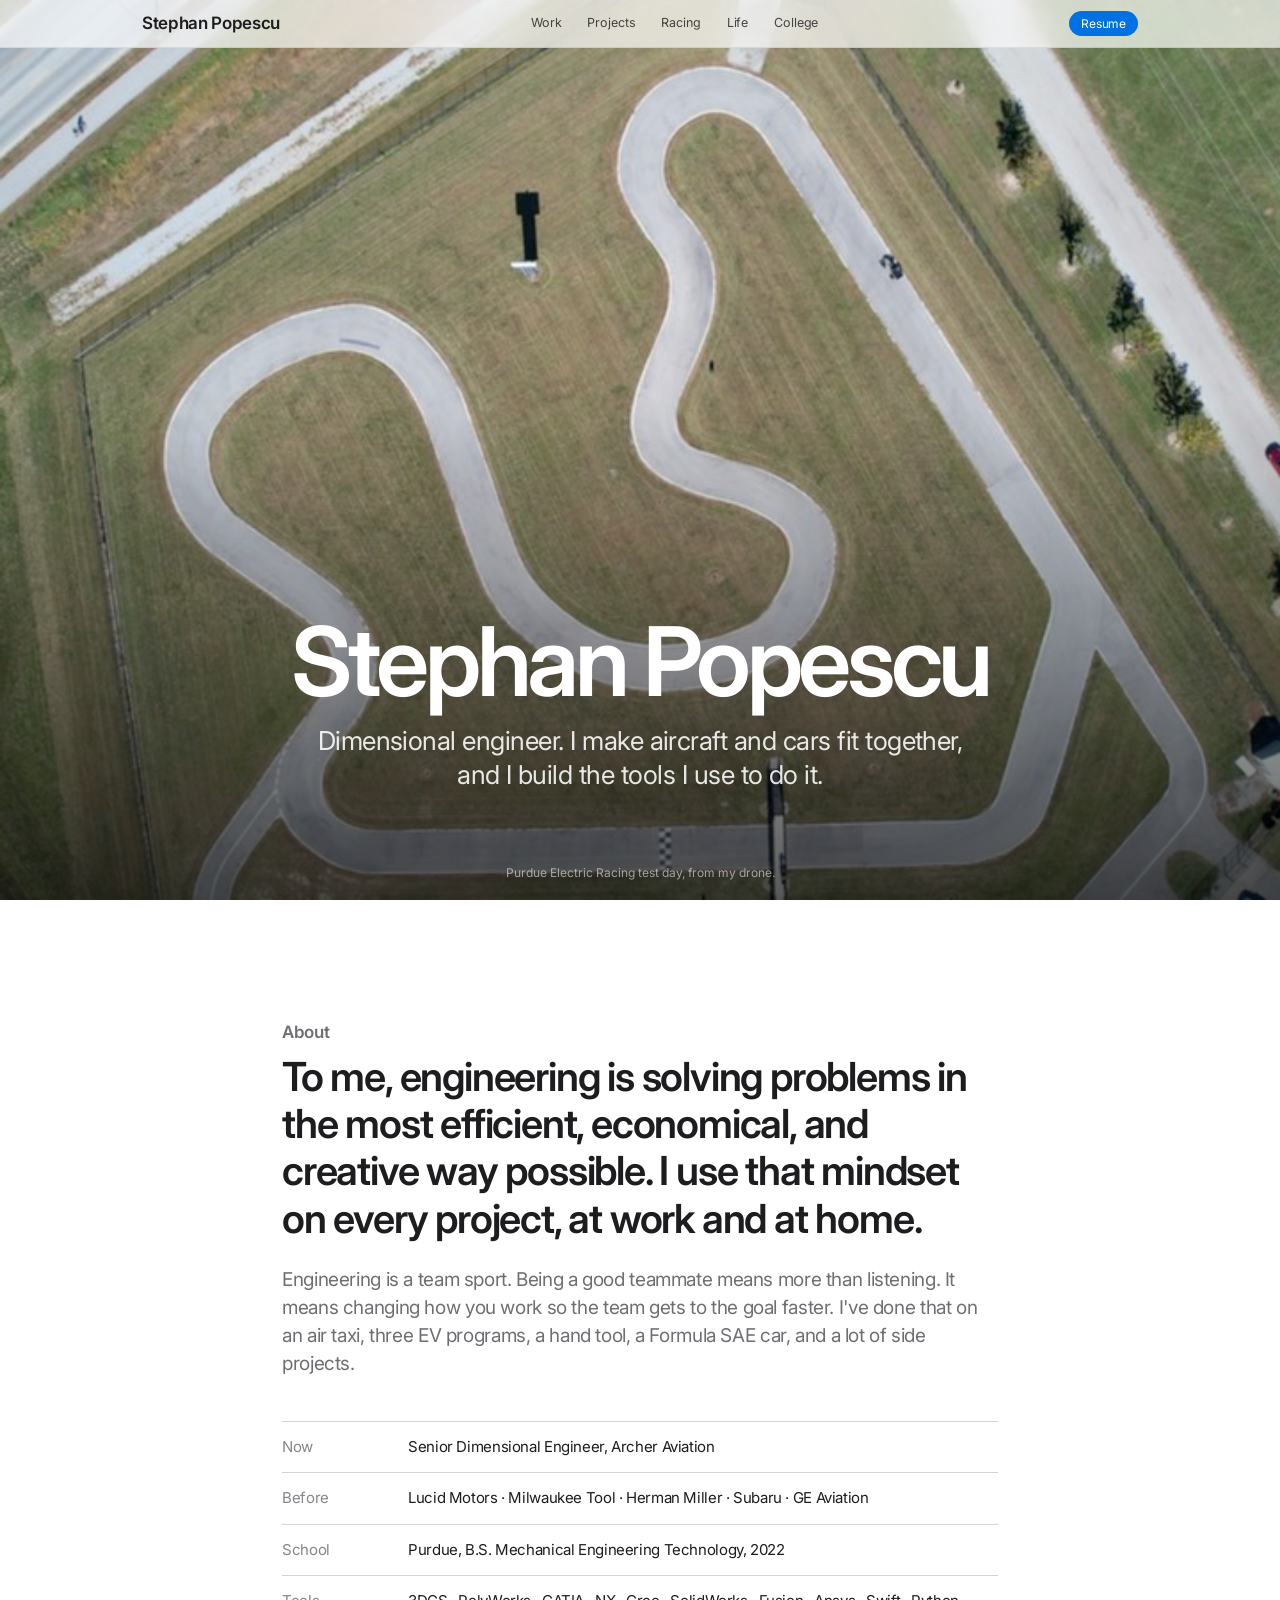
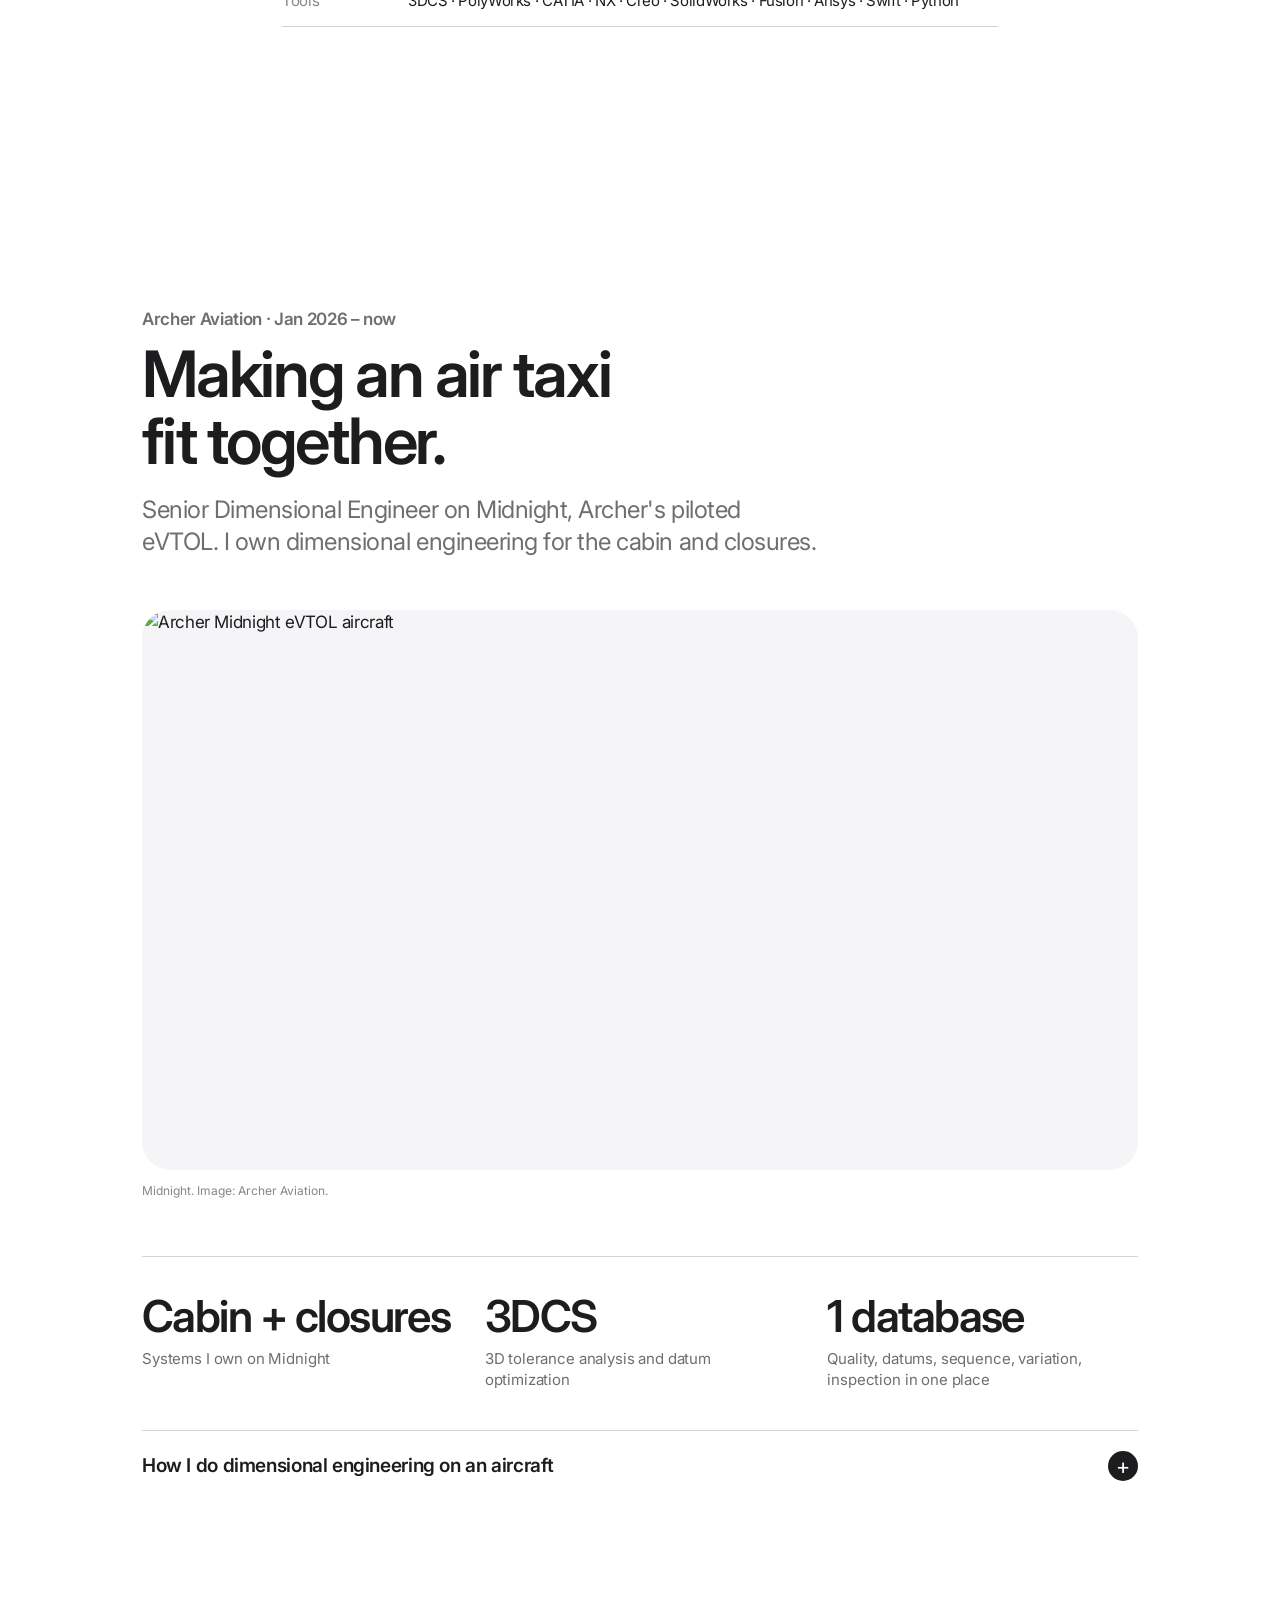
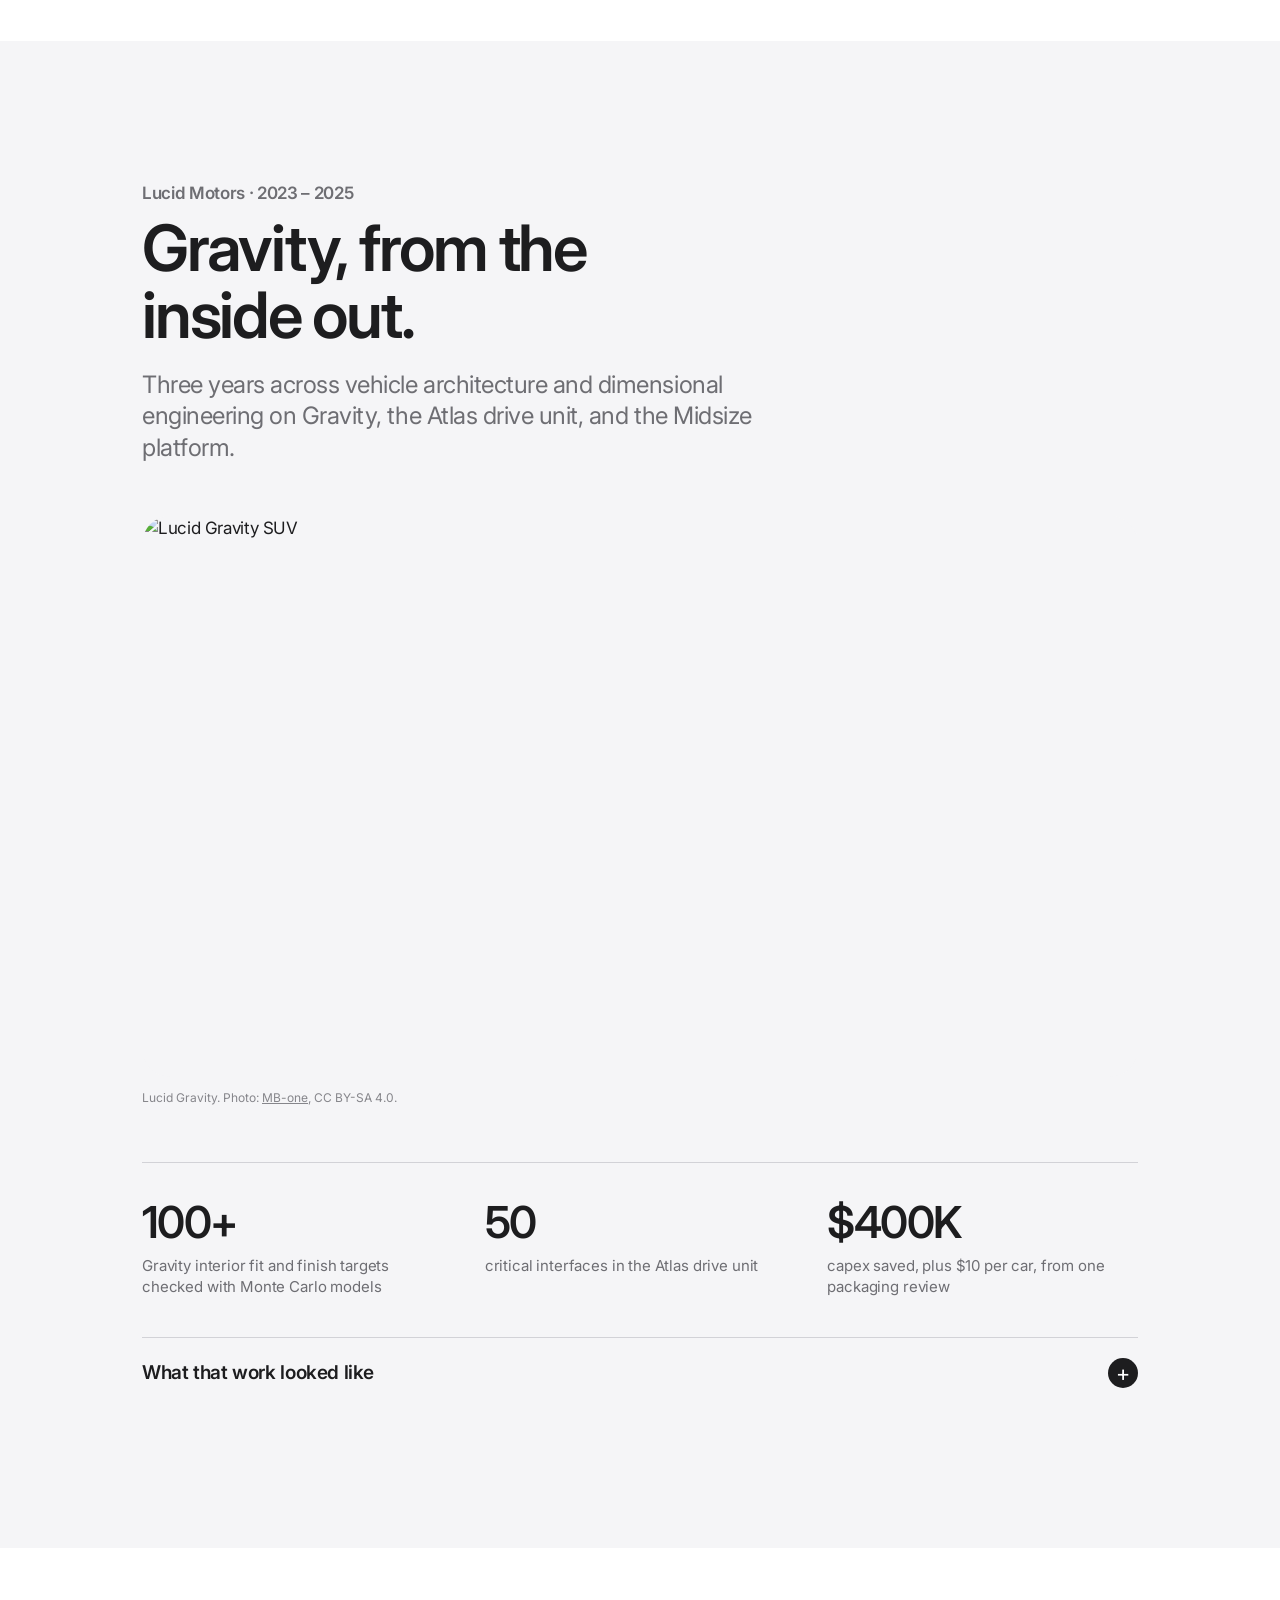
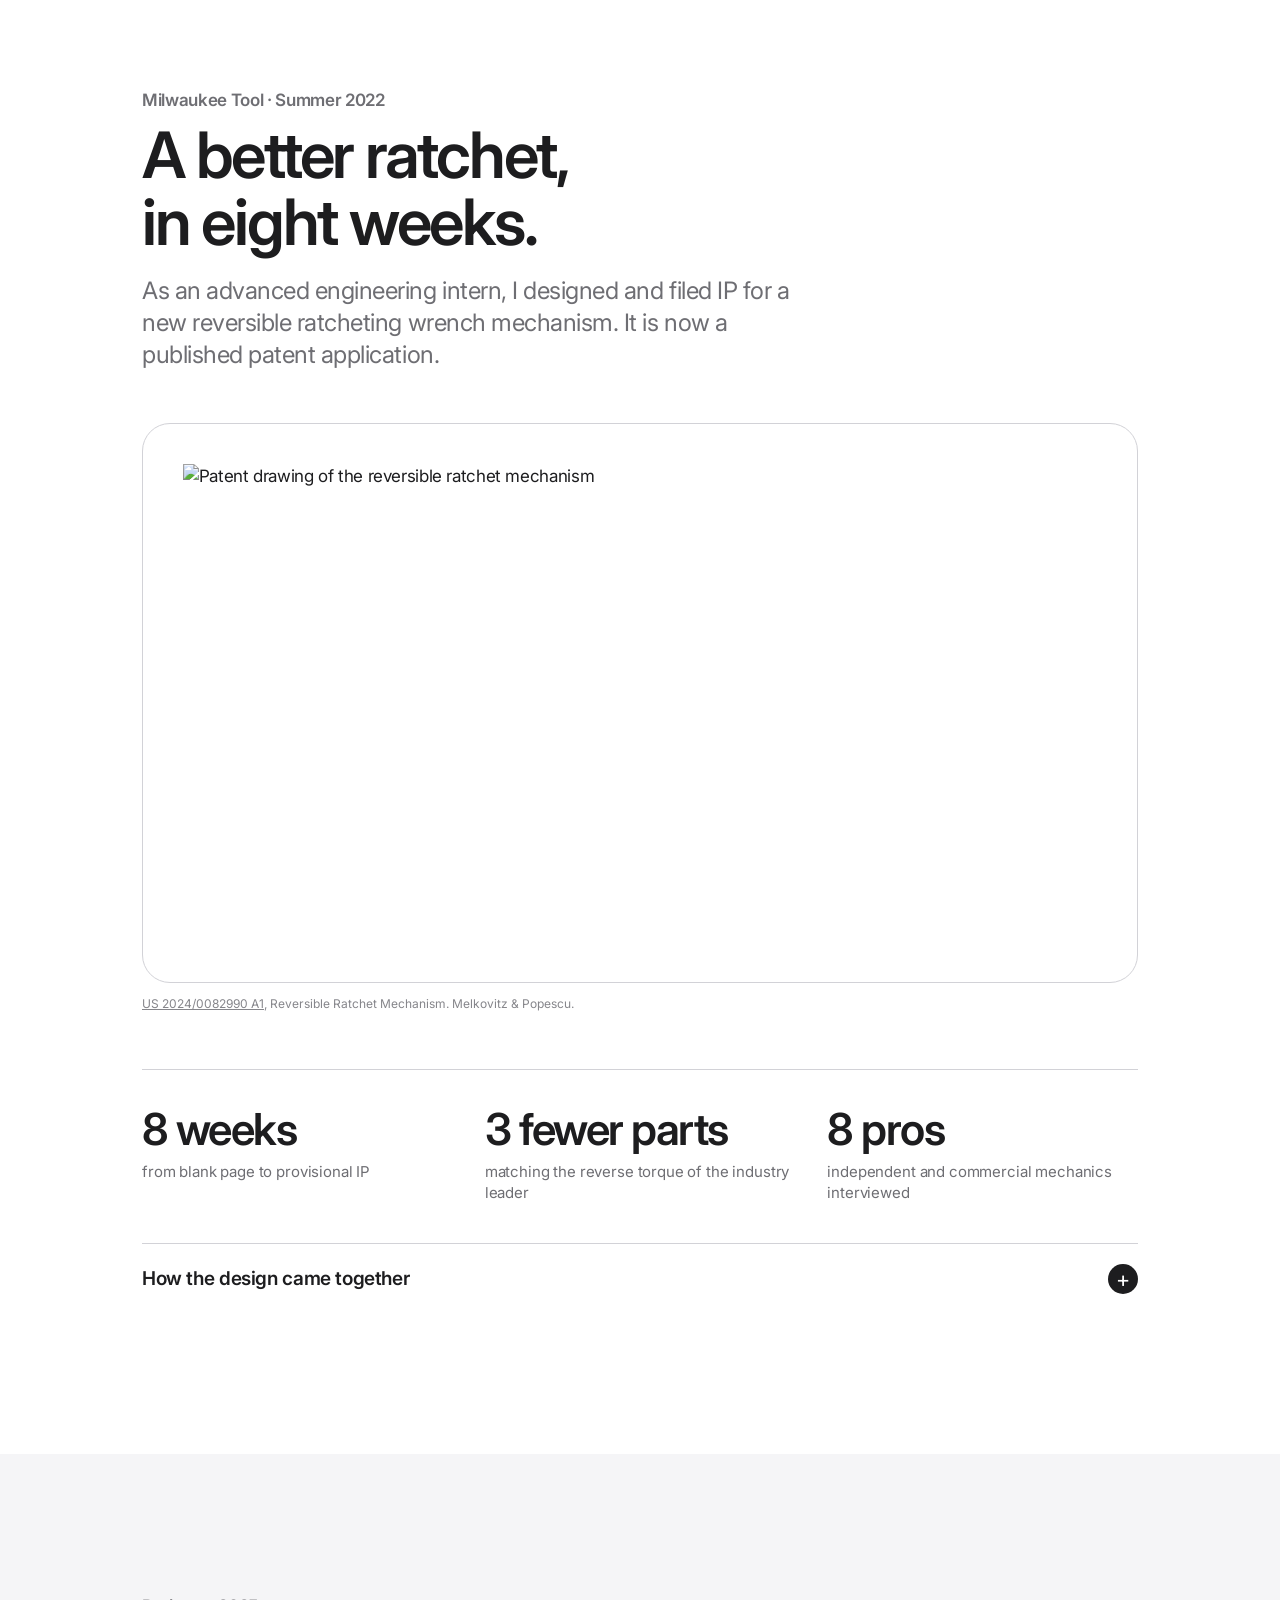
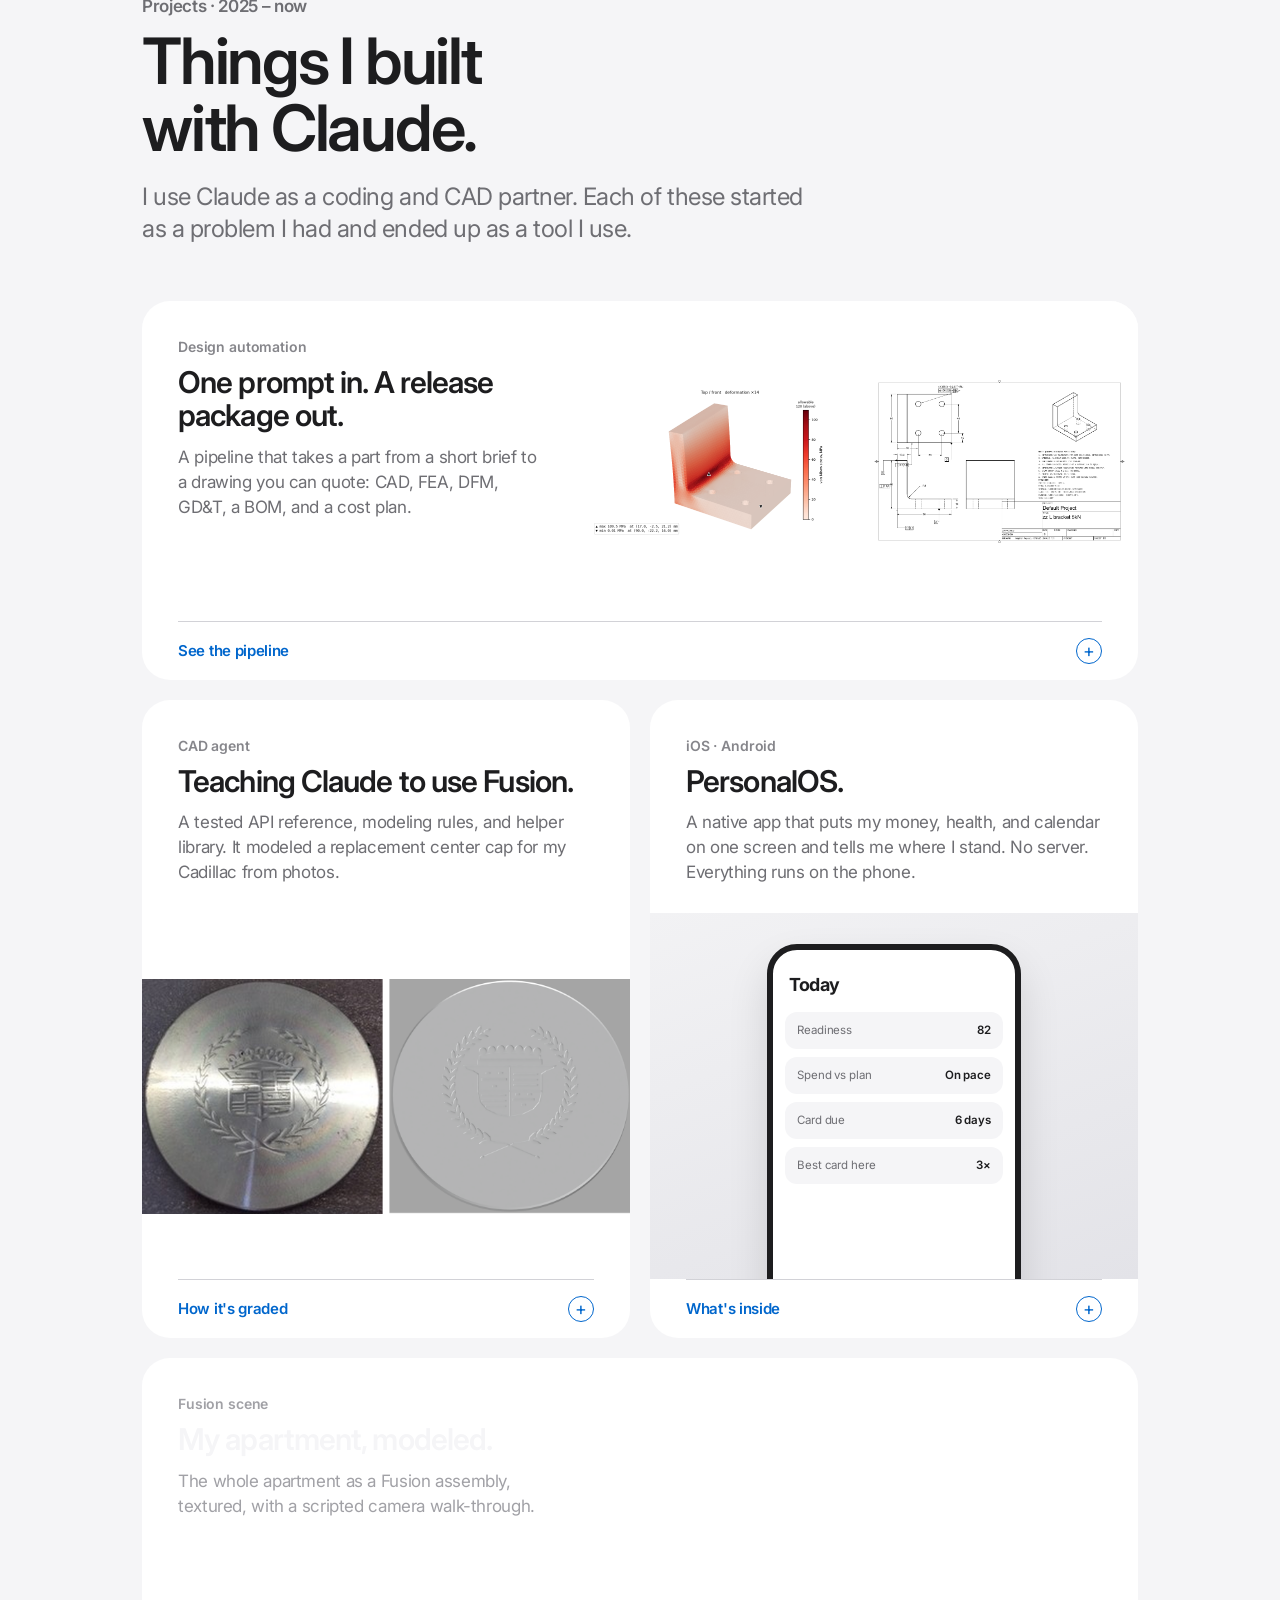
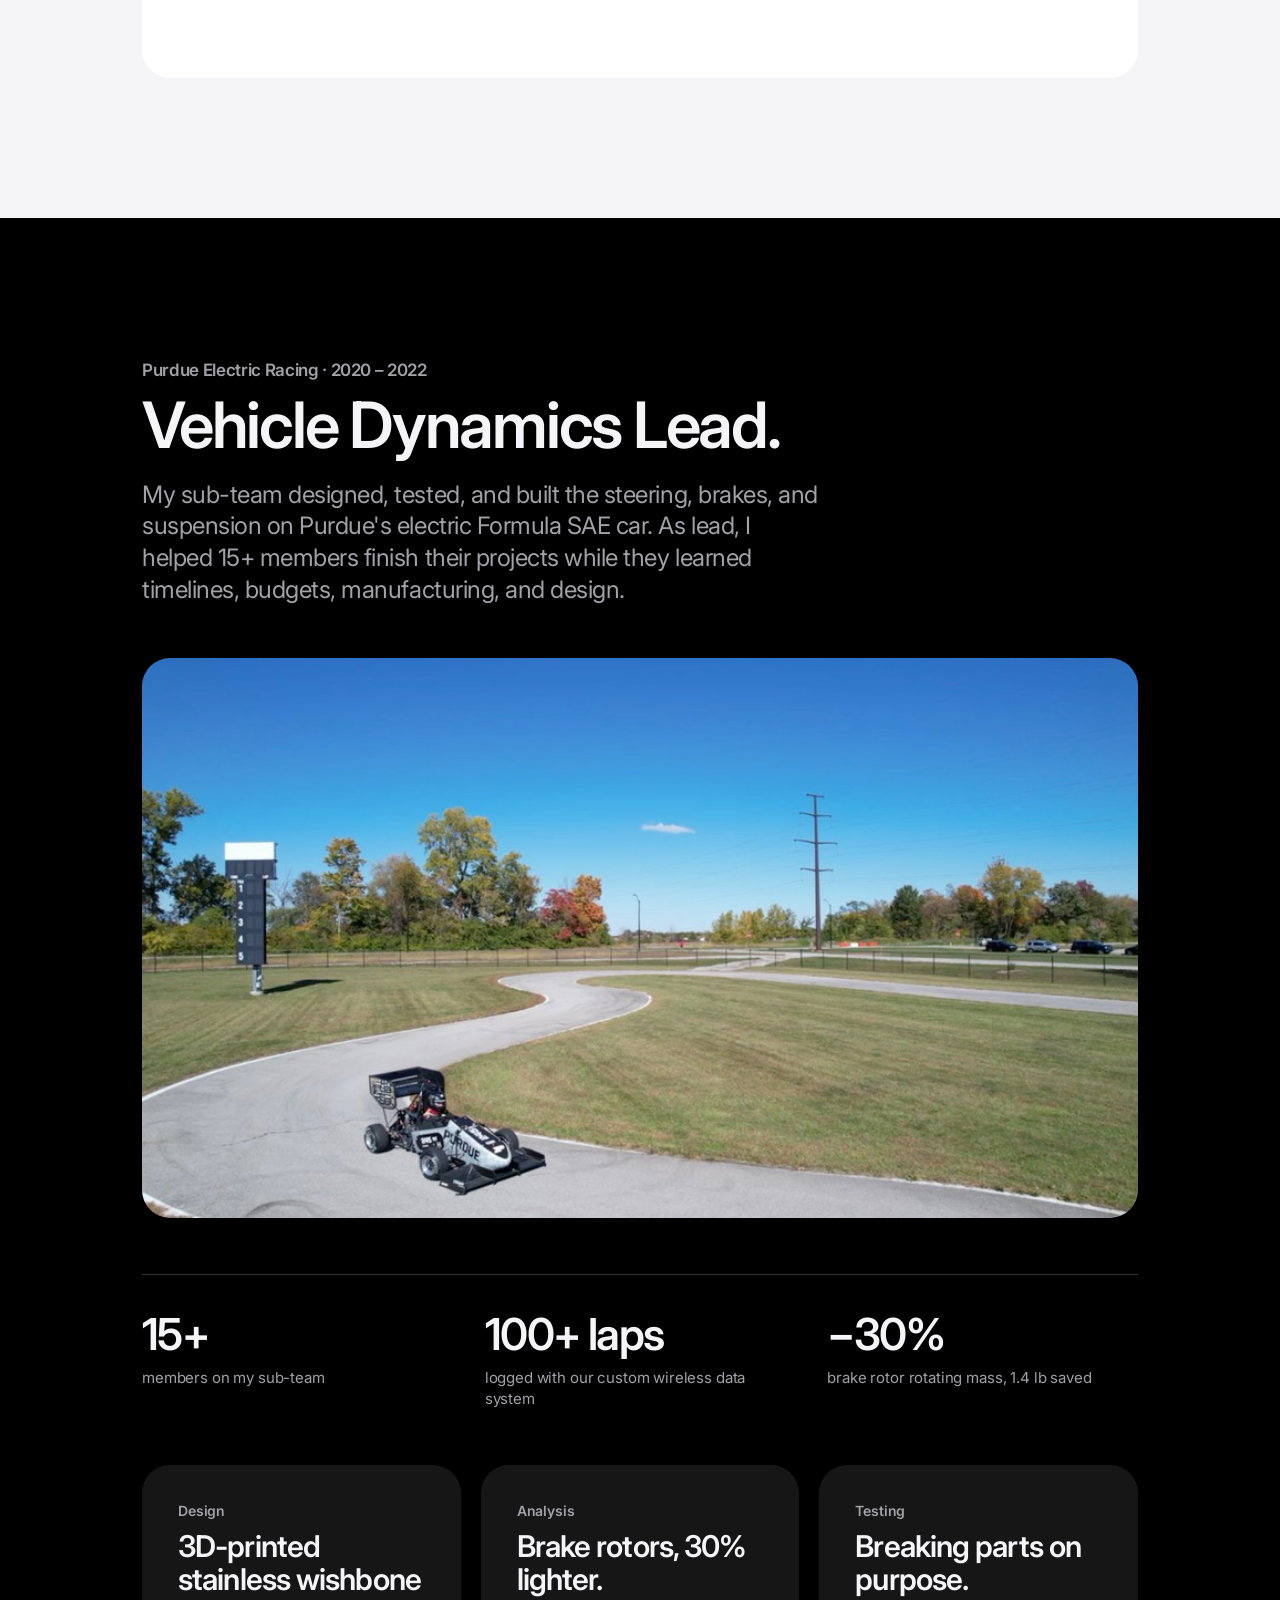
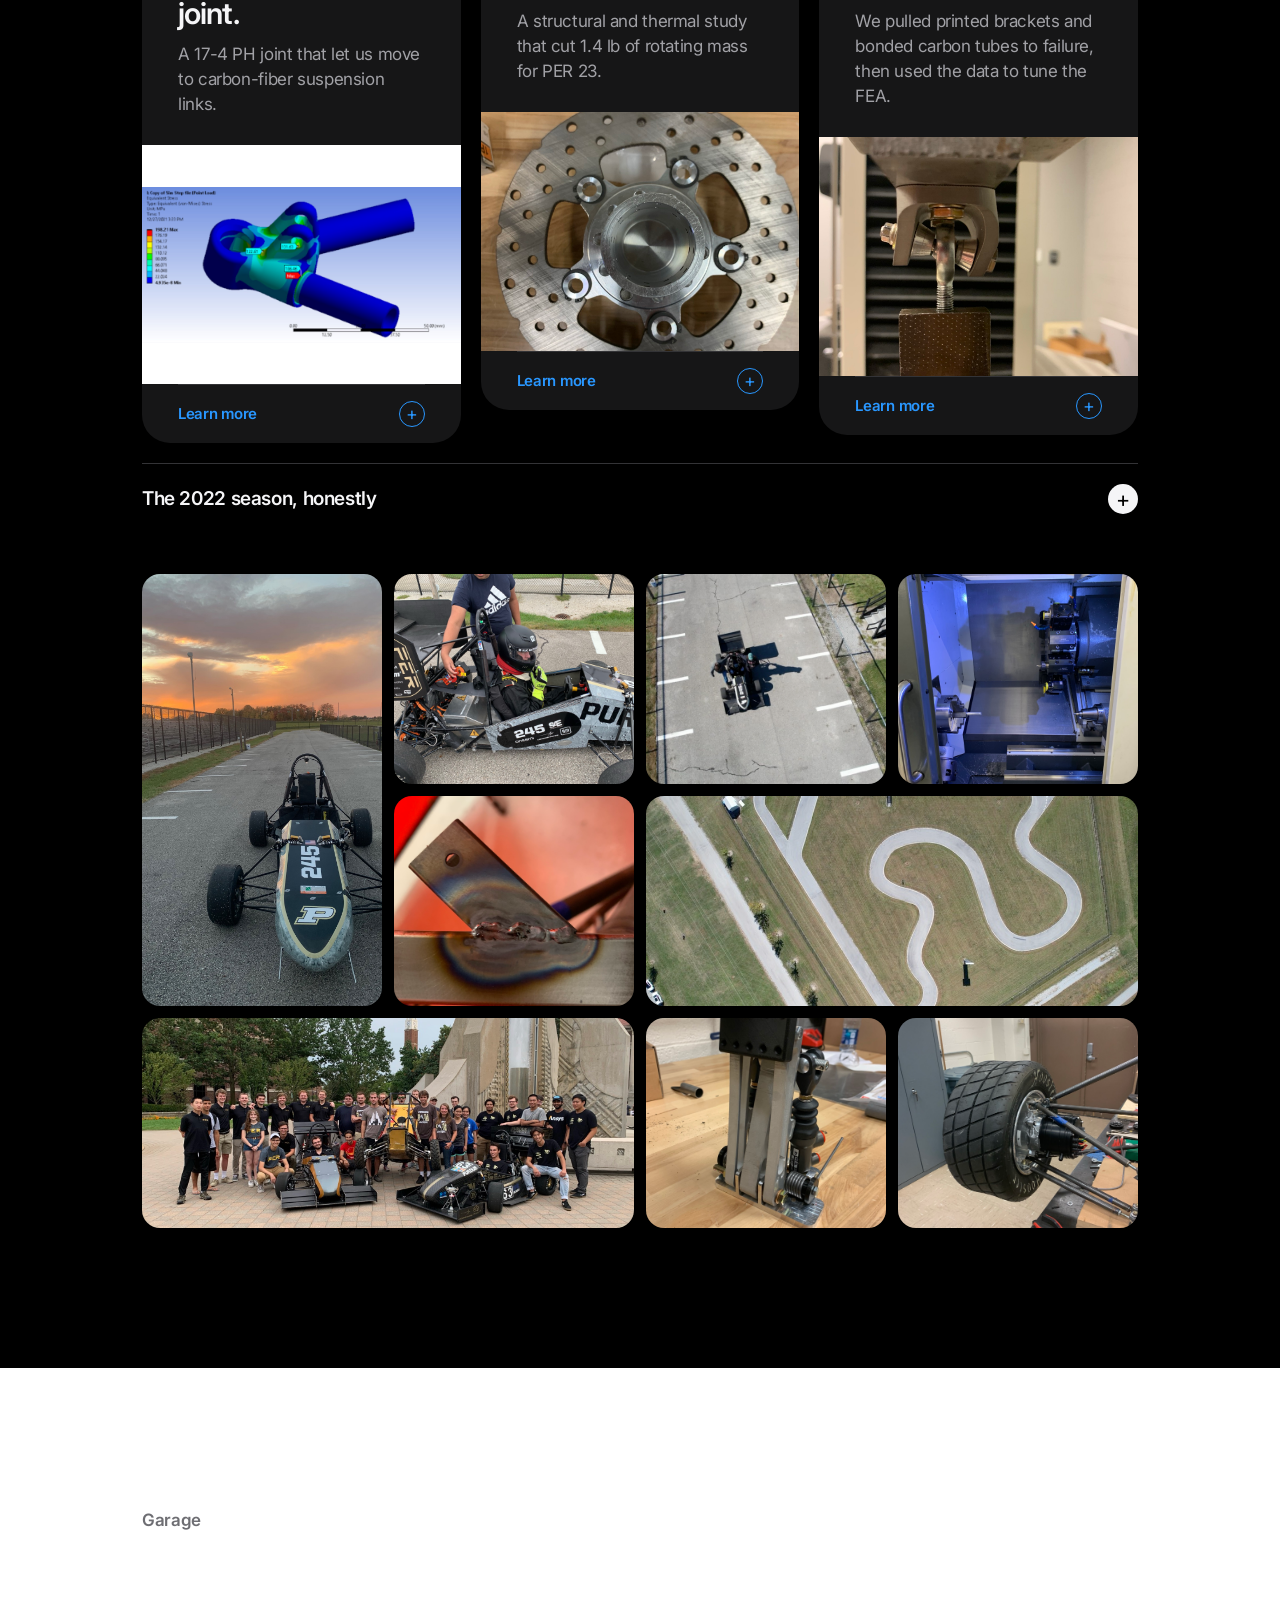
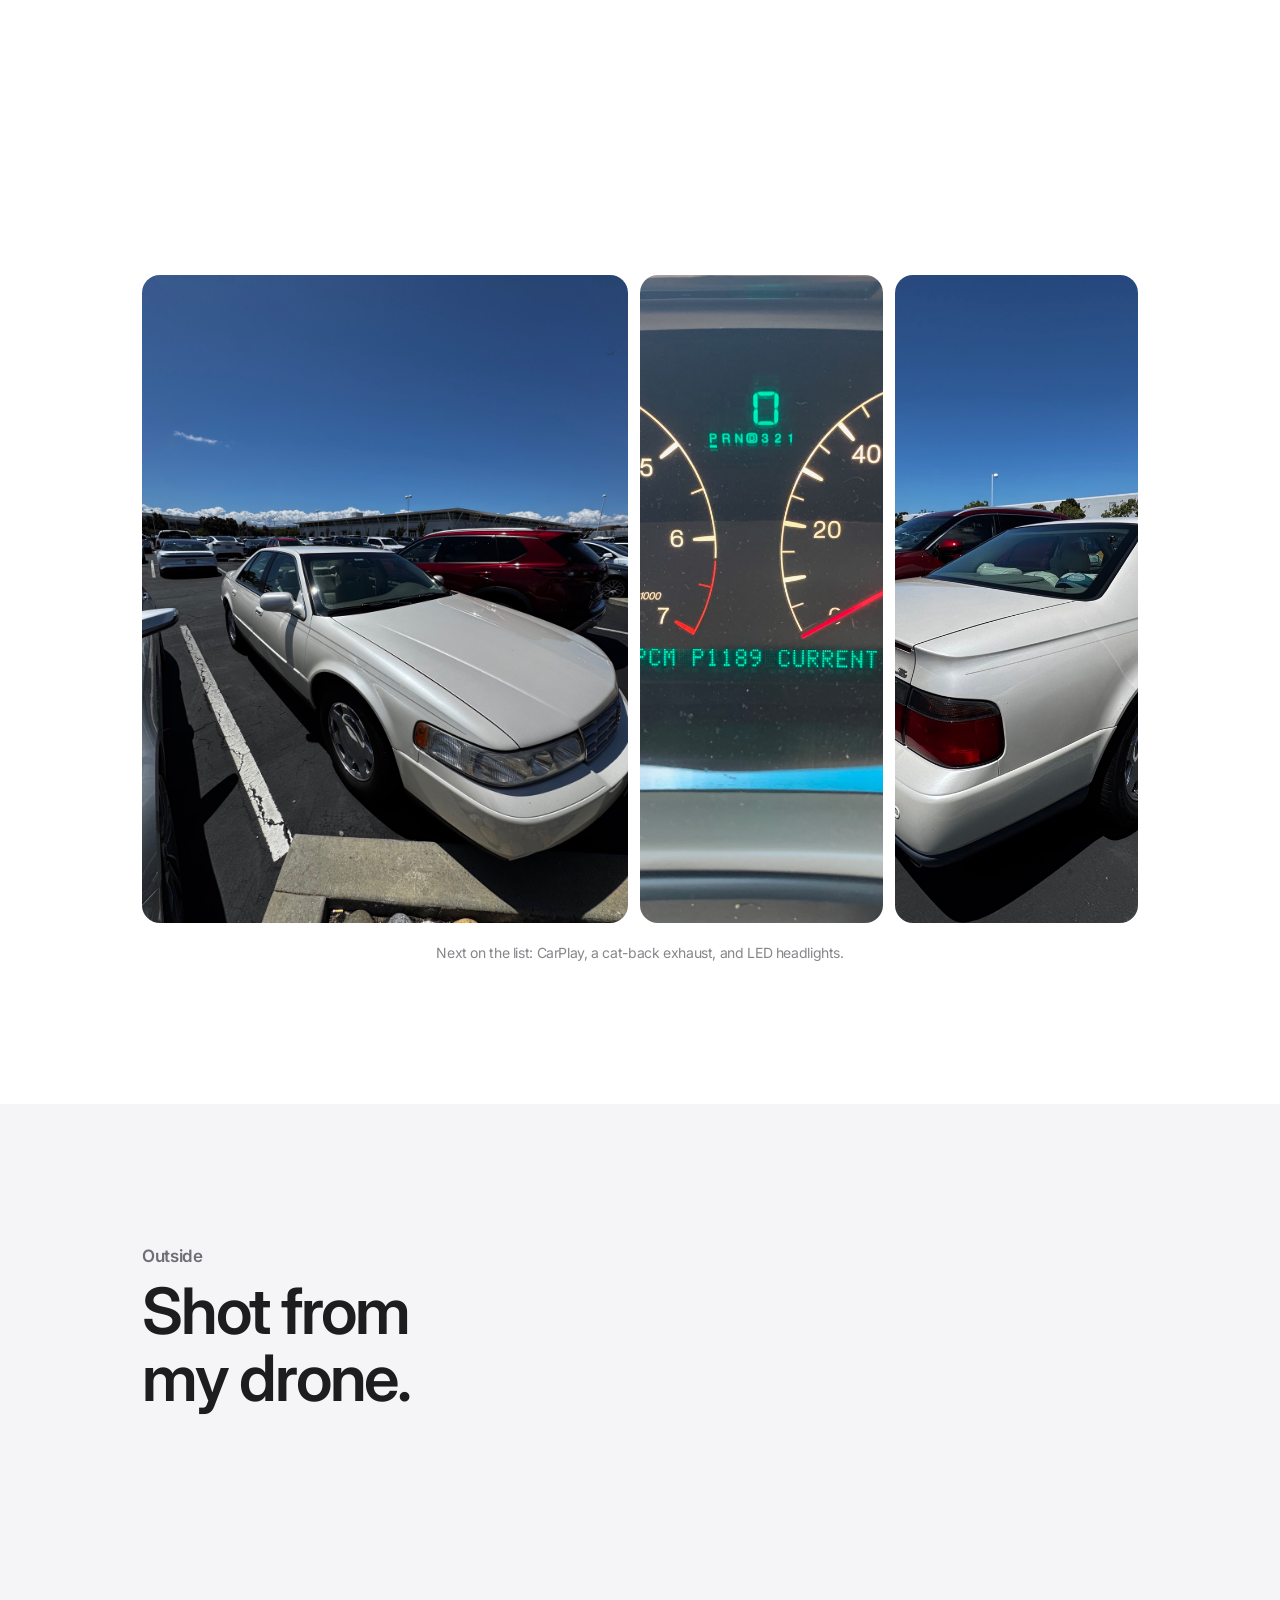
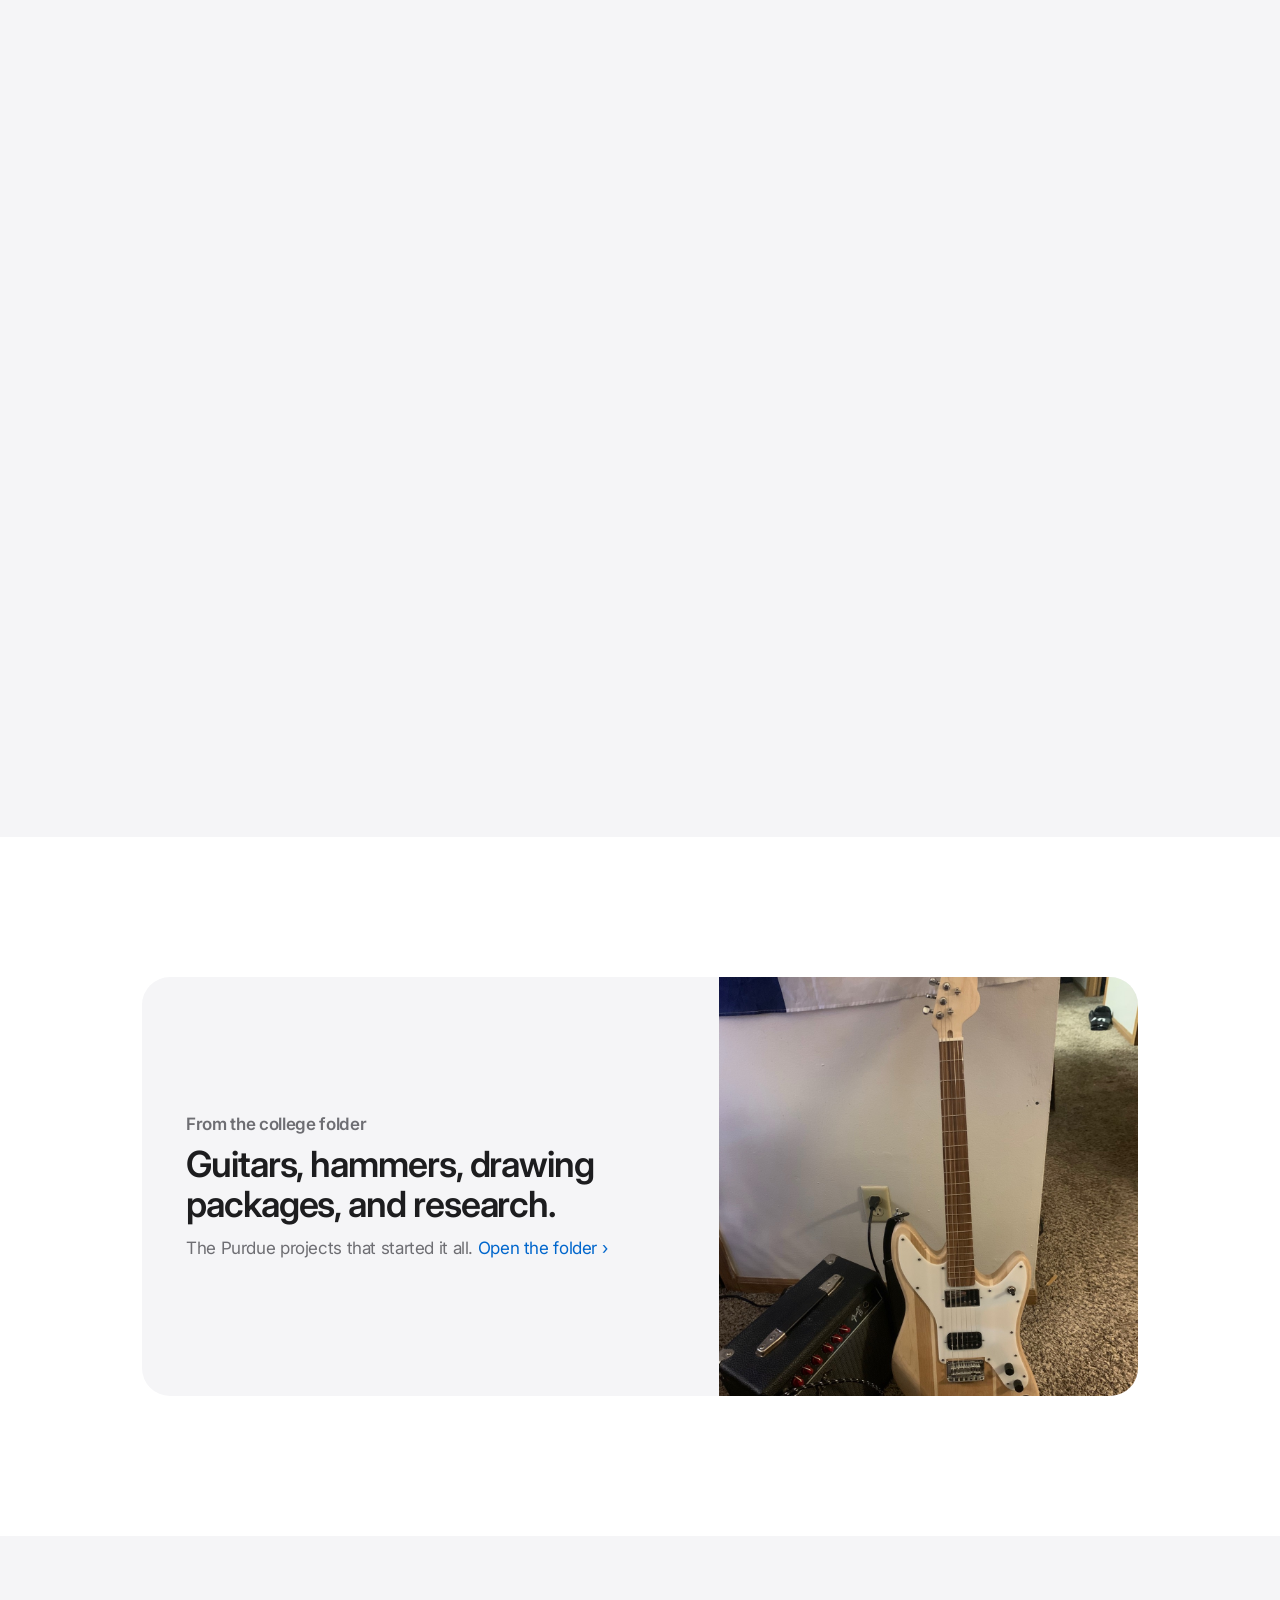
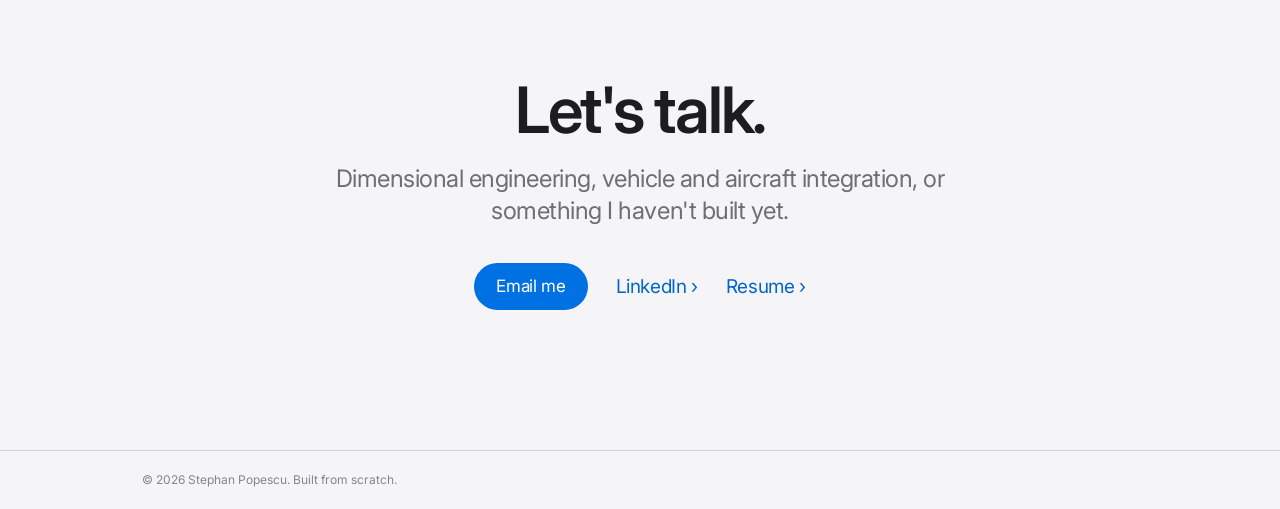
==== index.html @ ea67e20c "Portfolio v1: Apple-style one-pager + college folder Co-Authored-By: Claude Opus 5.5 <noreply@anthro" ====
<!doctype html>
<html lang="en">
<head>
<meta charset="utf-8">
<meta name="viewport" content="width=device-width, initial-scale=1">
<title>Stephan Popescu</title>
<meta name="description" content="Stephan Popescu — Senior Dimensional Engineer at Archer Aviation. Aircraft, cars, and the tools to design them.">
<meta property="og:title" content="Stephan Popescu">
<meta property="og:description" content="Senior Dimensional Engineer at Archer Aviation. Aircraft, cars, and the tools to design them.">
<meta property="og:image" content="media/drone/track-overhead.jpg">
<link rel="preconnect" href="https://fonts.googleapis.com">
<link rel="preconnect" href="https://fonts.gstatic.com" crossorigin>
<link href="https://fonts.googleapis.com/css2?family=Inter:wght@400;500;600;700&display=swap" rel="stylesheet">
<link rel="stylesheet" href="style.css">
</head>
<body>

<header class="gnav">
  <div class="gnav-in">
    <a class="gnav-name" href="#top">Stephan Popescu</a>
    <nav>
      <a href="#work">Work</a>
      <a href="#built">Projects</a>
      <a href="#per">Racing</a>
      <a href="#life">Life</a>
      <a href="college.html">College</a>
    </nav>
    <a class="pill small" href="resume.pdf">Resume</a>
  </div>
</header>

<!-- HERO -->
<section class="hero" id="top">
  <video class="hero-video" src="media/drone/track-overhead.mp4" poster="media/drone/track-overhead.jpg" autoplay muted loop playsinline></video>
  <div class="hero-shade"></div>
  <div class="hero-copy">
    <h1>Stephan Popescu</h1>
    <p>Dimensional engineer. I make aircraft and cars fit together,<br class="br-wide"> and I build the tools I use to do it.</p>
  </div>
  <p class="hero-cap">Purdue Electric Racing test day, from my drone.</p>
</section>

<!-- ABOUT -->
<section class="band about">
  <div class="wrap narrow">
    <p class="eyebrow">About</p>
    <p class="statement">To me, engineering is solving problems in the most efficient, economical, and creative way possible. I use that mindset on every project, at work and at home.</p>
    <p class="body">Engineering is a team sport. Being a good teammate means more than listening. It means changing how you work so the team gets to the goal faster. I've done that on an air taxi, three EV programs, a hand tool, a Formula SAE car, and a lot of side projects.</p>
    <ul class="facts">
      <li><span>Now</span>Senior Dimensional Engineer, Archer Aviation</li>
      <li><span>Before</span>Lucid Motors · Milwaukee Tool · Herman Miller · Subaru · GE Aviation</li>
      <li><span>School</span>Purdue, B.S. Mechanical Engineering Technology, 2022</li>
      <li><span>Tools</span>3DCS · PolyWorks · CATIA · NX · Creo · SolidWorks · Fusion · Ansys · Swift · Python</li>
    </ul>
  </div>
</section>

<!-- WORK: ARCHER -->
<section class="band" id="work">
  <div class="wrap">
    <p class="eyebrow">Archer Aviation · Jan 2026 – now</p>
    <h2 class="headline">Making an air taxi<br>fit together.</h2>
    <p class="sub">Senior Dimensional Engineer on Midnight, Archer's piloted eVTOL. I own dimensional engineering for the cabin and closures.</p>
    <figure class="hero-img">
      <img src="https://d3g33qwfulkxcy.cloudfront.net/images/social-share.jpg" alt="Archer Midnight eVTOL aircraft" loading="lazy">
      <figcaption>Midnight. Image: Archer Aviation.</figcaption>
    </figure>
    <div class="specs">
      <div><b>Cabin + closures</b><span>Systems I own on Midnight</span></div>
      <div><b>3DCS</b><span>3D tolerance analysis and datum optimization</span></div>
      <div><b>1 database</b><span>Quality, datums, sequence, variation, inspection in one place</span></div>
    </div>
    <details class="dive">
      <summary>How I do dimensional engineering on an aircraft</summary>
      <div class="dive-body">
        <p>Dimensional engineering answers one question: when thousands of parts each come in a little off, does the finished product still fit, seal, and look right? On a car the answer is driven by volume. You get a lot of data from a lot of builds. Aerospace builds far fewer units, with composite and metallic structures that move more than stamped steel. My job is to bring the high-volume way of working into that world.</p>
        <h4>What I do</h4>
        <ul>
          <li><b>Datum strategy.</b> I choose how each part is located in its fixture and on the aircraft, so the features that matter are measured from the same place they are built from.</li>
          <li><b>Variation analysis.</b> I build 3D tolerance models in 3DCS, run them, and move datums and tolerances until the assembly hits its accuracy targets.</li>
          <li><b>One source of truth.</b> I built an interactive database that links perceived-quality targets, datum schemes, assembly sequence, variation results, and inspection plans. Design, manufacturing, and quality all look at the same page, so fewer things fall through the cracks.</li>
        </ul>
        <p class="muted">Archer's designs are confidential, so this page shows the public aircraft only.</p>
      </div>
    </details>
  </div>
</section>

<!-- WORK: LUCID -->
<section class="band gray">
  <div class="wrap">
    <p class="eyebrow">Lucid Motors · 2023 – 2025</p>
    <h2 class="headline">Gravity, from the<br>inside out.</h2>
    <p class="sub">Three years across vehicle architecture and dimensional engineering on Gravity, the Atlas drive unit, and the Midsize platform.</p>
    <figure class="hero-img">
      <img src="https://thumb.wikimedia.org/wikipedia/commons/thumb/3/31/Lucid_Gravity%2C_GIMS_2024%2C_Le_Grand-Saconnex_%28GIMS0047-3-RR%29.jpg/1920px-Lucid_Gravity%2C_GIMS_2024%2C_Le_Grand-Saconnex_%28GIMS0047-3-RR%29.jpg" alt="Lucid Gravity SUV" loading="lazy">
      <figcaption>Lucid Gravity. Photo: <a href="https://commons.wikimedia.org/wiki/File:Lucid_Gravity,_GIMS_2024,_Le_Grand-Saconnex_(GIMS0047-3-RR).jpg">MB-one</a>, CC BY-SA 4.0.</figcaption>
    </figure>
    <div class="specs">
      <div><b>100+</b><span>Gravity interior fit and finish targets checked with Monte Carlo models</span></div>
      <div><b>50</b><span>critical interfaces in the Atlas drive unit</span></div>
      <div><b>$400K</b><span>capex saved, plus $10 per car, from one packaging review</span></div>
    </div>
    <details class="dive">
      <summary>What that work looked like</summary>
      <div class="dive-body">
        <h4>Senior Mechanical Engineer, Dimensional Engineering · May 2023 – Dec 2025</h4>
        <ul>
          <li><b>Gravity interior.</b> I built 3DCS variation models with Monte Carlo analysis for every interior component and checked them against 100+ functional and craftsmanship targets. We found the problems early, while a design change was still cheap, and that reduced risk at launch.</li>
          <li><b>Atlas drive unit.</b> I modeled the 50 critical interfaces between transmission, inverter, and thermal parts, with a focus on robotic assembly. A robot can't "feel" a part into place, so the stack has to work on paper first.</li>
          <li><b>Midsize program.</b> I led system integration for body-in-white, closures, and exteriors, using statistics and first principles to improve dimensional accuracy.</li>
          <li><b>Gravity robotaxi.</b> I gave analysis and design input on ADAS hardware, structures, and A-surface trim.</li>
          <li><b>On the floor.</b> I did fixture concepts and tolerance negotiations with tier-1 suppliers, plus hand measurements, 3D laser scanning, and PolyWorks analysis.</li>
        </ul>
        <h4>Mechanical Engineer, Vehicle Architecture · Jan – Jun 2023</h4>
        <ul>
          <li>Front-end architecture on Gravity: BIW, chassis, interiors, exteriors, thermal, LV/HV.</li>
          <li>I led cross-functional packaging reviews on the exterior washer system and showed senior management the tradeoffs. The result: $10 off every car and $400K less capex.</li>
        </ul>
      </div>
    </details>
  </div>
</section>

<!-- WORK: MILWAUKEE -->
<section class="band">
  <div class="wrap">
    <p class="eyebrow">Milwaukee Tool · Summer 2022</p>
    <h2 class="headline">A better ratchet,<br>in eight weeks.</h2>
    <p class="sub">As an advanced engineering intern, I designed and filed IP for a new reversible ratcheting wrench mechanism. It is now a published patent application.</p>
    <figure class="hero-img paper">
      <img src="https://patentimages.storage.googleapis.com/af/60/56/bfa9a2edcbd464/US20240082990A1-20240314-D00000.png" alt="Patent drawing of the reversible ratchet mechanism" loading="lazy">
      <figcaption><a href="https://patents.google.com/patent/US20240082990A1/en">US 2024/0082990 A1</a>, Reversible Ratchet Mechanism. Melkovitz &amp; Popescu.</figcaption>
    </figure>
    <div class="specs">
      <div><b>8 weeks</b><span>from blank page to provisional IP</span></div>
      <div><b>3 fewer parts</b><span>matching the reverse torque of the industry leader</span></div>
      <div><b>8 pros</b><span>independent and commercial mechanics interviewed</span></div>
    </div>
    <details class="dive">
      <summary>How the design came together</summary>
      <div class="dive-body">
        <p>A ratchet only works if it holds torque in one direction and slips in the other, and you need to be able to flip that with your thumb. The industry leader set the bar on reverse torque. The goal was to match it with a simpler mechanism.</p>
        <ul>
          <li><b>Field research first.</b> I did benchmarking and talked with 8 independent and commercial service pros, then turned what they said into a list of key user needs.</li>
          <li><b>The mechanism.</b> A gear, a pawl structure, and a switching mechanism that drives in both directions. One biasing member moves the pawls, and a second one gives the reversing switch tunable, tactile feedback. That switch came directly from the field interviews.</li>
          <li><b>Proof.</b> I did benchtop torque-to-failure tests on prototype parts to get confidence in the design before more money went into it.</li>
        </ul>
        <p>Result: the same reverse torque as the industry leader, with three fewer parts.</p>
      </div>
    </details>
  </div>
</section>

<!-- BUILT -->
<section class="band gray" id="built">
  <div class="wrap">
    <p class="eyebrow">Projects · 2025 – now</p>
    <h2 class="headline">Things I built<br>with Claude.</h2>
    <p class="sub">I use Claude as a coding and CAD partner. Each of these started as a problem I had and ended up as a tool I use.</p>

    <div class="bento">
      <article class="tile span2">
        <div class="tile-text">
          <p class="tile-eyebrow">Design automation</p>
          <h3>One prompt in. A release package out.</h3>
          <p>A pipeline that takes a part from a short brief to a drawing you can quote: CAD, FEA, DFM, GD&amp;T, a BOM, and a cost plan.</p>
        </div>
        <div class="tile-media duo">
          <img src="media/projects/bracket-fea.png" alt="FEA stress plot of the 5 kN L-bracket" loading="lazy">
          <img src="media/projects/bracket-drawing.png" alt="ASME Y14.5 drawing of the L-bracket" loading="lazy">
        </div>
        <details class="dive in-tile">
          <summary>See the pipeline</summary>
          <div class="dive-body">
            <ol class="steps">
              <li><b>Brief.</b> Function, quantity, process, material, and targets for cost, volume, and mass.</li>
              <li><b>Hand sizing.</b> First-principles math before any CAD.</li>
              <li><b>CAD.</b> Parametric, fully constrained, origin-centered model in Fusion.</li>
              <li><b>FEA.</b> Stress check against the load case.</li>
              <li><b>DFM + DFA.</b> Two reviews run in parallel and merge into one change list.</li>
              <li><b>Human gate.</b> I approve or change the list. One CAD revision and one FEA re-run.</li>
              <li><b>GD&amp;T + stack-up</b>, then an <b>ASME Y14.5 drawing</b>, <b>BOM</b>, and a <b>sourced cost plan</b>.</li>
            </ol>
            <div class="mini-specs">
              <div><b>L-bracket</b><span>5 kN static load · 6061-T6 · qty 10 · 531.8 g · released for quote</span></div>
              <div><b>Desk speaker</b><span>1,000 / yr · ABS injection molded · target ≤ $25 and ≤ 600 g · sized at ~433 g</span></div>
            </div>
            <p class="muted">Every number in a package has a source, or it is labeled ESTIMATE.</p>
          </div>
        </details>
      </article>

      <article class="tile">
        <div class="tile-text">
          <p class="tile-eyebrow">CAD agent</p>
          <h3>Teaching Claude to use Fusion.</h3>
          <p>A tested API reference, modeling rules, and helper library. It modeled a replacement center cap for my Cadillac from photos.</p>
        </div>
        <div class="tile-media white"><img src="media/projects/centercap.png" alt="Center cap render next to the reference photo" loading="lazy"></div>
        <details class="dive in-tile">
          <summary>How it's graded</summary>
          <div class="dive-body">
            <p>A 15-case eval of real parts. The baseline got 10 of 15 right on the first try. Each case checks dimensions, constraints, and views. Misses become new rules or helpers, and then the eval runs again.</p>
          </div>
        </details>
      </article>

      <article class="tile">
        <div class="tile-text">
          <p class="tile-eyebrow">iOS · Android</p>
          <h3>PersonalOS.</h3>
          <p>A native app that puts my money, health, and calendar on one screen and tells me where I stand. No server. Everything runs on the phone.</p>
        </div>
        <div class="tile-media phone">
          <div class="phone-mock">
            <p>Today</p>
            <div class="pm-row"><span>Readiness</span><b>82</b></div>
            <div class="pm-row"><span>Spend vs plan</span><b>On pace</b></div>
            <div class="pm-row"><span>Card due</span><b>6 days</b></div>
            <div class="pm-row"><span>Best card here</span><b>3×</b></div>
          </div>
        </div>
        <details class="dive in-tile">
          <summary>What's inside</summary>
          <div class="dive-body">
            <ul>
              <li><b>Money.</b> Bank and card sync, spend against a plan, bills, card due dates, which card earns the most at a store, and cash runway.</li>
              <li><b>Health.</b> A daily readiness score from sleep, HRV, resting heart rate, food, and training load, each compared to my own 30-day baseline.</li>
              <li><b>Day.</b> Calendar, travel pulled from email, and a morning brief.</li>
            </ul>
            <p>Written in SwiftUI, then ported to Android, and forked into Hub.OS, an App Store version where users bring their own API keys. (Mock-up shown. The real one has my real numbers.)</p>
          </div>
        </details>
      </article>

      <article class="tile span2 dark">
        <div class="tile-text">
          <p class="tile-eyebrow">Fusion scene</p>
          <h3>My apartment, modeled.</h3>
          <p>The whole apartment as a Fusion assembly, textured, with a scripted camera walk-through.</p>
        </div>
        <div class="tile-media"><video data-lazy src="media/projects/apartment.mp4" muted loop playsinline preload="none"></video></div>
      </article>
    </div>
  </div>
</section>

<!-- PER -->
<section class="band black" id="per">
  <div class="wrap">
    <p class="eyebrow">Purdue Electric Racing · 2020 – 2022</p>
    <h2 class="headline">Vehicle Dynamics Lead.</h2>
    <p class="sub">My sub-team designed, tested, and built the steering, brakes, and suspension on Purdue's electric Formula SAE car. As lead, I helped 15+ members finish their projects while they learned timelines, budgets, manufacturing, and design.</p>
    <div class="wide-media"><video data-lazy src="media/drone/car-corner.mp4" poster="media/drone/car-corner.jpg" muted loop playsinline preload="none"></video></div>
    <div class="specs on-dark">
      <div><b>15+</b><span>members on my sub-team</span></div>
      <div><b>100+ laps</b><span>logged with our custom wireless data system</span></div>
      <div><b>−30%</b><span>brake rotor rotating mass, 1.4 lb saved</span></div>
    </div>

    <div class="bento">
      <article class="tile dark">
        <div class="tile-text">
          <p class="tile-eyebrow">Design</p>
          <h3>3D-printed stainless wishbone joint.</h3>
          <p>A 17-4 PH joint that let us move to carbon-fiber suspension links.</p>
        </div>
        <div class="tile-media white"><img src="media/per/wishbone-fea.jpg" alt="Ansys stress plot of the wishbone joint" loading="lazy"></div>
        <details class="dive in-tile">
          <summary>Learn more</summary>
          <div class="dive-body">
            <p>The joint had to work for all 8 A-arms on the car and be strong enough to be a structural part. Printed metal is anisotropic, so it isn't equally strong in every direction. I read material studies and pulled UTM test samples to learn how strong each print plane was.</p>
            <p>I applied the cornering and braking load cases in Ansys Mechanical, then used topology optimization to remove weight. That gave shapes you could only make with a printer. All mating surfaces were finished with 3D-printed fixtures and a reamer to hit the exact diameter.</p>
            <div class="pair">
              <img src="media/per/wishbone-cad.jpg" alt="Wishbone joint CAD" loading="lazy">
              <img src="media/per/wishbone-loadcases.jpg" alt="Load cases for the front-left upper joint" loading="lazy">
            </div>
          </div>
        </details>
      </article>

      <article class="tile dark">
        <div class="tile-text">
          <p class="tile-eyebrow">Analysis</p>
          <h3>Brake rotors, 30% lighter.</h3>
          <p>A structural and thermal study that cut 1.4 lb of rotating mass for PER 23.</p>
        </div>
        <div class="tile-media"><img src="media/per/brake-rotor.jpg" alt="Brake rotor on the hub" loading="lazy"></div>
        <details class="dive in-tile">
          <summary>Learn more</summary>
          <div class="dive-body">
            <p><b>Structural.</b> I started from the old 1.27 lb, 0.187 in cast-iron rotor. Then I changed hole and slot size and pattern, thickness, button mounts, and fillets. For each version I tracked von Mises, 1st and 3rd principal stress, deformation, and factor of safety.</p>
            <p><b>Thermal.</b> I took average wheel speed over one hot lap from real car data and turned each braking event into kinetic energy (½mv²). I assumed 60% becomes heat, split it across 4 rotors with the brake bias, and subtracted convection and radiation. Over repeated hot laps, the hand calc levels off near 635 °C. That is pretty far off from our test data (about 225 °F), which is OK, because our pads are rated for high temperatures. The only real way to lower rotor temperature is to put less kinetic energy into the rotors, so the next step is to measure that 0.6 instead of assuming it, and count gearbox and aero drag.</p>
            <p><b>Outcome.</b> New front and rear rotors for PER 23: 1.4 lb (30%) less rotating mass, and documented methods for the next team.</p>
          </div>
        </details>
      </article>

      <article class="tile dark">
        <div class="tile-text">
          <p class="tile-eyebrow">Testing</p>
          <h3>Breaking parts on purpose.</h3>
          <p>We pulled printed brackets and bonded carbon tubes to failure, then used the data to tune the FEA.</p>
        </div>
        <div class="tile-media"><img src="media/per/tensile-test.jpg" alt="Printed bracket in the tensile tester" loading="lazy"></div>
        <details class="dive in-tile">
          <summary>Learn more</summary>
          <div class="dive-body">
            <p><b>3D-printed upright brackets.</b> The rear uprights were a complex 5-axis CNC part. To make them simpler, we printed a 17-4 PH version. I designed fixtures to shear the samples to failure along their print planes. That data calibrated our FEA, so later simulations of printed parts were more accurate.</p>
            <p><b>Carbon-fiber link pull-out.</b> To bond the aluminum plugs into the CF tubes, we made samples with different surface finishes, epoxies, and application methods. Then we pulled them apart to find the best procedure for the car.</p>
            <div class="pair">
              <img src="media/per/printed-brackets.jpg" alt="Printed stainless brackets" loading="lazy">
              <img src="media/per/tensile-fixture.jpg" alt="Tensile test fixture" loading="lazy">
            </div>
          </div>
        </details>
      </article>
    </div>

    <details class="dive on-dark">
      <summary>The 2022 season, honestly</summary>
      <div class="dive-body">
        <p><b>Michigan, June 2022.</b> We passed mechanical inspection and finished every static event, including design and cost. Then voltage-tap problems in the battery modules kept us out of electrical tech, so we never got to run the dynamic events. That was a big lesson for me, and for the next leaders: test reliability on campus before you get to competition.</p>
        <p><b>Fall 2022.</b> So that's what we did. We fixed the voltage taps and ran the car at the Purdue Grand Prix track. Testing found more problems, like gear wear and battery-pack and LV-battery sizing, and we fixed them as we went. We logged 100+ laps of wheel speed, shock position, steering angle, acceleration, and pack temperatures and flows. That data feeds the next car.</p>
        <p><b>Before I was lead (2020–21),</b> I designed and sourced the 2022 steering system, ran FEA on the fabricated parts, and learned CAM in Fusion to make steel parts on the CNC lathe.</p>
      </div>
    </details>

    <div class="mosaic">
      <img class="tall" src="media/per/car-sunset.jpg" alt="PER car at sunset" loading="lazy">
      <img src="media/per/driver.jpg" alt="Driver in the car" loading="lazy">
      <video data-lazy src="media/drone/car-topdown.mp4" poster="media/drone/car-topdown.jpg" muted loop playsinline preload="none"></video>
      <img src="media/per/cnc-lathe.jpg" alt="CNC lathe" loading="lazy">
      <img src="media/per/weld.jpg" alt="TIG weld on a bracket" loading="lazy">
      <video data-lazy class="wide" src="media/drone/track-plan.mp4" poster="media/drone/track-plan.jpg" muted loop playsinline preload="none"></video>
      <img class="wide" src="media/per/team.jpg" alt="The PER team with the cars" loading="lazy">
      <img src="media/per/pedal-box.jpg" alt="Pedal box assembly" loading="lazy">
      <img src="media/per/upright-wheel.jpg" alt="Upright and wheel on the car" loading="lazy">
    </div>
  </div>
</section>

<!-- GARAGE -->
<section class="band" id="garage">
  <div class="wrap">
    <p class="eyebrow">Garage</p>
    <h2 class="headline">2001 Cadillac<br>Seville SLS.</h2>
    <p class="sub">Northstar V8, more than 20 years old, and I do the work myself. I read codes off the cluster, look through forum threads, and log every service. When it needed a center cap, I modeled a new one in Fusion.</p>
    <div class="trio">
      <img src="media/garage/seville-front.jpg" alt="White 2001 Cadillac Seville" loading="lazy">
      <img src="media/garage/seville-dash.jpg" alt="Seville cluster showing a diagnostic code" loading="lazy">
      <img src="media/garage/seville-rear.jpg" alt="Seville rear three-quarter" loading="lazy">
    </div>
    <p class="muted center">Next on the list: CarPlay, a cat-back exhaust, and LED headlights.</p>
  </div>
</section>

<!-- LIFE -->
<section class="band gray" id="life">
  <div class="wrap">
    <p class="eyebrow">Outside</p>
    <h2 class="headline">Shot from<br>my drone.</h2>
    <p class="sub">Mountain biking in the redwoods, skiing at Tahoe, and riding the hills above the Bay. Tap any clip to play or pause it.</p>
    <div class="reel">
      <figure><video data-lazy src="media/drone/redwoods-singletrack.mp4" poster="media/drone/redwoods-singletrack.jpg" muted loop playsinline preload="none"></video><figcaption>Redwood singletrack</figcaption></figure>
      <figure><video data-lazy src="media/drone/ski-run.mp4" poster="media/drone/ski-run.jpg" muted loop playsinline preload="none"></video><figcaption>Tahoe</figcaption></figure>
      <figure><video data-lazy src="media/drone/hills-ride.mp4" poster="media/drone/hills-ride.jpg" muted loop playsinline preload="none"></video><figcaption>Golden hills</figcaption></figure>
      <figure><video data-lazy src="media/drone/woods-ride.mp4" poster="media/drone/woods-ride.jpg" muted loop playsinline preload="none"></video><figcaption>Woods</figcaption></figure>
      <figure><video data-lazy src="media/drone/ski-tahoe.mp4" poster="media/drone/ski-tahoe.jpg" muted loop playsinline preload="none"></video><figcaption>Groomers</figcaption></figure>
      <figure><video data-lazy src="media/drone/tahoe-shore.mp4" poster="media/drone/tahoe-shore.jpg" muted loop playsinline preload="none"></video><figcaption>Lake Tahoe</figcaption></figure>
    </div>
    <div class="quad">
      <img src="media/life/pinnacles.jpg" alt="Pinnacles" loading="lazy">
      <img src="media/life/yosemite.jpg" alt="Yosemite falls" loading="lazy">
      <img src="media/life/hills.jpg" alt="Green hills" loading="lazy">
      <img src="media/life/ridge.jpg" alt="Ridge above the fog" loading="lazy">
    </div>
  </div>
</section>

<!-- COLLEGE TEASER -->
<section class="band">
  <div class="wrap">
    <a class="college-link" href="college.html">
      <div>
        <p class="eyebrow">From the college folder</p>
        <h3>Guitars, hammers, drawing packages, and research.</h3>
        <p>The Purdue projects that started it all. <span class="arrow">Open the folder ›</span></p>
      </div>
      <img src="media/projects/guitar-done.jpg" alt="Finished custom guitar" loading="lazy">
    </a>
  </div>
</section>

<!-- CONTACT -->
<section class="band gray contact" id="contact">
  <div class="wrap narrow center">
    <h2 class="headline">Let's talk.</h2>
    <p class="sub">Dimensional engineering, vehicle and aircraft integration, or something I haven't built yet.</p>
    <div class="ctas">
      <a class="pill" href="mailto:snp7432@gmail.com">Email me</a>
      <a class="link" href="https://www.linkedin.com/in/stephan-popescu-/">LinkedIn ›</a>
      <a class="link" href="resume.pdf">Resume ›</a>
    </div>
  </div>
</section>

<footer class="foot">
  <div class="wrap">© 2026 Stephan Popescu. Built from scratch.</div>
</footer>

<script src="main.js"></script>
</body>
</html>
---- style.css ----
:root {
  --white: #ffffff;
  --gray: #f5f5f7;
  --ink: #1d1d1f;
  --ink-2: #6e6e73;
  --ink-3: #86868b;
  --line: #d2d2d7;
  --link: #0066cc;
  --black: #000000;
  --tile-dark: #161617;
  --on-dark: #f5f5f7;
  --on-dark-2: #a1a1a6;
  --link-dark: #2997ff;
  --r-lg: 28px;
  --r-md: 18px;
  --max: 1040px;
  --font: -apple-system, BlinkMacSystemFont, "SF Pro Display", "SF Pro Text", "Inter", "Helvetica Neue", Arial, sans-serif;
}

* { box-sizing: border-box; margin: 0; padding: 0; }
html { scroll-behavior: smooth; scroll-padding-top: 52px; }
body {
  background: var(--white);
  color: var(--ink);
  font-family: var(--font);
  font-size: 17px;
  line-height: 1.47;
  letter-spacing: -.022em;
  -webkit-font-smoothing: antialiased;
  overflow-x: hidden;
}
img, video { display: block; width: 100%; height: 100%; object-fit: cover; }
a { color: var(--link); text-decoration: none; }
a:hover { text-decoration: underline; }
.wrap { max-width: var(--max); margin: 0 auto; padding: 0 22px; }
.wrap.narrow { max-width: 760px; }
.center { text-align: center; }
.muted { color: var(--ink-3); font-size: 14px; }

/* NAV — frosted, like apple.com */
.gnav {
  position: fixed; inset: 0 0 auto 0; z-index: 100; height: 48px;
  background: rgba(251, 251, 253, .72);
  backdrop-filter: saturate(180%) blur(20px);
  -webkit-backdrop-filter: saturate(180%) blur(20px);
  border-bottom: 1px solid rgba(0,0,0,.08);
}
.gnav-in { max-width: var(--max); margin: 0 auto; height: 100%; padding: 0 22px; display: flex; align-items: center; justify-content: space-between; gap: 16px; }
.gnav-name { color: var(--ink); font-weight: 600; font-size: 17px; letter-spacing: -.02em; white-space: nowrap; }
.gnav-name:hover { text-decoration: none; }
.gnav nav { display: flex; gap: 26px; }
.gnav nav a { color: var(--ink); font-size: 12.5px; opacity: .8; letter-spacing: -.01em; }
.gnav nav a:hover { opacity: 1; text-decoration: none; }
@media (max-width: 640px) { .gnav nav { display: none; } }

.pill {
  display: inline-block; background: #0071e3; color: #fff; border-radius: 980px;
  padding: 11px 22px; font-size: 17px; font-weight: 400; letter-spacing: -.02em;
}
.pill:hover { background: #0077ed; text-decoration: none; }
.pill.small { padding: 4px 12px; font-size: 12px; }

/* HERO */
.hero { position: relative; height: 100svh; min-height: 580px; overflow: hidden; background: #000; color: #fff; }
.hero-video { position: absolute; inset: 0; }
.hero-shade { position: absolute; inset: 0; background: linear-gradient(180deg, rgba(0,0,0,0) 45%, rgba(0,0,0,.65) 100%); }
.hero-copy { position: absolute; left: 0; right: 0; bottom: 12vh; text-align: center; padding: 0 22px; }
.hero h1 { font-size: clamp(48px, 8vw, 96px); font-weight: 600; letter-spacing: -.045em; line-height: 1.02; }
.hero-copy p { font-size: clamp(19px, 2.2vw, 26px); margin-top: 14px; color: rgba(255,255,255,.88); letter-spacing: -.02em; line-height: 1.3; }
.hero-cap { position: absolute; bottom: 18px; left: 0; right: 0; text-align: center; font-size: 12px; color: rgba(255,255,255,.55); letter-spacing: 0; }
@media (max-width: 640px) { .br-wide { display: none; } }

/* BANDS */
.band { padding: clamp(80px, 11vw, 140px) 0; }
.band.gray { background: var(--gray); }
.band.black { background: var(--black); color: var(--on-dark); }
.eyebrow { font-size: 17px; font-weight: 600; color: var(--ink-2); margin-bottom: 8px; letter-spacing: -.02em; }
.band.black .eyebrow { color: var(--on-dark-2); }
.headline { font-size: clamp(40px, 6vw, 64px); line-height: 1.05; font-weight: 600; letter-spacing: -.035em; }
.sub { font-size: clamp(19px, 2vw, 24px); line-height: 1.33; color: var(--ink-2); margin-top: 20px; max-width: 680px; letter-spacing: -.02em; }
.band.black .sub { color: var(--on-dark-2); }

/* ABOUT */
.about { padding-top: clamp(80px, 10vw, 120px); }
.statement { font-size: clamp(26px, 3.4vw, 40px); line-height: 1.18; font-weight: 600; letter-spacing: -.03em; }
.about .body { font-size: 19px; color: var(--ink-2); margin-top: 24px; }
.facts { list-style: none; margin-top: 44px; border-top: 1px solid var(--line); }
.facts li { display: grid; grid-template-columns: 110px 1fr; gap: 16px; padding: 14px 0; border-bottom: 1px solid var(--line); font-size: 15px; }
.facts span { color: var(--ink-3); }

/* BIG IMAGE */
.hero-img { margin-top: 52px; }
.hero-img img { border-radius: var(--r-lg); aspect-ratio: 16/9; background: var(--gray); }
.hero-img.paper img { object-fit: contain; background: #fff; border: 1px solid var(--line); padding: 4%; }
.band.gray .hero-img.paper img { border-color: #e5e5ea; }
.hero-img figcaption { font-size: 12px; color: var(--ink-3); margin-top: 12px; letter-spacing: 0; }
.hero-img figcaption a { color: inherit; text-decoration: underline; }

/* SPECS — Apple tech-spec style numbers */
.specs { display: grid; grid-template-columns: repeat(3, 1fr); gap: 32px; margin-top: 56px; padding-top: 36px; border-top: 1px solid var(--line); }
.specs b { display: block; font-size: clamp(30px, 3.6vw, 44px); font-weight: 600; letter-spacing: -.035em; line-height: 1.08; }
.specs span { display: block; font-size: 15px; color: var(--ink-2); margin-top: 8px; line-height: 1.4; letter-spacing: -.01em; }
.specs.on-dark { border-color: #333336; }
.specs.on-dark span { color: var(--on-dark-2); }
@media (max-width: 680px) { .specs { grid-template-columns: 1fr; gap: 24px; } }

/* DEEP DIVE — expandable */
.dive { margin-top: 40px; border-top: 1px solid var(--line); }
.dive summary {
  list-style: none; cursor: pointer; display: flex; align-items: center; justify-content: space-between; gap: 16px;
  padding: 20px 0; font-size: 19px; font-weight: 600; letter-spacing: -.02em; color: var(--ink);
}
.dive summary::-webkit-details-marker { display: none; }
.dive summary::after {
  content: "+"; flex: none; width: 30px; height: 30px; border-radius: 50%;
  display: grid; place-items: center; font-weight: 400; font-size: 22px; line-height: 1;
  background: var(--ink); color: #fff; transition: transform .3s ease;
}
.dive[open] summary::after { transform: rotate(45deg); }
.dive-body { padding: 4px 0 28px; max-width: 760px; color: var(--ink-2); font-size: 17px; }
.dive-body p + p, .dive-body p + ul, .dive-body ul + p, .dive-body h4 + ul, .dive-body ul + h4 { margin-top: 14px; }
.dive-body h4 { color: var(--ink); font-size: 17px; font-weight: 600; margin-top: 22px; }
.dive-body h4:first-child { margin-top: 0; }
.dive-body b { color: var(--ink); font-weight: 600; }
.dive-body ul, .dive-body ol { padding-left: 20px; display: grid; gap: 10px; }
.dive-body .muted { margin-top: 18px; }
.dive.on-dark { border-color: #333336; margin-top: 20px; }
.dive.on-dark summary { color: var(--on-dark); }
.dive.on-dark summary::after { background: var(--on-dark); color: #000; }
.dive.on-dark .dive-body { color: var(--on-dark-2); }
.dive.on-dark .dive-body b { color: var(--on-dark); }

/* BENTO TILES */
.bento { display: grid; grid-template-columns: repeat(2, 1fr); gap: 20px; margin-top: 56px; align-items: start; }
.band.black .bento { grid-template-columns: repeat(3, 1fr); }
.tile { background: var(--white); border-radius: var(--r-lg); overflow: hidden; display: flex; flex-direction: column; }
.band.gray .tile { background: var(--white); }
.tile.dark { background: var(--tile-dark); color: var(--on-dark); }
.tile.span2 { grid-column: 1 / -1; display: grid; grid-template-columns: 1fr 1.25fr; }
.tile.span2 .dive { grid-column: 1 / -1; }
.tile-text { padding: 36px 36px 28px; }
.tile-eyebrow { font-size: 14px; font-weight: 600; color: var(--ink-3); letter-spacing: -.01em; }
.tile.dark .tile-eyebrow { color: var(--on-dark-2); }
.tile h3 { font-size: clamp(24px, 2.4vw, 30px); font-weight: 600; letter-spacing: -.03em; line-height: 1.12; margin: 8px 0 12px; }
.tile-text p:not(.tile-eyebrow) { color: var(--ink-2); font-size: 17px; }
.tile.dark .tile-text p:not(.tile-eyebrow) { color: var(--on-dark-2); }
.tile-media { aspect-ratio: 4/3; overflow: hidden; margin-top: auto; }
.tile.span2 .tile-media { aspect-ratio: auto; min-height: 320px; margin-top: 0; }
.tile-media.white { background: #fff; }
.tile-media.white img { object-fit: contain; }
.tile-media.duo { display: grid; grid-template-columns: 1fr 1fr; background: #fff; }
.tile-media.duo img { object-fit: contain; padding: 8px; }
.tile-media.phone { background: linear-gradient(160deg, #f2f2f4, #e3e3e8); display: grid; place-items: center; }
.phone-mock { width: 52%; aspect-ratio: 9/18; max-height: 88%; background: #fff; border-radius: 30px; border: 6px solid #1d1d1f; padding: 22px 12px; display: flex; flex-direction: column; gap: 8px; box-shadow: 0 20px 40px rgba(0,0,0,.12); }
.phone-mock p { font-weight: 700; font-size: 18px; letter-spacing: -.03em; margin: 0 4px 6px; color: var(--ink); }
.pm-row { display: flex; justify-content: space-between; align-items: baseline; padding: 10px 12px; background: var(--gray); border-radius: 12px; font-size: 11.5px; color: var(--ink-2); letter-spacing: -.01em; }
.pm-row b { color: var(--ink); font-weight: 600; }
.dive.in-tile { margin: 0 36px; border-color: var(--line); }
.tile.dark .dive.in-tile { border-color: #333336; }
.dive.in-tile summary { font-size: 15px; padding: 16px 0; color: var(--link); }
.dive.in-tile summary::after { width: 24px; height: 24px; font-size: 18px; background: transparent; color: var(--link); border: 1.5px solid var(--link); }
.tile.dark .dive.in-tile summary { color: var(--link-dark); }
.tile.dark .dive.in-tile summary::after { color: var(--link-dark); border-color: var(--link-dark); }
.dive.in-tile .dive-body { font-size: 15px; }
.tile.dark .dive-body { color: var(--on-dark-2); }
.tile.dark .dive-body b { color: var(--on-dark); }
.steps { counter-reset: s; }
.mini-specs { display: grid; grid-template-columns: 1fr 1fr; gap: 16px; margin-top: 20px; }
.mini-specs div { background: var(--gray); border-radius: 14px; padding: 14px 16px; }
.mini-specs b { display: block; }
.mini-specs span { font-size: 13px; }
.pair { display: grid; grid-template-columns: 1fr 1fr; gap: 8px; margin-top: 16px; }
.pair img { border-radius: 12px; aspect-ratio: 4/3; background: #fff; object-fit: contain; }
@media (max-width: 900px) {
  .band.black .bento { grid-template-columns: 1fr; }
  .tile.span2 { grid-template-columns: 1fr; }
}
@media (max-width: 700px) {
  .bento { grid-template-columns: 1fr; }
  .tile-text { padding: 28px 24px 20px; }
  .dive.in-tile { margin: 0 24px; }
  .mini-specs { grid-template-columns: 1fr; }
}

/* WIDE MEDIA + MOSAIC */
.wide-media { margin-top: 52px; border-radius: var(--r-lg); overflow: hidden; aspect-ratio: 16/9; background: #111; }
.mosaic { display: grid; grid-template-columns: repeat(4, 1fr); grid-auto-rows: 210px; gap: 12px; margin-top: 40px; }
.mosaic > * { border-radius: var(--r-md); }
.mosaic .tall { grid-row: span 2; }
.mosaic .wide { grid-column: span 2; }
@media (max-width: 760px) { .mosaic { grid-template-columns: 1fr 1fr; grid-auto-rows: 150px; } }

.trio { display: grid; grid-template-columns: 2fr 1fr 1fr; gap: 12px; margin-top: 52px; }
.trio img { border-radius: var(--r-md); aspect-ratio: 3/4; }
.trio img:first-child { aspect-ratio: auto; }
.trio + .muted { margin-top: 20px; }
@media (max-width: 700px) { .trio { grid-template-columns: 1fr 1fr; } .trio img:first-child { grid-column: 1 / -1; aspect-ratio: 4/3; } }

.reel { display: grid; grid-template-columns: repeat(3, 1fr); gap: 12px; margin-top: 52px; }
.reel figure { position: relative; border-radius: var(--r-md); overflow: hidden; aspect-ratio: 4/3; background: #ddd; cursor: pointer; }
.reel figcaption { position: absolute; left: 16px; bottom: 14px; color: #fff; font-size: 14px; font-weight: 600; text-shadow: 0 1px 8px rgba(0,0,0,.5); }
@media (max-width: 760px) { .reel { grid-template-columns: 1fr 1fr; } }
.quad { display: grid; grid-template-columns: repeat(4, 1fr); gap: 12px; margin-top: 12px; }
.quad img { border-radius: var(--r-md); aspect-ratio: 1; }
@media (max-width: 700px) { .quad { grid-template-columns: 1fr 1fr; } }

/* COLLEGE LINK CARD */
.college-link { display: grid; grid-template-columns: 1.3fr 1fr; align-items: center; gap: 32px; background: var(--gray); border-radius: var(--r-lg); overflow: hidden; color: var(--ink); }
.college-link:hover { text-decoration: none; }
.college-link > div { padding: 44px; }
.college-link h3 { font-size: clamp(26px, 3vw, 36px); line-height: 1.1; letter-spacing: -.03em; font-weight: 600; }
.college-link p:last-child { color: var(--ink-2); margin-top: 12px; }
.college-link img { aspect-ratio: 1; }
.arrow { color: var(--link); }
.college-link:hover .arrow { text-decoration: underline; }
@media (max-width: 700px) { .college-link { grid-template-columns: 1fr; } .college-link > div { padding: 28px 24px 0; } }

/* CONTACT */
.contact .sub { margin-left: auto; margin-right: auto; }
.ctas { display: flex; justify-content: center; align-items: center; gap: 28px; margin-top: 36px; flex-wrap: wrap; }
.link { font-size: 19px; }

.foot { background: var(--gray); border-top: 1px solid var(--line); padding: 20px 0; font-size: 12px; color: var(--ink-3); letter-spacing: 0; }

/* reveal */
.reveal { opacity: 0; transform: translateY(24px); transition: opacity .9s cubic-bezier(.2,.7,.2,1), transform .9s cubic-bezier(.2,.7,.2,1); }
.reveal.in { opacity: 1; transform: none; }
@media (prefers-reduced-motion: reduce) {
  .reveal { opacity: 1; transform: none; transition: none; }
  html { scroll-behavior: auto; }
}

/* COLLEGE PAGE */
.page-head { padding: 140px 0 40px; }
.page-head .headline { font-size: clamp(44px, 7vw, 80px); }
.archive { display: grid; grid-template-columns: repeat(2, 1fr); gap: 20px; }
.archive .tile { background: var(--gray); }
.archive .tile.span2 { grid-template-columns: 1fr 1fr; }
@media (max-width: 760px) { .archive { grid-template-columns: 1fr; } .archive .tile.span2 { grid-template-columns: 1fr; } }
.back { display: inline-block; margin-bottom: 18px; font-size: 15px; }
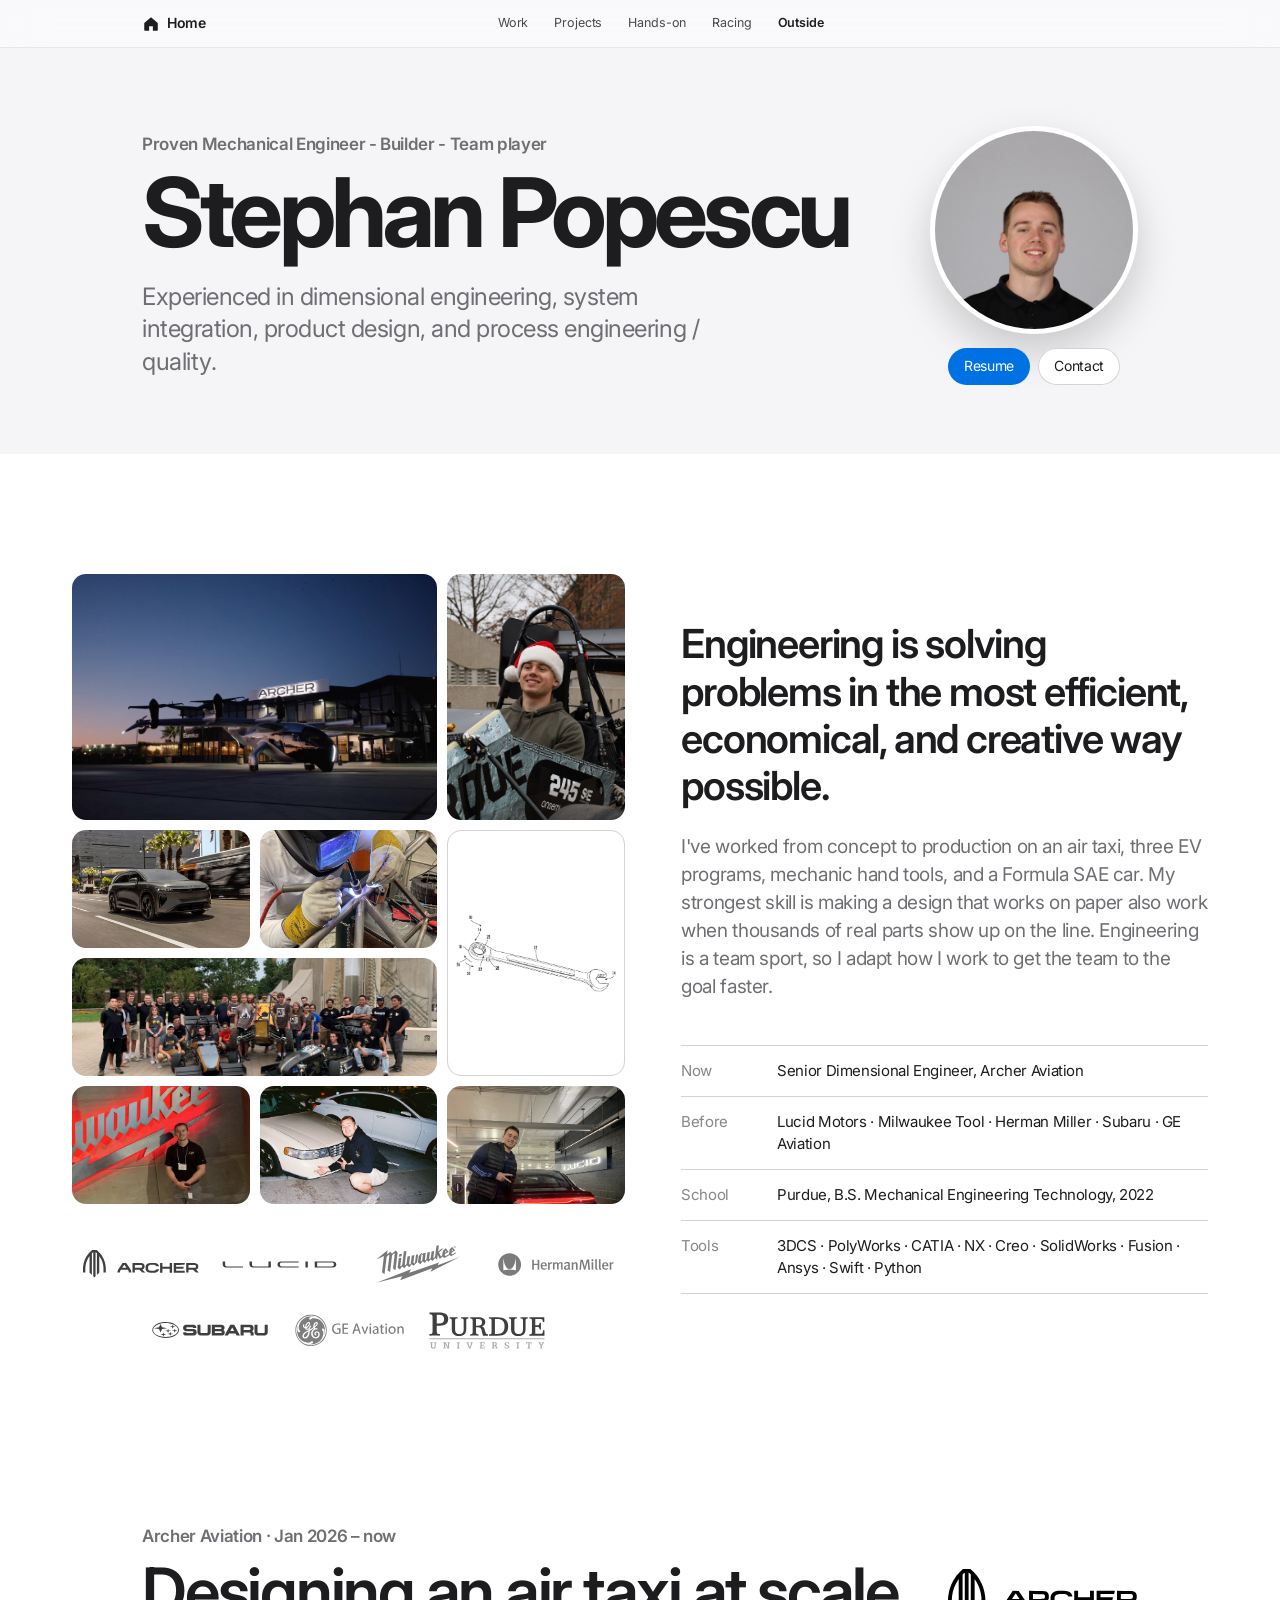
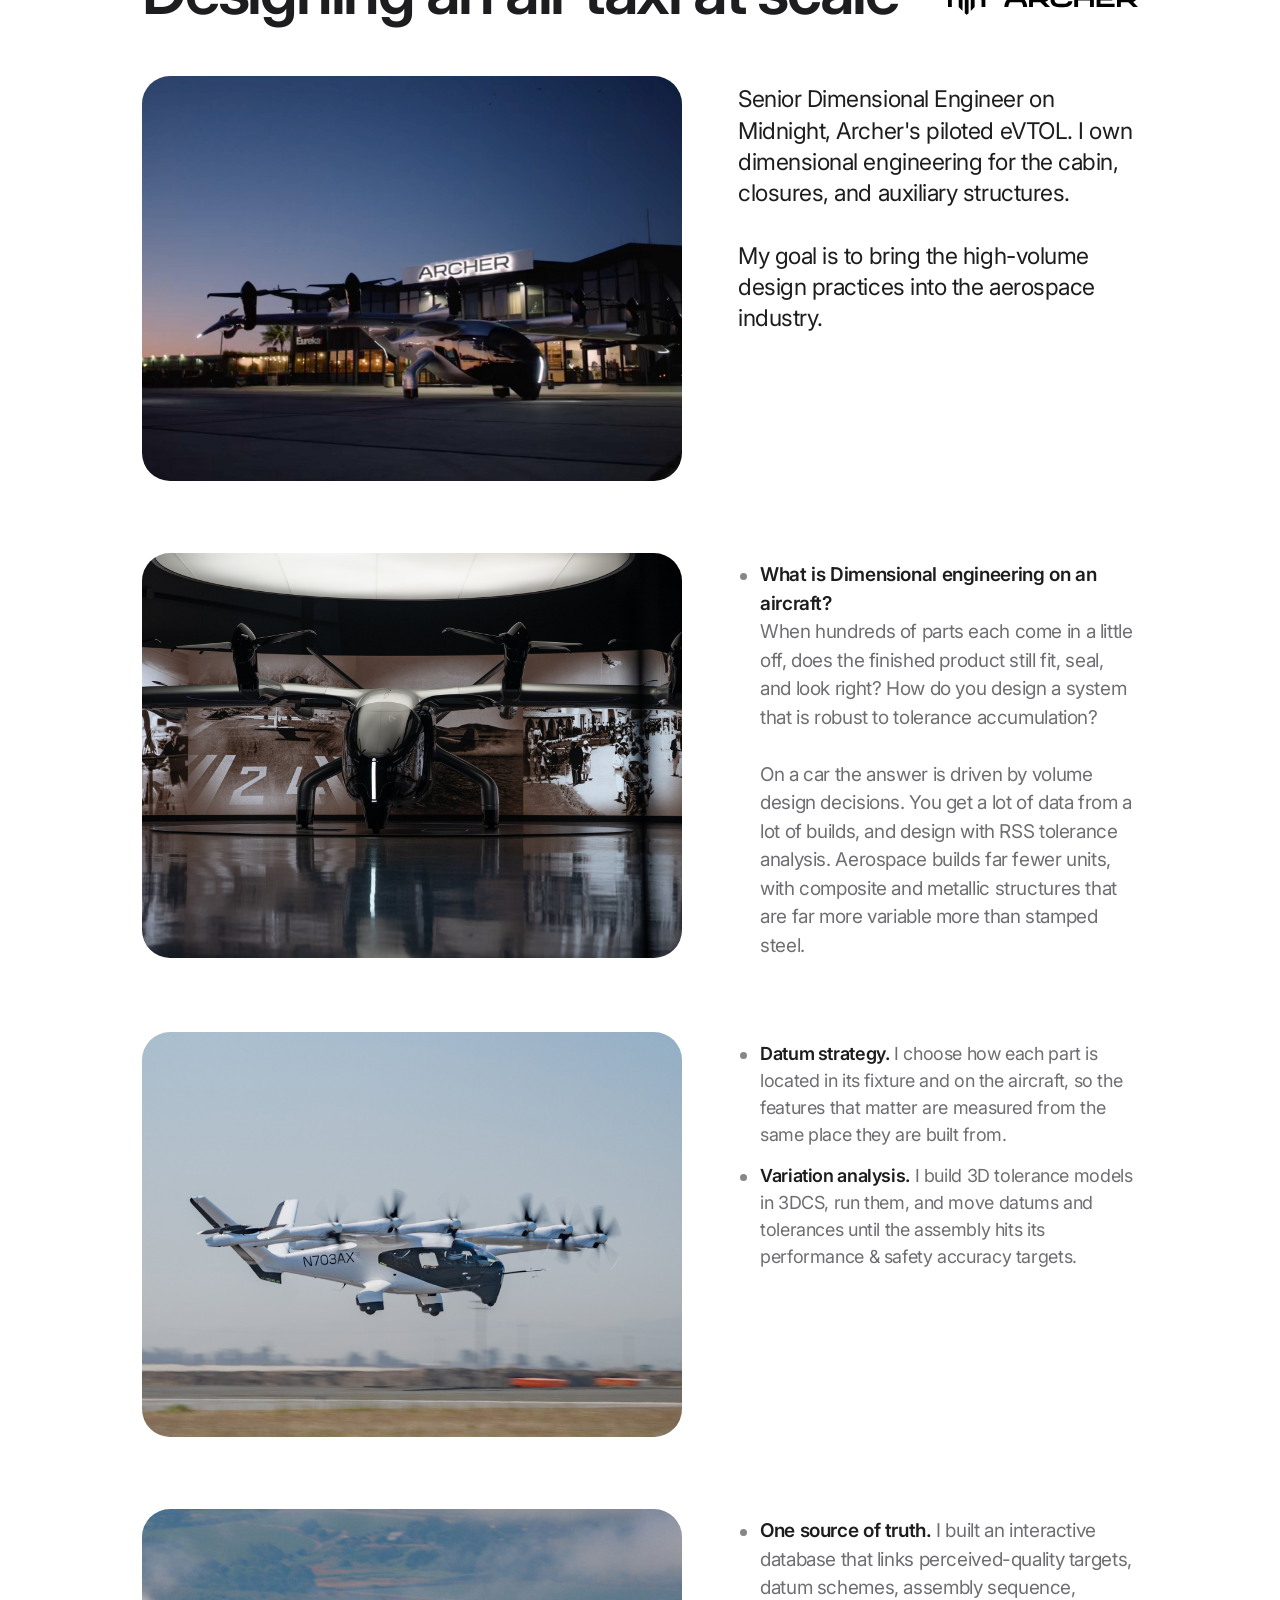
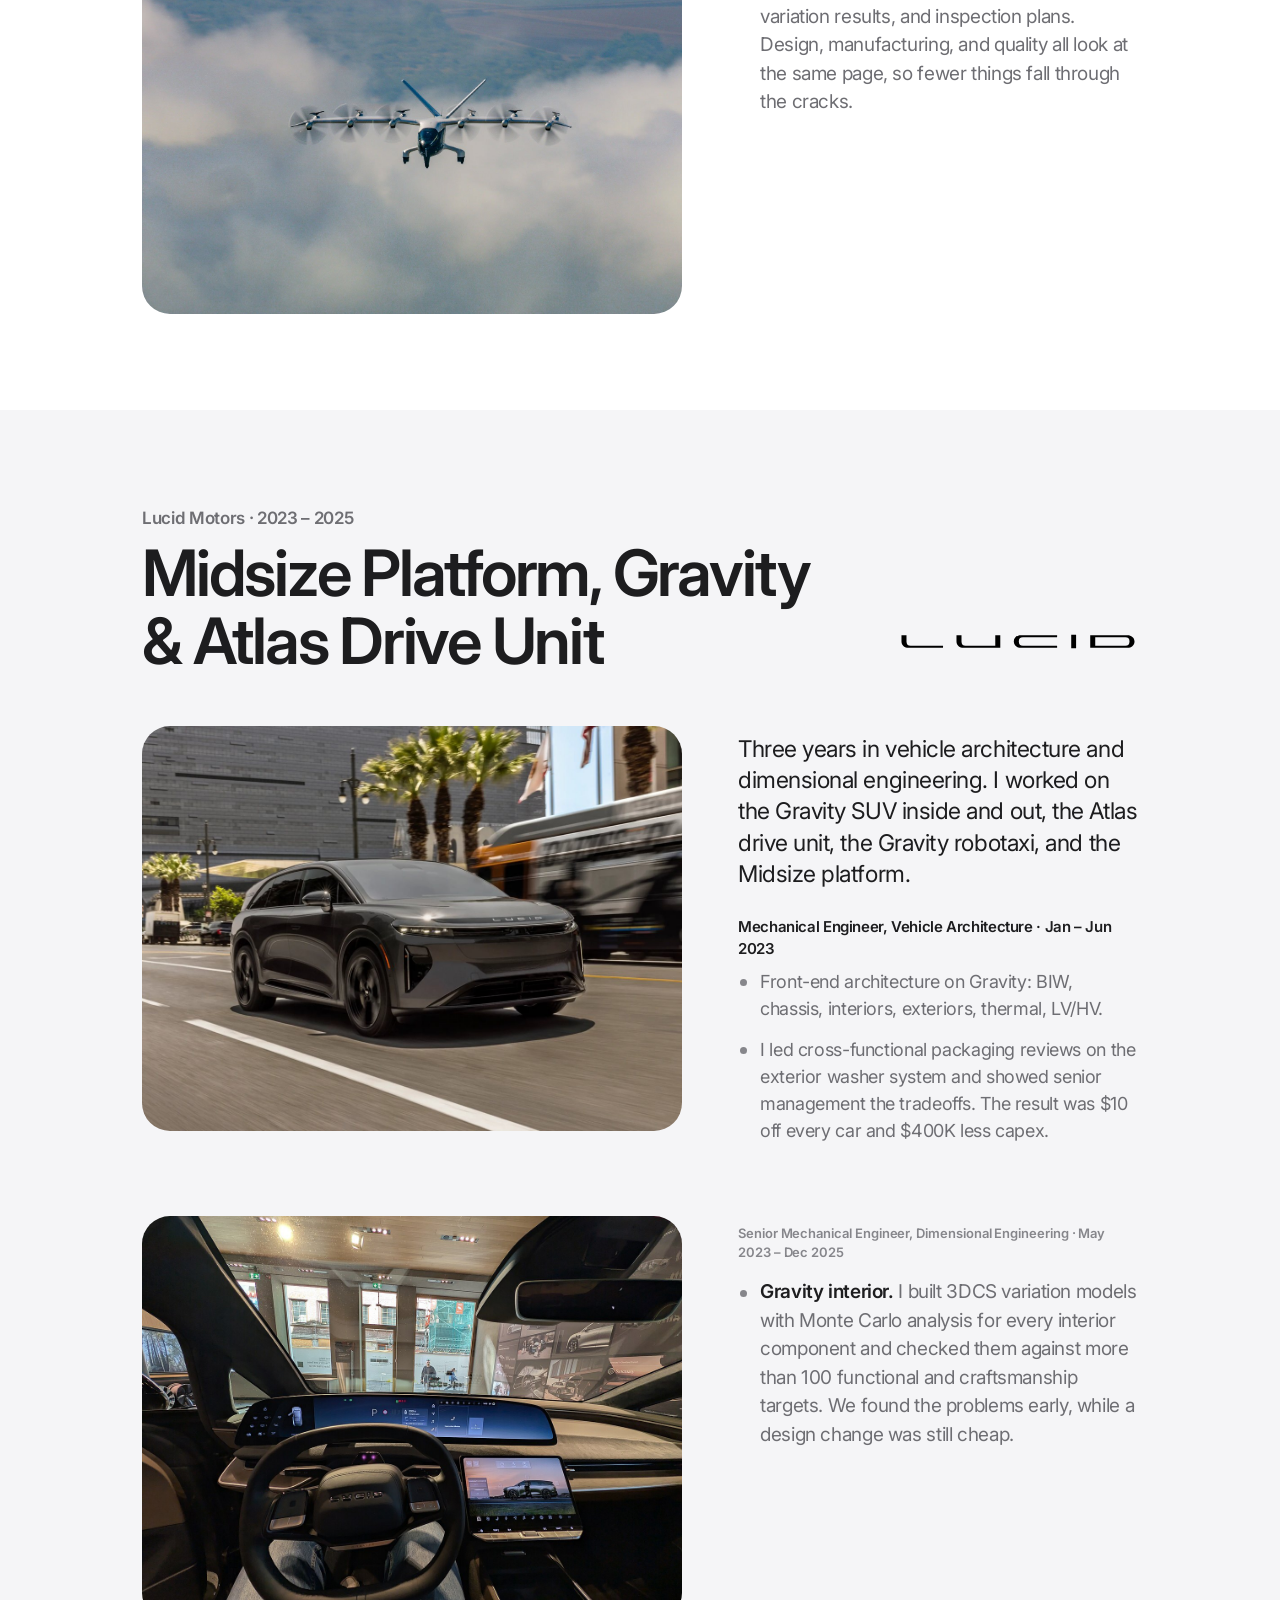
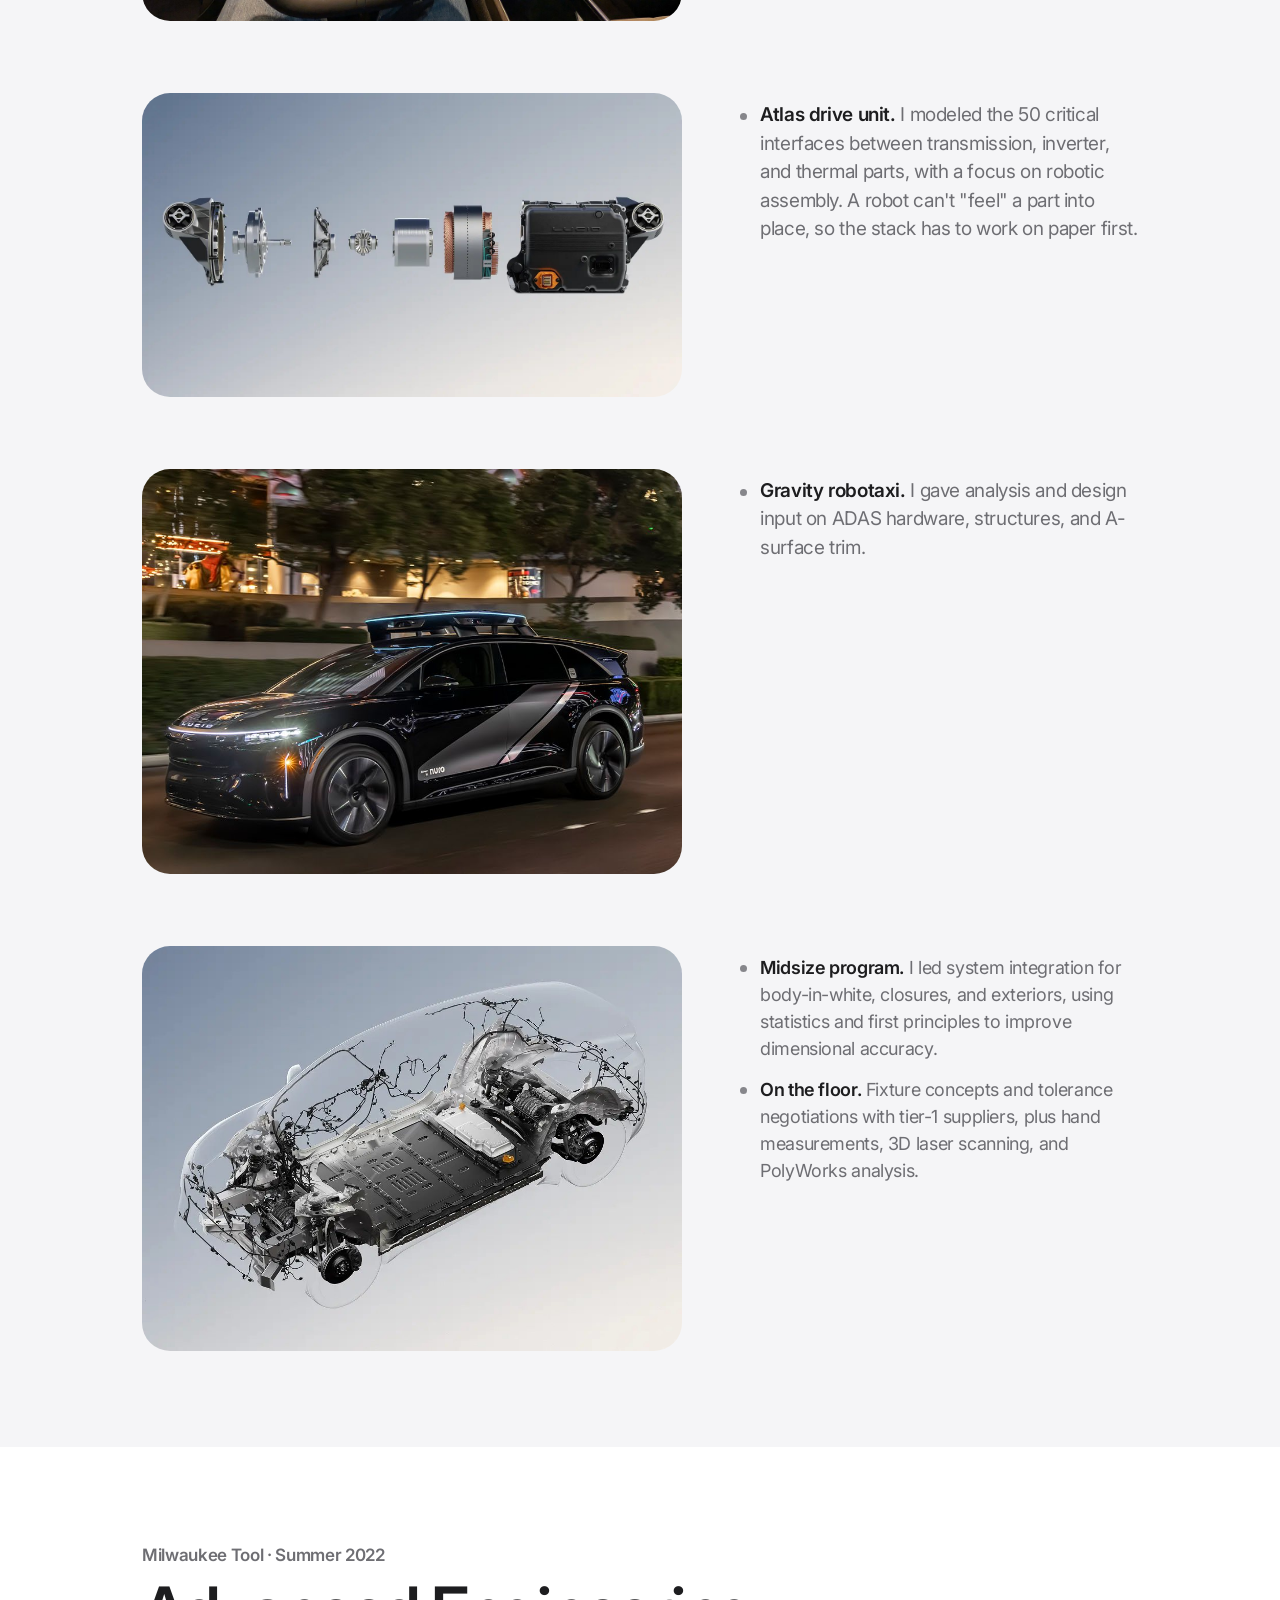
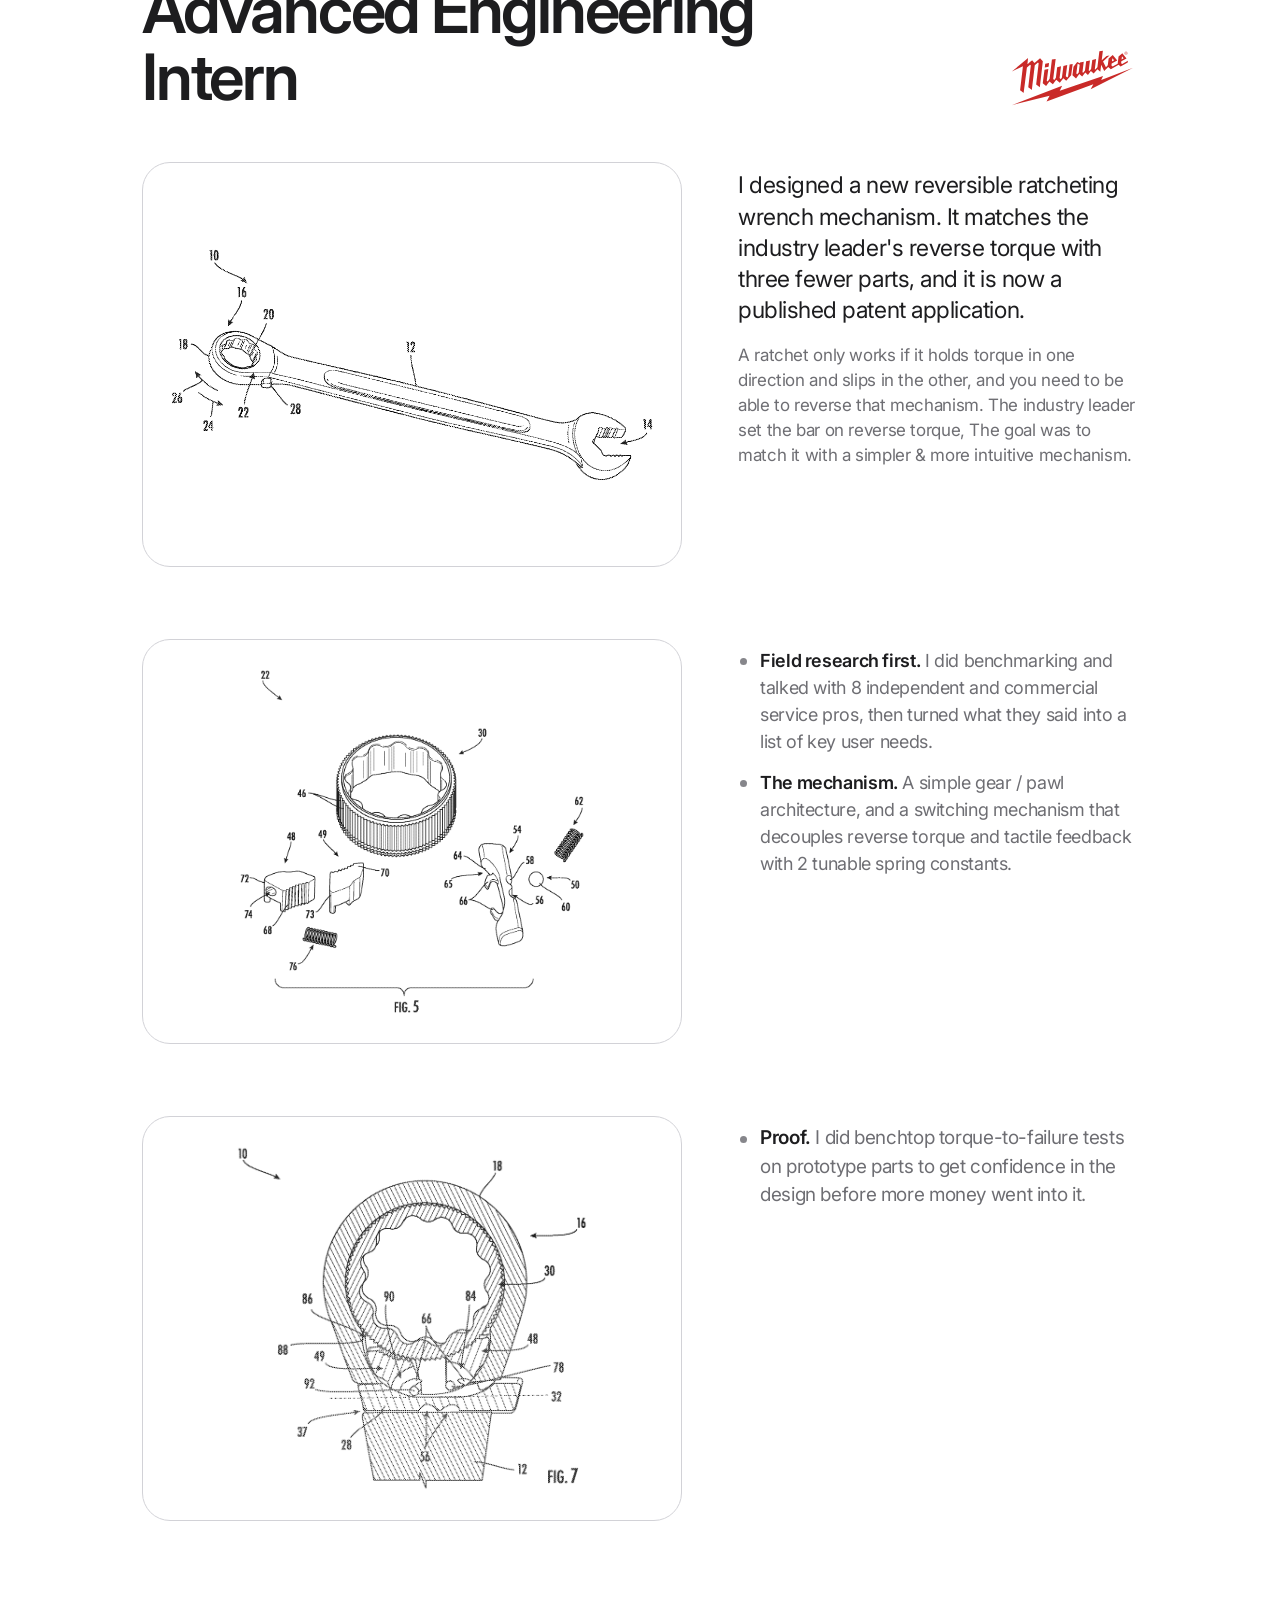
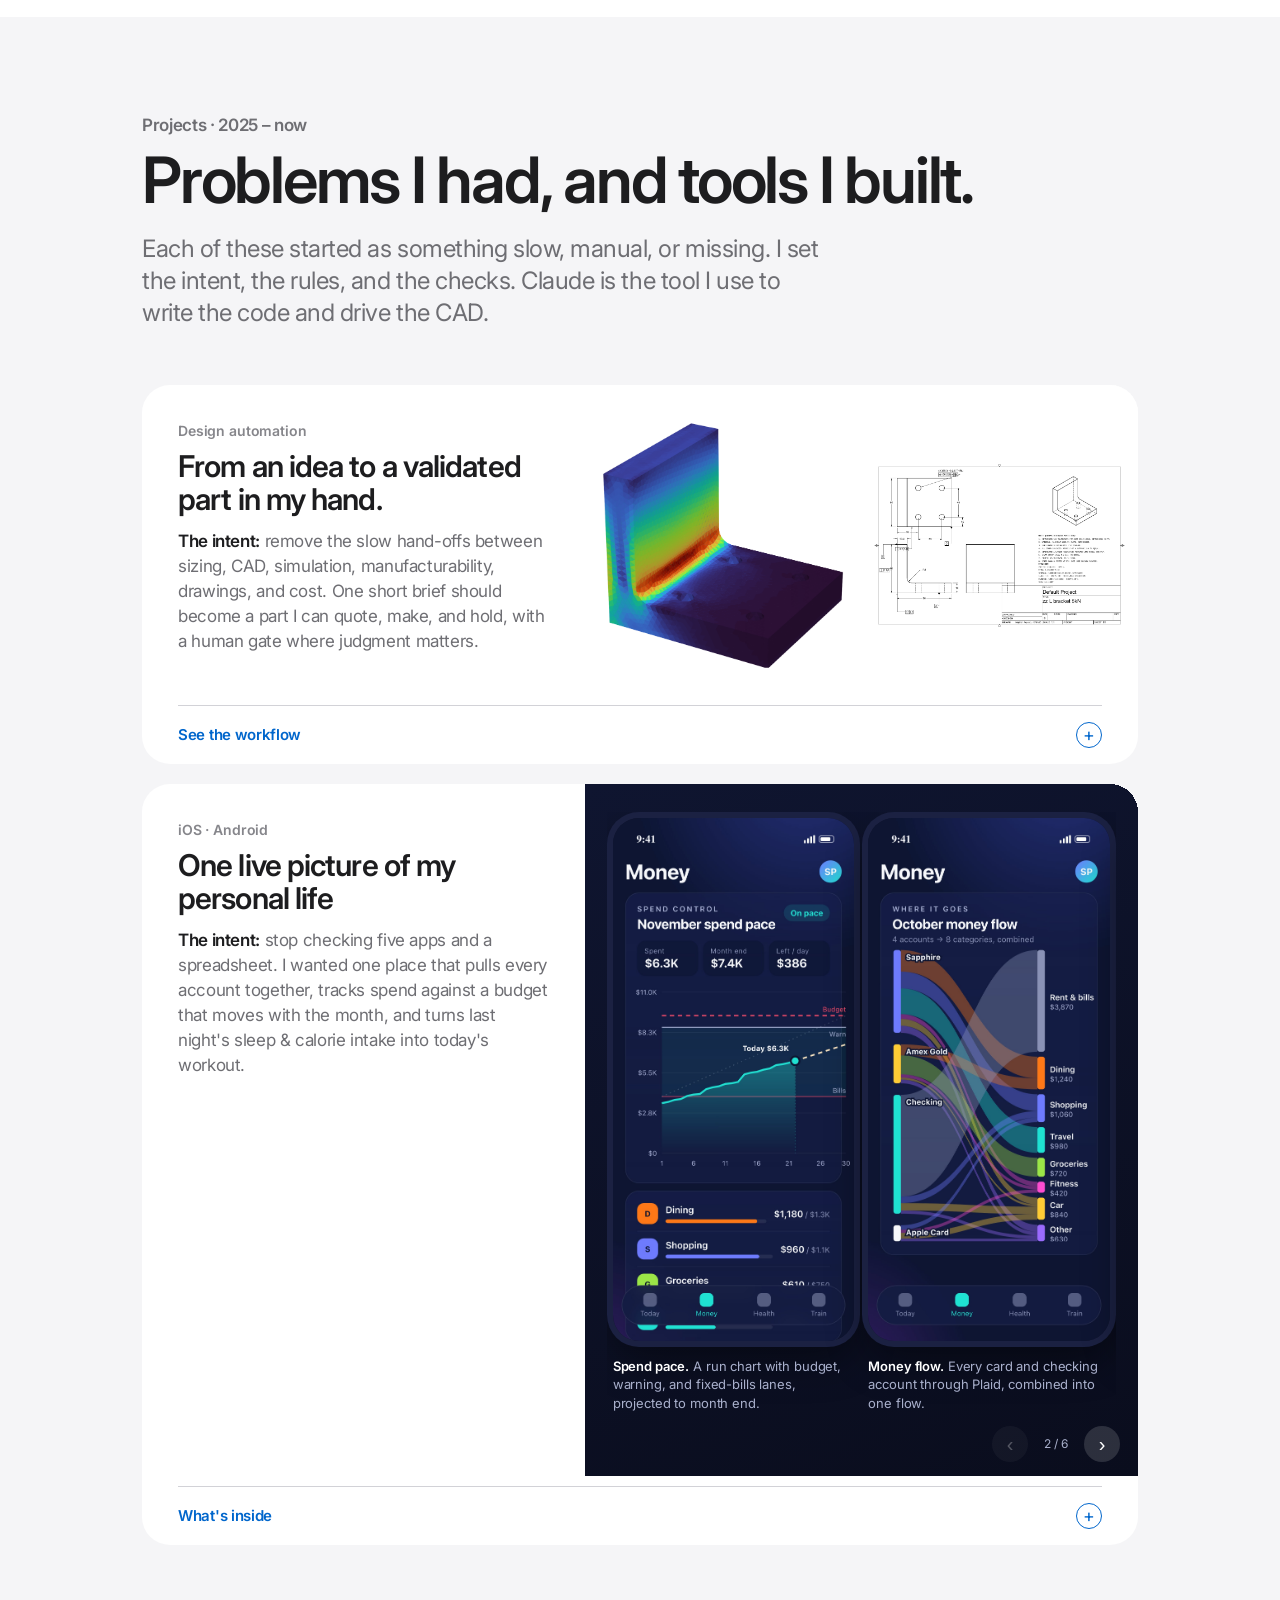
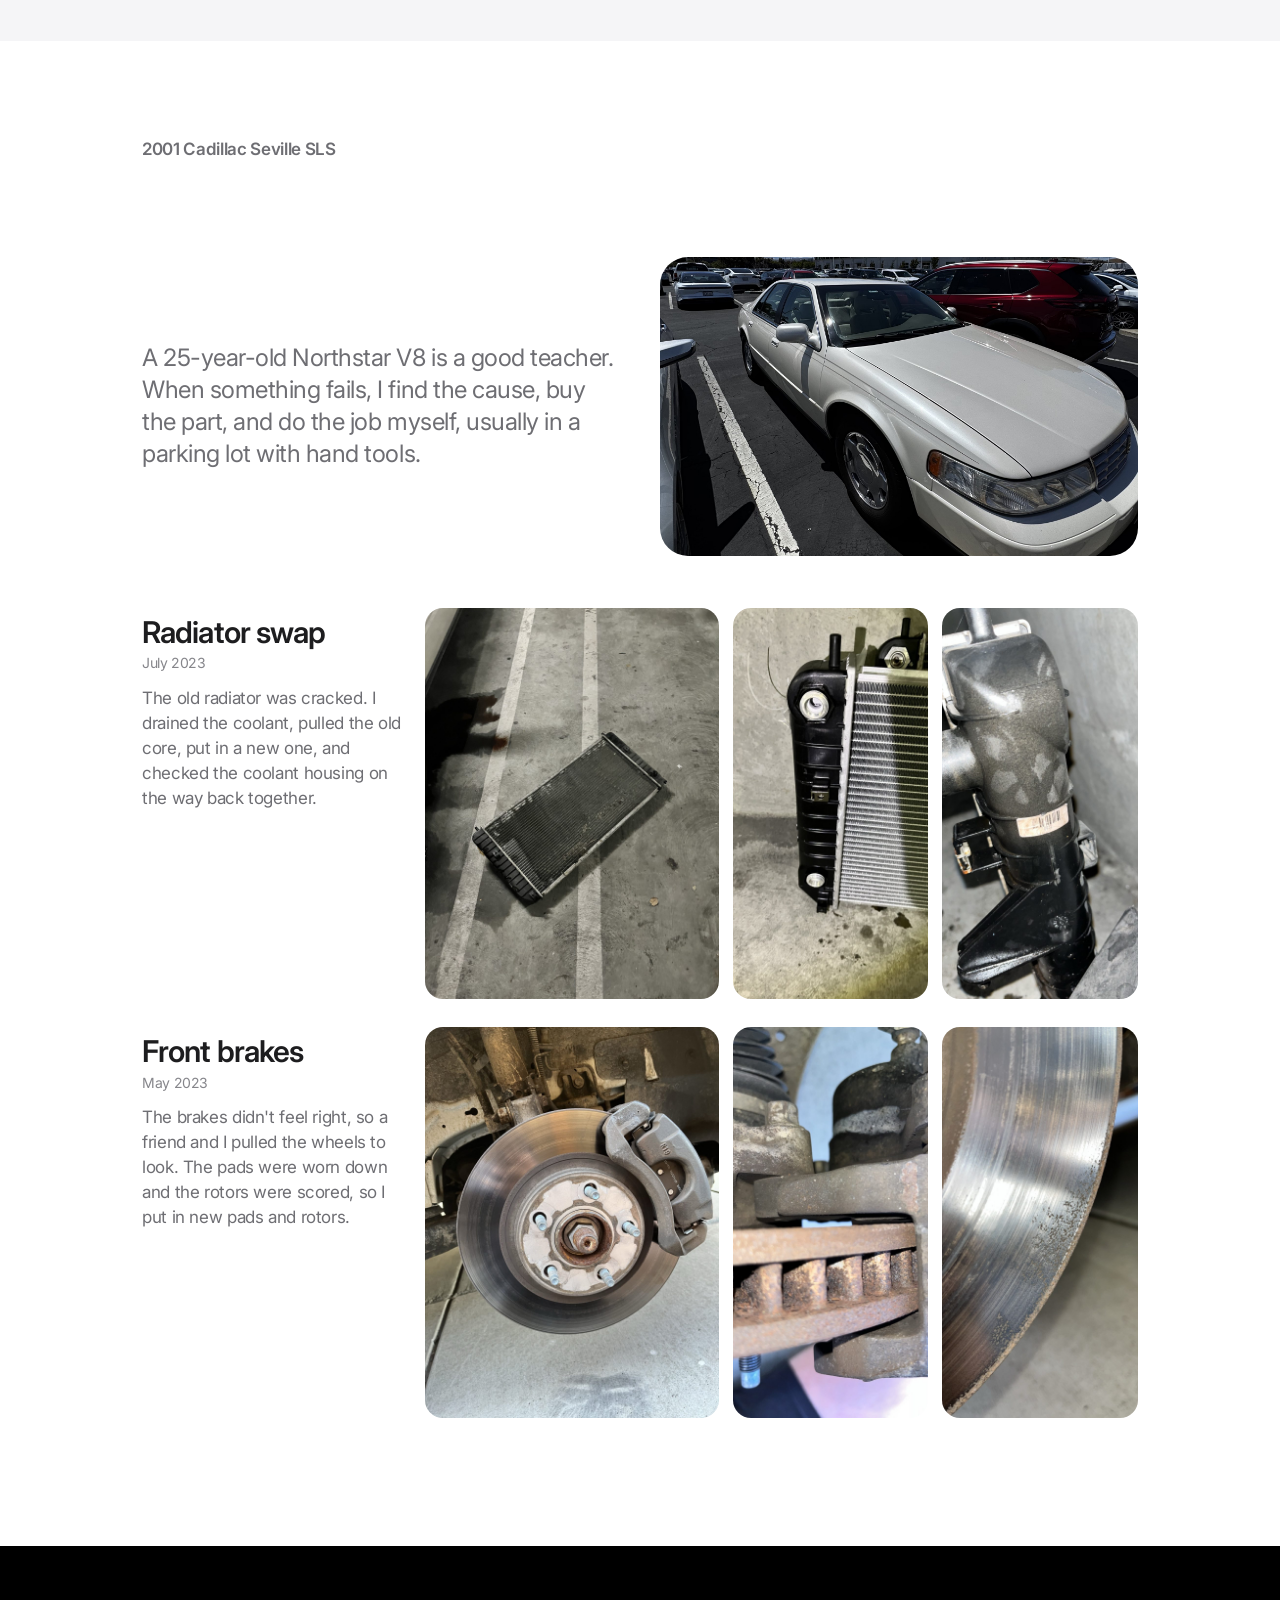
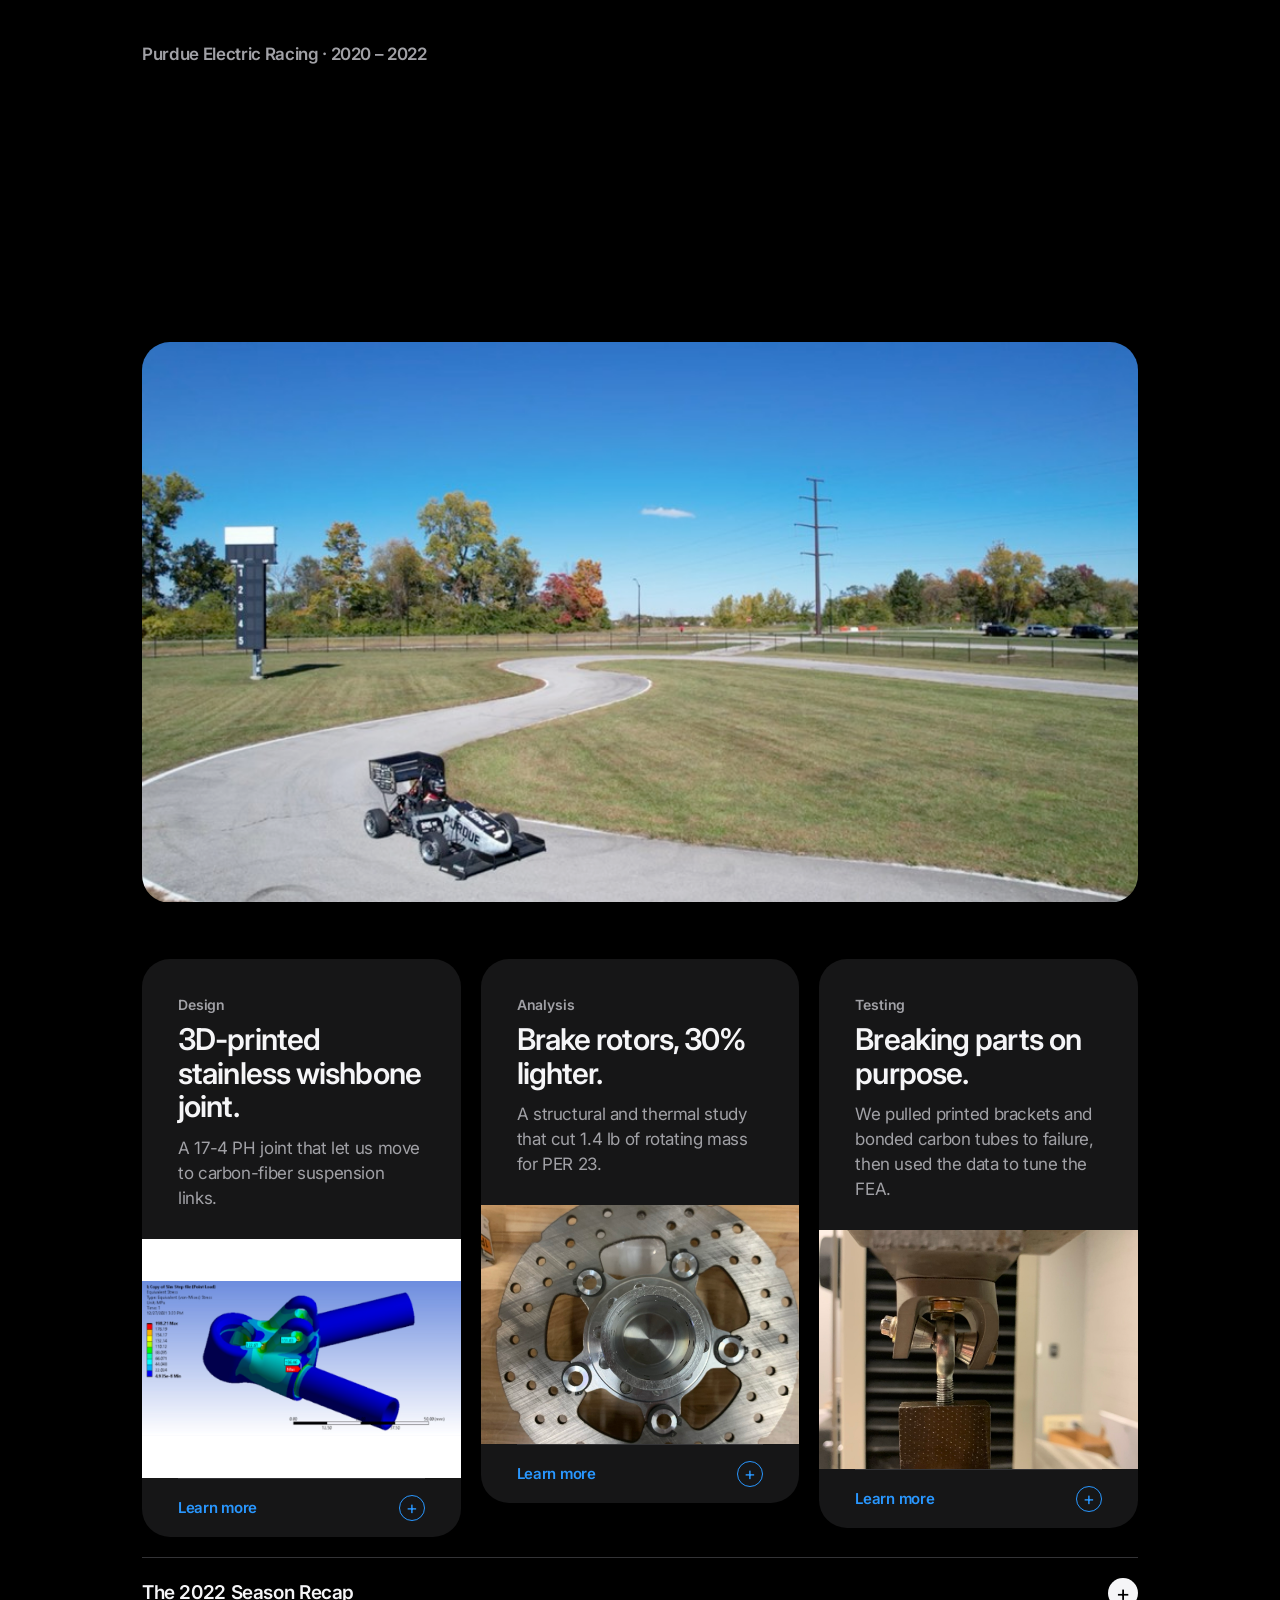
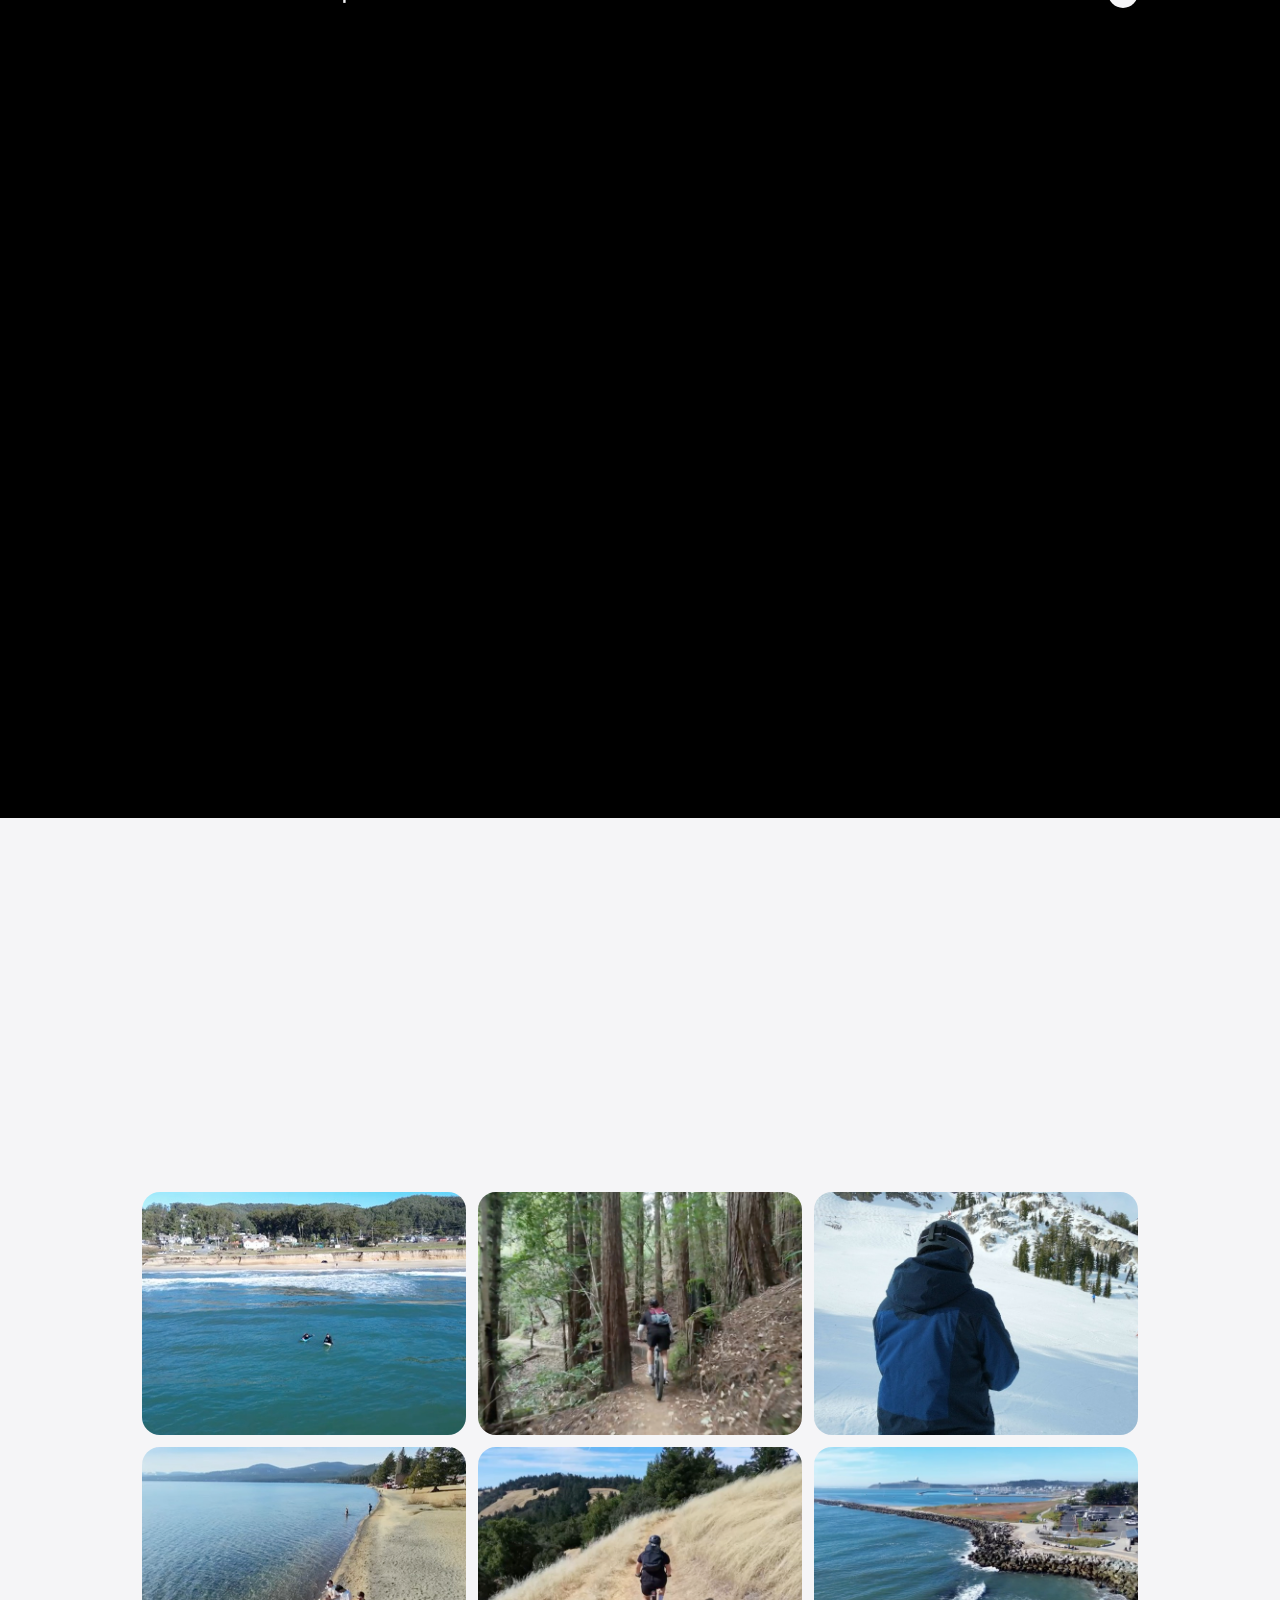
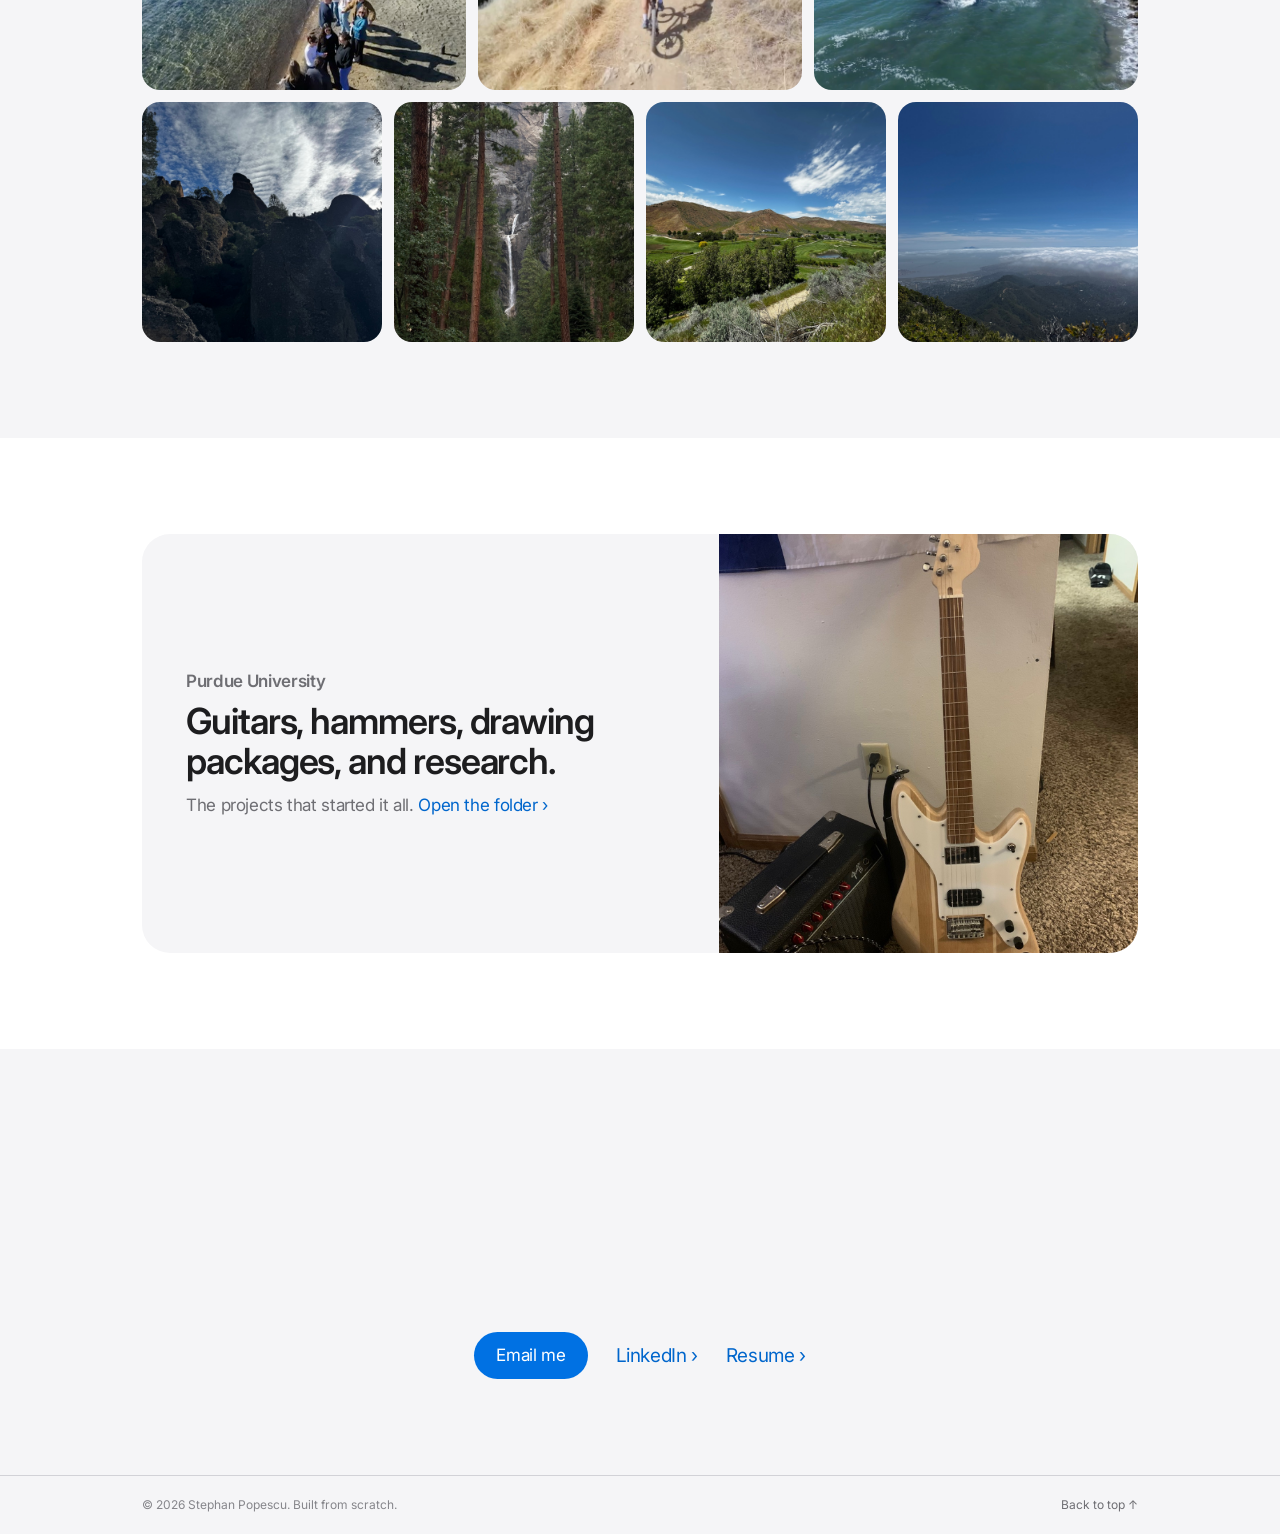
==== commit 7f86ad5b: "Portfolio v5 Co-Authored-By: Claude Opus 5.5 <noreply@anthropic.com>" ====
--- a/index.html
+++ b/index.html
@@ -1,248 +1,320 @@
 <!doctype html>
-<html lang="en">
-<head>
+<html lang="en"><head>
 <meta charset="utf-8">
 <meta name="viewport" content="width=device-width, initial-scale=1">
 <title>Stephan Popescu</title>
-<meta name="description" content="Stephan Popescu — Senior Dimensional Engineer at Archer Aviation. Aircraft, cars, and the tools to design them.">
-<meta property="og:title" content="Stephan Popescu">
-<meta property="og:description" content="Senior Dimensional Engineer at Archer Aviation. Aircraft, cars, and the tools to design them.">
-<meta property="og:image" content="media/drone/track-overhead.jpg">
+<meta name="description" content="Stephan Popescu — mechanical engineer. Concept to high volume on aircraft and cars, and I build, test, break, and fix things myself.">
+<meta property="og:title" content="Stephan Popescu — Mechanical Engineer">
+<meta property="og:description" content="Concept to high volume on aircraft and cars. I build, test, break, and fix things myself.">
+<meta property="og:image" content="media/me/portrait.jpg">
 <link rel="preconnect" href="https://fonts.googleapis.com">
-<link rel="preconnect" href="https://fonts.gstatic.com" crossorigin>
-<link href="https://fonts.googleapis.com/css2?family=Inter:wght@400;500;600;700&display=swap" rel="stylesheet">
+<link rel="preconnect" href="https://fonts.gstatic.com" crossorigin="">
+<link href="https://fonts.googleapis.com/css2?family=Inter:wght@400;500;600;700&amp;display=swap" rel="stylesheet">
 <link rel="stylesheet" href="style.css">
 </head>
 <body>
 
 <header class="gnav">
   <div class="gnav-in">
-    <a class="gnav-name" href="#top">Stephan Popescu</a>
+    <a class="gnav-home" href="#top" aria-label="Home"><svg viewBox="0 0 24 24" width="18" height="18" aria-hidden="true"><path d="M3 10.5 12 3l9 7.5V20a1 1 0 0 1-1 1h-5.5v-6h-5v6H4a1 1 0 0 1-1-1z" fill="currentColor"></path></svg><span>Home</span></a>
     <nav>
       <a href="#work">Work</a>
-      <a href="#built">Projects</a>
+      <a href="#tools">Projects</a>
+      <a href="#hands">Hands-on</a>
       <a href="#per">Racing</a>
-      <a href="#life">Life</a>
-      <a href="college.html">College</a>
+      <a href="#outside">Outside</a>
     </nav>
-    <a class="pill small" href="resume.pdf">Resume</a>
+    <span class="gnav-slot" aria-hidden="true"></span>
   </div>
 </header>
 
+<!-- Portrait: large in the hero, shrinks into the nav as you scroll -->
+<div class="me" id="me">
+  <a class="me-photo" href="#top" aria-label="Back to top"><img src="media/me/portrait.jpg" alt="Stephan Popescu" data-nolb=""></a>
+  <div class="me-ctas">
+    <a class="pill" href="resume.pdf">Resume</a>
+    <a class="pill ghost" href="#contact">Contact</a>
+  </div>
+</div>
+
+<main id="main">
+
 <!-- HERO -->
-<section class="hero" id="top">
-  <video class="hero-video" src="media/drone/track-overhead.mp4" poster="media/drone/track-overhead.jpg" autoplay muted loop playsinline></video>
-  <div class="hero-shade"></div>
-  <div class="hero-copy">
-    <h1>Stephan Popescu</h1>
-    <p>Dimensional engineer. I make aircraft and cars fit together,<br class="br-wide"> and I build the tools I use to do it.</p>
-  </div>
-  <p class="hero-cap">Purdue Electric Racing test day, from my drone.</p>
-</section>
-
-<!-- ABOUT -->
+<section class="hero" id="top" data-fixed="start">
+  <div class="wrap">
+    <div class="hero-copy">
+      <p class="eyebrow">Proven Mechanical Engineer - Builder - Team player</p>
+      <h1>Stephan Popescu</h1>
+      <p class="hero-line">Experienced in dimensional engineering, system integration, product design, and process engineering / quality.</p>
+    </div>
+  </div>
+</section>
+
+<!-- ABOUT: collage of everything on the left, words on the right -->
 <section class="band about">
-  <div class="wrap narrow">
-    <p class="eyebrow">About</p>
-    <p class="statement">To me, engineering is solving problems in the most efficient, economical, and creative way possible. I use that mindset on every project, at work and at home.</p>
-    <p class="body">Engineering is a team sport. Being a good teammate means more than listening. It means changing how you work so the team gets to the goal faster. I've done that on an air taxi, three EV programs, a hand tool, a Formula SAE car, and a lot of side projects.</p>
+  <div class="wrap about-grid">
+    <div class="about-collage" data-gallery="About">
+      <figure class="a1"><img src="media/archer/midnight.jpg" alt="Archer Midnight eVTOL" loading="lazy"><figcaption>Archer Midnight</figcaption></figure>
+      <figure class="a2"><img src="media/me/in-car.jpg" alt="Stephan in the Purdue Electric Racing car" loading="lazy"><figcaption>FSAE EV Car</figcaption></figure>
+      <figure class="a3"><img src="media/lucid/gravity.jpg" alt="Lucid Gravity SUV" loading="lazy"><figcaption>Lucid Gravity</figcaption></figure>
+      <figure class="a4"><img src="media/team/tig.jpg" alt="TIG welding a chassis node" loading="lazy"><figcaption>TIG welding</figcaption></figure>
+      <figure class="a5 paper"><img src="media/milwaukee/wrench.png" alt="Patent drawing of the ratcheting wrench" loading="lazy"><figcaption>Milwaukee patent</figcaption></figure>
+      <figure class="a6"><img src="media/per/team.jpg" alt="Purdue Electric Racing team with the cars" loading="lazy"><figcaption>Purdue Electric Racing</figcaption></figure>
+      <figure class="a7"><img src="media/me/milwaukee.jpg" alt="Stephan at Milwaukee Tool" loading="lazy"><figcaption>Milwaukee Tool</figcaption></figure>
+      <figure class="a8"><img src="media/me/cadillac.jpg" alt="Stephan with his Cadillac Seville" loading="lazy"><figcaption>My Cadillac</figcaption></figure>
+      <figure class="a9"><img src="media/me/lucid.jpg" alt="Stephan with a Lucid Air at Lucid" loading="lazy"><figcaption>Lucid Motors</figcaption></figure>
+      <div class="logos" aria-label="Where I have worked and studied">
+        <img src="media/logos/archer.svg" alt="Archer Aviation" data-nolb="">
+        <img src="media/logos/lucid.svg" alt="Lucid Motors" data-nolb="">
+        <img src="media/logos/milwaukee.svg" alt="Milwaukee Tool" data-nolb="">
+        <img src="media/logos/hermanmiller.svg" alt="Herman Miller" data-nolb="">
+        <img src="media/logos/subaru.svg" alt="Subaru" data-nolb="">
+        <img src="media/logos/ge.svg" alt="GE Aviation" data-nolb="">
+        <img src="media/logos/purdue.svg" alt="Purdue University" data-nolb="">
+      </div>
+    </div>
+    <div class="about-text">
+    <p class="eyebrow"></p>
+    <p class="statement">Engineering is solving problems in the most efficient, economical, and creative way possible.&nbsp;</p>
+    <p class="body">I've worked from concept to production on an air taxi, three EV programs, mechanic hand tools, and a Formula SAE car. My strongest skill is making a design that works on paper also work when thousands of real parts show up on the line. Engineering is a team sport, so I adapt how I work to get the team to the goal faster.</p>
     <ul class="facts">
       <li><span>Now</span>Senior Dimensional Engineer, Archer Aviation</li>
       <li><span>Before</span>Lucid Motors · Milwaukee Tool · Herman Miller · Subaru · GE Aviation</li>
       <li><span>School</span>Purdue, B.S. Mechanical Engineering Technology, 2022</li>
       <li><span>Tools</span>3DCS · PolyWorks · CATIA · NX · Creo · SolidWorks · Fusion · Ansys · Swift · Python</li>
     </ul>
-  </div>
-</section>
+    </div>
+  </div>
+</section>
+
+<span id="work" class="anchor"></span>
 
 <!-- WORK: ARCHER -->
-<section class="band" id="work">
-  <div class="wrap">
-    <p class="eyebrow">Archer Aviation · Jan 2026 – now</p>
-    <h2 class="headline">Making an air taxi<br>fit together.</h2>
-    <p class="sub">Senior Dimensional Engineer on Midnight, Archer's piloted eVTOL. I own dimensional engineering for the cabin and closures.</p>
-    <figure class="hero-img">
-      <img src="https://d3g33qwfulkxcy.cloudfront.net/images/social-share.jpg" alt="Archer Midnight eVTOL aircraft" loading="lazy">
-      <figcaption>Midnight. Image: Archer Aviation.</figcaption>
-    </figure>
-    <div class="specs">
-      <div><b>Cabin + closures</b><span>Systems I own on Midnight</span></div>
-      <div><b>3DCS</b><span>3D tolerance analysis and datum optimization</span></div>
-      <div><b>1 database</b><span>Quality, datums, sequence, variation, inspection in one place</span></div>
-    </div>
-    <details class="dive">
-      <summary>How I do dimensional engineering on an aircraft</summary>
-      <div class="dive-body">
-        <p>Dimensional engineering answers one question: when thousands of parts each come in a little off, does the finished product still fit, seal, and look right? On a car the answer is driven by volume. You get a lot of data from a lot of builds. Aerospace builds far fewer units, with composite and metallic structures that move more than stamped steel. My job is to bring the high-volume way of working into that world.</p>
-        <h4>What I do</h4>
-        <ul>
-          <li><b>Datum strategy.</b> I choose how each part is located in its fixture and on the aircraft, so the features that matter are measured from the same place they are built from.</li>
-          <li><b>Variation analysis.</b> I build 3D tolerance models in 3DCS, run them, and move datums and tolerances until the assembly hits its accuracy targets.</li>
-          <li><b>One source of truth.</b> I built an interactive database that links perceived-quality targets, datum schemes, assembly sequence, variation results, and inspection plans. Design, manufacturing, and quality all look at the same page, so fewer things fall through the cracks.</li>
-        </ul>
-        <p class="muted">Archer's designs are confidential, so this page shows the public aircraft only.</p>
-      </div>
-    </details>
+<section class="band" id="archer">
+  <div class="wrap">
+    <header class="work-head">
+      <div>
+        <p class="eyebrow">Archer Aviation · Jan 2026 – now</p>
+        <h2 class="headline">Designing an air taxi at scale</h2>
+      </div>
+      <img class="co-logo" src="media/logos/archer.svg" alt="Archer Aviation" data-nolb="">
+    </header>
+    <div class="story" data-gallery="Archer">
+      <div class="st-row">
+        <figure class="st-media"><img src="media/archer/midnight.jpg" alt="Archer Midnight eVTOL aircraft" loading="lazy"><figcaption>Archer Midnight&nbsp;</figcaption></figure>
+        <div class="st-copy">
+          <p class="lead">Senior Dimensional Engineer on Midnight, Archer's piloted eVTOL. I own dimensional engineering for the cabin, closures, and auxiliary structures. <br><br>My goal is to bring the high-volume design practices into the aerospace industry.</p>
+        </div>
+      </div>
+      <div class="st-row">
+        <figure class="st-media"><img src="media/archer/hangar.jpg" alt="Archer Midnight, front view in the hangar" loading="lazy"><figcaption>Midnight, front view <span class="credit">Image: Archer Aviation</span></figcaption></figure>
+        <div class="st-copy">
+          <ul class="pts"><li><b>What is Dimensional engineering on an aircraft?</b> <br>When hundreds of parts each come in a little off, does the finished product still fit, seal, and look right? How do you design a system that is robust to tolerance accumulation? <br><br>On a car the answer is driven by volume design decisions. You get a lot of data from a lot of builds, and design with RSS tolerance analysis. Aerospace builds far fewer units, with composite and metallic structures that are far more variable more than stamped steel.</li></ul>
+        </div>
+      </div>
+      <div class="st-row">
+        <figure class="st-media"><img src="media/archer/takeoff.jpg" alt="Midnight during a conventional takeoff" loading="lazy"><figcaption>Midnight in flight test <span class="credit">Image: Archer Aviation</span></figcaption></figure>
+        <div class="st-copy">
+          <ul class="pts"><li><b>Datum strategy.</b> I choose how each part is located in its fixture and on the aircraft, so the features that matter are measured from the same place they are built from.</li><li><b>Variation analysis.</b> I build 3D tolerance models in 3DCS, run them, and move datums and tolerances until the assembly hits its performance &amp; safety accuracy targets.</li></ul>
+        </div>
+      </div>
+      <div class="st-row">
+        <figure class="st-media"><img src="media/archer/flight.jpg" alt="Midnight flying above the clouds" loading="lazy"><figcaption>Midnight above the clouds <span class="credit">Image: Archer Aviation</span></figcaption></figure>
+        <div class="st-copy">
+          <ul class="pts"><li><b>One source of truth.</b> I built an interactive database that links perceived-quality targets, datum schemes, assembly sequence, variation results, and inspection plans. Design, manufacturing, and quality all look at the same page, so fewer things fall through the cracks.</li></ul>
+        </div>
+      </div>
+    </div>
   </div>
 </section>
 
 <!-- WORK: LUCID -->
-<section class="band gray">
-  <div class="wrap">
-    <p class="eyebrow">Lucid Motors · 2023 – 2025</p>
-    <h2 class="headline">Gravity, from the<br>inside out.</h2>
-    <p class="sub">Three years across vehicle architecture and dimensional engineering on Gravity, the Atlas drive unit, and the Midsize platform.</p>
-    <figure class="hero-img">
-      <img src="https://thumb.wikimedia.org/wikipedia/commons/thumb/3/31/Lucid_Gravity%2C_GIMS_2024%2C_Le_Grand-Saconnex_%28GIMS0047-3-RR%29.jpg/1920px-Lucid_Gravity%2C_GIMS_2024%2C_Le_Grand-Saconnex_%28GIMS0047-3-RR%29.jpg" alt="Lucid Gravity SUV" loading="lazy">
-      <figcaption>Lucid Gravity. Photo: <a href="https://commons.wikimedia.org/wiki/File:Lucid_Gravity,_GIMS_2024,_Le_Grand-Saconnex_(GIMS0047-3-RR).jpg">MB-one</a>, CC BY-SA 4.0.</figcaption>
-    </figure>
-    <div class="specs">
-      <div><b>100+</b><span>Gravity interior fit and finish targets checked with Monte Carlo models</span></div>
-      <div><b>50</b><span>critical interfaces in the Atlas drive unit</span></div>
-      <div><b>$400K</b><span>capex saved, plus $10 per car, from one packaging review</span></div>
-    </div>
-    <details class="dive">
-      <summary>What that work looked like</summary>
-      <div class="dive-body">
-        <h4>Senior Mechanical Engineer, Dimensional Engineering · May 2023 – Dec 2025</h4>
-        <ul>
-          <li><b>Gravity interior.</b> I built 3DCS variation models with Monte Carlo analysis for every interior component and checked them against 100+ functional and craftsmanship targets. We found the problems early, while a design change was still cheap, and that reduced risk at launch.</li>
-          <li><b>Atlas drive unit.</b> I modeled the 50 critical interfaces between transmission, inverter, and thermal parts, with a focus on robotic assembly. A robot can't "feel" a part into place, so the stack has to work on paper first.</li>
-          <li><b>Midsize program.</b> I led system integration for body-in-white, closures, and exteriors, using statistics and first principles to improve dimensional accuracy.</li>
-          <li><b>Gravity robotaxi.</b> I gave analysis and design input on ADAS hardware, structures, and A-surface trim.</li>
-          <li><b>On the floor.</b> I did fixture concepts and tolerance negotiations with tier-1 suppliers, plus hand measurements, 3D laser scanning, and PolyWorks analysis.</li>
-        </ul>
-        <h4>Mechanical Engineer, Vehicle Architecture · Jan – Jun 2023</h4>
-        <ul>
-          <li>Front-end architecture on Gravity: BIW, chassis, interiors, exteriors, thermal, LV/HV.</li>
-          <li>I led cross-functional packaging reviews on the exterior washer system and showed senior management the tradeoffs. The result: $10 off every car and $400K less capex.</li>
-        </ul>
-      </div>
-    </details>
+<section class="band gray" id="lucid">
+  <div class="wrap">
+    <header class="work-head">
+      <div>
+        <p class="eyebrow">Lucid Motors · 2023 – 2025</p>
+        <h2 class="headline">Midsize Platform, Gravity&nbsp; &amp; Atlas Drive Unit</h2>
+      </div>
+      <img class="co-logo wide" src="media/logos/lucid.svg" alt="Lucid Motors" data-nolb="">
+    </header>
+    <div class="story" data-gallery="Lucid">
+      <div class="st-row">
+        <figure class="st-media"><img src="media/lucid/gravity.jpg" alt="Lucid Gravity SUV" loading="lazy"><figcaption>Gravity <span class="credit">Image: Lucid Motors</span></figcaption></figure>
+        <div class="st-copy">
+          <p class="lead">Three years in vehicle architecture and dimensional engineering. I worked on the Gravity SUV inside and out, the Atlas drive unit, the Gravity robotaxi, and the Midsize platform.</p>
+          <h4>Mechanical Engineer, Vehicle Architecture · Jan – Jun 2023</h4>
+          <ul class="pts">
+            <li>Front-end architecture on Gravity: BIW, chassis, interiors, exteriors, thermal, LV/HV.</li>
+            <li>I led cross-functional packaging reviews on the exterior washer system and showed senior management the tradeoffs. The result was $10 off every car and $400K less capex.</li>
+          </ul>
+        </div>
+      </div>
+      <div class="st-row">
+        <figure class="st-media"><img src="media/lucid/gravity-dash.jpg" alt="Lucid Gravity front dashboard and displays" loading="lazy"><figcaption>Gravity interior <span class="credit">Photo: <a href="https://commons.wikimedia.org/wiki/File:Insude_Lucid_Gravity_at_Lucid_Studio_Oslo.jpg">Premeditated</a>, CC BY-SA 4.0</span></figcaption></figure>
+        <div class="st-copy">
+          <p class="kicker">Senior Mechanical Engineer, Dimensional Engineering · May 2023 – Dec 2025</p>
+          <ul class="pts"><li><b>Gravity interior.</b> I built 3DCS variation models with Monte Carlo analysis for every interior component and checked them against more than 100 functional and craftsmanship targets. We found the problems early, while a design change was still cheap.</li></ul>
+        </div>
+      </div>
+      <div class="st-row">
+        <figure class="st-media natural"><img src="media/lucid/atlas.jpg" alt="Exploded view of the Lucid Atlas drive unit" loading="lazy"><figcaption>Atlas drive unit <span class="credit">Image: Lucid Motors</span></figcaption></figure>
+        <div class="st-copy">
+          <ul class="pts"><li><b>Atlas drive unit.</b> I modeled the 50 critical interfaces between transmission, inverter, and thermal parts, with a focus on robotic assembly. A robot can't "feel" a part into place, so the stack has to work on paper first.</li></ul>
+        </div>
+      </div>
+      <div class="st-row">
+        <figure class="st-media"><img src="media/lucid/robotaxi.jpg" alt="Lucid Gravity robotaxi with Nuro sensor halo" loading="lazy"><figcaption>Gravity robotaxi <span class="credit">Image: Lucid, Nuro, Uber</span></figcaption></figure>
+        <div class="st-copy">
+          <ul class="pts"><li><b>Gravity robotaxi.</b> I gave analysis and design input on ADAS hardware, structures, and A-surface trim.</li></ul>
+        </div>
+      </div>
+      <div class="st-row">
+        <figure class="st-media"><img src="media/lucid/midsize.jpg" alt="Lucid Midsize platform, see-through view" loading="lazy"><figcaption>Midsize platform, the base for Cosmos and Earth <span class="credit">Image: Lucid Motors</span></figcaption></figure>
+        <div class="st-copy">
+          <ul class="pts"><li><b>Midsize program.</b> I led system integration for body-in-white, closures, and exteriors, using statistics and first principles to improve dimensional accuracy.</li>
+            <li><b>On the floor.</b> Fixture concepts and tolerance negotiations with tier-1 suppliers, plus hand measurements, 3D laser scanning, and PolyWorks analysis.</li></ul>
+        </div>
+      </div>
+    </div>
   </div>
 </section>
 
 <!-- WORK: MILWAUKEE -->
-<section class="band">
-  <div class="wrap">
-    <p class="eyebrow">Milwaukee Tool · Summer 2022</p>
-    <h2 class="headline">A better ratchet,<br>in eight weeks.</h2>
-    <p class="sub">As an advanced engineering intern, I designed and filed IP for a new reversible ratcheting wrench mechanism. It is now a published patent application.</p>
-    <figure class="hero-img paper">
-      <img src="https://patentimages.storage.googleapis.com/af/60/56/bfa9a2edcbd464/US20240082990A1-20240314-D00000.png" alt="Patent drawing of the reversible ratchet mechanism" loading="lazy">
-      <figcaption><a href="https://patents.google.com/patent/US20240082990A1/en">US 2024/0082990 A1</a>, Reversible Ratchet Mechanism. Melkovitz &amp; Popescu.</figcaption>
-    </figure>
-    <div class="specs">
-      <div><b>8 weeks</b><span>from blank page to provisional IP</span></div>
-      <div><b>3 fewer parts</b><span>matching the reverse torque of the industry leader</span></div>
-      <div><b>8 pros</b><span>independent and commercial mechanics interviewed</span></div>
-    </div>
-    <details class="dive">
-      <summary>How the design came together</summary>
-      <div class="dive-body">
-        <p>A ratchet only works if it holds torque in one direction and slips in the other, and you need to be able to flip that with your thumb. The industry leader set the bar on reverse torque. The goal was to match it with a simpler mechanism.</p>
-        <ul>
-          <li><b>Field research first.</b> I did benchmarking and talked with 8 independent and commercial service pros, then turned what they said into a list of key user needs.</li>
-          <li><b>The mechanism.</b> A gear, a pawl structure, and a switching mechanism that drives in both directions. One biasing member moves the pawls, and a second one gives the reversing switch tunable, tactile feedback. That switch came directly from the field interviews.</li>
-          <li><b>Proof.</b> I did benchtop torque-to-failure tests on prototype parts to get confidence in the design before more money went into it.</li>
-        </ul>
-        <p>Result: the same reverse torque as the industry leader, with three fewer parts.</p>
-      </div>
-    </details>
-  </div>
-</section>
-
-<!-- BUILT -->
-<section class="band gray" id="built">
+<section class="band" id="milwaukee">
+  <div class="wrap">
+    <header class="work-head">
+      <div>
+        <p class="eyebrow">Milwaukee Tool · Summer 2022</p>
+        <h2 class="headline">Advanced Engineering Intern</h2>
+      </div>
+      <img class="co-logo" src="media/logos/milwaukee.svg" alt="Milwaukee Tool" data-nolb="">
+    </header>
+    <div class="story" data-gallery="Patent drawings">
+      <div class="st-row">
+        <figure class="st-media paper"><img src="media/milwaukee/wrench.png" alt="Patent drawing of the ratcheting wrench" loading="lazy"><figcaption>Fig. 1, the wrench <span class="credit"><a href="https://patents.google.com/patent/US20240082990A1/en">US 2024/0082990 A1</a>, Melkovitz &amp; Popescu</span></figcaption></figure>
+        <div class="st-copy">
+          <p class="lead">I designed a new reversible ratcheting wrench mechanism. It matches the industry leader's reverse torque with three fewer parts, and it is now a published patent application.</p>
+          <p>A ratchet only works if it holds torque in one direction and slips in the other, and you need to be able to reverse that mechanism. The industry leader set the bar on reverse torque, The goal was to match it with a simpler &amp; more intuitive mechanism.</p>
+        </div>
+      </div>
+      <div class="st-row">
+        <figure class="st-media paper"><img src="media/milwaukee/exploded.png" alt="Exploded view of the gear, pawls, and springs" loading="lazy"><figcaption>Fig. 5, the mechanism</figcaption></figure>
+        <div class="st-copy">
+          <ul class="pts"><li><b>Field research first.</b> I did benchmarking and talked with 8 independent and commercial service pros, then turned what they said into a list of key user needs.</li>
+            <li><b>The mechanism.</b> A simple gear / pawl architecture, and a switching mechanism that decouples reverse torque and tactile feedback with 2 tunable spring constants.&nbsp;</li></ul>
+        </div>
+      </div>
+      <div class="st-row">
+        <figure class="st-media paper"><img src="media/milwaukee/section.png" alt="Section view of the pawls engaging the gear" loading="lazy"><figcaption>Fig. 7, section view</figcaption></figure>
+        <div class="st-copy">
+          <ul class="pts"><li><b>Proof.</b> I did benchtop torque-to-failure tests on prototype parts to get confidence in the design before more money went into it.</li></ul>
+        </div>
+      </div>
+    </div>
+  </div>
+</section>
+
+<!-- TOOLS -->
+<section class="band gray" id="tools">
   <div class="wrap">
     <p class="eyebrow">Projects · 2025 – now</p>
-    <h2 class="headline">Things I built<br>with Claude.</h2>
-    <p class="sub">I use Claude as a coding and CAD partner. Each of these started as a problem I had and ended up as a tool I use.</p>
+    <h2 class="headline">Problems I had, and tools I built.</h2>
+    <p class="sub">Each of these started as something slow, manual, or missing. I set the intent, the rules, and the checks. Claude is the tool I use to write the code and drive the CAD.</p>
 
     <div class="bento">
       <article class="tile span2">
         <div class="tile-text">
           <p class="tile-eyebrow">Design automation</p>
-          <h3>One prompt in. A release package out.</h3>
-          <p>A pipeline that takes a part from a short brief to a drawing you can quote: CAD, FEA, DFM, GD&amp;T, a BOM, and a cost plan.</p>
-        </div>
-        <div class="tile-media duo">
+          <h3>From an idea to a validated part in my hand.</h3>
+          <p><b class="intent">The intent:</b> remove the slow hand-offs between sizing, CAD, simulation, manufacturability, drawings, and cost. One short brief should become a part I can quote, make, and hold, with a human gate where judgment matters.</p>
+        </div>
+        <div class="tile-media duo" data-gallery="Design pipeline">
           <img src="media/projects/bracket-fea.png" alt="FEA stress plot of the 5 kN L-bracket" loading="lazy">
           <img src="media/projects/bracket-drawing.png" alt="ASME Y14.5 drawing of the L-bracket" loading="lazy">
         </div>
         <details class="dive in-tile">
-          <summary>See the pipeline</summary>
+          <summary>See the workflow</summary>
           <div class="dive-body">
             <ol class="steps">
               <li><b>Brief.</b> Function, quantity, process, material, and targets for cost, volume, and mass.</li>
               <li><b>Hand sizing.</b> First-principles math before any CAD.</li>
-              <li><b>CAD.</b> Parametric, fully constrained, origin-centered model in Fusion.</li>
+              <li><b>CAD.</b> Parametric, fully constrained model in Fusion.</li>
               <li><b>FEA.</b> Stress check against the load case.</li>
               <li><b>DFM + DFA.</b> Two reviews run in parallel and merge into one change list.</li>
-              <li><b>Human gate.</b> I approve or change the list. One CAD revision and one FEA re-run.</li>
-              <li><b>GD&amp;T + stack-up</b>, then an <b>ASME Y14.5 drawing</b>, <b>BOM</b>, and a <b>sourced cost plan</b>.</li>
+              <li><b>Human gate.</b> I approve or change the list. Then one CAD revision and one FEA re-run.</li>
+              <li><b>GD&amp;T + stack-up</b>, then an <b>ASME Y14.5 drawing</b>, a <b>BOM</b>, and a <b>sourced cost plan</b>.</li>
             </ol>
-            <div class="mini-specs">
-              <div><b>L-bracket</b><span>5 kN static load · 6061-T6 · qty 10 · 531.8 g · released for quote</span></div>
-              <div><b>Desk speaker</b><span>1,000 / yr · ABS injection molded · target ≤ $25 and ≤ 600 g · sized at ~433 g</span></div>
-            </div>
-            <p class="muted">Every number in a package has a source, or it is labeled ESTIMATE.</p>
+            <p></p>
           </div>
         </details>
       </article>
 
-      <article class="tile">
-        <div class="tile-text">
-          <p class="tile-eyebrow">CAD agent</p>
-          <h3>Teaching Claude to use Fusion.</h3>
-          <p>A tested API reference, modeling rules, and helper library. It modeled a replacement center cap for my Cadillac from photos.</p>
-        </div>
-        <div class="tile-media white"><img src="media/projects/centercap.png" alt="Center cap render next to the reference photo" loading="lazy"></div>
-        <details class="dive in-tile">
-          <summary>How it's graded</summary>
-          <div class="dive-body">
-            <p>A 15-case eval of real parts. The baseline got 10 of 15 right on the first try. Each case checks dimensions, constraints, and views. Misses become new rules or helpers, and then the eval runs again.</p>
-          </div>
-        </details>
-      </article>
-
-      <article class="tile">
+      <article class="tile span2 pos">
         <div class="tile-text">
           <p class="tile-eyebrow">iOS · Android</p>
-          <h3>PersonalOS.</h3>
-          <p>A native app that puts my money, health, and calendar on one screen and tells me where I stand. No server. Everything runs on the phone.</p>
-        </div>
-        <div class="tile-media phone">
-          <div class="phone-mock">
-            <p>Today</p>
-            <div class="pm-row"><span>Readiness</span><b>82</b></div>
-            <div class="pm-row"><span>Spend vs plan</span><b>On pace</b></div>
-            <div class="pm-row"><span>Card due</span><b>6 days</b></div>
-            <div class="pm-row"><span>Best card here</span><b>3×</b></div>
-          </div>
-        </div>
+          <h3>One live picture of my personal life</h3>
+          <p><b class="intent">The intent:</b> stop checking five apps and a spreadsheet. I wanted one place that pulls every account together, tracks spend against a budget that moves with the month, and turns last night's sleep &amp; calorie intake into today's workout.</p>
+        </div>
+        <div class="phones" data-gallery="PersonalOS">
+          <figure><img src="media/projects/app-pace.jpg" alt="Spend pace run chart on day 22 with budget, warning, and bills lanes" loading="lazy"><figcaption><b>Spend pace.</b> A run chart with budget, warning, and fixed-bills lanes, projected to month end.</figcaption></figure>
+          <figure><img src="media/projects/app-flow.jpg" alt="Money flow from four accounts into eight spending categories" loading="lazy"><figcaption><b>Money flow.</b> Every card and checking account through Plaid, combined into one flow.</figcaption></figure>
+          <figure><img src="media/projects/app-cash.jpg" alt="Monthly cash flow bars, money in and money out" loading="lazy"><figcaption><b>Cash flow.</b> Money in and out by month, across all accounts, with bills and card due dates.</figcaption></figure>
+          <figure><img src="media/projects/app-worth.jpg" alt="Net worth chart with each account" loading="lazy"><figcaption><b>Net worth.</b> Banks, brokerages, 401(k), and RSUs on one line.</figcaption></figure>
+          <figure><img src="media/projects/app-ready.jpg" alt="Readiness score ring with sleep, HRV, resting heart rate, fueling, and load" loading="lazy"><figcaption><b>Readiness.</b> Sleep, HRV, resting heart rate, food, and load, each against my own 30-day baseline.</figcaption></figure>
+          <figure><img src="media/projects/app-train.jpg" alt="Today's strength session set by readiness" loading="lazy"><figcaption><b>Train.</b> Readiness sets today's session and finds a time for it on the calendar.</figcaption></figure>
+        </div>
+        <p class="sample-note"></p>
         <details class="dive in-tile">
           <summary>What's inside</summary>
           <div class="dive-body">
             <ul>
-              <li><b>Money.</b> Bank and card sync, spend against a plan, bills, card due dates, which card earns the most at a store, and cash runway.</li>
-              <li><b>Health.</b> A daily readiness score from sleep, HRV, resting heart rate, food, and training load, each compared to my own 30-day baseline.</li>
+              <li><b>Money.</b> Bank and card sync through Plaid, spend against a plan that adjusts through the month, bills, card due dates, the best card to use at a store, and cash runway.</li>
+              <li><b>Health.</b> A daily readiness score from sleep, HRV, resting heart rate, food, and training load, each compared to my own 30-day baseline. It syncs from my watch and turns into a gym or recovery session for the day.</li>
               <li><b>Day.</b> Calendar, travel pulled from email, and a morning brief.</li>
             </ul>
-            <p>Written in SwiftUI, then ported to Android, and forked into Hub.OS, an App Store version where users bring their own API keys. (Mock-up shown. The real one has my real numbers.)</p>
+            <p>Native SwiftUI, I ported it to Android and made a public App Store version where users bring their own API keys.</p>
+            <p class="muted"></p>
           </div>
         </details>
       </article>
-
-      <article class="tile span2 dark">
-        <div class="tile-text">
-          <p class="tile-eyebrow">Fusion scene</p>
-          <h3>My apartment, modeled.</h3>
-          <p>The whole apartment as a Fusion assembly, textured, with a scripted camera walk-through.</p>
-        </div>
-        <div class="tile-media"><video data-lazy src="media/projects/apartment.mp4" muted loop playsinline preload="none"></video></div>
-      </article>
-    </div>
+    </div>
+  </div>
+</section>
+
+<!-- HANDS-ON -->
+<section class="band" id="hands">
+  <div class="wrap">
+    <p class="eyebrow">2001 Cadillac Seville SLS</p>
+    <h2 class="headline">Hands on car work</h2>
+    <div class="car-intro">
+      <p class="sub">A 25-year-old Northstar V8 is a good teacher. When something fails, I find the cause, buy the part, and do the job myself, usually in a parking lot with hand tools.</p>
+      <figure class="car-shot" data-gallery="Cadillac"><img src="media/hands/cadillac.jpg" alt="My white 2001 Cadillac Seville SLS in a parking lot" loading="lazy"><figcaption><span style="color: rgb(110, 110, 115); font-size: 17px; letter-spacing: -0.34px;">2001 Cadillac Seville SLS</span></figcaption></figure>
+    </div>
+
+    <div class="job" data-gallery="Radiator">
+      <div class="job-text">
+        <h3>Radiator swap</h3>
+        <p class="when">July 2023</p>
+        <p>The old radiator was cracked. I drained the coolant, pulled the old core, put in a new one, and checked the coolant housing on the way back together.</p>
+      </div>
+      <figure class="j-big"><img src="media/hands/radiator-old.jpg" alt="Old radiator out of the car, on the garage floor" loading="lazy"><figcaption>The old core, out</figcaption></figure>
+      <figure><img src="media/hands/radiator-new.jpg" alt="New radiator before install" loading="lazy"><figcaption>The new one</figcaption></figure>
+      <figure><img src="media/hands/thermostat.jpg" alt="Coolant housing on the engine" loading="lazy"><figcaption>End tanks</figcaption></figure>
+    </div>
+
+    <div class="job" data-gallery="Brakes">
+      <div class="job-text">
+        <h3>Front brakes</h3>
+        <p class="when">May 2023</p>
+        <p>The brakes didn't feel right, so a friend and I pulled the wheels to look. The pads were worn down and the rotors were scored, so I put in new pads and rotors.</p>
+      </div>
+      <figure class="j-big"><img src="media/hands/brake-rotor.jpg" alt="Front rotor and caliper with the wheel off" loading="lazy"><figcaption>Wheel off, caliper on</figcaption></figure>
+      <figure><img src="media/hands/brake-pad.jpg" alt="Worn brake pad in the caliper" loading="lazy"><figcaption>Worn pad</figcaption></figure>
+      <figure><img src="media/hands/brake-scored.jpg" alt="Scored rotor surface" loading="lazy"><figcaption>Scored rotor</figcaption></figure>
+    </div>
+
+    <p class="muted center next"></p>
   </div>
 </section>
 
@@ -250,14 +322,9 @@
 <section class="band black" id="per">
   <div class="wrap">
     <p class="eyebrow">Purdue Electric Racing · 2020 – 2022</p>
-    <h2 class="headline">Vehicle Dynamics Lead.</h2>
-    <p class="sub">My sub-team designed, tested, and built the steering, brakes, and suspension on Purdue's electric Formula SAE car. As lead, I helped 15+ members finish their projects while they learned timelines, budgets, manufacturing, and design.</p>
-    <div class="wide-media"><video data-lazy src="media/drone/car-corner.mp4" poster="media/drone/car-corner.jpg" muted loop playsinline preload="none"></video></div>
-    <div class="specs on-dark">
-      <div><b>15+</b><span>members on my sub-team</span></div>
-      <div><b>100+ laps</b><span>logged with our custom wireless data system</span></div>
-      <div><b>−30%</b><span>brake rotor rotating mass, 1.4 lb saved</span></div>
-    </div>
+    <h2 class="headline">Vehicle Dynamics Lead</h2>
+    <p class="sub">My sub-team designed, built, and tested the steering, brakes, and suspension on Purdue's electric Formula SAE car. As lead, I helped more than 15 members finish their projects while they learned timelines, budgets, manufacturing, and design.</p>
+    <div class="wide-media" data-gallery="PER"><video data-lazy="" src="media/drone/car-corner.mp4" poster="media/drone/car-corner.jpg" muted="" loop="" playsinline="" preload="none"></video></div>
 
     <div class="bento">
       <article class="tile dark">
@@ -266,13 +333,13 @@
           <h3>3D-printed stainless wishbone joint.</h3>
           <p>A 17-4 PH joint that let us move to carbon-fiber suspension links.</p>
         </div>
-        <div class="tile-media white"><img src="media/per/wishbone-fea.jpg" alt="Ansys stress plot of the wishbone joint" loading="lazy"></div>
+        <div class="tile-media white" data-gallery="Wishbone"><img src="media/per/wishbone-fea.jpg" alt="Ansys stress plot of the wishbone joint" loading="lazy"></div>
         <details class="dive in-tile">
           <summary>Learn more</summary>
           <div class="dive-body">
             <p>The joint had to work for all 8 A-arms on the car and be strong enough to be a structural part. Printed metal is anisotropic, so it isn't equally strong in every direction. I read material studies and pulled UTM test samples to learn how strong each print plane was.</p>
             <p>I applied the cornering and braking load cases in Ansys Mechanical, then used topology optimization to remove weight. That gave shapes you could only make with a printer. All mating surfaces were finished with 3D-printed fixtures and a reamer to hit the exact diameter.</p>
-            <div class="pair">
+            <div class="pair" data-gallery="Wishbone">
               <img src="media/per/wishbone-cad.jpg" alt="Wishbone joint CAD" loading="lazy">
               <img src="media/per/wishbone-loadcases.jpg" alt="Load cases for the front-left upper joint" loading="lazy">
             </div>
@@ -286,12 +353,12 @@
           <h3>Brake rotors, 30% lighter.</h3>
           <p>A structural and thermal study that cut 1.4 lb of rotating mass for PER 23.</p>
         </div>
-        <div class="tile-media"><img src="media/per/brake-rotor.jpg" alt="Brake rotor on the hub" loading="lazy"></div>
+        <div class="tile-media" data-gallery="Rotors"><img src="media/per/brake-rotor.jpg" alt="Brake rotor on the hub" loading="lazy"></div>
         <details class="dive in-tile">
           <summary>Learn more</summary>
           <div class="dive-body">
             <p><b>Structural.</b> I started from the old 1.27 lb, 0.187 in cast-iron rotor. Then I changed hole and slot size and pattern, thickness, button mounts, and fillets. For each version I tracked von Mises, 1st and 3rd principal stress, deformation, and factor of safety.</p>
-            <p><b>Thermal.</b> I took average wheel speed over one hot lap from real car data and turned each braking event into kinetic energy (½mv²). I assumed 60% becomes heat, split it across 4 rotors with the brake bias, and subtracted convection and radiation. Over repeated hot laps, the hand calc levels off near 635 °C. That is pretty far off from our test data (about 225 °F), which is OK, because our pads are rated for high temperatures. The only real way to lower rotor temperature is to put less kinetic energy into the rotors, so the next step is to measure that 0.6 instead of assuming it, and count gearbox and aero drag.</p>
+            <p><b>Thermal.</b> I took average wheel speed over one hot lap from real car data and turned each braking event into kinetic energy (½mv²). I assumed 60% becomes heat, split it across 4 rotors with the brake bias, and subtracted convection and radiation. Over repeated hot laps, the hand calc levels off near 635 °C. That is pretty far off from our test data (about 225 °F), which is OK, because our pads are rated for high temperatures. The next step is to measure that 0.6 instead of assuming it, and count gearbox and aero drag.</p>
             <p><b>Outcome.</b> New front and rear rotors for PER 23: 1.4 lb (30%) less rotating mass, and documented methods for the next team.</p>
           </div>
         </details>
@@ -303,13 +370,13 @@
           <h3>Breaking parts on purpose.</h3>
           <p>We pulled printed brackets and bonded carbon tubes to failure, then used the data to tune the FEA.</p>
         </div>
-        <div class="tile-media"><img src="media/per/tensile-test.jpg" alt="Printed bracket in the tensile tester" loading="lazy"></div>
+        <div class="tile-media" data-gallery="Testing"><img src="media/per/tensile-test.jpg" alt="Printed bracket in the tensile tester" loading="lazy"></div>
         <details class="dive in-tile">
           <summary>Learn more</summary>
           <div class="dive-body">
             <p><b>3D-printed upright brackets.</b> The rear uprights were a complex 5-axis CNC part. To make them simpler, we printed a 17-4 PH version. I designed fixtures to shear the samples to failure along their print planes. That data calibrated our FEA, so later simulations of printed parts were more accurate.</p>
             <p><b>Carbon-fiber link pull-out.</b> To bond the aluminum plugs into the CF tubes, we made samples with different surface finishes, epoxies, and application methods. Then we pulled them apart to find the best procedure for the car.</p>
-            <div class="pair">
+            <div class="pair" data-gallery="Testing">
               <img src="media/per/printed-brackets.jpg" alt="Printed stainless brackets" loading="lazy">
               <img src="media/per/tensile-fixture.jpg" alt="Tensile test fixture" loading="lazy">
             </div>
@@ -319,58 +386,42 @@
     </div>
 
     <details class="dive on-dark">
-      <summary>The 2022 season, honestly</summary>
+      <summary>The 2022 Season Recap</summary>
       <div class="dive-body">
         <p><b>Michigan, June 2022.</b> We passed mechanical inspection and finished every static event, including design and cost. Then voltage-tap problems in the battery modules kept us out of electrical tech, so we never got to run the dynamic events. That was a big lesson for me, and for the next leaders: test reliability on campus before you get to competition.</p>
-        <p><b>Fall 2022.</b> So that's what we did. We fixed the voltage taps and ran the car at the Purdue Grand Prix track. Testing found more problems, like gear wear and battery-pack and LV-battery sizing, and we fixed them as we went. We logged 100+ laps of wheel speed, shock position, steering angle, acceleration, and pack temperatures and flows. That data feeds the next car.</p>
+        <p><b>Fall 2022.</b>&nbsp;We fixed the voltage taps and ran the car at the Purdue Grand Prix track. Testing found more problems, like gear wear and battery-pack and LV-battery sizing, and we fixed them as we went. We logged more than 100 laps of wheel speed, shock position, steering angle, acceleration, and pack temperatures and flows. That data was crucial for future hub-motor architecture development.</p>
         <p><b>Before I was lead (2020–21),</b> I designed and sourced the 2022 steering system, ran FEA on the fabricated parts, and learned CAM in Fusion to make steel parts on the CNC lathe.</p>
       </div>
     </details>
 
-    <div class="mosaic">
+    <div class="mosaic" data-gallery="PER">
       <img class="tall" src="media/per/car-sunset.jpg" alt="PER car at sunset" loading="lazy">
       <img src="media/per/driver.jpg" alt="Driver in the car" loading="lazy">
-      <video data-lazy src="media/drone/car-topdown.mp4" poster="media/drone/car-topdown.jpg" muted loop playsinline preload="none"></video>
+      <video data-lazy="" src="media/drone/car-topdown.mp4" poster="media/drone/car-topdown.jpg" muted="" loop="" playsinline="" preload="none"></video>
       <img src="media/per/cnc-lathe.jpg" alt="CNC lathe" loading="lazy">
       <img src="media/per/weld.jpg" alt="TIG weld on a bracket" loading="lazy">
-      <video data-lazy class="wide" src="media/drone/track-plan.mp4" poster="media/drone/track-plan.jpg" muted loop playsinline preload="none"></video>
-      <img class="wide" src="media/per/team.jpg" alt="The PER team with the cars" loading="lazy">
+      <video data-lazy="" class="wide" src="media/drone/track-overhead.mp4" poster="media/drone/track-overhead.jpg" muted="" loop="" playsinline="" preload="none"></video>
       <img src="media/per/pedal-box.jpg" alt="Pedal box assembly" loading="lazy">
       <img src="media/per/upright-wheel.jpg" alt="Upright and wheel on the car" loading="lazy">
     </div>
   </div>
 </section>
 
-<!-- GARAGE -->
-<section class="band" id="garage">
-  <div class="wrap">
-    <p class="eyebrow">Garage</p>
-    <h2 class="headline">2001 Cadillac<br>Seville SLS.</h2>
-    <p class="sub">Northstar V8, more than 20 years old, and I do the work myself. I read codes off the cluster, look through forum threads, and log every service. When it needed a center cap, I modeled a new one in Fusion.</p>
-    <div class="trio">
-      <img src="media/garage/seville-front.jpg" alt="White 2001 Cadillac Seville" loading="lazy">
-      <img src="media/garage/seville-dash.jpg" alt="Seville cluster showing a diagnostic code" loading="lazy">
-      <img src="media/garage/seville-rear.jpg" alt="Seville rear three-quarter" loading="lazy">
-    </div>
-    <p class="muted center">Next on the list: CarPlay, a cat-back exhaust, and LED headlights.</p>
-  </div>
-</section>
-
-<!-- LIFE -->
-<section class="band gray" id="life">
-  <div class="wrap">
-    <p class="eyebrow">Outside</p>
-    <h2 class="headline">Shot from<br>my drone.</h2>
-    <p class="sub">Mountain biking in the redwoods, skiing at Tahoe, and riding the hills above the Bay. Tap any clip to play or pause it.</p>
-    <div class="reel">
-      <figure><video data-lazy src="media/drone/redwoods-singletrack.mp4" poster="media/drone/redwoods-singletrack.jpg" muted loop playsinline preload="none"></video><figcaption>Redwood singletrack</figcaption></figure>
-      <figure><video data-lazy src="media/drone/ski-run.mp4" poster="media/drone/ski-run.jpg" muted loop playsinline preload="none"></video><figcaption>Tahoe</figcaption></figure>
-      <figure><video data-lazy src="media/drone/hills-ride.mp4" poster="media/drone/hills-ride.jpg" muted loop playsinline preload="none"></video><figcaption>Golden hills</figcaption></figure>
-      <figure><video data-lazy src="media/drone/woods-ride.mp4" poster="media/drone/woods-ride.jpg" muted loop playsinline preload="none"></video><figcaption>Woods</figcaption></figure>
-      <figure><video data-lazy src="media/drone/ski-tahoe.mp4" poster="media/drone/ski-tahoe.jpg" muted loop playsinline preload="none"></video><figcaption>Groomers</figcaption></figure>
-      <figure><video data-lazy src="media/drone/tahoe-shore.mp4" poster="media/drone/tahoe-shore.jpg" muted loop playsinline preload="none"></video><figcaption>Lake Tahoe</figcaption></figure>
-    </div>
-    <div class="quad">
+<!-- OUTSIDE -->
+<section class="band gray" id="outside">
+  <div class="wrap">
+    <p class="eyebrow"></p>
+    <h2 class="headline">Drone photography<br>and the outdoors</h2>
+    <p class="sub">My automated photographer comes with me to trails, ski runs, surf&nbsp; trips, and lakes.&nbsp;</p>
+    <div class="reel" data-gallery="Drone">
+      <figure><video data-lazy="" src="media/drone/surf.mp4" poster="media/drone/surf.jpg" muted="" loop="" playsinline="" preload="none"></video><figcaption>Surf, Half Moon Bay</figcaption></figure>
+      <figure><video data-lazy="" src="media/drone/redwoods-singletrack.mp4" poster="media/drone/redwoods-singletrack.jpg" muted="" loop="" playsinline="" preload="none"></video><figcaption>Redwood singletrack</figcaption></figure>
+      <figure><video data-lazy="" src="media/drone/ski-run.mp4" poster="media/drone/ski-run.jpg" muted="" loop="" playsinline="" preload="none"></video><figcaption>Skiing, Tahoe</figcaption></figure>
+      <figure><video data-lazy="" src="media/drone/tahoe-lake.mp4" poster="media/drone/tahoe-lake.jpg" muted="" loop="" playsinline="" preload="none"></video><figcaption>Lake Tahoe shore</figcaption></figure>
+      <figure><video data-lazy="" src="media/drone/hills-ride.mp4" poster="media/drone/hills-ride.jpg" muted="" loop="" playsinline="" preload="none"></video><figcaption>Golden hills</figcaption></figure>
+      <figure><video data-lazy="" src="media/drone/jetty.mp4" poster="media/drone/jetty.jpg" muted="" loop="" playsinline="" preload="none"></video><figcaption>Pillar Point</figcaption></figure>
+    </div>
+    <div class="quad" data-gallery="Hikes">
       <img src="media/life/pinnacles.jpg" alt="Pinnacles" loading="lazy">
       <img src="media/life/yosemite.jpg" alt="Yosemite falls" loading="lazy">
       <img src="media/life/hills.jpg" alt="Green hills" loading="lazy">
@@ -380,24 +431,24 @@
 </section>
 
 <!-- COLLEGE TEASER -->
-<section class="band">
+<section class="band" id="college" data-fixed="end">
   <div class="wrap">
     <a class="college-link" href="college.html">
       <div>
-        <p class="eyebrow">From the college folder</p>
+        <p class="eyebrow">Purdue University</p>
         <h3>Guitars, hammers, drawing packages, and research.</h3>
-        <p>The Purdue projects that started it all. <span class="arrow">Open the folder ›</span></p>
-      </div>
-      <img src="media/projects/guitar-done.jpg" alt="Finished custom guitar" loading="lazy">
+        <p>The projects that started it all. <span class="arrow">Open the folder ›</span></p>
+      </div>
+      <img src="media/projects/guitar-done.jpg" alt="Finished custom guitar" loading="lazy" data-nolb="">
     </a>
   </div>
 </section>
 
 <!-- CONTACT -->
-<section class="band gray contact" id="contact">
+<section class="band gray contact" id="contact" data-fixed="end">
   <div class="wrap narrow center">
     <h2 class="headline">Let's talk.</h2>
-    <p class="sub">Dimensional engineering, vehicle and aircraft integration, or something I haven't built yet.</p>
+    <p class="sub">Mechanical engineering, product design and testing, or something I haven't built yet.</p>
     <div class="ctas">
       <a class="pill" href="mailto:snp7432@gmail.com">Email me</a>
       <a class="link" href="https://www.linkedin.com/in/stephan-popescu-/">LinkedIn ›</a>
@@ -406,10 +457,11 @@
   </div>
 </section>
 
+</main>
+
 <footer class="foot">
-  <div class="wrap">© 2026 Stephan Popescu. Built from scratch.</div>
+  <div class="wrap foot-in"><span>© 2026 Stephan Popescu. Built from scratch.</span><a href="#top">Back to top ↑</a></div>
 </footer>
 
 <script src="main.js"></script>
-</body>
-</html>
+</body></html>
--- a/style.css
+++ b/style.css
@@ -60,18 +60,8 @@
 .pill:hover { background: #0077ed; text-decoration: none; }
 .pill.small { padding: 4px 12px; font-size: 12px; }
 
-/* HERO */
-.hero { position: relative; height: 100svh; min-height: 580px; overflow: hidden; background: #000; color: #fff; }
-.hero-video { position: absolute; inset: 0; }
-.hero-shade { position: absolute; inset: 0; background: linear-gradient(180deg, rgba(0,0,0,0) 45%, rgba(0,0,0,.65) 100%); }
-.hero-copy { position: absolute; left: 0; right: 0; bottom: 12vh; text-align: center; padding: 0 22px; }
-.hero h1 { font-size: clamp(48px, 8vw, 96px); font-weight: 600; letter-spacing: -.045em; line-height: 1.02; }
-.hero-copy p { font-size: clamp(19px, 2.2vw, 26px); margin-top: 14px; color: rgba(255,255,255,.88); letter-spacing: -.02em; line-height: 1.3; }
-.hero-cap { position: absolute; bottom: 18px; left: 0; right: 0; text-align: center; font-size: 12px; color: rgba(255,255,255,.55); letter-spacing: 0; }
-@media (max-width: 640px) { .br-wide { display: none; } }
-
 /* BANDS */
-.band { padding: clamp(80px, 11vw, 140px) 0; }
+.band { padding: clamp(60px, 7.5vw, 100px) 0; }
 .band.gray { background: var(--gray); }
 .band.black { background: var(--black); color: var(--on-dark); }
 .eyebrow { font-size: 17px; font-weight: 600; color: var(--ink-2); margin-bottom: 8px; letter-spacing: -.02em; }
@@ -95,14 +85,6 @@
 .band.gray .hero-img.paper img { border-color: #e5e5ea; }
 .hero-img figcaption { font-size: 12px; color: var(--ink-3); margin-top: 12px; letter-spacing: 0; }
 .hero-img figcaption a { color: inherit; text-decoration: underline; }
-
-/* SPECS — Apple tech-spec style numbers */
-.specs { display: grid; grid-template-columns: repeat(3, 1fr); gap: 32px; margin-top: 56px; padding-top: 36px; border-top: 1px solid var(--line); }
-.specs b { display: block; font-size: clamp(30px, 3.6vw, 44px); font-weight: 600; letter-spacing: -.035em; line-height: 1.08; }
-.specs span { display: block; font-size: 15px; color: var(--ink-2); margin-top: 8px; line-height: 1.4; letter-spacing: -.01em; }
-.specs.on-dark { border-color: #333336; }
-.specs.on-dark span { color: var(--on-dark-2); }
-@media (max-width: 680px) { .specs { grid-template-columns: 1fr; gap: 24px; } }
 
 /* DEEP DIVE — expandable */
 .dive { margin-top: 40px; border-top: 1px solid var(--line); }
@@ -150,11 +132,6 @@
 .tile-media.white img { object-fit: contain; }
 .tile-media.duo { display: grid; grid-template-columns: 1fr 1fr; background: #fff; }
 .tile-media.duo img { object-fit: contain; padding: 8px; }
-.tile-media.phone { background: linear-gradient(160deg, #f2f2f4, #e3e3e8); display: grid; place-items: center; }
-.phone-mock { width: 52%; aspect-ratio: 9/18; max-height: 88%; background: #fff; border-radius: 30px; border: 6px solid #1d1d1f; padding: 22px 12px; display: flex; flex-direction: column; gap: 8px; box-shadow: 0 20px 40px rgba(0,0,0,.12); }
-.phone-mock p { font-weight: 700; font-size: 18px; letter-spacing: -.03em; margin: 0 4px 6px; color: var(--ink); }
-.pm-row { display: flex; justify-content: space-between; align-items: baseline; padding: 10px 12px; background: var(--gray); border-radius: 12px; font-size: 11.5px; color: var(--ink-2); letter-spacing: -.01em; }
-.pm-row b { color: var(--ink); font-weight: 600; }
 .dive.in-tile { margin: 0 36px; border-color: var(--line); }
 .tile.dark .dive.in-tile { border-color: #333336; }
 .dive.in-tile summary { font-size: 15px; padding: 16px 0; color: var(--link); }
@@ -238,3 +215,264 @@
 .archive .tile.span2 { grid-template-columns: 1fr 1fr; }
 @media (max-width: 760px) { .archive { grid-template-columns: 1fr; } .archive .tile.span2 { grid-template-columns: 1fr; } }
 .back { display: inline-block; margin-bottom: 18px; font-size: 15px; }
+
+/* ---------- v2 ---------- */
+:root { --me-size: 208px; --me-min: 34px; --p: 0; }
+main { display: flex; flex-direction: column; }
+.anchor { display: block; height: 0; }
+.gnav nav a.on { opacity: 1; font-weight: 600; }
+.gnav-slot { width: var(--me-min); flex: none; }
+
+/* HERO — light, people + work, no stock video */
+.hero { background: var(--gray); padding: 112px 0 56px; }
+.hero-copy { max-width: min(780px, calc(100% - var(--me-size) - 40px)); }
+.hero h1 { font-size: clamp(52px, 8vw, 96px); font-weight: 700; letter-spacing: -.05em; line-height: .98; margin-top: 6px; }
+.hero-line { font-size: clamp(19px, 2.1vw, 24px); line-height: 1.35; color: var(--ink-2); margin-top: 22px; letter-spacing: -.02em; max-width: 600px; }
+/* PORTRAIT that shrinks into the nav */
+.me { position: fixed; z-index: 120; top: calc(76px - 69px * var(--p)); right: max(22px, calc((100vw - var(--max)) / 2 + 22px)); display: flex; flex-direction: column; align-items: center; gap: 14px; pointer-events: none; }
+.me-photo { pointer-events: auto; display: block; width: calc(var(--me-size) - (var(--me-size) - var(--me-min)) * var(--p)); aspect-ratio: 1; border-radius: 50%; overflow: hidden; box-shadow: 0 calc(18px - 16px * var(--p)) calc(40px - 34px * var(--p)) rgba(0,0,0,.18); border: calc(5px - 3px * var(--p)) solid #fff; background: #fff; }
+.me-photo img { object-position: 50% 38%; }
+.me-ctas { display: flex; gap: 8px; opacity: calc(1 - var(--p) * 3); transform: translateY(calc(-12px * var(--p))); pointer-events: auto; }
+.me.small .me-ctas { pointer-events: none; visibility: hidden; }
+.pill.ghost { background: #fff; color: var(--ink); box-shadow: inset 0 0 0 1px var(--line); }
+.pill.ghost:hover { background: #fafafa; }
+.me .pill { font-size: 14px; padding: 8px 16px; }
+@media (max-width: 700px) {
+  :root { --me-size: 112px; --me-min: 30px; }
+  .hero { padding-top: 90px; }
+  .hero-copy { max-width: none; }
+  .hero .eyebrow { padding-right: calc(var(--me-size) + 8px); min-height: 20px; }
+  .hero h1 { padding-right: calc(var(--me-size) - 8px); font-size: 44px; }
+  .me { top: calc(64px - 55px * var(--p)); right: 16px; }
+  .me-ctas { flex-direction: column; gap: 6px; }
+  .me .pill { font-size: 13px; padding: 6px 12px; text-align: center; }
+}
+
+/* Intent label in project tiles */
+.intent { color: var(--ink); font-weight: 600; }
+
+/* LUCID showcase */
+.showcase { display: grid; grid-template-columns: repeat(4, 1fr); gap: 14px; margin-top: 52px; }
+.showcase figure { display: flex; flex-direction: column; }
+.showcase img { border-radius: var(--r-md); aspect-ratio: 4/3; height: auto; background: #e8e8ed; }
+.showcase .sc-main { grid-column: 1 / -1; }
+.showcase .sc-main img { aspect-ratio: 2/1; border-radius: var(--r-lg); }
+.showcase figcaption { font-size: 14px; color: var(--ink-2); margin-top: 10px; line-height: 1.4; letter-spacing: -.01em; }
+.showcase figcaption b { color: var(--ink); font-weight: 600; }
+.credit { display: block; font-size: 11.5px; color: var(--ink-3); margin-top: 3px; letter-spacing: 0; }
+@media (max-width: 860px) { .showcase { grid-template-columns: 1fr 1fr; } }
+
+/* MILWAUKEE drawings — crisp line art */
+.drawings { display: grid; grid-template-columns: 1.6fr 1fr 1fr; gap: 14px; margin-top: 52px; }
+.drawings figure { background: #fff; border: 1px solid var(--line); border-radius: var(--r-md); padding: 18px; display: flex; flex-direction: column; }
+.drawings img { object-fit: contain; aspect-ratio: 4/3; height: auto; }
+.drawings .d-main img { aspect-ratio: 16/9; }
+.drawings figcaption { font-size: 12px; color: var(--ink-3); margin-top: 8px; letter-spacing: 0; }
+.credit-line { font-size: 12px; color: var(--ink-3); margin-top: 12px; letter-spacing: 0; }
+.credit-line a { color: inherit; text-decoration: underline; }
+@media (max-width: 760px) { .drawings { grid-template-columns: 1fr 1fr; } .drawings .d-main { grid-column: 1 / -1; } }
+
+/* PersonalOS screenshots */
+.tile.pos .tile-media { display: none; }
+.phones { display: flex; gap: 14px; overflow-x: auto; scroll-snap-type: x mandatory; scroll-padding-inline: 28px; padding: 28px; align-items: flex-start; align-self: stretch; background: linear-gradient(160deg, #0f1530, #0a0d1d); scrollbar-color: #3a4170 transparent; }
+.phones::after { content: ''; flex: none; width: 1px; }
+.phones figure { flex: none; width: 290px; scroll-snap-align: start; }
+.phones img { height: auto; border-radius: 16px; background: #11152c; box-shadow: 0 10px 30px rgba(0,0,0,.35); }
+.phones figcaption { color: #a9b0cc; font-size: 13px; line-height: 1.4; margin-top: 10px; letter-spacing: -.01em; }
+.phones figcaption b { color: #fff; font-weight: 600; }
+.tile.span2.pos { grid-template-columns: 1fr 1.25fr; }
+.tile.span2.pos .phones { min-height: 100%; }
+@media (max-width: 900px) { .tile.span2.pos { grid-template-columns: 1fr; } }
+.band .tile.dark-mini { background: var(--ink); color: #fff; justify-content: center; }
+.tile.dark-mini .tile-eyebrow { color: #a1a1a6; }
+.tile.dark-mini .tile-text p:not(.tile-eyebrow) { color: #c7c7cc; }
+
+/* HANDS-ON jobs */
+.job { display: grid; grid-template-columns: 1.1fr 1.2fr .8fr .8fr; gap: 14px; margin-top: 52px; align-items: stretch; }
+.job + .job { margin-top: 28px; }
+.job-text { padding: 8px 8px 0 0; }
+.job-text h3 { font-size: clamp(24px, 2.4vw, 30px); letter-spacing: -.03em; line-height: 1.12; font-weight: 600; }
+.job-text .when { color: var(--ink-3); font-size: 14px; margin-top: 4px; }
+.job-text p:not(.when) { color: var(--ink-2); margin-top: 12px; }
+.job figure { position: relative; border-radius: var(--r-md); overflow: hidden; background: #ddd; min-height: 260px; }
+.job figcaption { position: absolute; left: 12px; bottom: 10px; color: #fff; font-size: 13px; font-weight: 600; text-shadow: 0 1px 8px rgba(0,0,0,.6); }
+.next { margin-top: 32px; }
+@media (max-width: 860px) { .job { grid-template-columns: 1fr 1fr; } .job-text { grid-column: 1 / -1; } .job .j-big { grid-column: 1 / -1; min-height: 300px; } .job figure { min-height: 200px; } }
+
+.foot-in { display: flex; justify-content: space-between; gap: 16px; flex-wrap: wrap; }
+.foot a { color: var(--ink-2); }
+
+/* Everything media is clickable */
+main img:not([data-nolb]), main video { cursor: zoom-in; }
+
+/* LIGHTBOX */
+.lb { position: fixed; inset: 0; z-index: 300; background: rgba(10,10,12,.97); display: none; align-items: center; justify-content: center; flex-direction: column; padding: 56px 64px 24px; }
+.lb.open { display: flex; }
+.lb-stage { flex: 1; width: 100%; display: flex; align-items: center; justify-content: center; min-height: 0; }
+.lb-stage img, .lb-stage video { width: auto; height: auto; max-width: 100%; max-height: 100%; object-fit: contain; border-radius: 10px; background: #fff0; }
+.lb-stage img.paper { background: #fff; padding: 2%; }
+.lb-cap { color: #d1d1d6; font-size: 14px; margin-top: 14px; text-align: center; max-width: 760px; letter-spacing: -.01em; min-height: 20px; }
+.lb-cap .n { color: #8e8e93; margin-left: 10px; }
+.lb button { position: absolute; border: 0; background: rgba(255,255,255,.12); color: #fff; width: 44px; height: 44px; border-radius: 50%; font-size: 22px; line-height: 1; cursor: pointer; display: grid; place-items: center; }
+.lb button:hover { background: rgba(255,255,255,.22); }
+.lb-x { top: 14px; right: 14px; }
+.lb-prev { left: 12px; top: 50%; transform: translateY(-50%); }
+.lb-next { right: 12px; top: 50%; transform: translateY(-50%); }
+@media (max-width: 700px) { .lb { padding: 56px 8px 20px; } .lb-prev, .lb-next { top: auto; bottom: 14px; transform: none; } }
+body.lb-on { overflow: hidden; }
+
+/* EDIT MODE (local only) */
+.editbar { position: fixed; left: 50%; bottom: 18px; transform: translateX(-50%); z-index: 400; display: flex; align-items: center; gap: 10px; background: #1d1d1f; color: #fff; padding: 8px 8px 8px 16px; border-radius: 980px; font-size: 13px; box-shadow: 0 10px 30px rgba(0,0,0,.3); }
+.editbar button { font: inherit; border: 0; border-radius: 980px; padding: 8px 14px; cursor: pointer; background: #0071e3; color: #fff; }
+.editbar button.alt { background: #3a3a3c; }
+.editbar .st { color: #a1a1a6; min-width: 90px; }
+body.editing [data-ed] { outline: 1px dashed rgba(0,113,227,.45); outline-offset: 3px; border-radius: 3px; cursor: text; }
+body.editing [data-ed]:focus { outline: 2px solid #0071e3; background: rgba(0,113,227,.05); }
+body.editing [data-ed].changed { outline-color: #ff9f0a; }
+#tools .bento { align-items: stretch; }
+@media (max-width: 700px) { .phones figure { width: 78vw; max-width: 300px; } }
+.bento > *, .tile > *, .job > *, .showcase > *, .drawings > * { min-width: 0; }
+.phones img { max-height: 340px; object-fit: cover; object-position: top; }
+
+/* ---------- v3 ---------- */
+/* Home button replaces the name in the nav */
+.gnav-home { display: inline-flex; align-items: center; gap: 7px; color: var(--ink); font-size: 14px; font-weight: 600; padding: 7px 12px 7px 10px; margin-left: -10px; border-radius: 980px; min-height: 36px; }
+.gnav-home:hover { background: rgba(0,0,0,.05); text-decoration: none; }
+
+/* Hero: name, one line, portrait */
+.hero { padding: 132px 0 76px; }
+
+/* ABOUT: collage left, words right */
+.about-grid { display: grid; grid-template-columns: minmax(0, 1.05fr) minmax(0, 1fr); gap: 56px; align-items: center; max-width: 1180px; }
+.about-collage { display: grid; grid-template-columns: repeat(3, 1fr); grid-auto-rows: 118px; gap: 10px;
+  grid-template-areas: "a a b" "a a b" "c d e" "f f e" "g h i"; }
+.about-collage figure { position: relative; border-radius: 14px; overflow: hidden; background: #e8e8ed; }
+.about-collage figcaption { position: absolute; left: 10px; bottom: 8px; right: 10px; color: #fff; font-size: 12px; font-weight: 600; text-shadow: 0 1px 8px rgba(0,0,0,.6); letter-spacing: -.01em; }
+.about-collage .paper { background: #fff; border: 1px solid var(--line); }
+.about-collage .paper img { object-fit: contain; padding: 8px; }
+.about-collage .paper figcaption { color: var(--ink-2); text-shadow: none; }
+.about-collage .dark img { object-position: top; }
+.about-collage .a1 { grid-area: a; } .about-collage .a2 { grid-area: b; } .about-collage .a3 { grid-area: c; }
+.about-collage .a4 { grid-area: d; } .about-collage .a5 { grid-area: e; } .about-collage .a6 { grid-area: f; }
+.about-collage .a7 { grid-area: g; } .about-collage .a8 { grid-area: h; } .about-collage .a9 { grid-area: i; }
+.about-collage img { transition: transform .6s cubic-bezier(.2,.7,.2,1); }
+.about-collage figure:hover img { transform: scale(1.04); }
+.logos { grid-column: 1 / -1; display: grid; grid-template-columns: repeat(7, 1fr); gap: 14px; align-items: center; padding: 18px 6px 0; }
+.logos img { height: 30px; width: 100%; object-fit: contain; cursor: default; filter: grayscale(1); opacity: .75; transition: filter .3s, opacity .3s; }
+.logos img:hover { filter: none; opacity: 1; }
+.about-text .facts li { grid-template-columns: 80px 1fr; }
+@media (max-width: 900px) {
+  .about-grid { grid-template-columns: 1fr; gap: 40px; }
+  .about-text { order: -1; }
+}
+@media (max-width: 560px) {
+  .about-collage { grid-auto-rows: 92px; gap: 8px; }
+  .logos { grid-template-columns: repeat(4, 1fr); gap: 16px 18px; }
+  .logos img { height: 26px; }
+}
+
+/* WORK: header with job title + logo, then picture | words rows */
+.work-head { display: flex; justify-content: space-between; align-items: flex-end; gap: 32px; }
+.co-logo { width: 190px; height: 64px; object-fit: contain; object-position: right center; flex: none; cursor: default; }
+.story { margin-top: 52px; display: grid; gap: 72px; }
+.st-row { display: grid; grid-template-columns: minmax(0, 1.35fr) minmax(0, 1fr); gap: 56px; align-items: start; }
+.st-media img { border-radius: var(--r-lg); height: auto; aspect-ratio: 4/3; background: #e8e8ed; }
+.st-media.paper img { object-fit: contain; background: #fff; border: 1px solid var(--line); padding: 5%; }
+.band.gray .st-media.paper img { border-color: #e5e5ea; }
+.st-media figcaption { font-size: 13px; color: var(--ink-3); margin-top: 10px; letter-spacing: -.01em; }
+.st-media .credit { display: inline; margin: 0 0 0 6px; }
+.st-media .credit a { color: inherit; text-decoration: underline; }
+.st-copy { position: sticky; top: 96px; padding-top: 8px; }
+.st-copy .lead { font-size: clamp(19px, 1.9vw, 23px); line-height: 1.36; color: var(--ink); letter-spacing: -.02em; }
+.st-copy .kicker { font-size: 13px; font-weight: 600; color: var(--ink-3); margin-bottom: 10px; letter-spacing: -.005em; }
+.st-copy h3 { font-size: clamp(22px, 2.2vw, 28px); line-height: 1.15; font-weight: 600; letter-spacing: -.03em; }
+.st-copy h3 + p { margin-top: 12px; }
+.st-copy p + h3 { margin-top: 28px; }
+.st-copy h4 { font-size: 15px; font-weight: 600; margin-top: 26px; color: var(--ink); }
+.st-copy p, .st-copy li { color: var(--ink-2); font-size: 17px; }
+.st-copy .lead + p { margin-top: 16px; }
+.st-copy h4 + p, .st-copy h4 + ul { margin-top: 8px; }
+.st-copy ul { padding-left: 18px; display: grid; gap: 8px; }
+/* the words slide up as their picture scrolls in */
+.st-copy.reveal { transform: translateY(56px); transition-delay: .08s; }
+.st-copy.reveal.in { transform: none; }
+@media (max-width: 860px) {
+  .work-head { align-items: flex-start; flex-direction: column-reverse; gap: 18px; }
+  .co-logo { width: 140px; height: 40px; object-position: left center; }
+  .story { gap: 48px; margin-top: 36px; }
+  .st-row { grid-template-columns: 1fr; gap: 20px; }
+  .st-copy { position: static; padding-top: 0; }
+}
+
+/* HANDS: the car next to the intro */
+.car-intro { display: grid; grid-template-columns: minmax(0, 1fr) minmax(0, 1fr); gap: 40px; align-items: center; margin-top: 20px; }
+.car-intro .sub { margin-top: 0; }
+.car-shot { position: relative; border-radius: var(--r-lg); overflow: hidden; aspect-ratio: 16/10; background: #ddd; }
+.car-shot figcaption { position: absolute; left: 14px; bottom: 12px; color: #fff; font-size: 13px; font-weight: 600; text-shadow: 0 1px 8px rgba(0,0,0,.6); }
+@media (max-width: 760px) { .car-intro { grid-template-columns: 1fr; gap: 24px; } }
+
+/* PersonalOS: full phone screens */
+.phones figure { width: 220px; }
+.phones img { max-height: none; aspect-ratio: 390/844; object-fit: cover; border-radius: 26px; box-shadow: 0 0 0 6px #1b2142, 0 18px 40px rgba(0,0,0,.45); }
+.phones figcaption { margin-top: 16px; }
+.sample-note { grid-column: 1 / -1; font-size: 12px; color: var(--ink-3); padding: 10px 36px 0; letter-spacing: 0; }
+@media (max-width: 700px) { .phones figure { width: 62vw; max-width: 240px; } .sample-note { padding: 10px 24px 0; } }
+.st-media.natural img { aspect-ratio: auto; }
+.co-logo.wide { width: 240px; }
+@media (max-width: 860px) { .co-logo.wide { width: 170px; } }
+
+/* ---------- v4 ---------- */
+/* Work rows: words as bullets, bold lead-in */
+.st-copy ul.pts { list-style: none; padding-left: 0; display: grid; gap: 14px; }
+.st-copy .lead + ul.pts, .st-copy p + ul.pts, .st-copy .kicker + ul.pts { margin-top: 16px; }
+.st-copy ul.pts li { position: relative; padding-left: 22px; font-size: 18px; line-height: 1.5; }
+.st-copy ul.pts li::before { content: ''; position: absolute; left: 2px; top: .62em; width: 7px; height: 7px; border-radius: 50%; background: var(--ink-3); }
+.st-copy ul.pts li b { color: var(--ink); font-weight: 600; }
+.st-copy ul.pts li:first-child:only-child { font-size: 19px; }
+
+/* Logos a bit larger */
+.logos { gap: 12px; padding: 22px 0 0; }
+.logos img { height: 40px; }
+@media (max-width: 560px) { .logos img { height: 32px; } }
+
+/* Portrait + buttons sit on the hero copy's centerline (JS sets --me-t0) */
+@media (min-width: 701px) {
+  .me { top: calc(var(--me-t0, 76px) - (var(--me-t0, 76px) - 7px) * var(--p)); }
+}
+
+/* PersonalOS phones: whole phones only, arrows to page */
+.phones-wrap { position: relative; min-width: 0; display: flex; }
+.phones-wrap .phones { flex: 1; min-width: 0; scrollbar-width: none; }
+.phones-wrap .phones::-webkit-scrollbar { display: none; }
+.phones-wrap .phones figure { width: calc((100% - 14px) / 2); }
+.ph-nav { position: absolute; bottom: 14px; right: 18px; display: flex; gap: 8px; align-items: center; }
+.ph-nav button { width: 36px; height: 36px; border-radius: 50%; border: 0; background: rgba(255,255,255,.14); color: #fff; font-size: 20px; line-height: 1; cursor: pointer; display: grid; place-items: center; }
+.ph-nav button:hover { background: rgba(255,255,255,.26); }
+.ph-nav button:disabled { opacity: .3; cursor: default; }
+.ph-nav span { color: #a9b0cc; font-size: 12px; min-width: 40px; text-align: center; letter-spacing: 0; }
+
+@media (max-width: 700px) { .phones-wrap .phones figure { width: 100%; max-width: none; } }
+.phones-wrap { padding: 28px 22px 64px; background: linear-gradient(160deg, #0f1530, #0a0d1d); flex-direction: column; }
+.phones-wrap .phones { background: none; padding: 6px 6px 0; scroll-padding-inline: 6px; flex: none; }
+.phones-wrap .phones::after { display: none; }
+.logos { display: flex; flex-wrap: wrap; justify-content: center; gap: 22px 4%; padding: 28px 0 0; }
+.logos img { width: 21%; height: 44px; }
+@media (max-width: 560px) { .logos img { width: 28%; height: 34px; } }
+
+/* v5: captions and credits show on hover only (pointer devices). Touch devices keep them visible. */
+.st-media { position: relative; }
+@media (hover: hover) {
+  .st-media figcaption,
+  .about-collage figcaption, .car-shot figcaption, .job figcaption, .reel figcaption {
+    position: absolute; left: 14px; bottom: 14px; right: auto; max-width: calc(100% - 28px);
+    margin: 0; padding: 6px 10px; border-radius: 9px;
+    background: rgba(20,20,22,.62); -webkit-backdrop-filter: blur(10px); backdrop-filter: blur(10px);
+    color: #fff; font-size: 12.5px; font-weight: 500; line-height: 1.35; letter-spacing: -.01em; text-shadow: none;
+    opacity: 0; transform: translateY(4px); transition: opacity .2s ease, transform .2s ease; pointer-events: none;
+  }
+  .st-media figcaption .credit, .about-collage .paper figcaption { color: rgba(255,255,255,.72); }
+  .st-media figcaption a { pointer-events: auto; }
+  .st-media:hover figcaption, .about-collage figure:hover figcaption, .car-shot:hover figcaption,
+  .job figure:hover figcaption, .reel figure:hover figcaption { opacity: 1; transform: none; pointer-events: auto; }
+  .car-shot figcaption span { color: inherit !important; font-size: inherit !important; }
+}
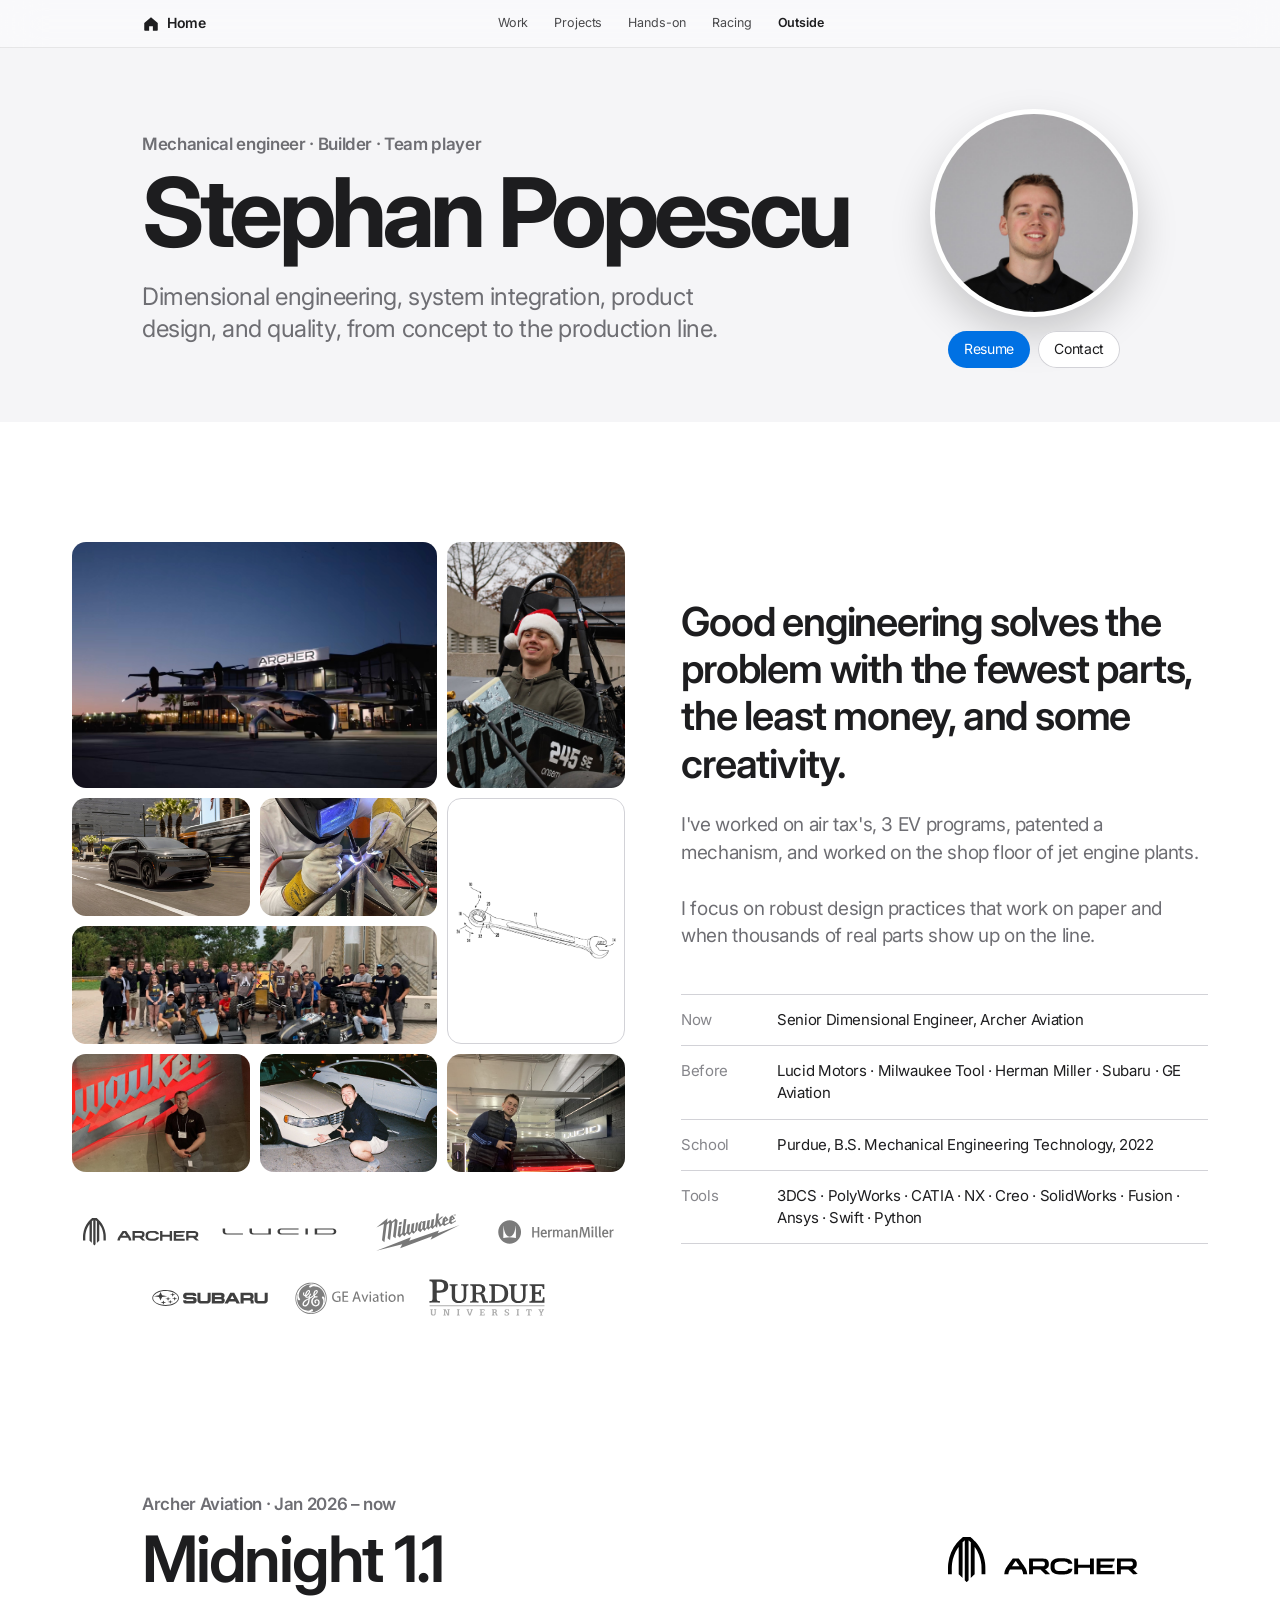
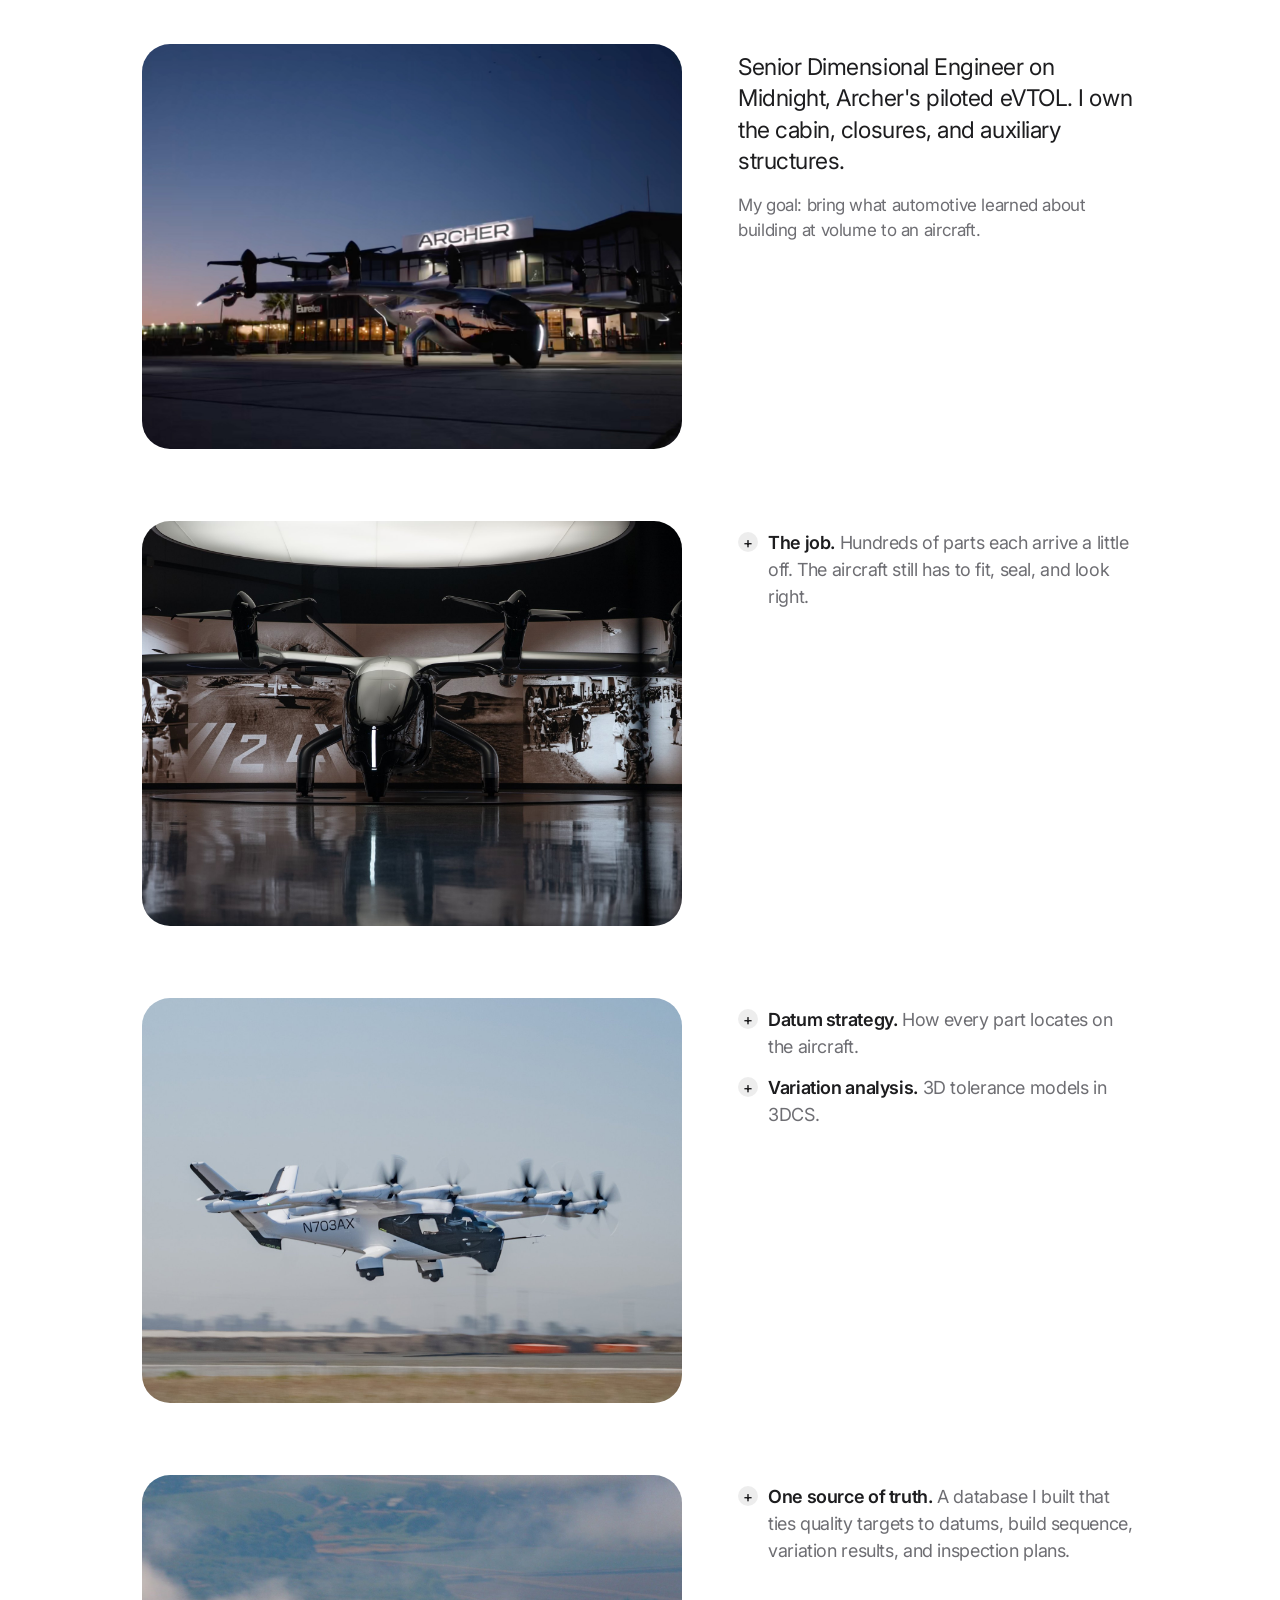
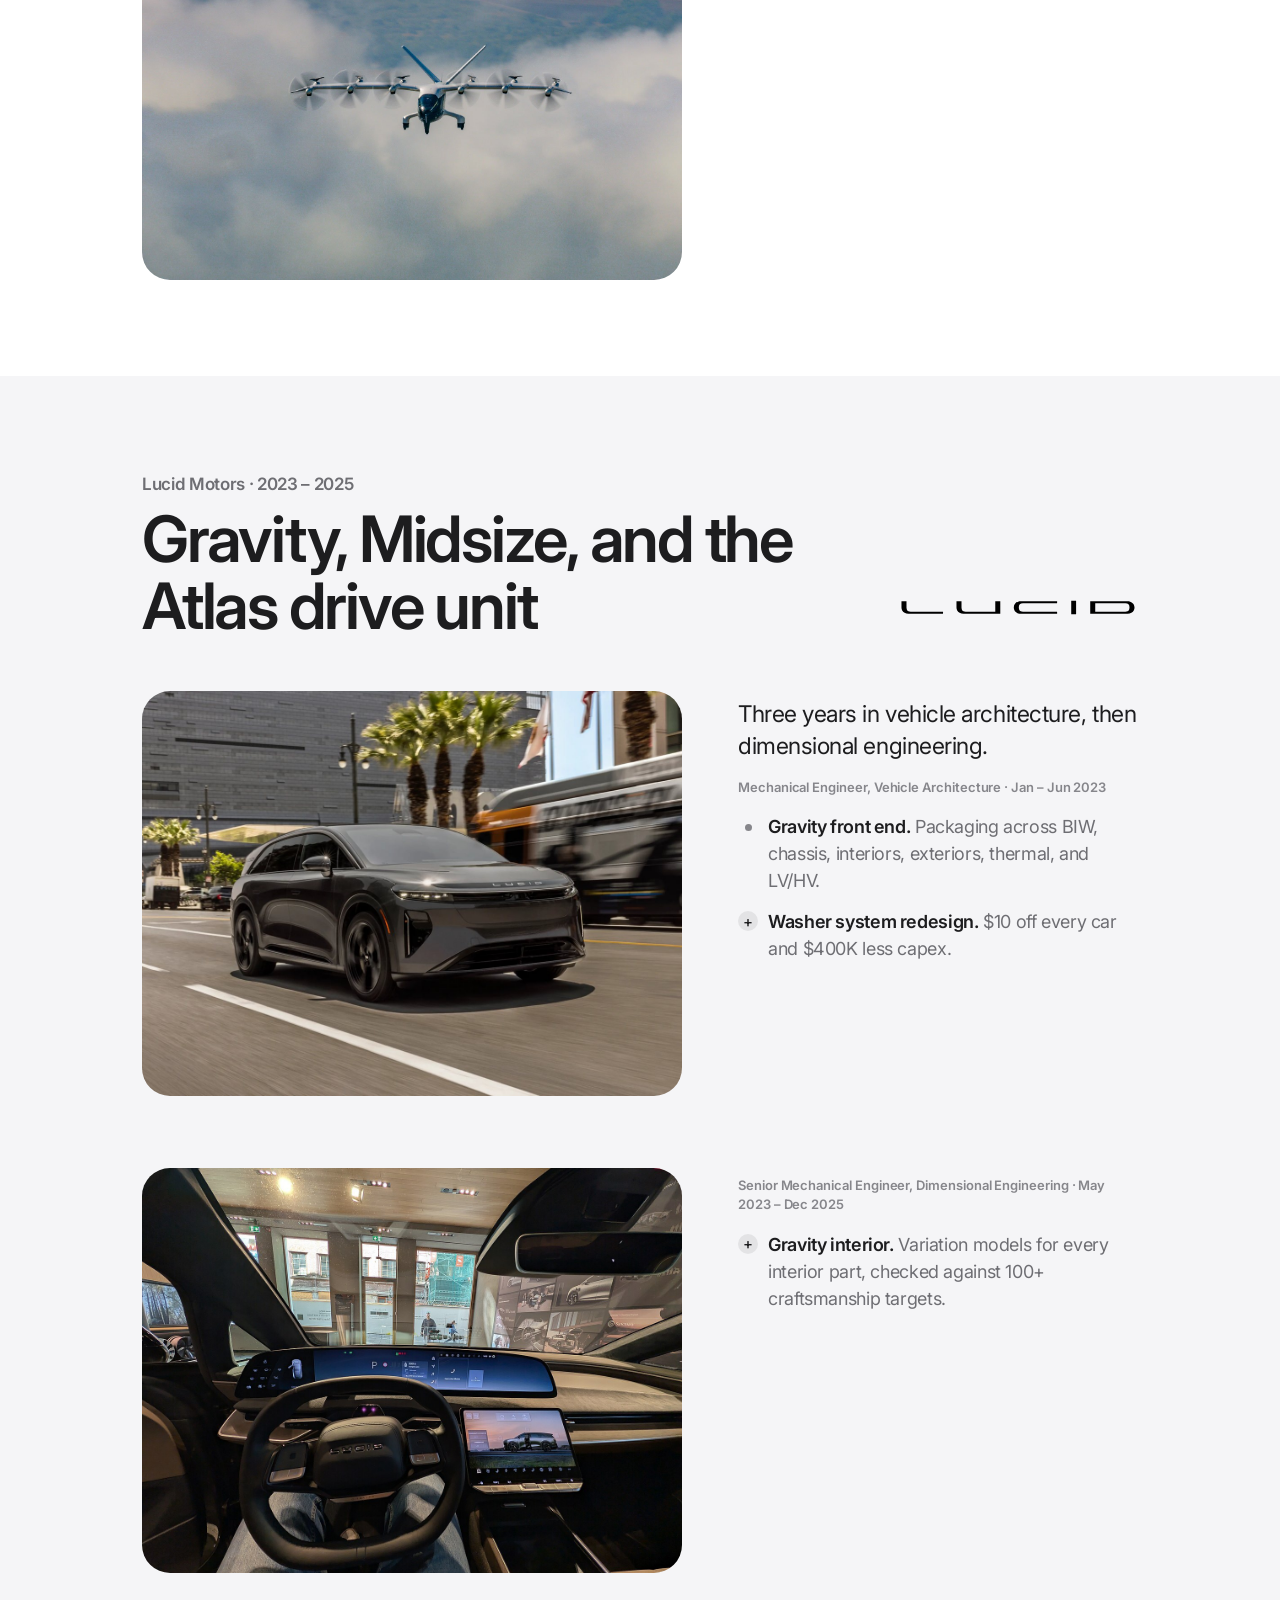
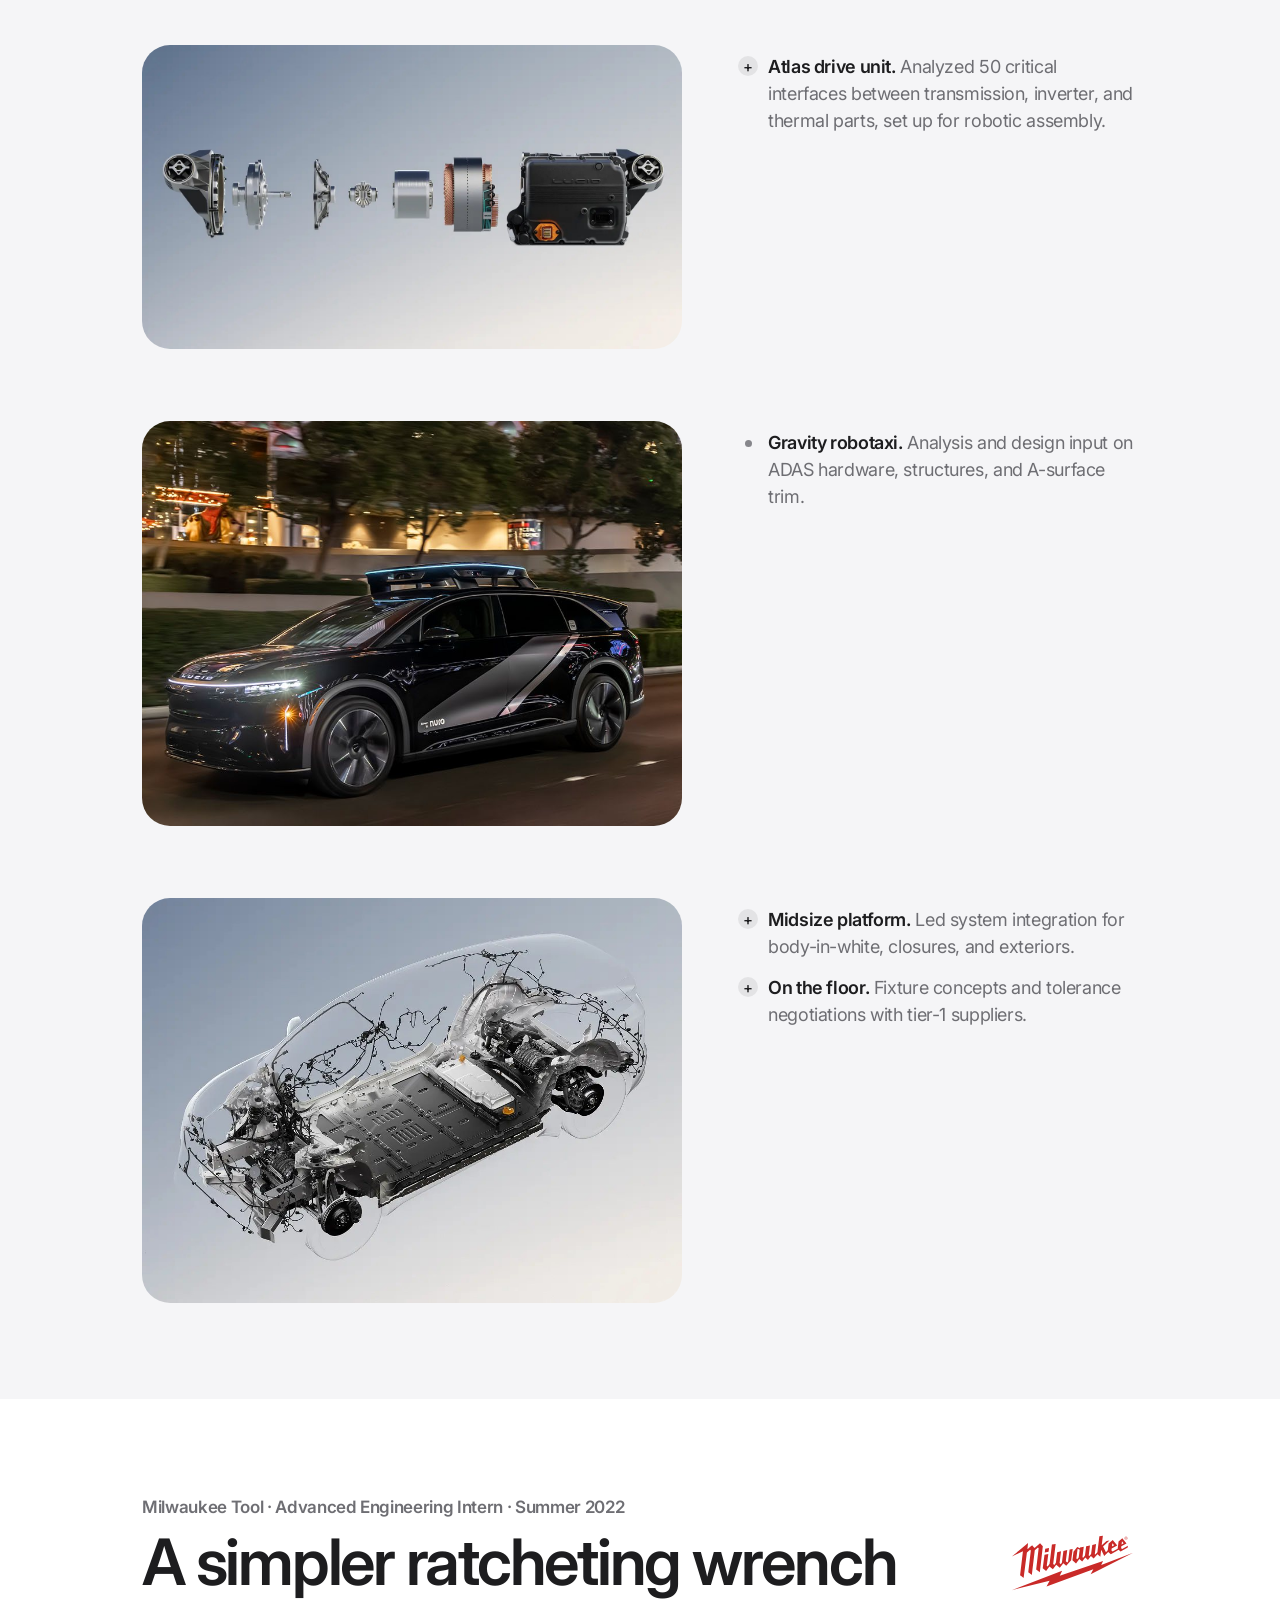
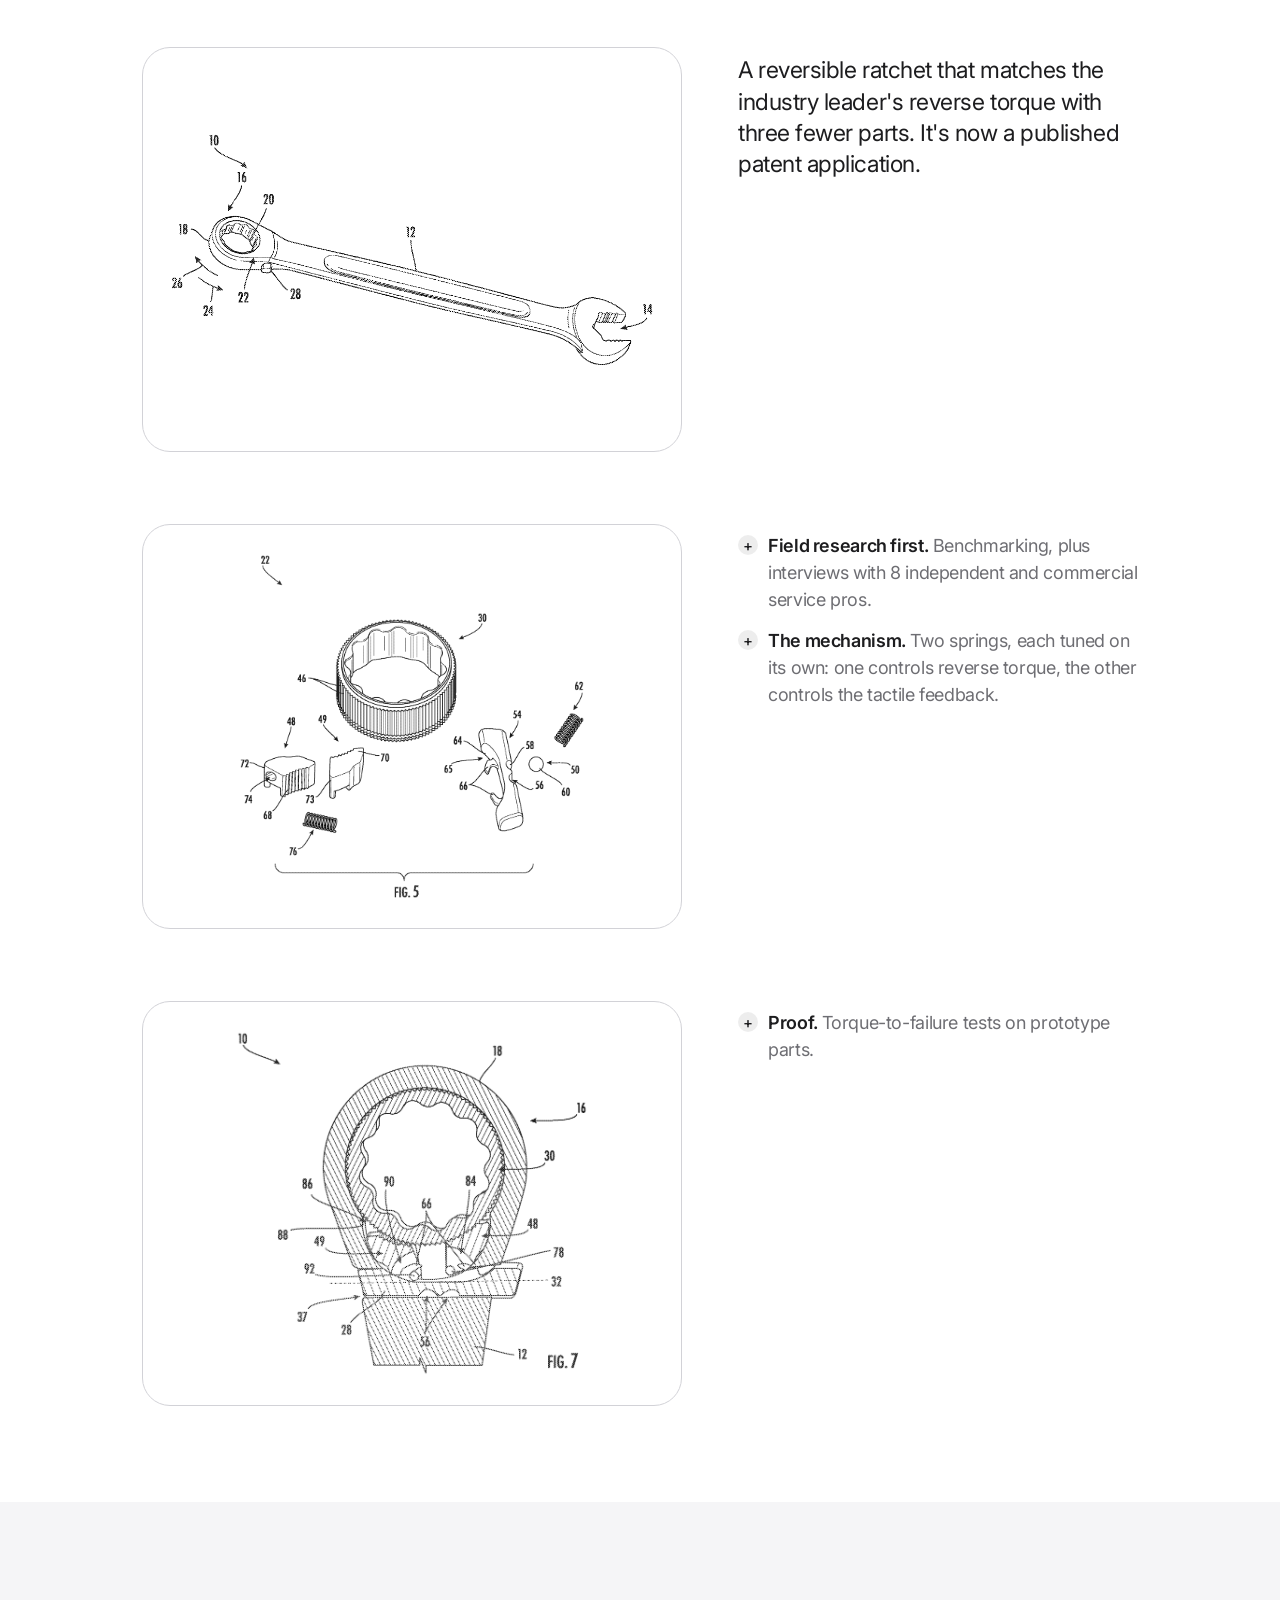
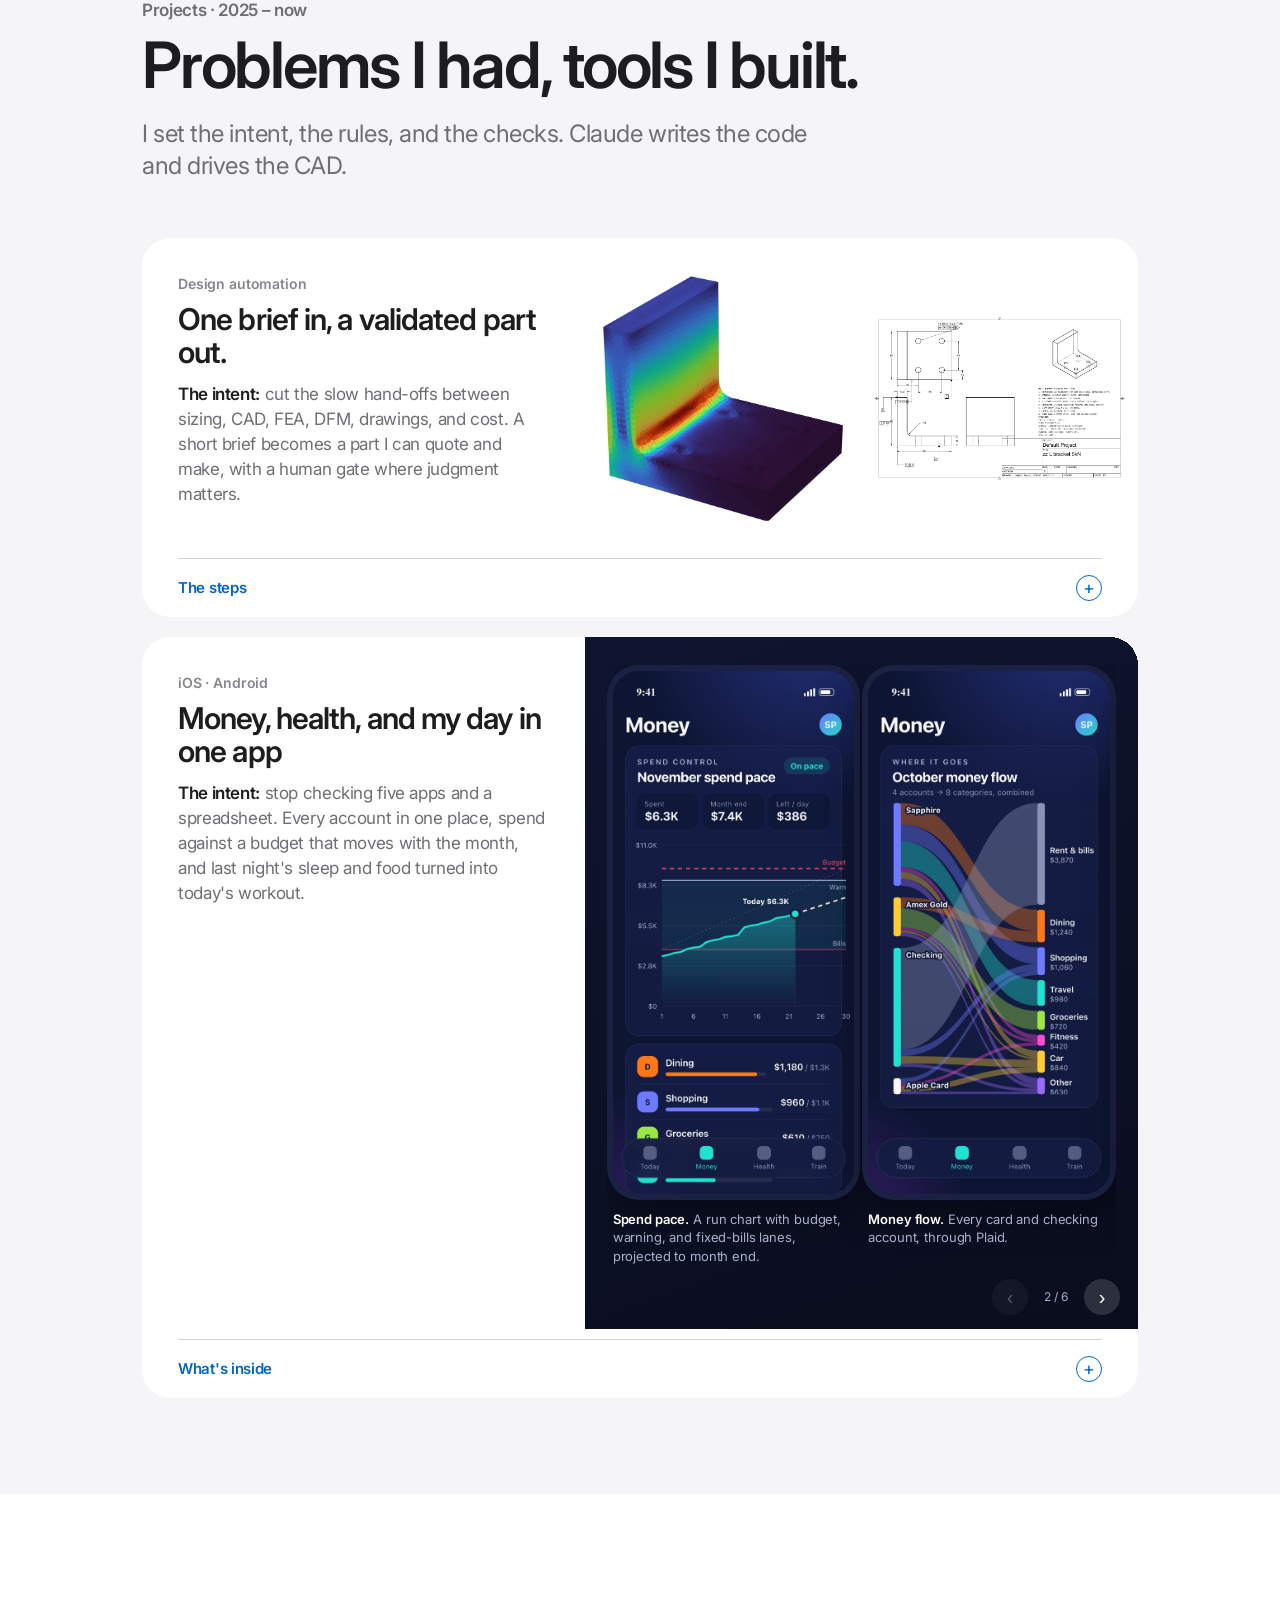
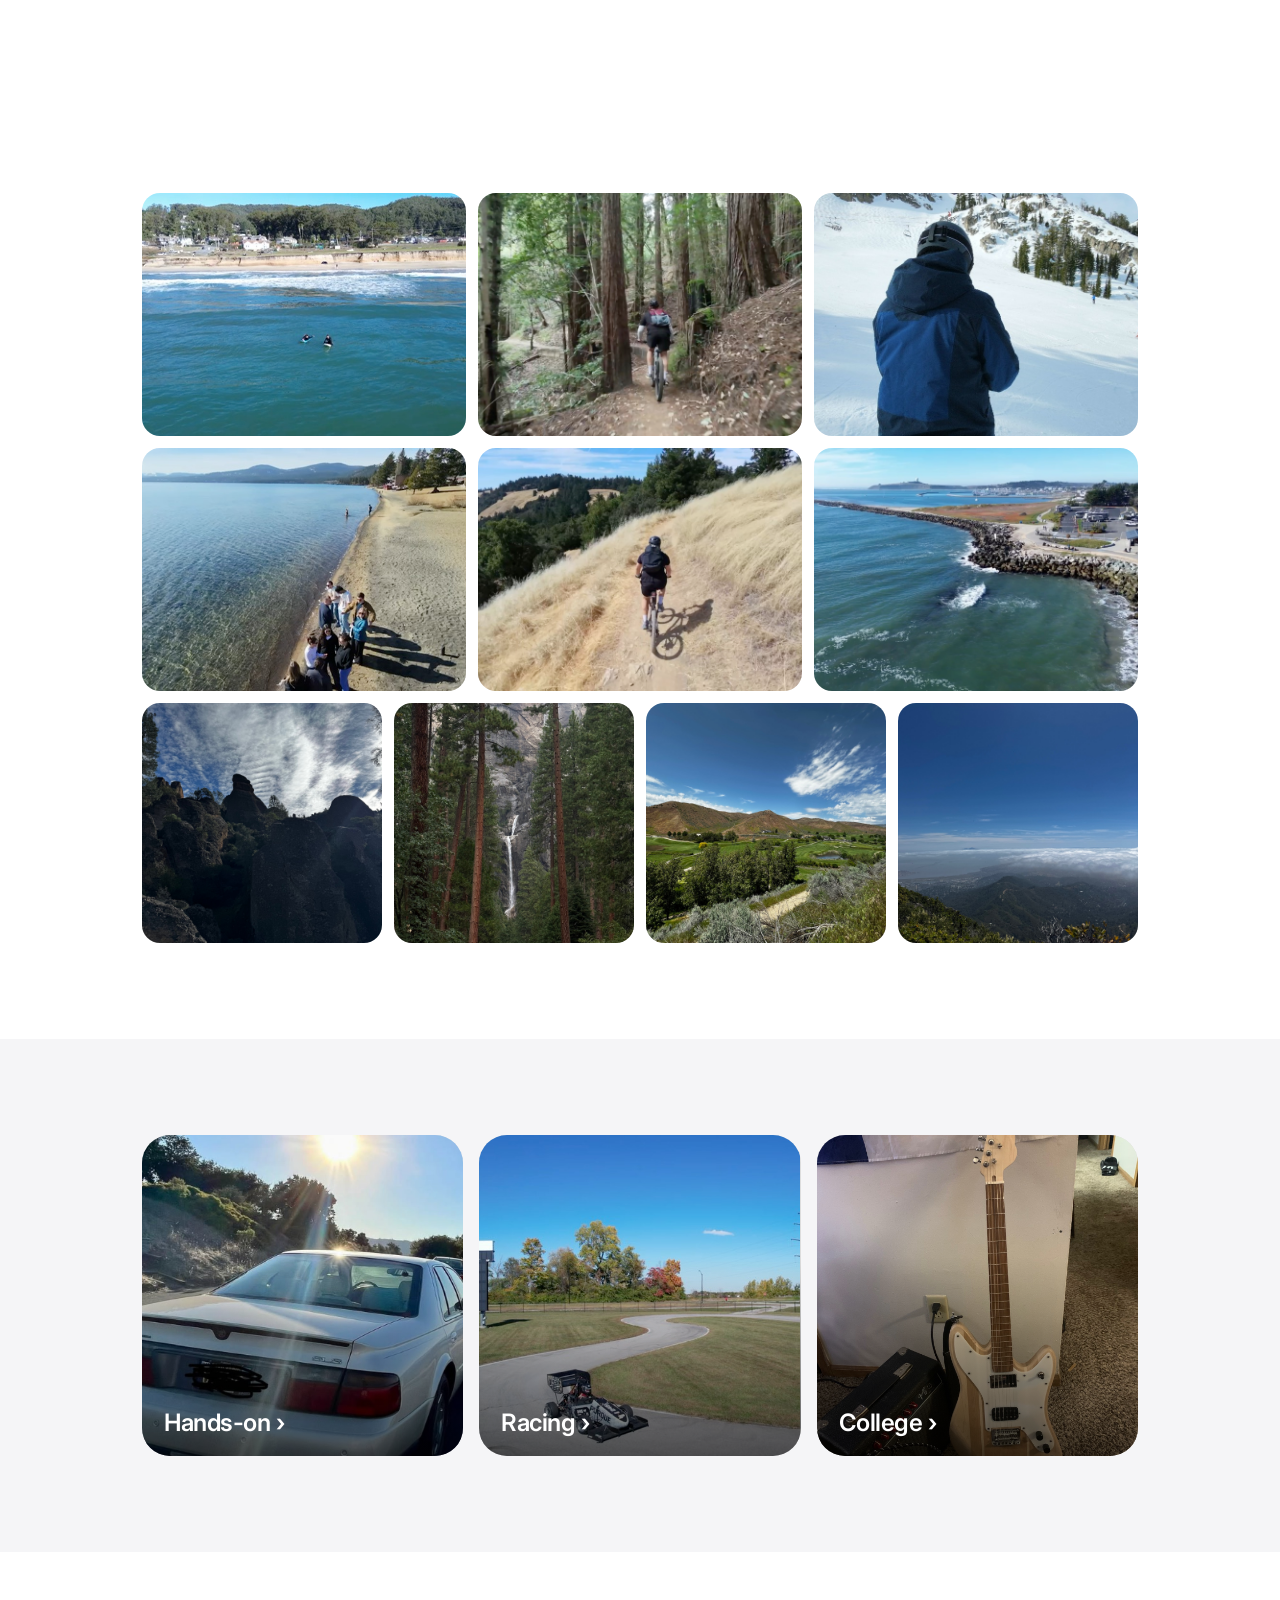
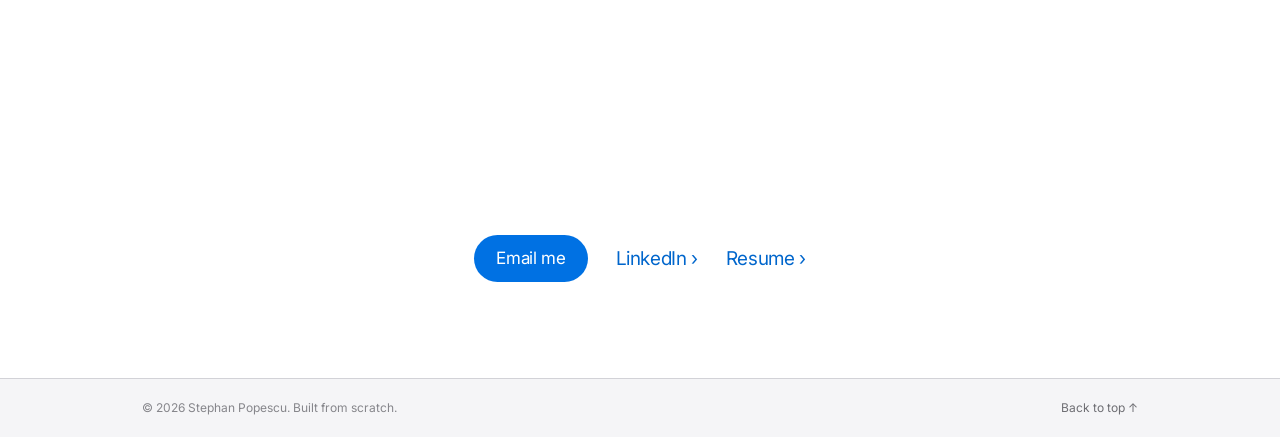
==== commit 6b16072c: "Portfolio v6: tab views, tighter copy, expandable work bullets, bottom link tiles - Hands-on and Rac" ====
--- a/index.html
+++ b/index.html
@@ -3,9 +3,9 @@
 <meta charset="utf-8">
 <meta name="viewport" content="width=device-width, initial-scale=1">
 <title>Stephan Popescu</title>
-<meta name="description" content="Stephan Popescu — mechanical engineer. Concept to high volume on aircraft and cars, and I build, test, break, and fix things myself.">
+<meta name="description" content="Stephan Popescu, mechanical engineer. Dimensional engineering and product design on an air taxi, EVs, and hand tools, from concept to production.">
 <meta property="og:title" content="Stephan Popescu — Mechanical Engineer">
-<meta property="og:description" content="Concept to high volume on aircraft and cars. I build, test, break, and fix things myself.">
+<meta property="og:description" content="Dimensional engineering and product design on an air taxi, EVs, and hand tools, from concept to production.">
 <meta property="og:image" content="media/me/portrait.jpg">
 <link rel="preconnect" href="https://fonts.googleapis.com">
 <link rel="preconnect" href="https://fonts.gstatic.com" crossorigin="">
@@ -43,9 +43,9 @@
 <section class="hero" id="top" data-fixed="start">
   <div class="wrap">
     <div class="hero-copy">
-      <p class="eyebrow">Proven Mechanical Engineer - Builder - Team player</p>
+      <p class="eyebrow">Mechanical engineer · Builder · Team player</p>
       <h1>Stephan Popescu</h1>
-      <p class="hero-line">Experienced in dimensional engineering, system integration, product design, and process engineering / quality.</p>
+      <p class="hero-line">Dimensional engineering, system integration, product design, and quality, from concept to the production line.</p>
     </div>
   </div>
 </section>
@@ -74,9 +74,8 @@
       </div>
     </div>
     <div class="about-text">
-    <p class="eyebrow"></p>
-    <p class="statement">Engineering is solving problems in the most efficient, economical, and creative way possible.&nbsp;</p>
-    <p class="body">I've worked from concept to production on an air taxi, three EV programs, mechanic hand tools, and a Formula SAE car. My strongest skill is making a design that works on paper also work when thousands of real parts show up on the line. Engineering is a team sport, so I adapt how I work to get the team to the goal faster.</p>
+    <p class="statement">Good engineering solves the problem with the fewest parts, the least money, and some creativity.</p>
+    <p class="body">I've worked on air tax's, 3 EV programs, patented a mechanism, and worked on the shop floor of jet engine plants.<br><br>I focus on robust design practices that work on paper and when thousands of real parts show up on the line. </p>
     <ul class="facts">
       <li><span>Now</span>Senior Dimensional Engineer, Archer Aviation</li>
       <li><span>Before</span>Lucid Motors · Milwaukee Tool · Herman Miller · Subaru · GE Aviation</li>
@@ -95,7 +94,7 @@
     <header class="work-head">
       <div>
         <p class="eyebrow">Archer Aviation · Jan 2026 – now</p>
-        <h2 class="headline">Designing an air taxi at scale</h2>
+        <h2 class="headline">Midnight 1.1</h2>
       </div>
       <img class="co-logo" src="media/logos/archer.svg" alt="Archer Aviation" data-nolb="">
     </header>
@@ -103,25 +102,33 @@
       <div class="st-row">
         <figure class="st-media"><img src="media/archer/midnight.jpg" alt="Archer Midnight eVTOL aircraft" loading="lazy"><figcaption>Archer Midnight&nbsp;</figcaption></figure>
         <div class="st-copy">
-          <p class="lead">Senior Dimensional Engineer on Midnight, Archer's piloted eVTOL. I own dimensional engineering for the cabin, closures, and auxiliary structures. <br><br>My goal is to bring the high-volume design practices into the aerospace industry.</p>
+          <p class="lead">Senior Dimensional Engineer on Midnight, Archer's piloted eVTOL. I own the cabin, closures, and auxiliary structures.</p>
+          <p>My goal: bring what automotive learned about building at volume to an aircraft.</p>
         </div>
       </div>
       <div class="st-row">
         <figure class="st-media"><img src="media/archer/hangar.jpg" alt="Archer Midnight, front view in the hangar" loading="lazy"><figcaption>Midnight, front view <span class="credit">Image: Archer Aviation</span></figcaption></figure>
         <div class="st-copy">
-          <ul class="pts"><li><b>What is Dimensional engineering on an aircraft?</b> <br>When hundreds of parts each come in a little off, does the finished product still fit, seal, and look right? How do you design a system that is robust to tolerance accumulation? <br><br>On a car the answer is driven by volume design decisions. You get a lot of data from a lot of builds, and design with RSS tolerance analysis. Aerospace builds far fewer units, with composite and metallic structures that are far more variable more than stamped steel.</li></ul>
+          <div class="pts">
+            <details class="pt"><summary><b>The job.</b> Hundreds of parts each arrive a little off. The aircraft still has to fit, seal, and look right.</summary><p></p></details>
+          </div>
         </div>
       </div>
       <div class="st-row">
         <figure class="st-media"><img src="media/archer/takeoff.jpg" alt="Midnight during a conventional takeoff" loading="lazy"><figcaption>Midnight in flight test <span class="credit">Image: Archer Aviation</span></figcaption></figure>
         <div class="st-copy">
-          <ul class="pts"><li><b>Datum strategy.</b> I choose how each part is located in its fixture and on the aircraft, so the features that matter are measured from the same place they are built from.</li><li><b>Variation analysis.</b> I build 3D tolerance models in 3DCS, run them, and move datums and tolerances until the assembly hits its performance &amp; safety accuracy targets.</li></ul>
+          <div class="pts">
+            <details class="pt"><summary><b>Datum strategy.</b> How every part locates on the aircraft.</summary><p></p></details>
+            <details class="pt"><summary><b>Variation analysis.</b> 3D tolerance models in 3DCS.</summary><p></p></details>
+          </div>
         </div>
       </div>
       <div class="st-row">
         <figure class="st-media"><img src="media/archer/flight.jpg" alt="Midnight flying above the clouds" loading="lazy"><figcaption>Midnight above the clouds <span class="credit">Image: Archer Aviation</span></figcaption></figure>
         <div class="st-copy">
-          <ul class="pts"><li><b>One source of truth.</b> I built an interactive database that links perceived-quality targets, datum schemes, assembly sequence, variation results, and inspection plans. Design, manufacturing, and quality all look at the same page, so fewer things fall through the cracks.</li></ul>
+          <div class="pts">
+            <details class="pt"><summary><b>One source of truth.</b> A database I built that ties quality targets to datums, build sequence, variation results, and inspection plans.</summary><p></p></details>
+          </div>
         </div>
       </div>
     </div>
@@ -134,7 +141,7 @@
     <header class="work-head">
       <div>
         <p class="eyebrow">Lucid Motors · 2023 – 2025</p>
-        <h2 class="headline">Midsize Platform, Gravity&nbsp; &amp; Atlas Drive Unit</h2>
+        <h2 class="headline">Gravity, Midsize, and the Atlas drive unit</h2>
       </div>
       <img class="co-logo wide" src="media/logos/lucid.svg" alt="Lucid Motors" data-nolb="">
     </header>
@@ -142,38 +149,46 @@
       <div class="st-row">
         <figure class="st-media"><img src="media/lucid/gravity.jpg" alt="Lucid Gravity SUV" loading="lazy"><figcaption>Gravity <span class="credit">Image: Lucid Motors</span></figcaption></figure>
         <div class="st-copy">
-          <p class="lead">Three years in vehicle architecture and dimensional engineering. I worked on the Gravity SUV inside and out, the Atlas drive unit, the Gravity robotaxi, and the Midsize platform.</p>
-          <h4>Mechanical Engineer, Vehicle Architecture · Jan – Jun 2023</h4>
-          <ul class="pts">
-            <li>Front-end architecture on Gravity: BIW, chassis, interiors, exteriors, thermal, LV/HV.</li>
-            <li>I led cross-functional packaging reviews on the exterior washer system and showed senior management the tradeoffs. The result was $10 off every car and $400K less capex.</li>
-          </ul>
+          <p class="lead">Three years in vehicle architecture, then dimensional engineering.</p>
+          <p class="kicker">Mechanical Engineer, Vehicle Architecture · Jan – Jun 2023</p>
+          <div class="pts">
+            <p class="pt"><b>Gravity front end.</b> Packaging across BIW, chassis, interiors, exteriors, thermal, and LV/HV.</p>
+            <details class="pt"><summary><b>Washer system redesign.</b> $10 off every car and $400K less capex.</summary><p></p></details>
+          </div>
         </div>
       </div>
       <div class="st-row">
         <figure class="st-media"><img src="media/lucid/gravity-dash.jpg" alt="Lucid Gravity front dashboard and displays" loading="lazy"><figcaption>Gravity interior <span class="credit">Photo: <a href="https://commons.wikimedia.org/wiki/File:Insude_Lucid_Gravity_at_Lucid_Studio_Oslo.jpg">Premeditated</a>, CC BY-SA 4.0</span></figcaption></figure>
         <div class="st-copy">
           <p class="kicker">Senior Mechanical Engineer, Dimensional Engineering · May 2023 – Dec 2025</p>
-          <ul class="pts"><li><b>Gravity interior.</b> I built 3DCS variation models with Monte Carlo analysis for every interior component and checked them against more than 100 functional and craftsmanship targets. We found the problems early, while a design change was still cheap.</li></ul>
+          <div class="pts">
+            <details class="pt"><summary><b>Gravity interior.</b> Variation models for every interior part, checked against 100+ craftsmanship targets.</summary><p></p></details>
+          </div>
         </div>
       </div>
       <div class="st-row">
         <figure class="st-media natural"><img src="media/lucid/atlas.jpg" alt="Exploded view of the Lucid Atlas drive unit" loading="lazy"><figcaption>Atlas drive unit <span class="credit">Image: Lucid Motors</span></figcaption></figure>
         <div class="st-copy">
-          <ul class="pts"><li><b>Atlas drive unit.</b> I modeled the 50 critical interfaces between transmission, inverter, and thermal parts, with a focus on robotic assembly. A robot can't "feel" a part into place, so the stack has to work on paper first.</li></ul>
+          <div class="pts">
+            <details class="pt"><summary><b>Atlas drive unit.</b>&nbsp;Analyzed 50 critical interfaces between transmission, inverter, and thermal parts, set up for robotic assembly.</summary><p></p></details>
+          </div>
         </div>
       </div>
       <div class="st-row">
         <figure class="st-media"><img src="media/lucid/robotaxi.jpg" alt="Lucid Gravity robotaxi with Nuro sensor halo" loading="lazy"><figcaption>Gravity robotaxi <span class="credit">Image: Lucid, Nuro, Uber</span></figcaption></figure>
         <div class="st-copy">
-          <ul class="pts"><li><b>Gravity robotaxi.</b> I gave analysis and design input on ADAS hardware, structures, and A-surface trim.</li></ul>
+          <div class="pts">
+            <p class="pt"><b>Gravity robotaxi.</b> Analysis and design input on ADAS hardware, structures, and A-surface trim.</p>
+          </div>
         </div>
       </div>
       <div class="st-row">
         <figure class="st-media"><img src="media/lucid/midsize.jpg" alt="Lucid Midsize platform, see-through view" loading="lazy"><figcaption>Midsize platform, the base for Cosmos and Earth <span class="credit">Image: Lucid Motors</span></figcaption></figure>
         <div class="st-copy">
-          <ul class="pts"><li><b>Midsize program.</b> I led system integration for body-in-white, closures, and exteriors, using statistics and first principles to improve dimensional accuracy.</li>
-            <li><b>On the floor.</b> Fixture concepts and tolerance negotiations with tier-1 suppliers, plus hand measurements, 3D laser scanning, and PolyWorks analysis.</li></ul>
+          <div class="pts">
+            <details class="pt"><summary><b>Midsize platform.</b> Led system integration for body-in-white, closures, and exteriors.</summary><p></p></details>
+            <details class="pt"><summary><b>On the floor.</b> Fixture concepts and tolerance negotiations with tier-1 suppliers.</summary><p></p></details>
+          </div>
         </div>
       </div>
     </div>
@@ -185,8 +200,8 @@
   <div class="wrap">
     <header class="work-head">
       <div>
-        <p class="eyebrow">Milwaukee Tool · Summer 2022</p>
-        <h2 class="headline">Advanced Engineering Intern</h2>
+        <p class="eyebrow">Milwaukee Tool · Advanced Engineering Intern · Summer 2022</p>
+        <h2 class="headline">A simpler ratcheting wrench</h2>
       </div>
       <img class="co-logo" src="media/logos/milwaukee.svg" alt="Milwaukee Tool" data-nolb="">
     </header>
@@ -194,21 +209,25 @@
       <div class="st-row">
         <figure class="st-media paper"><img src="media/milwaukee/wrench.png" alt="Patent drawing of the ratcheting wrench" loading="lazy"><figcaption>Fig. 1, the wrench <span class="credit"><a href="https://patents.google.com/patent/US20240082990A1/en">US 2024/0082990 A1</a>, Melkovitz &amp; Popescu</span></figcaption></figure>
         <div class="st-copy">
-          <p class="lead">I designed a new reversible ratcheting wrench mechanism. It matches the industry leader's reverse torque with three fewer parts, and it is now a published patent application.</p>
-          <p>A ratchet only works if it holds torque in one direction and slips in the other, and you need to be able to reverse that mechanism. The industry leader set the bar on reverse torque, The goal was to match it with a simpler &amp; more intuitive mechanism.</p>
+          <p class="lead">A reversible ratchet that matches the industry leader's reverse torque with three fewer parts. It's now a published patent application.</p>
+          <p></p>
         </div>
       </div>
       <div class="st-row">
         <figure class="st-media paper"><img src="media/milwaukee/exploded.png" alt="Exploded view of the gear, pawls, and springs" loading="lazy"><figcaption>Fig. 5, the mechanism</figcaption></figure>
         <div class="st-copy">
-          <ul class="pts"><li><b>Field research first.</b> I did benchmarking and talked with 8 independent and commercial service pros, then turned what they said into a list of key user needs.</li>
-            <li><b>The mechanism.</b> A simple gear / pawl architecture, and a switching mechanism that decouples reverse torque and tactile feedback with 2 tunable spring constants.&nbsp;</li></ul>
+          <div class="pts">
+            <details class="pt"><summary><b>Field research first.</b> Benchmarking, plus interviews with 8 independent and commercial service pros.</summary><p></p></details>
+            <details class="pt"><summary><b>The mechanism.</b>&nbsp;Two springs, each tuned on its own: one controls reverse torque, the other controls the tactile feedback.<div class="st-row" style="color: rgb(29, 29, 31); font-size: 17px; letter-spacing: -0.374px; background-color: rgb(255, 255, 255);"></div></summary><p></p></details>
+          </div>
         </div>
       </div>
       <div class="st-row">
         <figure class="st-media paper"><img src="media/milwaukee/section.png" alt="Section view of the pawls engaging the gear" loading="lazy"><figcaption>Fig. 7, section view</figcaption></figure>
         <div class="st-copy">
-          <ul class="pts"><li><b>Proof.</b> I did benchtop torque-to-failure tests on prototype parts to get confidence in the design before more money went into it.</li></ul>
+          <div class="pts">
+            <details class="pt"><summary><b>Proof.</b> Torque-to-failure tests on prototype parts.</summary><p></p></details>
+          </div>
         </div>
       </div>
     </div>
@@ -219,22 +238,22 @@
 <section class="band gray" id="tools">
   <div class="wrap">
     <p class="eyebrow">Projects · 2025 – now</p>
-    <h2 class="headline">Problems I had, and tools I built.</h2>
-    <p class="sub">Each of these started as something slow, manual, or missing. I set the intent, the rules, and the checks. Claude is the tool I use to write the code and drive the CAD.</p>
+    <h2 class="headline">Problems I had, tools I built.</h2>
+    <p class="sub">I set the intent, the rules, and the checks. Claude writes the code and drives the CAD.</p>
 
     <div class="bento">
       <article class="tile span2">
         <div class="tile-text">
           <p class="tile-eyebrow">Design automation</p>
-          <h3>From an idea to a validated part in my hand.</h3>
-          <p><b class="intent">The intent:</b> remove the slow hand-offs between sizing, CAD, simulation, manufacturability, drawings, and cost. One short brief should become a part I can quote, make, and hold, with a human gate where judgment matters.</p>
+          <h3>One brief in, a validated part out.</h3>
+          <p><b class="intent">The intent:</b> cut the slow hand-offs between sizing, CAD, FEA, DFM, drawings, and cost. A short brief becomes a part I can quote and make, with a human gate where judgment matters.</p>
         </div>
         <div class="tile-media duo" data-gallery="Design pipeline">
           <img src="media/projects/bracket-fea.png" alt="FEA stress plot of the 5 kN L-bracket" loading="lazy">
           <img src="media/projects/bracket-drawing.png" alt="ASME Y14.5 drawing of the L-bracket" loading="lazy">
         </div>
         <details class="dive in-tile">
-          <summary>See the workflow</summary>
+          <summary>The steps</summary>
           <div class="dive-body">
             <ol class="steps">
               <li><b>Brief.</b> Function, quantity, process, material, and targets for cost, volume, and mass.</li>
@@ -245,7 +264,6 @@
               <li><b>Human gate.</b> I approve or change the list. Then one CAD revision and one FEA re-run.</li>
               <li><b>GD&amp;T + stack-up</b>, then an <b>ASME Y14.5 drawing</b>, a <b>BOM</b>, and a <b>sourced cost plan</b>.</li>
             </ol>
-            <p></p>
           </div>
         </details>
       </article>
@@ -253,13 +271,13 @@
       <article class="tile span2 pos">
         <div class="tile-text">
           <p class="tile-eyebrow">iOS · Android</p>
-          <h3>One live picture of my personal life</h3>
-          <p><b class="intent">The intent:</b> stop checking five apps and a spreadsheet. I wanted one place that pulls every account together, tracks spend against a budget that moves with the month, and turns last night's sleep &amp; calorie intake into today's workout.</p>
+          <h3>Money, health, and my day in one app</h3>
+          <p><b class="intent">The intent:</b> stop checking five apps and a spreadsheet. Every account in one place, spend against a budget that moves with the month, and last night's sleep and food turned into today's workout.</p>
         </div>
         <div class="phones" data-gallery="PersonalOS">
           <figure><img src="media/projects/app-pace.jpg" alt="Spend pace run chart on day 22 with budget, warning, and bills lanes" loading="lazy"><figcaption><b>Spend pace.</b> A run chart with budget, warning, and fixed-bills lanes, projected to month end.</figcaption></figure>
-          <figure><img src="media/projects/app-flow.jpg" alt="Money flow from four accounts into eight spending categories" loading="lazy"><figcaption><b>Money flow.</b> Every card and checking account through Plaid, combined into one flow.</figcaption></figure>
-          <figure><img src="media/projects/app-cash.jpg" alt="Monthly cash flow bars, money in and money out" loading="lazy"><figcaption><b>Cash flow.</b> Money in and out by month, across all accounts, with bills and card due dates.</figcaption></figure>
+          <figure><img src="media/projects/app-flow.jpg" alt="Money flow from four accounts into eight spending categories" loading="lazy"><figcaption><b>Money flow.</b> Every card and checking account, through Plaid.</figcaption></figure>
+          <figure><img src="media/projects/app-cash.jpg" alt="Monthly cash flow bars, money in and money out" loading="lazy"><figcaption><b>Cash flow.</b> In and out by month, with bills and card due dates.</figcaption></figure>
           <figure><img src="media/projects/app-worth.jpg" alt="Net worth chart with each account" loading="lazy"><figcaption><b>Net worth.</b> Banks, brokerages, 401(k), and RSUs on one line.</figcaption></figure>
           <figure><img src="media/projects/app-ready.jpg" alt="Readiness score ring with sleep, HRV, resting heart rate, fueling, and load" loading="lazy"><figcaption><b>Readiness.</b> Sleep, HRV, resting heart rate, food, and load, each against my own 30-day baseline.</figcaption></figure>
           <figure><img src="media/projects/app-train.jpg" alt="Today's strength session set by readiness" loading="lazy"><figcaption><b>Train.</b> Readiness sets today's session and finds a time for it on the calendar.</figcaption></figure>
@@ -269,12 +287,11 @@
           <summary>What's inside</summary>
           <div class="dive-body">
             <ul>
-              <li><b>Money.</b> Bank and card sync through Plaid, spend against a plan that adjusts through the month, bills, card due dates, the best card to use at a store, and cash runway.</li>
-              <li><b>Health.</b> A daily readiness score from sleep, HRV, resting heart rate, food, and training load, each compared to my own 30-day baseline. It syncs from my watch and turns into a gym or recovery session for the day.</li>
+              <li><b>Money.</b> Bank and card sync, a budget that adjusts through the month, bills, card due dates, the best card for each store, and cash runway.</li>
+              <li><b>Health.</b> Watch data sets the day's gym or recovery session.</li>
               <li><b>Day.</b> Calendar, travel pulled from email, and a morning brief.</li>
             </ul>
-            <p>Native SwiftUI, I ported it to Android and made a public App Store version where users bring their own API keys.</p>
-            <p class="muted"></p>
+            <p>Native SwiftUI. I also ported it to Android and built an App Store version where people bring their own API keys.</p>
           </div>
         </details>
       </article>
@@ -282,21 +299,43 @@
   </div>
 </section>
 
+<!-- OUTSIDE -->
+<section class="band" id="outside">
+  <div class="wrap">
+    <h2 class="headline">The Outdoors</h2>
+    <p class="sub">My automated photographer comes with me to trails, ski runs, surf breaks, and lakes.</p>
+    <div class="reel" data-gallery="Drone">
+      <figure><video data-lazy="" src="media/drone/surf.mp4" poster="media/drone/surf.jpg" muted="" loop="" playsinline="" preload="none"></video><figcaption>Surf, Half Moon Bay</figcaption></figure>
+      <figure><video data-lazy="" src="media/drone/redwoods-singletrack.mp4" poster="media/drone/redwoods-singletrack.jpg" muted="" loop="" playsinline="" preload="none"></video><figcaption>Redwood singletrack</figcaption></figure>
+      <figure><video data-lazy="" src="media/drone/ski-run.mp4" poster="media/drone/ski-run.jpg" muted="" loop="" playsinline="" preload="none"></video><figcaption>Skiing, Tahoe</figcaption></figure>
+      <figure><video data-lazy="" src="media/drone/tahoe-lake.mp4" poster="media/drone/tahoe-lake.jpg" muted="" loop="" playsinline="" preload="none"></video><figcaption>Lake Tahoe shore</figcaption></figure>
+      <figure><video data-lazy="" src="media/drone/hills-ride.mp4" poster="media/drone/hills-ride.jpg" muted="" loop="" playsinline="" preload="none"></video><figcaption>Golden hills</figcaption></figure>
+      <figure><video data-lazy="" src="media/drone/jetty.mp4" poster="media/drone/jetty.jpg" muted="" loop="" playsinline="" preload="none"></video><figcaption>Pillar Point</figcaption></figure>
+    </div>
+    <div class="quad" data-gallery="Hikes">
+      <img src="media/life/pinnacles.jpg" alt="Pinnacles" loading="lazy">
+      <img src="media/life/yosemite.jpg" alt="Yosemite falls" loading="lazy">
+      <img src="media/life/hills.jpg" alt="Green hills" loading="lazy">
+      <img src="media/life/ridge.jpg" alt="Ridge above the fog" loading="lazy">
+    </div>
+  </div>
+</section>
+
 <!-- HANDS-ON -->
-<section class="band" id="hands">
+<section class="band tabview" id="hands">
   <div class="wrap">
     <p class="eyebrow">2001 Cadillac Seville SLS</p>
-    <h2 class="headline">Hands on car work</h2>
+    <h2 class="headline">Hands-on car work</h2>
     <div class="car-intro">
-      <p class="sub">A 25-year-old Northstar V8 is a good teacher. When something fails, I find the cause, buy the part, and do the job myself, usually in a parking lot with hand tools.</p>
-      <figure class="car-shot" data-gallery="Cadillac"><img src="media/hands/cadillac.jpg" alt="My white 2001 Cadillac Seville SLS in a parking lot" loading="lazy"><figcaption><span style="color: rgb(110, 110, 115); font-size: 17px; letter-spacing: -0.34px;">2001 Cadillac Seville SLS</span></figcaption></figure>
+      <p class="sub">A 25-year-old Northstar V8 is a good teacher. When something fails, I find the cause, buy the part, and fix it myself, usually in a parking lot with hand tools.</p>
+      <figure class="car-shot" data-gallery="Cadillac"><img src="media/hands/cadillac.jpg" alt="My white 2001 Cadillac Seville SLS from behind, on a hill road at sunset" loading="lazy"><figcaption>From the sale listing</figcaption></figure>
     </div>
 
     <div class="job" data-gallery="Radiator">
       <div class="job-text">
         <h3>Radiator swap</h3>
         <p class="when">July 2023</p>
-        <p>The old radiator was cracked. I drained the coolant, pulled the old core, put in a new one, and checked the coolant housing on the way back together.</p>
+        <p>The old one cracked. I drained the coolant, pulled the core, fit the new one, and checked the coolant housing on the way back together.</p>
       </div>
       <figure class="j-big"><img src="media/hands/radiator-old.jpg" alt="Old radiator out of the car, on the garage floor" loading="lazy"><figcaption>The old core, out</figcaption></figure>
       <figure><img src="media/hands/radiator-new.jpg" alt="New radiator before install" loading="lazy"><figcaption>The new one</figcaption></figure>
@@ -307,23 +346,22 @@
       <div class="job-text">
         <h3>Front brakes</h3>
         <p class="when">May 2023</p>
-        <p>The brakes didn't feel right, so a friend and I pulled the wheels to look. The pads were worn down and the rotors were scored, so I put in new pads and rotors.</p>
+        <p>The pedal felt wrong. A friend and I pulled the wheels: pads worn down, rotors scored. New pads and rotors went on.</p>
       </div>
       <figure class="j-big"><img src="media/hands/brake-rotor.jpg" alt="Front rotor and caliper with the wheel off" loading="lazy"><figcaption>Wheel off, caliper on</figcaption></figure>
       <figure><img src="media/hands/brake-pad.jpg" alt="Worn brake pad in the caliper" loading="lazy"><figcaption>Worn pad</figcaption></figure>
       <figure><img src="media/hands/brake-scored.jpg" alt="Scored rotor surface" loading="lazy"><figcaption>Scored rotor</figcaption></figure>
     </div>
 
-    <p class="muted center next"></p>
   </div>
 </section>
 
 <!-- PER -->
-<section class="band black" id="per">
+<section class="band black tabview" id="per">
   <div class="wrap">
     <p class="eyebrow">Purdue Electric Racing · 2020 – 2022</p>
     <h2 class="headline">Vehicle Dynamics Lead</h2>
-    <p class="sub">My sub-team designed, built, and tested the steering, brakes, and suspension on Purdue's electric Formula SAE car. As lead, I helped more than 15 members finish their projects while they learned timelines, budgets, manufacturing, and design.</p>
+    <p class="sub">My sub-team designed, built, and tested the steering, brakes, and suspension on Purdue's electric Formula SAE car. As lead, I got 15+ members through their projects while they learned timelines, budgets, design, and manufacturing.</p>
     <div class="wide-media" data-gallery="PER"><video data-lazy="" src="media/drone/car-corner.mp4" poster="media/drone/car-corner.jpg" muted="" loop="" playsinline="" preload="none"></video></div>
 
     <div class="bento">
@@ -337,8 +375,8 @@
         <details class="dive in-tile">
           <summary>Learn more</summary>
           <div class="dive-body">
-            <p>The joint had to work for all 8 A-arms on the car and be strong enough to be a structural part. Printed metal is anisotropic, so it isn't equally strong in every direction. I read material studies and pulled UTM test samples to learn how strong each print plane was.</p>
-            <p>I applied the cornering and braking load cases in Ansys Mechanical, then used topology optimization to remove weight. That gave shapes you could only make with a printer. All mating surfaces were finished with 3D-printed fixtures and a reamer to hit the exact diameter.</p>
+            <p>One joint design had to work on all 8 A-arms and carry structural load. Printed metal is anisotropic: it isn't equally strong in every direction. I read material studies and pulled test samples on a UTM to learn the strength of each print plane.</p>
+            <p>I ran the cornering and braking load cases in Ansys Mechanical, then used topology optimization to cut weight. The result is a shape only a printer can make. Mating bores were finished with printed fixtures and a reamer to hit size.</p>
             <div class="pair" data-gallery="Wishbone">
               <img src="media/per/wishbone-cad.jpg" alt="Wishbone joint CAD" loading="lazy">
               <img src="media/per/wishbone-loadcases.jpg" alt="Load cases for the front-left upper joint" loading="lazy">
@@ -357,9 +395,9 @@
         <details class="dive in-tile">
           <summary>Learn more</summary>
           <div class="dive-body">
-            <p><b>Structural.</b> I started from the old 1.27 lb, 0.187 in cast-iron rotor. Then I changed hole and slot size and pattern, thickness, button mounts, and fillets. For each version I tracked von Mises, 1st and 3rd principal stress, deformation, and factor of safety.</p>
-            <p><b>Thermal.</b> I took average wheel speed over one hot lap from real car data and turned each braking event into kinetic energy (½mv²). I assumed 60% becomes heat, split it across 4 rotors with the brake bias, and subtracted convection and radiation. Over repeated hot laps, the hand calc levels off near 635 °C. That is pretty far off from our test data (about 225 °F), which is OK, because our pads are rated for high temperatures. The next step is to measure that 0.6 instead of assuming it, and count gearbox and aero drag.</p>
-            <p><b>Outcome.</b> New front and rear rotors for PER 23: 1.4 lb (30%) less rotating mass, and documented methods for the next team.</p>
+            <p><b>Structural.</b> Starting point: the old 1.27 lb, 0.187 in cast-iron rotor. I varied hole and slot pattern, thickness, button mounts, and fillets, and tracked von Mises, principal stresses, deformation, and factor of safety for each version.</p>
+            <p><b>Thermal.</b> From real wheel-speed data over a hot lap, I turned each braking event into kinetic energy (½mv²), assumed 60% becomes heat, split it across the rotors by brake bias, and subtracted convection and radiation. Over repeated laps the hand calc levels off near 635 °C. Test data read about 225 °F, so the calc is very conservative, and the pads are rated for high temperatures either way. Next step: measure that 60% instead of assuming it, and count gearbox and aero drag.</p>
+            <p><b>Outcome.</b> New front and rear rotors on the car, and a written method the next team can rerun.</p>
           </div>
         </details>
       </article>
@@ -374,8 +412,8 @@
         <details class="dive in-tile">
           <summary>Learn more</summary>
           <div class="dive-body">
-            <p><b>3D-printed upright brackets.</b> The rear uprights were a complex 5-axis CNC part. To make them simpler, we printed a 17-4 PH version. I designed fixtures to shear the samples to failure along their print planes. That data calibrated our FEA, so later simulations of printed parts were more accurate.</p>
-            <p><b>Carbon-fiber link pull-out.</b> To bond the aluminum plugs into the CF tubes, we made samples with different surface finishes, epoxies, and application methods. Then we pulled them apart to find the best procedure for the car.</p>
+            <p><b>Printed upright brackets.</b> The rear uprights were a complex 5-axis CNC part, so we printed a 17-4 PH version instead. I designed fixtures to shear samples to failure along each print plane. That data calibrated our FEA for every printed part after it.</p>
+            <p><b>Carbon-fiber link pull-out.</b> Aluminum plugs bond into the carbon tubes. We made samples with different surface finishes, epoxies, and application methods, then pulled them apart to pick the procedure for the car.</p>
             <div class="pair" data-gallery="Testing">
               <img src="media/per/printed-brackets.jpg" alt="Printed stainless brackets" loading="lazy">
               <img src="media/per/tensile-fixture.jpg" alt="Tensile test fixture" loading="lazy">
@@ -386,11 +424,11 @@
     </div>
 
     <details class="dive on-dark">
-      <summary>The 2022 Season Recap</summary>
+      <summary>The 2022 season</summary>
       <div class="dive-body">
-        <p><b>Michigan, June 2022.</b> We passed mechanical inspection and finished every static event, including design and cost. Then voltage-tap problems in the battery modules kept us out of electrical tech, so we never got to run the dynamic events. That was a big lesson for me, and for the next leaders: test reliability on campus before you get to competition.</p>
-        <p><b>Fall 2022.</b>&nbsp;We fixed the voltage taps and ran the car at the Purdue Grand Prix track. Testing found more problems, like gear wear and battery-pack and LV-battery sizing, and we fixed them as we went. We logged more than 100 laps of wheel speed, shock position, steering angle, acceleration, and pack temperatures and flows. That data was crucial for future hub-motor architecture development.</p>
-        <p><b>Before I was lead (2020–21),</b> I designed and sourced the 2022 steering system, ran FEA on the fabricated parts, and learned CAM in Fusion to make steel parts on the CNC lathe.</p>
+        <p><b>Michigan, June 2022.</b> We passed mechanical inspection and finished every static event, design and cost included. Then voltage-tap faults in the battery modules kept us out of electrical tech, and we never ran the dynamic events. The lesson for me and the next leads: prove reliability on campus, not at competition.</p>
+        <p><b>Fall 2022.</b> We fixed the taps and ran the car at the Purdue Grand Prix track. Testing turned up gear wear and undersized pack and LV batteries, and we fixed them as we went. 100+ logged laps of wheel speed, shock travel, steering angle, acceleration, and pack temperatures became the base for the team's hub-motor design.</p>
+        <p><b>Before lead (2020–21).</b> I designed and sourced the 2022 steering system, ran FEA on the fabricated parts, and learned CAM in Fusion to cut steel parts on the CNC lathe.</p>
       </div>
     </details>
 
@@ -407,45 +445,28 @@
   </div>
 </section>
 
-<!-- OUTSIDE -->
-<section class="band gray" id="outside">
-  <div class="wrap">
-    <p class="eyebrow"></p>
-    <h2 class="headline">Drone photography<br>and the outdoors</h2>
-    <p class="sub">My automated photographer comes with me to trails, ski runs, surf&nbsp; trips, and lakes.&nbsp;</p>
-    <div class="reel" data-gallery="Drone">
-      <figure><video data-lazy="" src="media/drone/surf.mp4" poster="media/drone/surf.jpg" muted="" loop="" playsinline="" preload="none"></video><figcaption>Surf, Half Moon Bay</figcaption></figure>
-      <figure><video data-lazy="" src="media/drone/redwoods-singletrack.mp4" poster="media/drone/redwoods-singletrack.jpg" muted="" loop="" playsinline="" preload="none"></video><figcaption>Redwood singletrack</figcaption></figure>
-      <figure><video data-lazy="" src="media/drone/ski-run.mp4" poster="media/drone/ski-run.jpg" muted="" loop="" playsinline="" preload="none"></video><figcaption>Skiing, Tahoe</figcaption></figure>
-      <figure><video data-lazy="" src="media/drone/tahoe-lake.mp4" poster="media/drone/tahoe-lake.jpg" muted="" loop="" playsinline="" preload="none"></video><figcaption>Lake Tahoe shore</figcaption></figure>
-      <figure><video data-lazy="" src="media/drone/hills-ride.mp4" poster="media/drone/hills-ride.jpg" muted="" loop="" playsinline="" preload="none"></video><figcaption>Golden hills</figcaption></figure>
-      <figure><video data-lazy="" src="media/drone/jetty.mp4" poster="media/drone/jetty.jpg" muted="" loop="" playsinline="" preload="none"></video><figcaption>Pillar Point</figcaption></figure>
-    </div>
-    <div class="quad" data-gallery="Hikes">
-      <img src="media/life/pinnacles.jpg" alt="Pinnacles" loading="lazy">
-      <img src="media/life/yosemite.jpg" alt="Yosemite falls" loading="lazy">
-      <img src="media/life/hills.jpg" alt="Green hills" loading="lazy">
-      <img src="media/life/ridge.jpg" alt="Ridge above the fog" loading="lazy">
-    </div>
-  </div>
-</section>
-
-<!-- COLLEGE TEASER -->
-<section class="band" id="college" data-fixed="end">
-  <div class="wrap">
-    <a class="college-link" href="college.html">
-      <div>
-        <p class="eyebrow">Purdue University</p>
-        <h3>Guitars, hammers, drawing packages, and research.</h3>
-        <p>The projects that started it all. <span class="arrow">Open the folder ›</span></p>
-      </div>
-      <img src="media/projects/guitar-done.jpg" alt="Finished custom guitar" loading="lazy" data-nolb="">
-    </a>
+<!-- MORE: three square links to the side pages -->
+<section class="band gray" id="more" data-fixed="end">
+  <div class="wrap">
+    <div class="more-grid">
+      <a class="more-tile" href="#hands">
+        <img src="media/hands/cadillac.jpg" alt="My 2001 Cadillac Seville SLS at sunset" loading="lazy" data-nolb="">
+        <div class="more-cap"><h3>Hands-on</h3><p>Radiator and brake jobs on my 2001 Cadillac Seville, done in a parking lot.</p></div>
+      </a>
+      <a class="more-tile" href="#per">
+        <video data-lazy="" src="media/drone/car-corner.mp4" poster="media/drone/car-corner.jpg" muted="" loop="" playsinline="" preload="none"></video>
+        <div class="more-cap"><h3>Racing</h3><p>Purdue Electric Racing. I led the steering, brakes, and suspension team.</p></div>
+      </a>
+      <a class="more-tile" href="college.html">
+        <img src="media/projects/guitar-done.jpg" alt="Finished custom guitar" loading="lazy" data-nolb="">
+        <div class="more-cap"><h3>College</h3><p>Guitars, hammers, drawing packages, and research.</p></div>
+      </a>
+    </div>
   </div>
 </section>
 
 <!-- CONTACT -->
-<section class="band gray contact" id="contact" data-fixed="end">
+<section class="band contact" id="contact" data-fixed="end">
   <div class="wrap narrow center">
     <h2 class="headline">Let's talk.</h2>
     <p class="sub">Mechanical engineering, product design and testing, or something I haven't built yet.</p>
--- a/style.css
+++ b/style.css
@@ -476,3 +476,67 @@
   .job figure:hover figcaption, .reel figure:hover figcaption { opacity: 1; transform: none; pointer-events: auto; }
   .car-shot figcaption span { color: inherit !important; font-size: inherit !important; }
 }
+
+/* v6: work highlights with a tap-to-expand detail */
+.st-copy div.pts { display: grid; gap: 14px; }
+.st-copy .lead + div.pts, .st-copy p + div.pts, .st-copy .kicker + div.pts { margin-top: 16px; }
+.st-copy .pt { position: relative; padding-left: 22px; font-size: 18px; line-height: 1.5; color: var(--ink-2); }
+.st-copy .pt::before { content: ''; position: absolute; left: 2px; top: .62em; width: 7px; height: 7px; border-radius: 50%; background: var(--ink-3); }
+.st-copy .pt b { color: var(--ink); font-weight: 600; }
+.st-copy details.pt > summary { list-style: none; cursor: pointer; }
+.st-copy details.pt > summary::-webkit-details-marker { display: none; }
+.st-copy details.pt { padding-left: 30px; }
+.st-copy details.pt::before { display: none; }
+.st-copy details.pt > summary::before {
+  content: '+'; position: absolute; left: 0; top: .2em;
+  display: flex; align-items: center; justify-content: center;
+  width: 20px; height: 20px; border-radius: 50%; background: rgba(0,0,0,.07); color: var(--ink);
+  font-size: 15px; line-height: 1; font-weight: 500; transition: transform .2s ease, background .2s;
+}
+.st-copy details.pt > summary:hover::before { background: rgba(0,0,0,.14); }
+.st-copy details.pt[open] > summary::before { transform: rotate(45deg); }
+.st-copy p.pt { padding-left: 30px; }
+.st-copy p.pt::before { left: 7px; }
+.st-copy details.pt > summary:focus-visible { outline: 2px solid var(--link); outline-offset: 3px; border-radius: 6px; }
+.st-copy details.pt > p { margin-top: 8px; font-size: 16px; line-height: 1.5; color: var(--ink-2); }
+.st-copy details.pt[open] > p { animation: ptIn .25s ease; }
+@keyframes ptIn { from { opacity: 0; transform: translateY(-4px); } to { opacity: 1; transform: none; } }
+@media (prefers-reduced-motion: reduce) { .st-copy details.pt[open] > p { animation: none; } .st-copy details.pt > summary::before { transition: none; } }
+
+/* v6: Hands-on, Racing, Outside open as their own tab views; the main page ends after Projects */
+.tabview { display: none; }
+body[data-view] main > section:not(.tabview) { display: none; }
+body[data-view="hands"] #hands, body[data-view="per"] #per { display: block; min-height: calc(100vh - 60px); padding-top: clamp(96px, 10vw, 128px); }
+
+/* v6: phones keep the nav, because three chapters now live only behind it */
+@media (max-width: 640px) {
+  .gnav-in { gap: 8px; padding: 0 14px; }
+  .gnav-home span { display: none; }
+  .gnav-home { margin-left: -6px; padding: 7px; }
+  .gnav nav { display: flex; flex: 1; min-width: 0; gap: 16px; overflow-x: auto; scrollbar-width: none;
+    -webkit-mask-image: linear-gradient(90deg, #000 88%, transparent); mask-image: linear-gradient(90deg, #000 88%, transparent); }
+  .gnav nav::-webkit-scrollbar { display: none; }
+  .gnav nav a { font-size: 13px; white-space: nowrap; padding: 13px 0; }
+  .gnav nav a:last-child { padding-right: 14px; }
+  .gnav-slot { width: 52px; }
+}
+
+/* v6: three square links at the bottom of the main page */
+.more-grid { display: grid; grid-template-columns: repeat(3, 1fr); gap: 16px; }
+.more-tile { position: relative; display: block; aspect-ratio: 1; border-radius: var(--r-lg); overflow: hidden; background: #ddd; color: #fff; isolation: isolate; }
+.more-tile:hover { text-decoration: none; }
+.more-tile img, .more-tile video { position: absolute; inset: 0; transition: transform .5s ease; }
+.more-tile video { object-position: 25% 70%; }
+.more-tile::after { content: ''; position: absolute; inset: 0; z-index: 1; background: linear-gradient(to top, rgba(0,0,0,.62) 0%, rgba(0,0,0,.18) 42%, transparent 62%); transition: background .3s ease; }
+.more-cap { position: absolute; left: 0; right: 0; bottom: 0; z-index: 2; padding: 20px 22px; }
+.more-cap h3 { font-size: 24px; font-weight: 600; letter-spacing: -.02em; line-height: 1.15; }
+.more-cap h3::after { content: ' ›'; }
+.more-cap p { font-size: 15px; line-height: 1.4; color: rgba(255,255,255,.9); max-height: 0; opacity: 0; overflow: hidden; transition: max-height .35s ease, opacity .3s ease, margin .3s ease; }
+.more-tile:hover p, .more-tile:focus-visible p { max-height: 6em; opacity: 1; margin-top: 6px; }
+.more-tile:hover::after, .more-tile:focus-visible::after { background: linear-gradient(to top, rgba(0,0,0,.75) 0%, rgba(0,0,0,.35) 55%, rgba(0,0,0,.1) 100%); }
+.more-tile:hover img, .more-tile:hover video { transform: scale(1.04); }
+.more-tile:focus-visible { outline: 3px solid var(--link); outline-offset: 3px; }
+@media (hover: none) { .more-cap p { max-height: none; opacity: 1; margin-top: 6px; } }
+@media (max-width: 760px) { .more-grid { grid-template-columns: 1fr; } .more-tile { aspect-ratio: 4 / 3; } }
+@media (prefers-reduced-motion: reduce) { .more-tile img, .more-tile video, .more-cap p { transition: none; } .more-tile:hover img, .more-tile:hover video { transform: none; } }
+body.editing .more-cap p { max-height: none; opacity: 1; margin-top: 6px; }
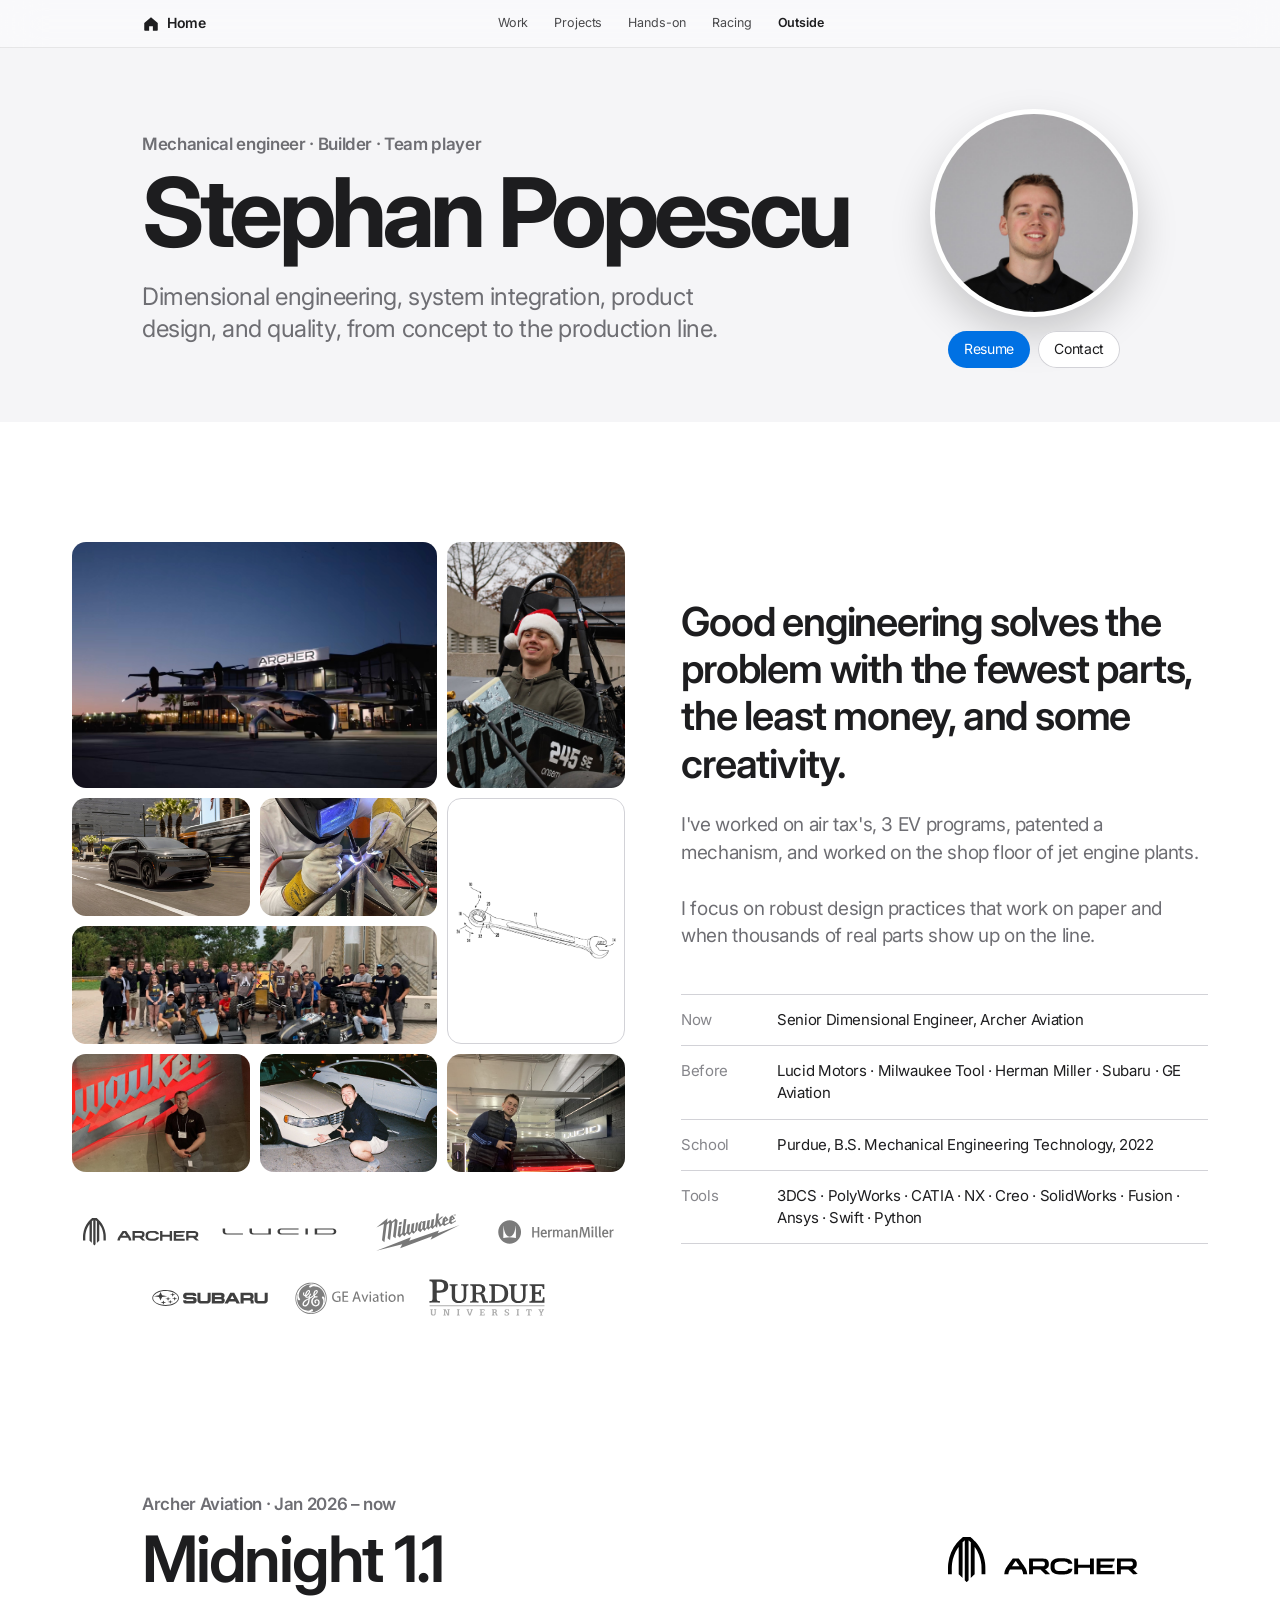
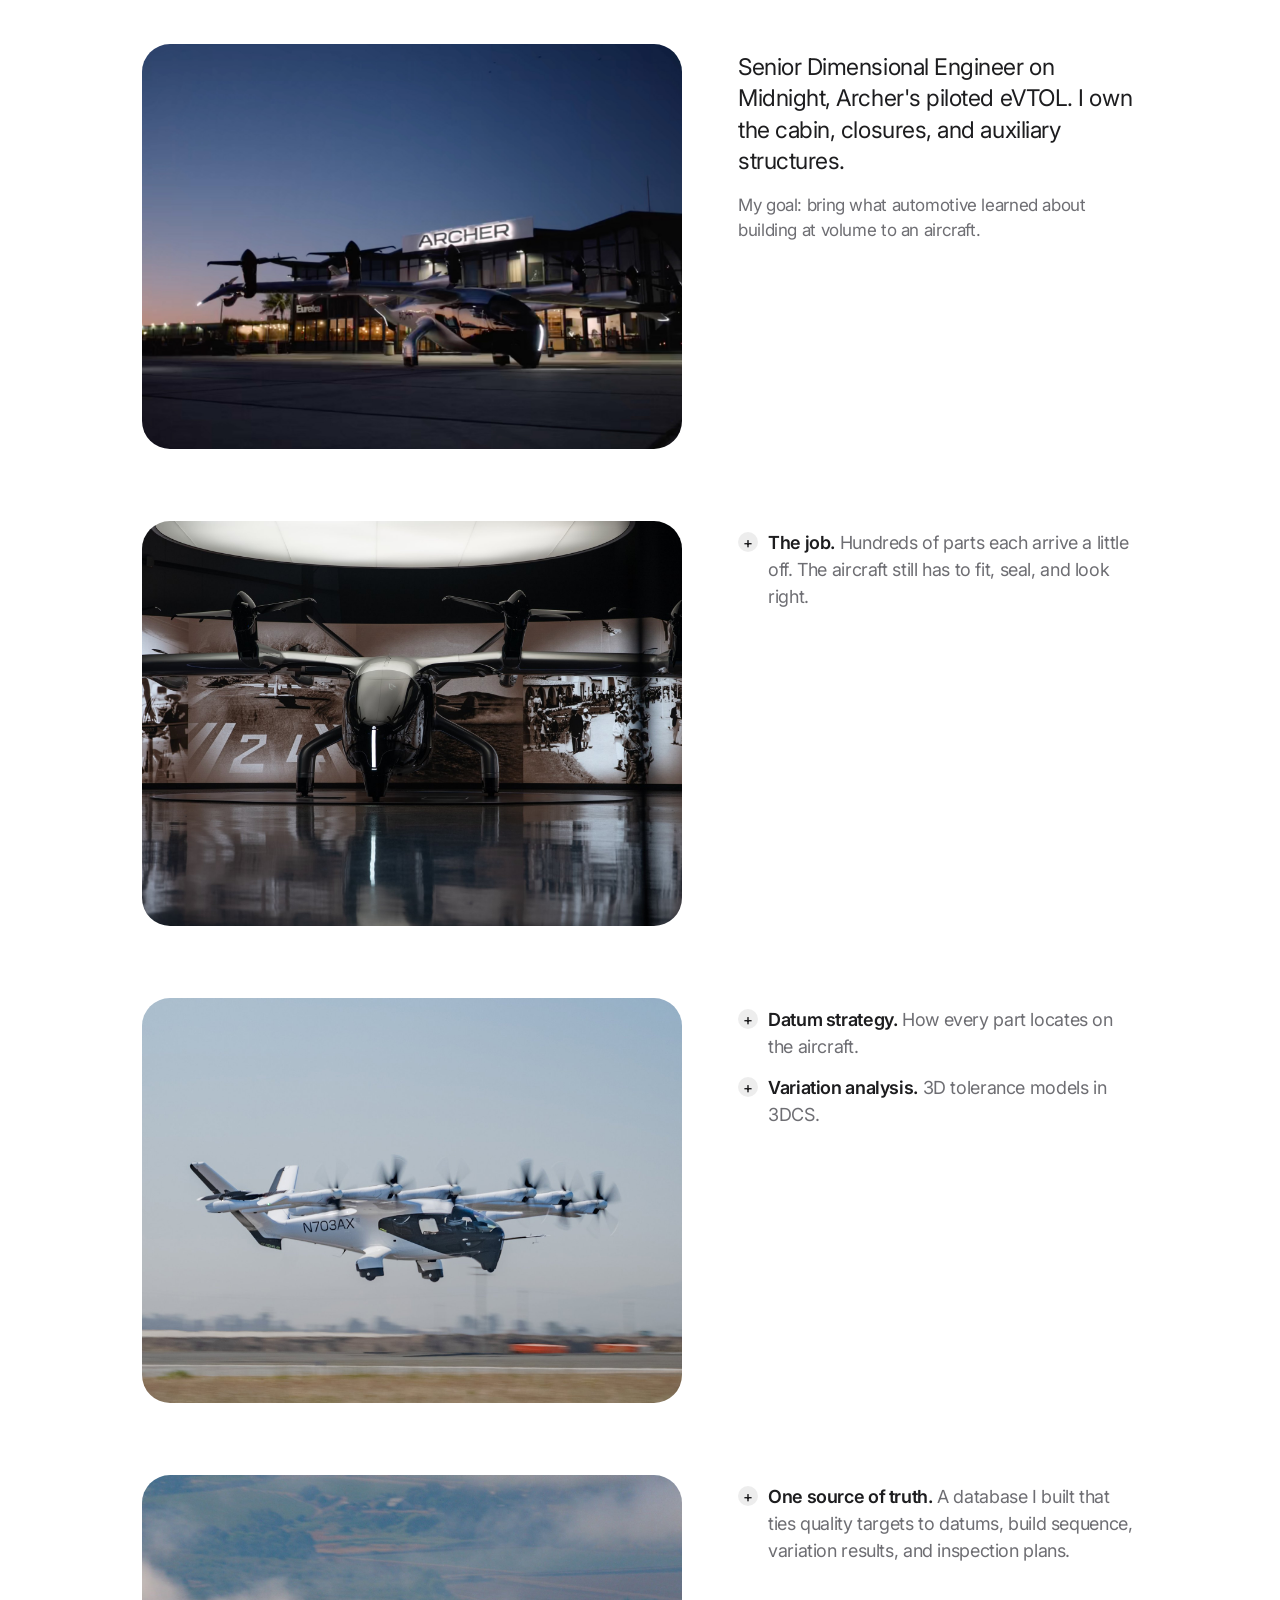
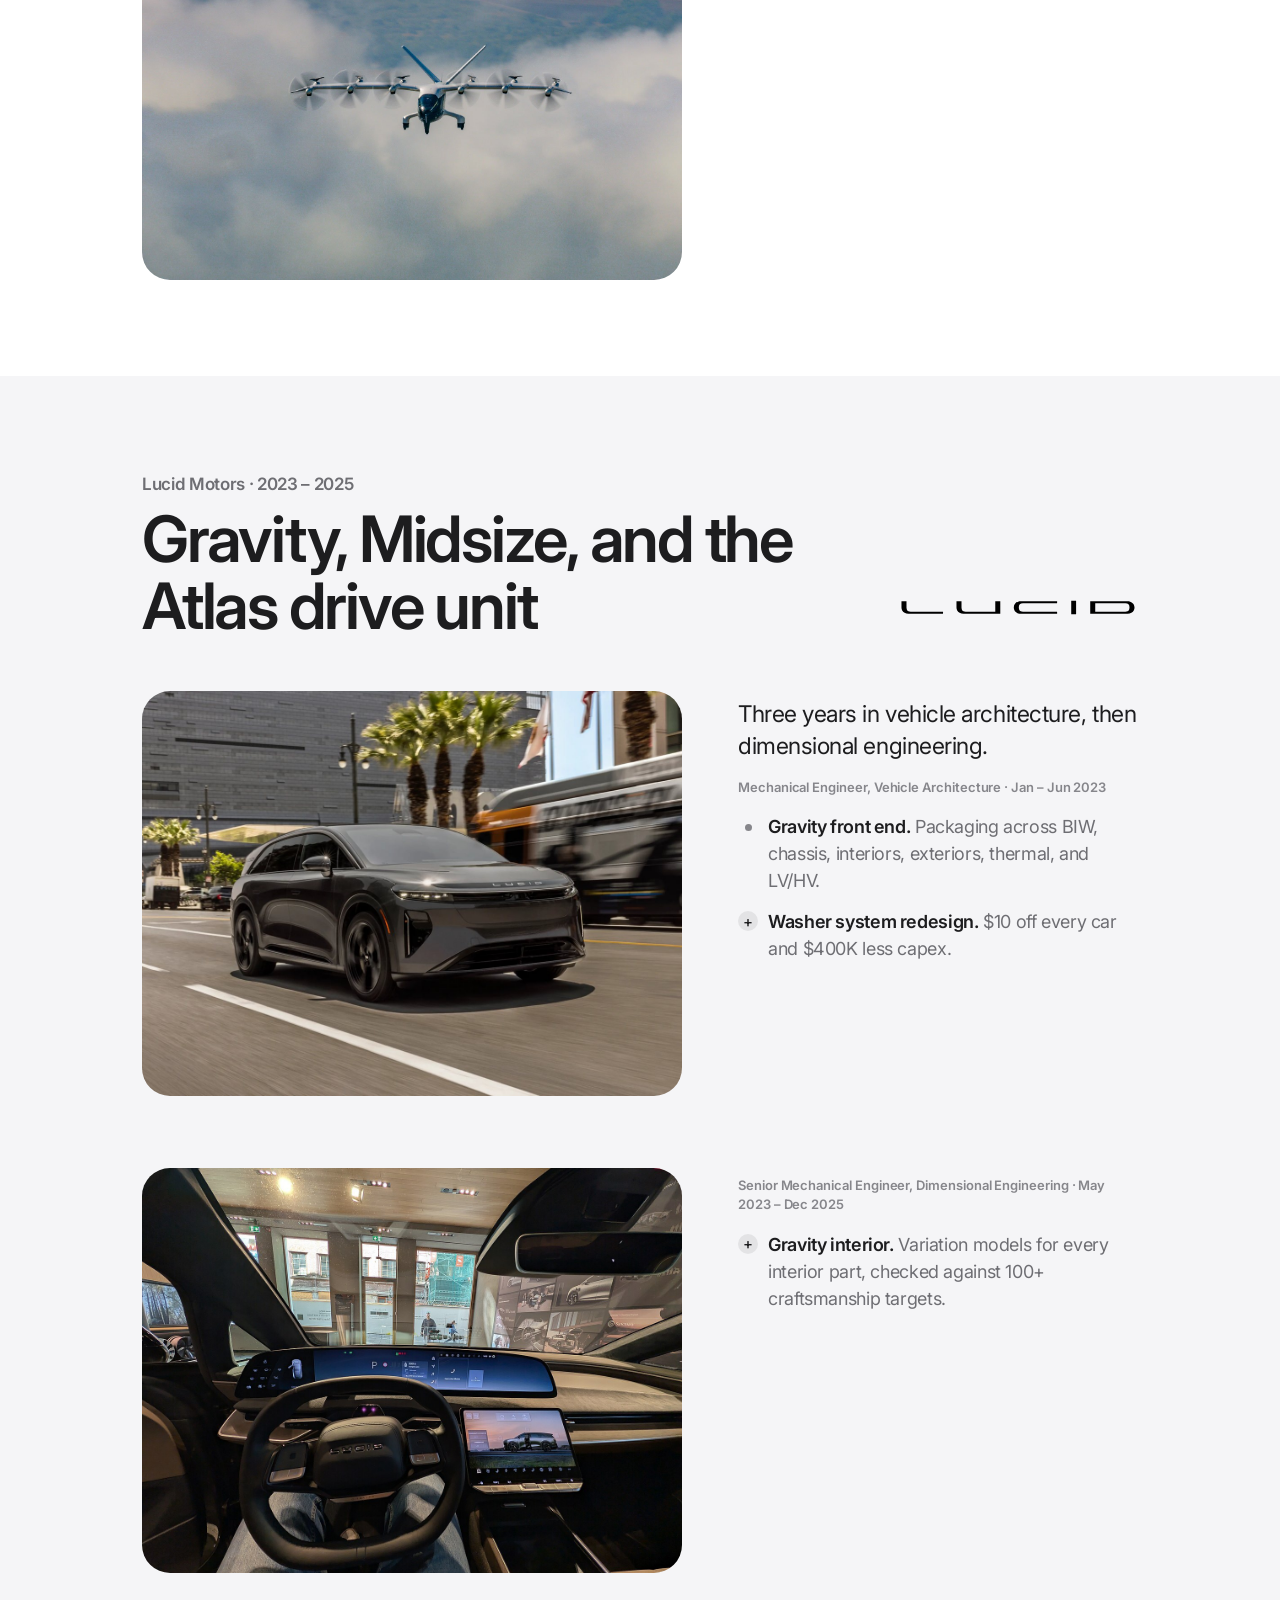
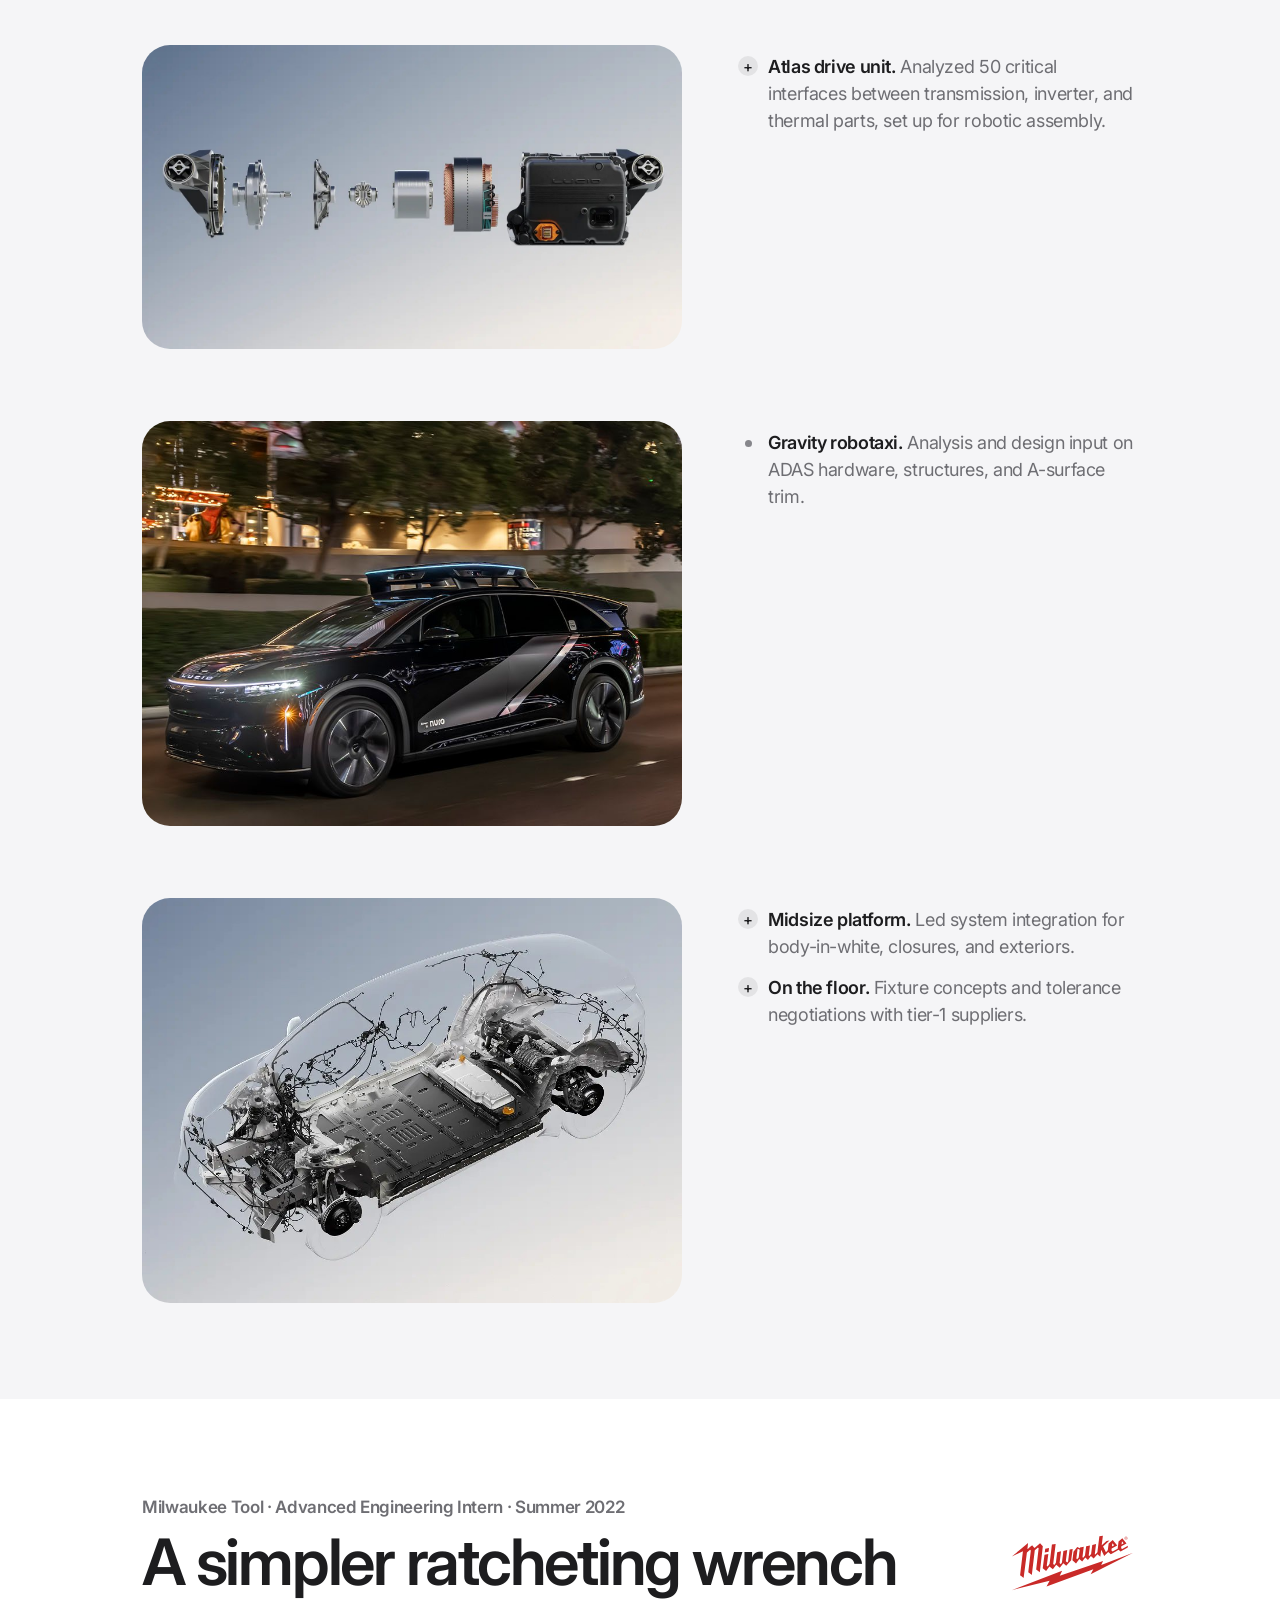
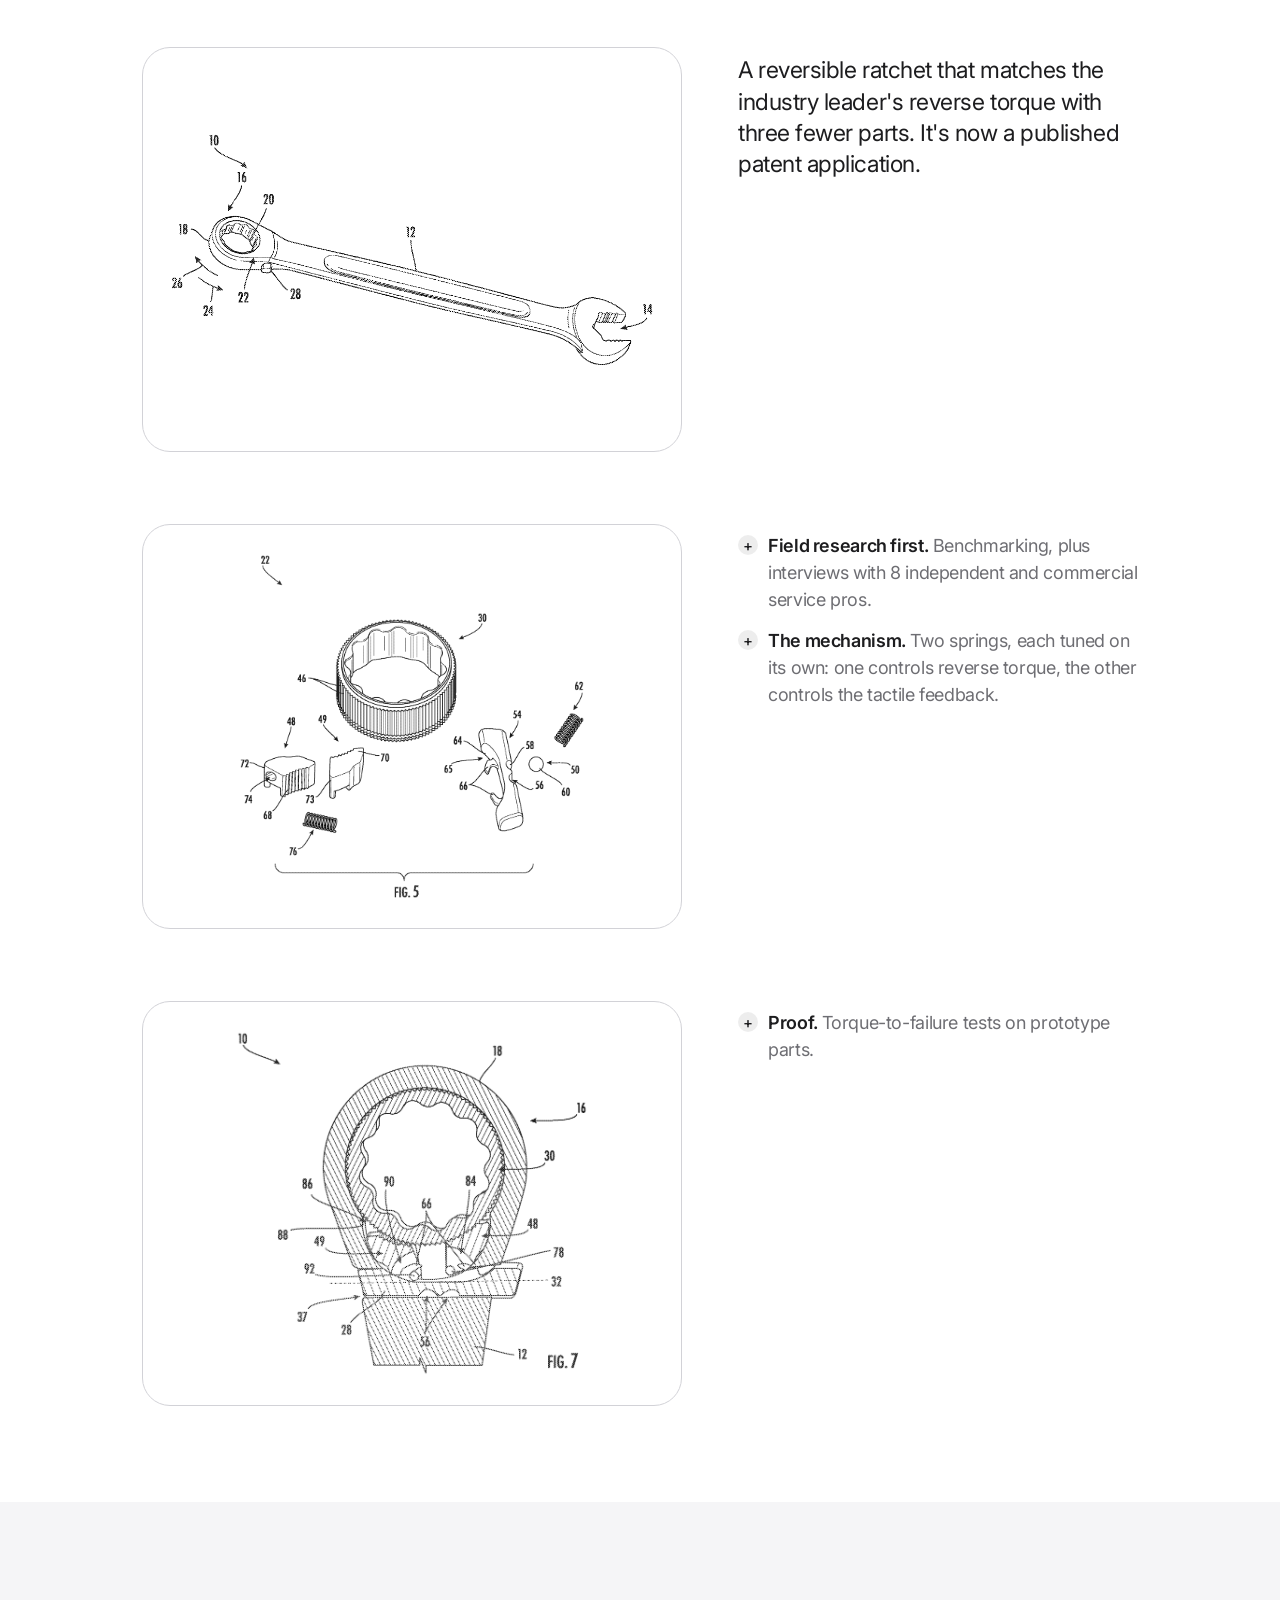
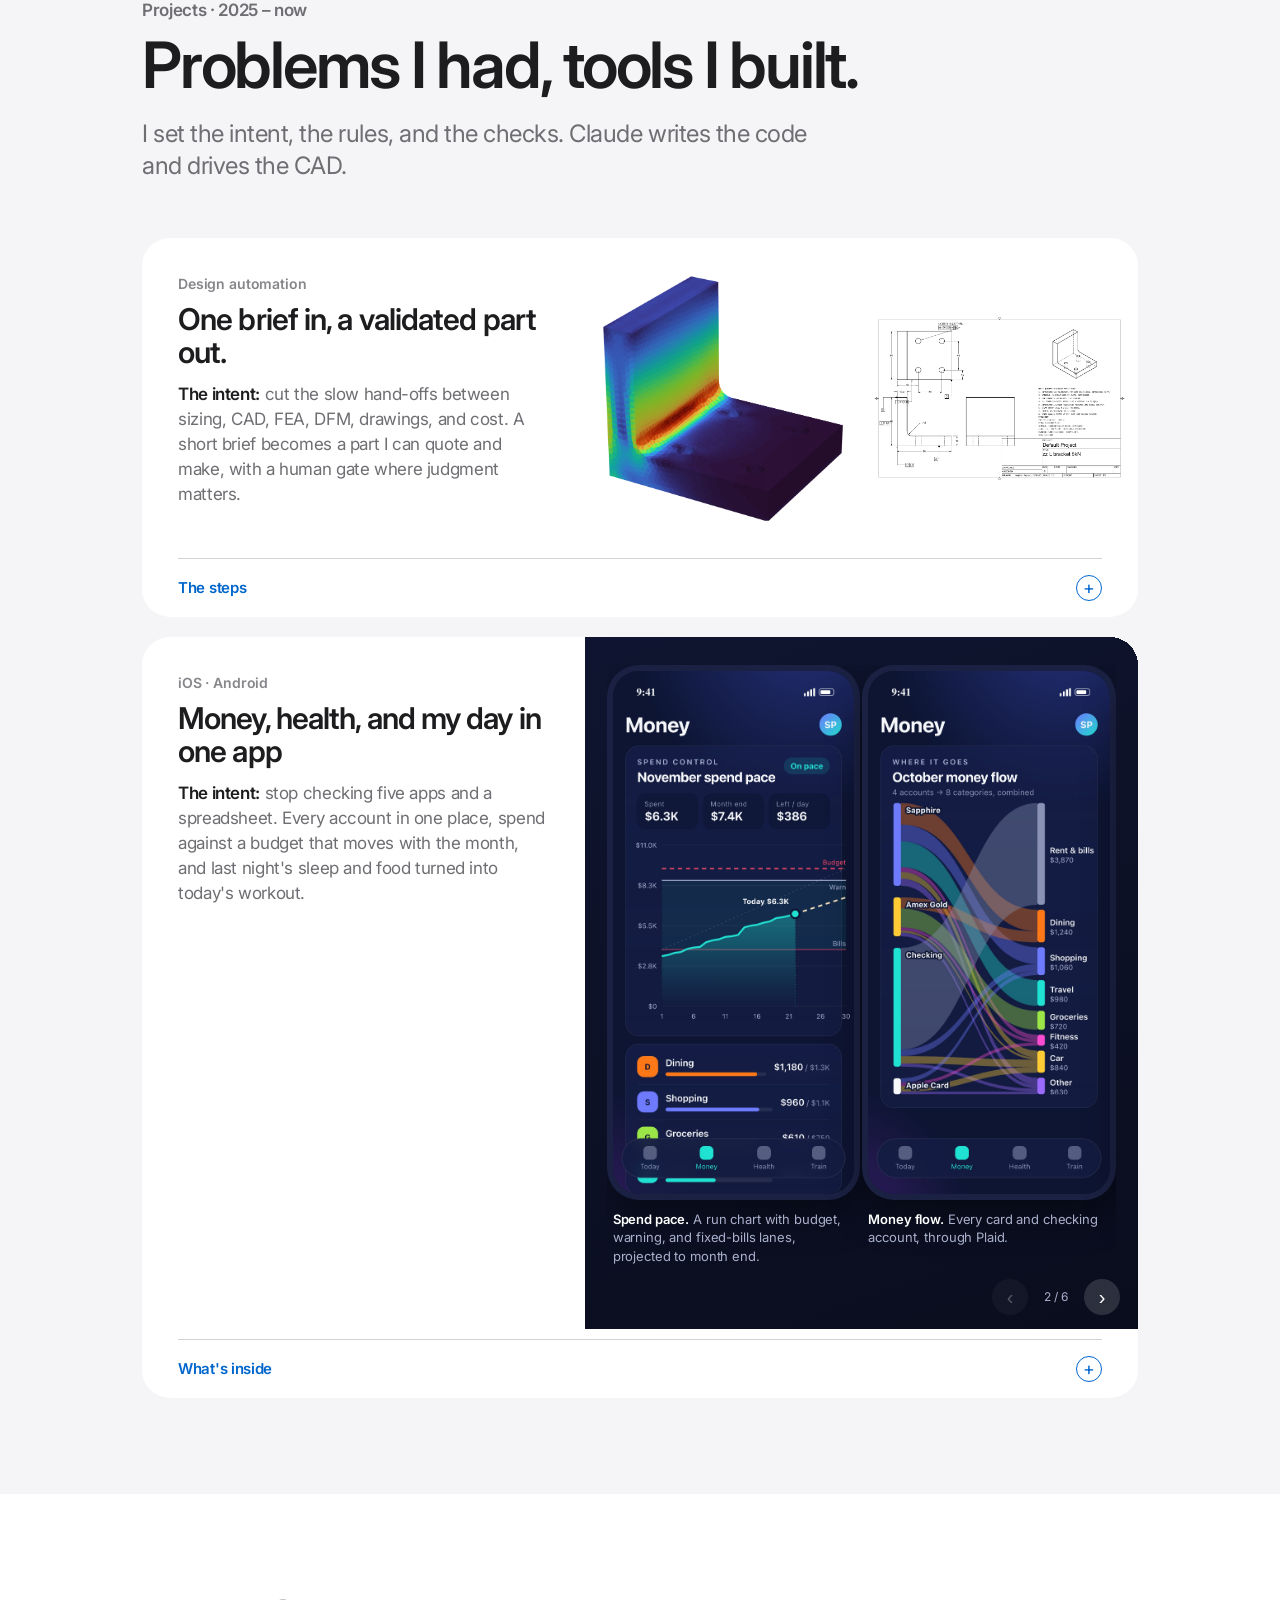
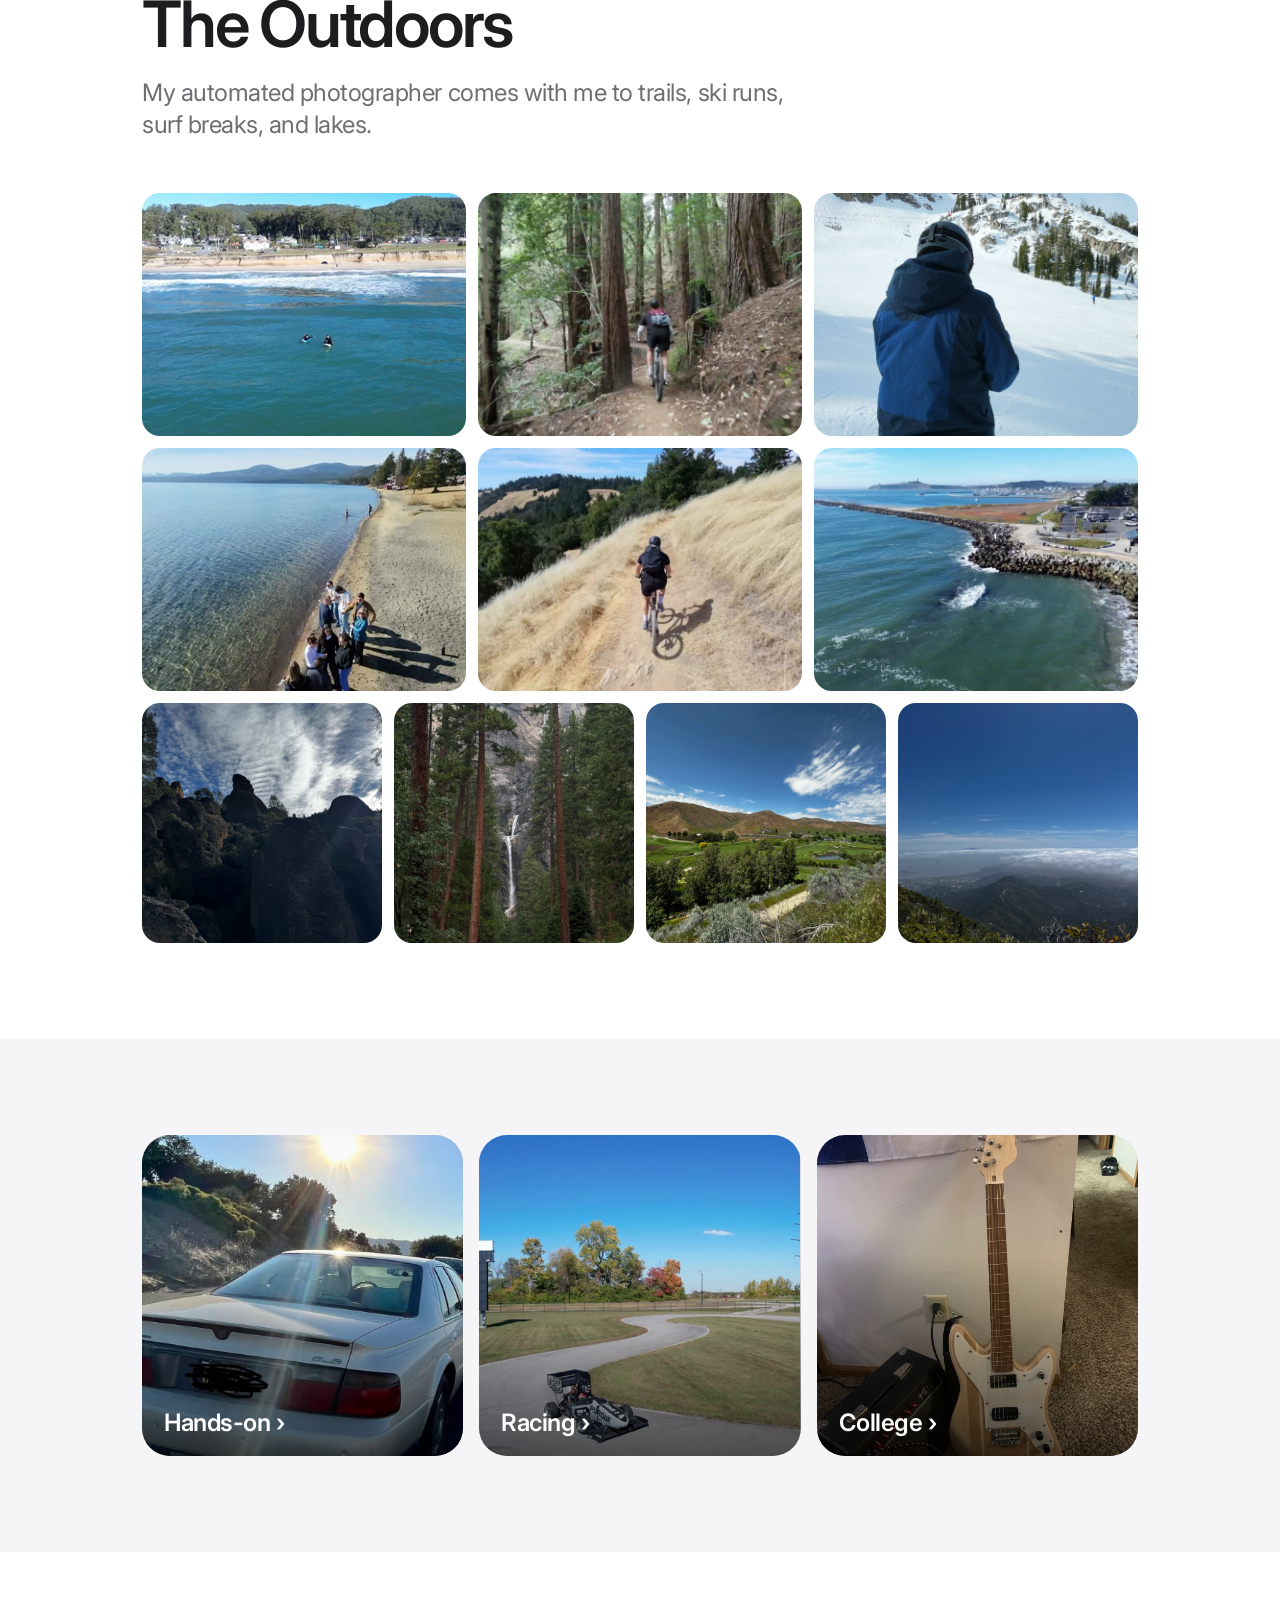
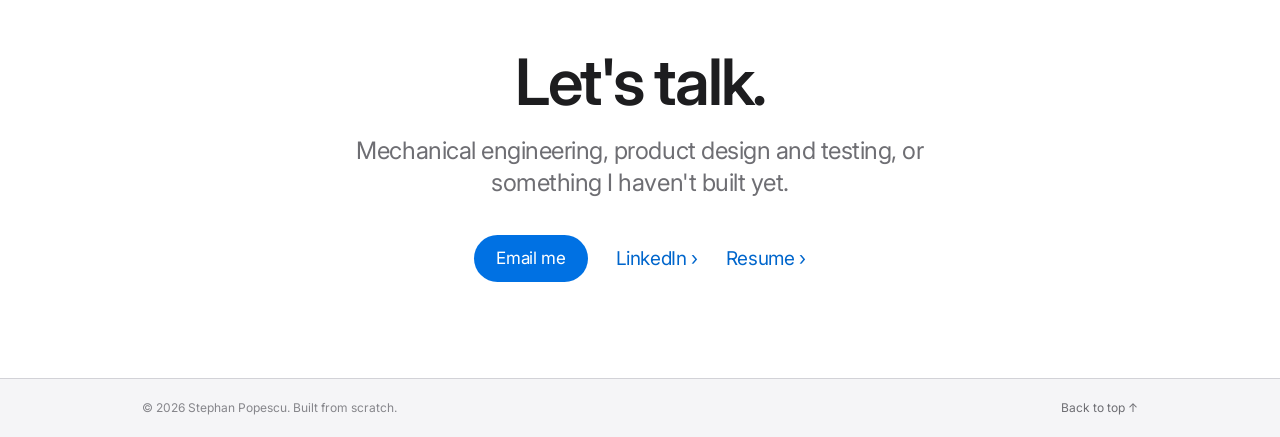
==== commit b5f877d0: "Remove empty pasted div from Milwaukee bullet Co-Authored-By: Claude Opus 5.5 <noreply@anthropic.com" ====
--- a/index.html
+++ b/index.html
@@ -218,7 +218,7 @@
         <div class="st-copy">
           <div class="pts">
             <details class="pt"><summary><b>Field research first.</b> Benchmarking, plus interviews with 8 independent and commercial service pros.</summary><p></p></details>
-            <details class="pt"><summary><b>The mechanism.</b>&nbsp;Two springs, each tuned on its own: one controls reverse torque, the other controls the tactile feedback.<div class="st-row" style="color: rgb(29, 29, 31); font-size: 17px; letter-spacing: -0.374px; background-color: rgb(255, 255, 255);"></div></summary><p></p></details>
+            <details class="pt"><summary><b>The mechanism.</b>&nbsp;Two springs, each tuned on its own: one controls reverse torque, the other controls the tactile feedback.</summary><p></p></details>
           </div>
         </div>
       </div>
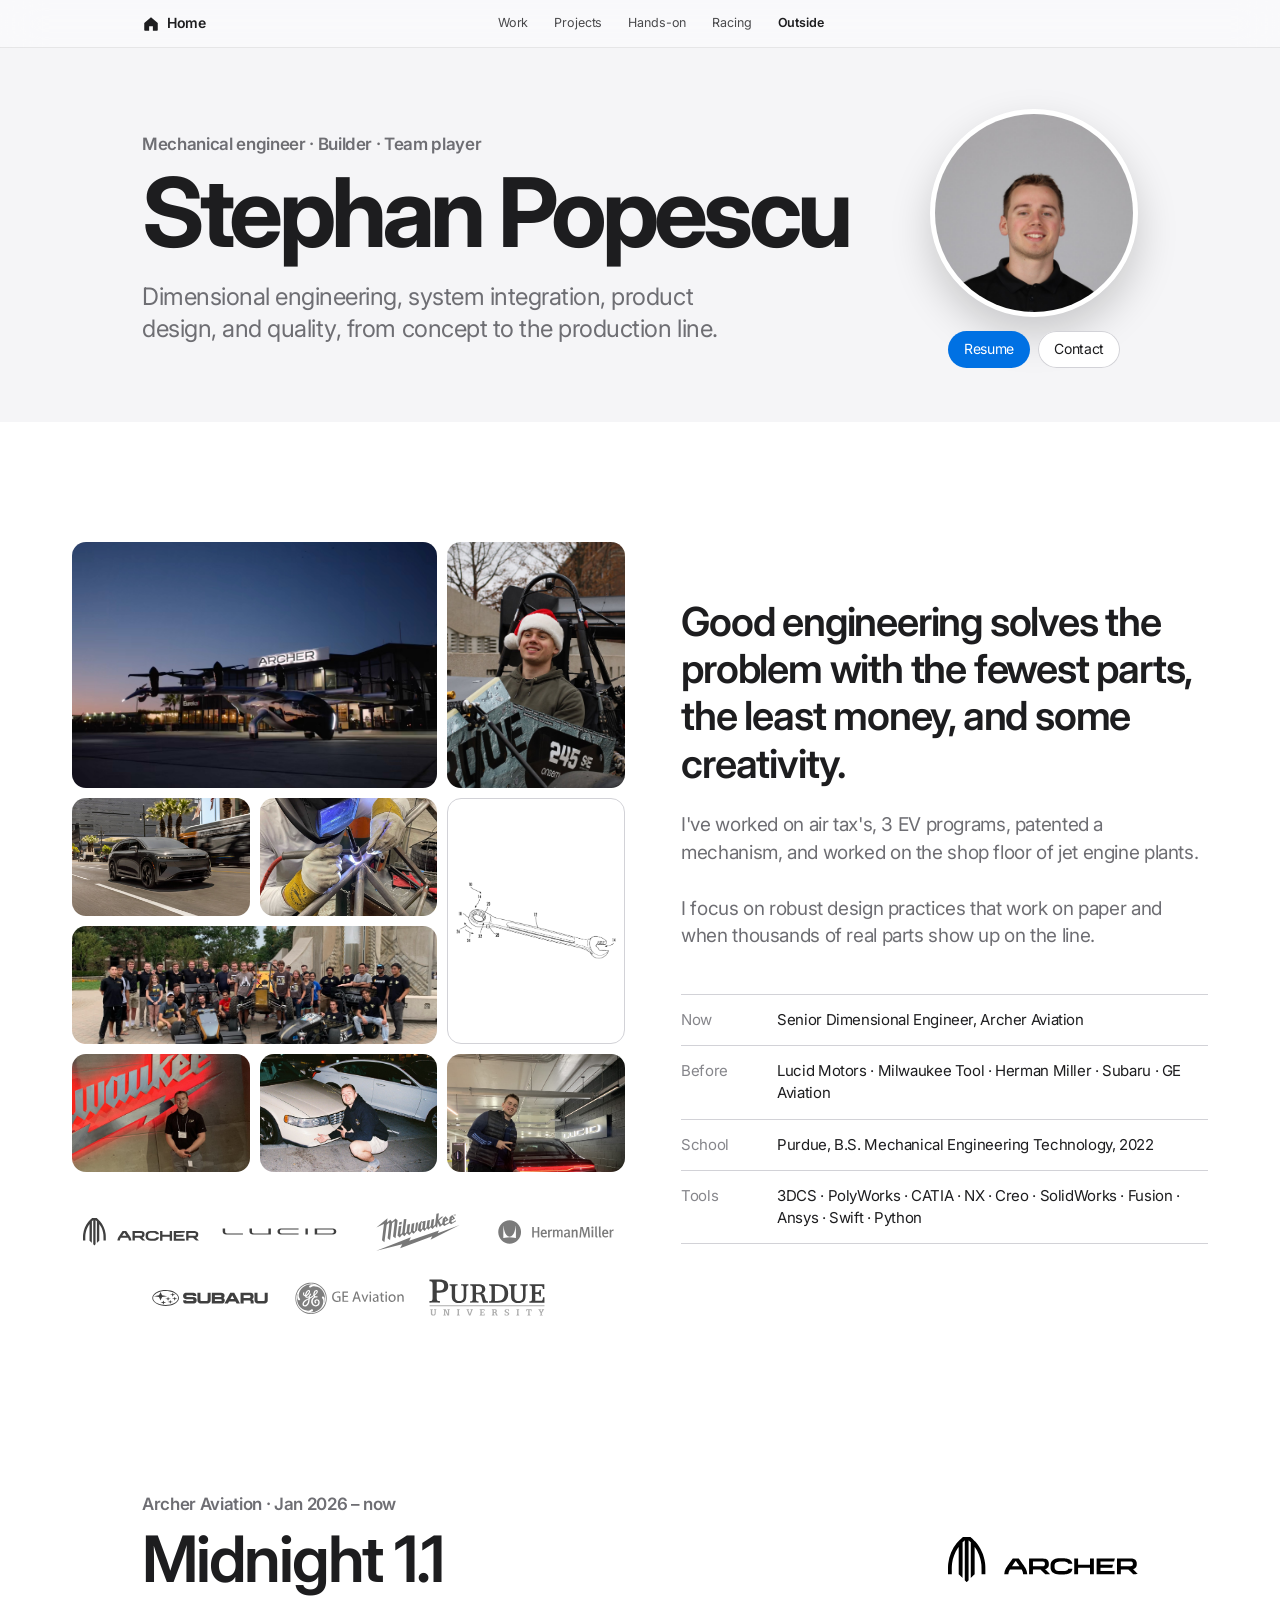
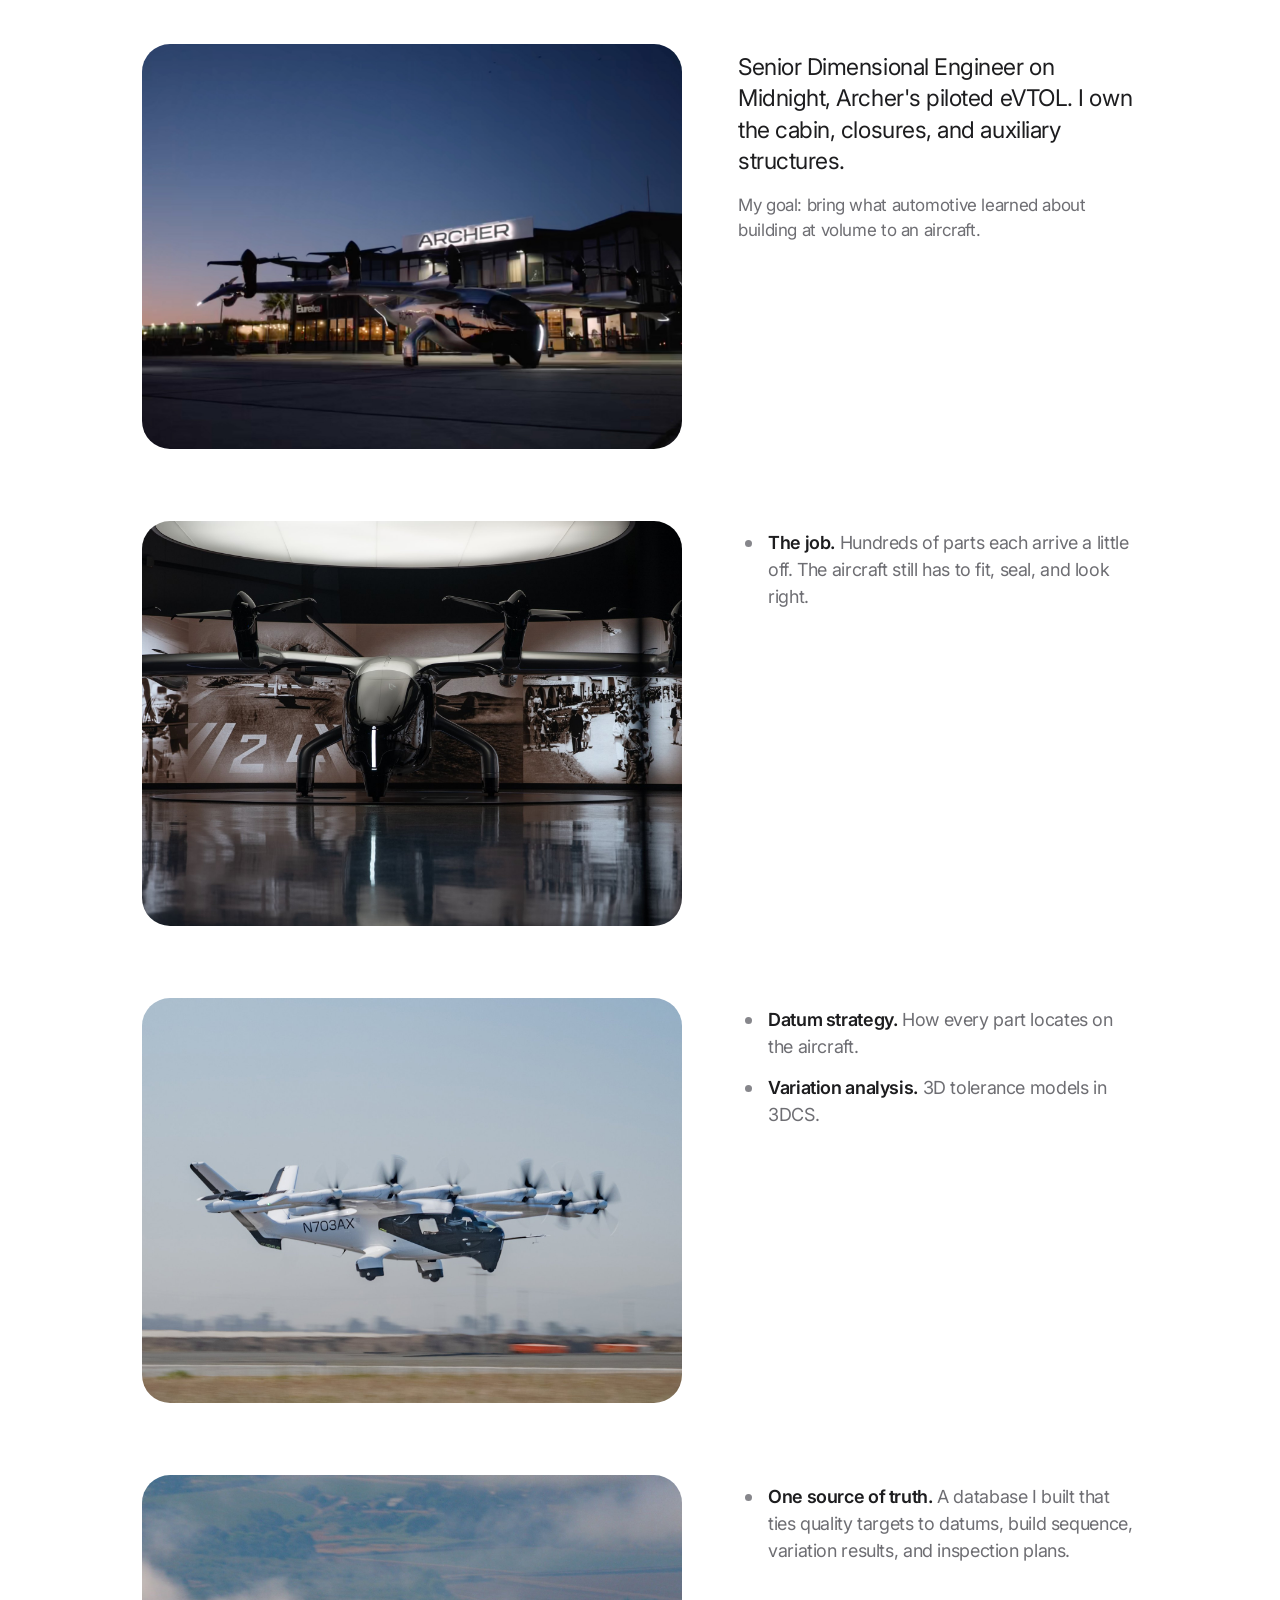
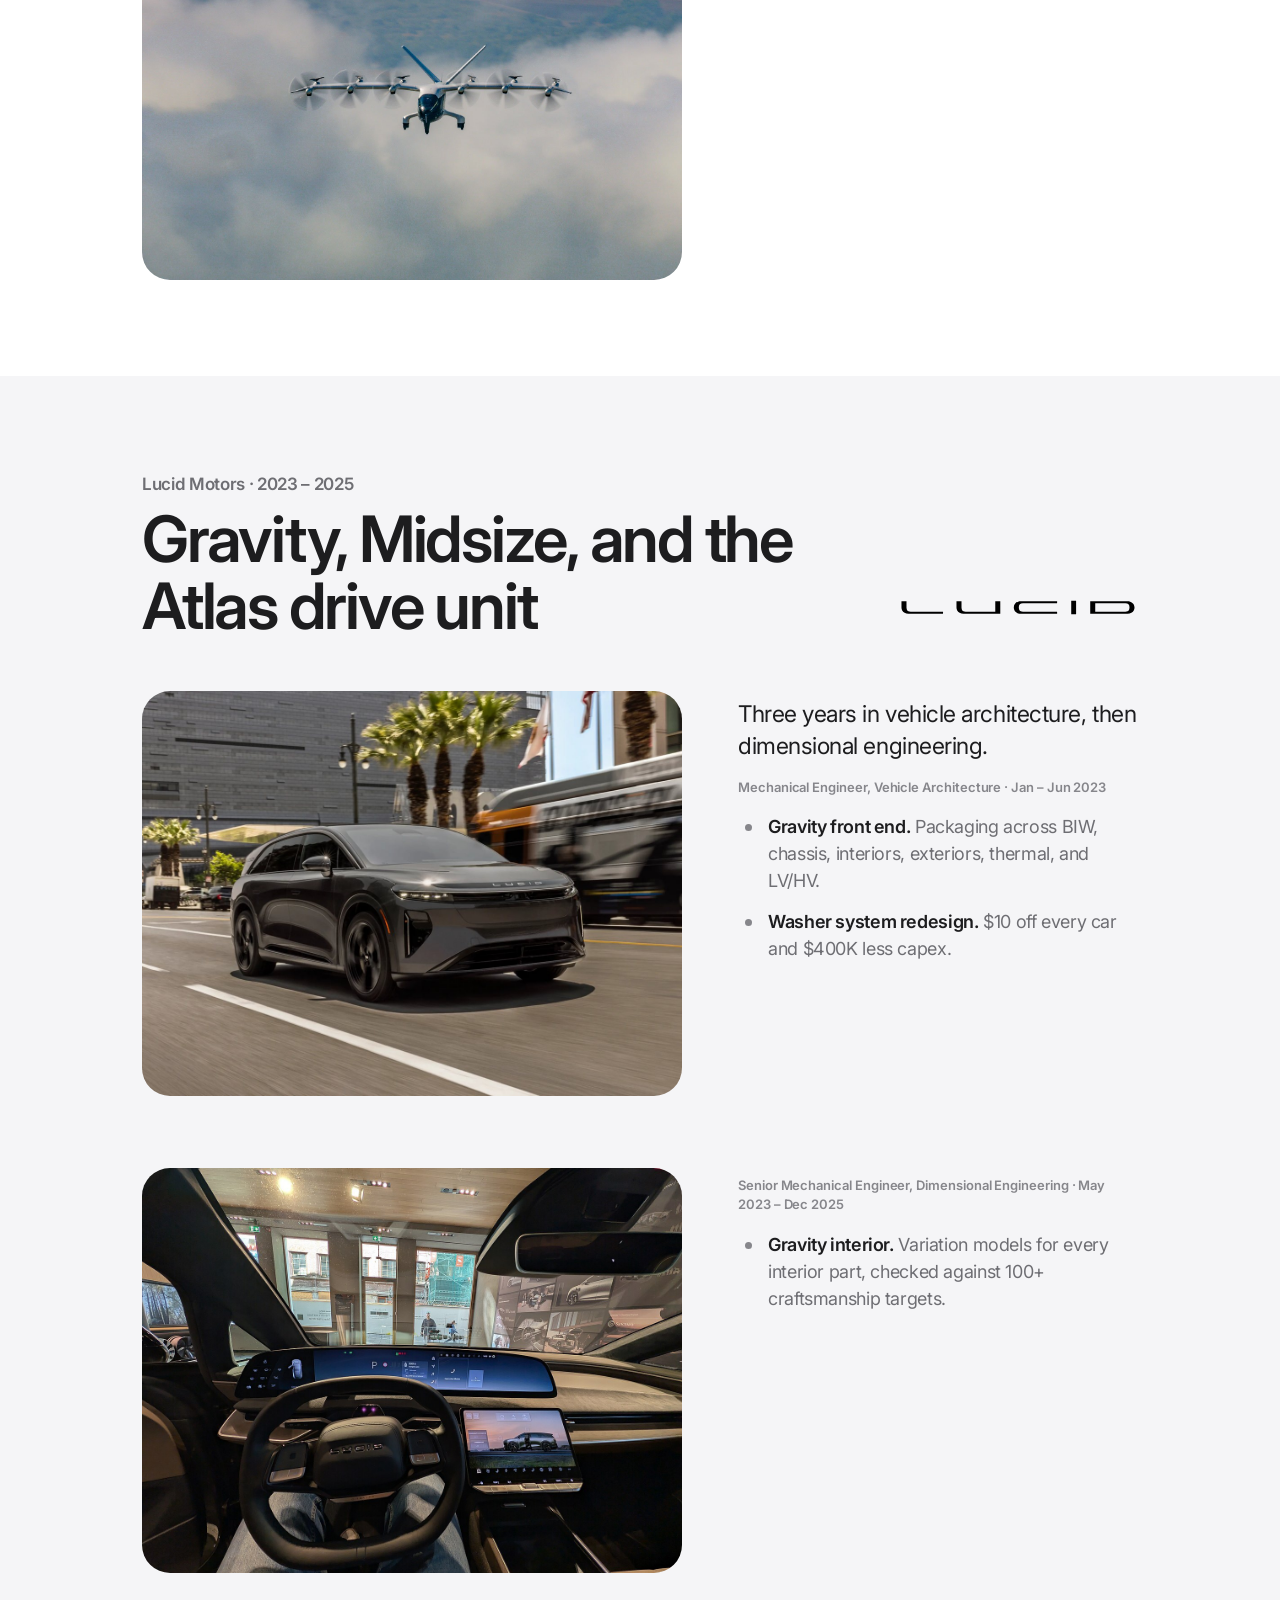
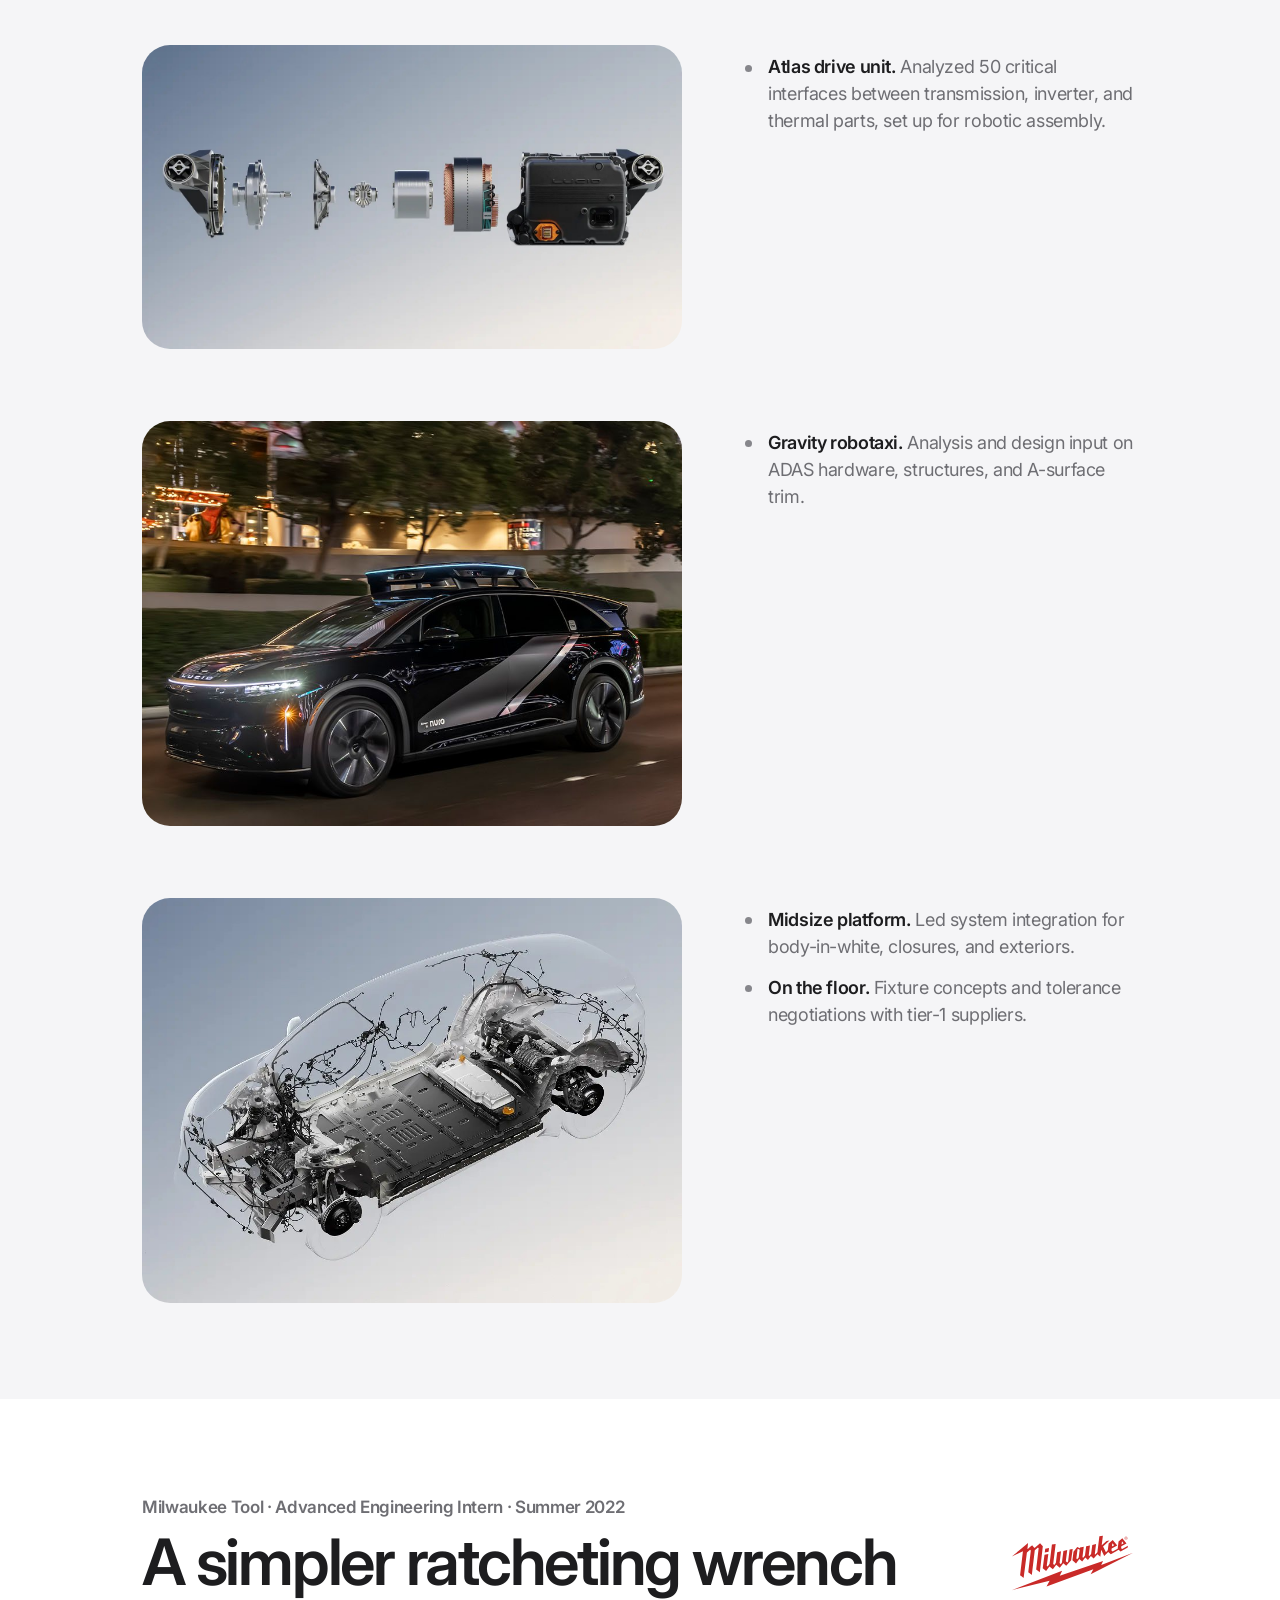
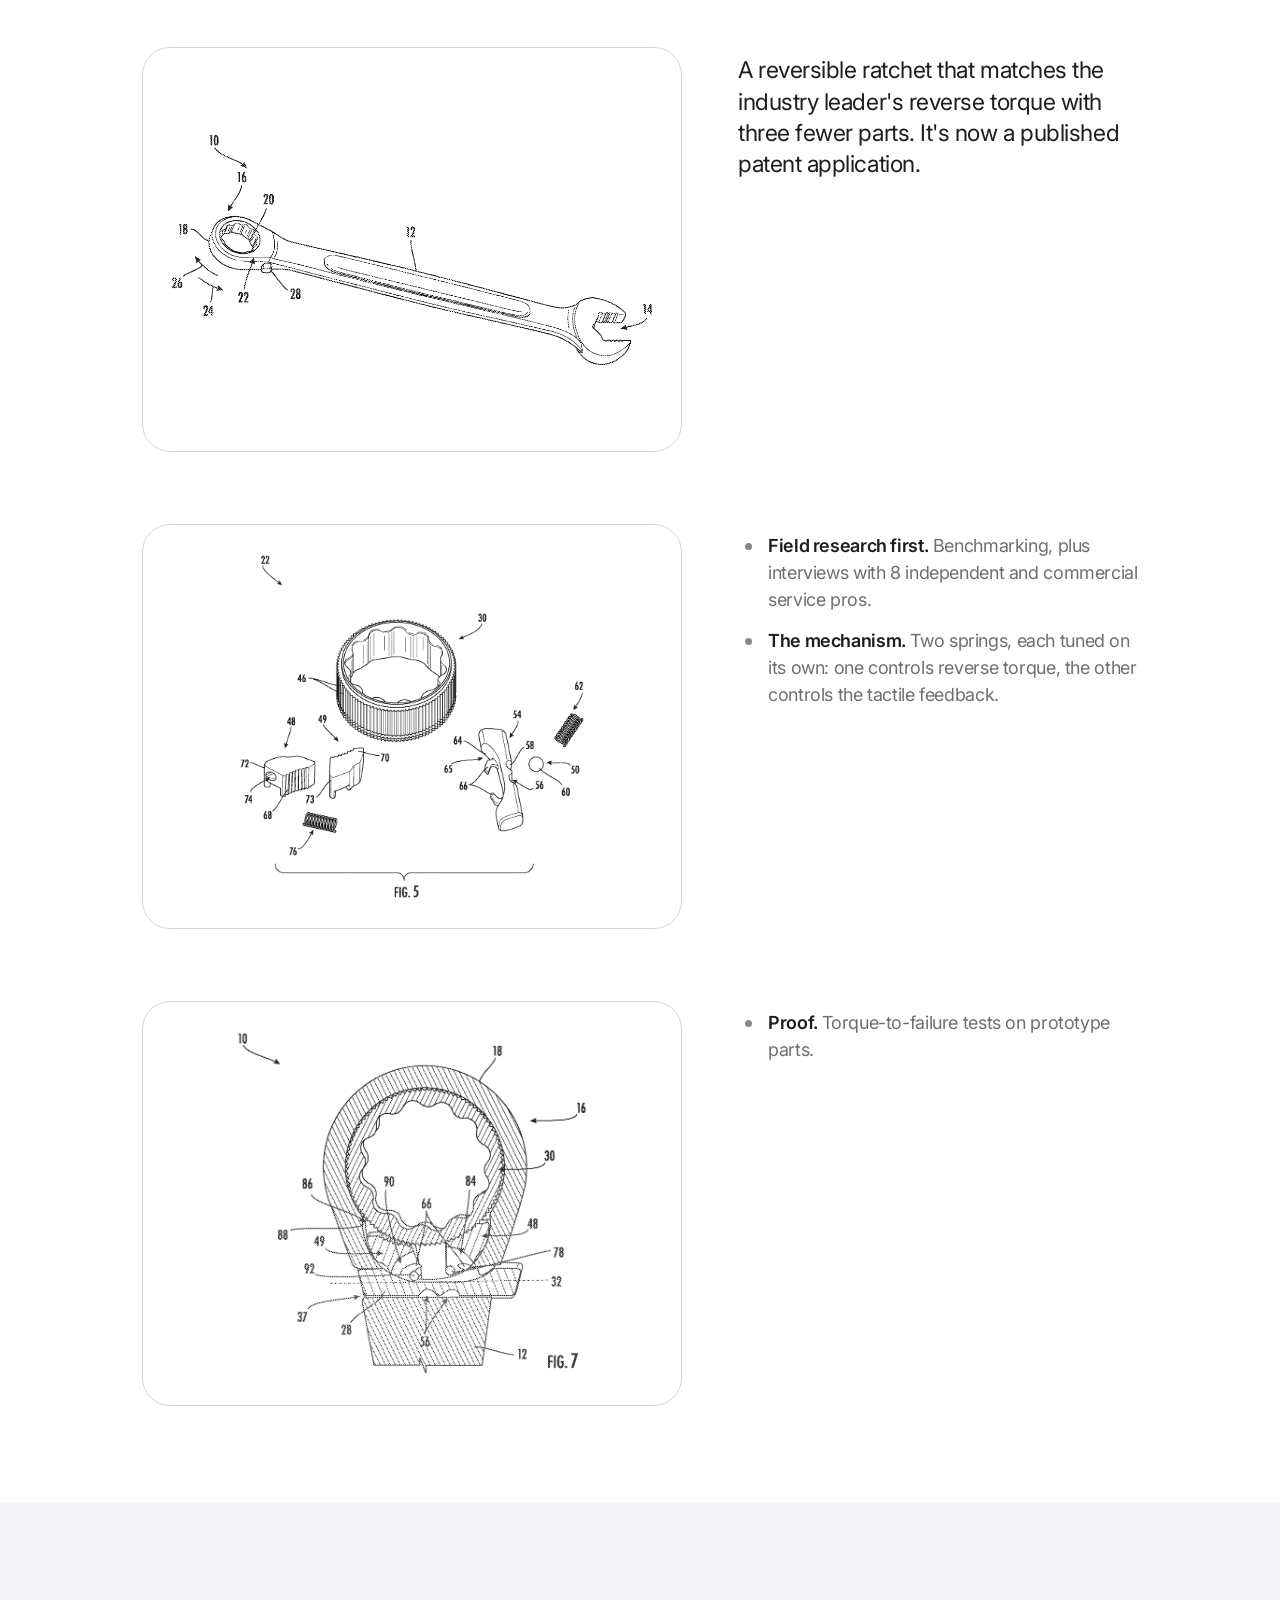
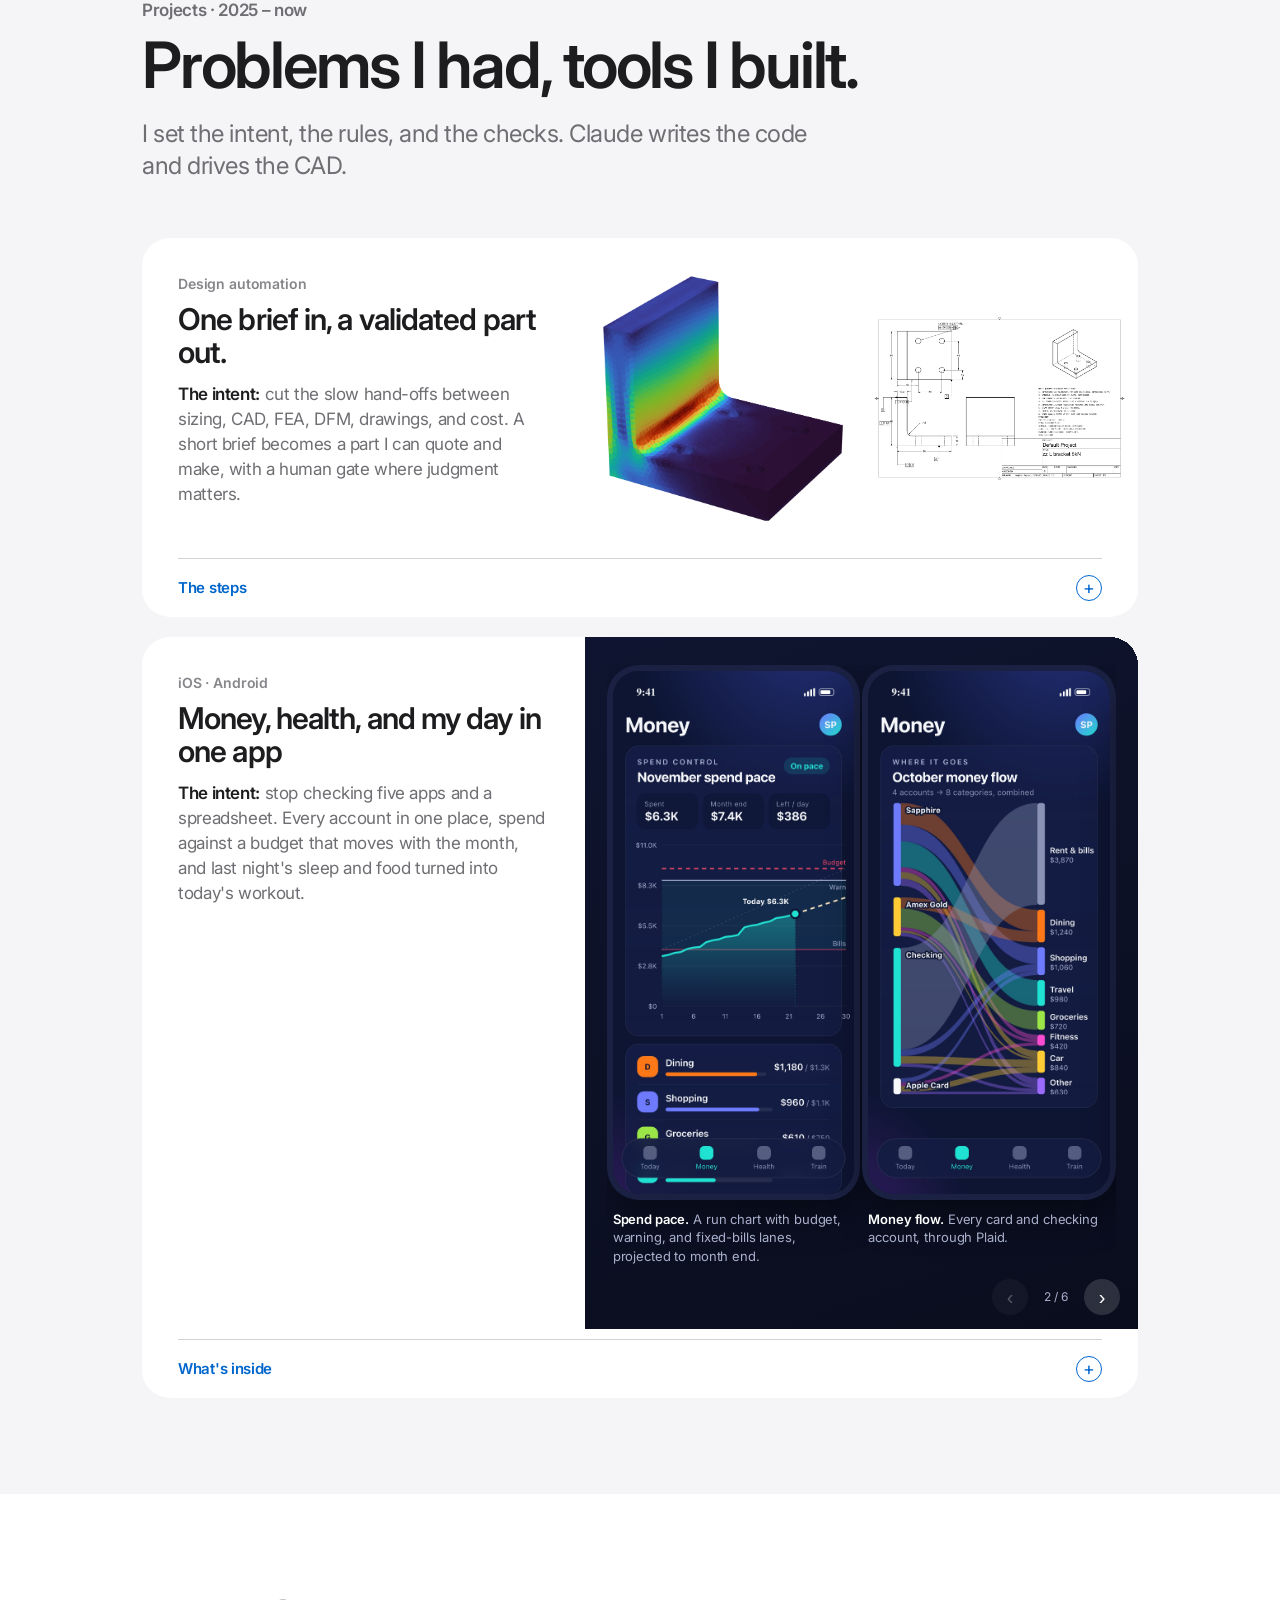
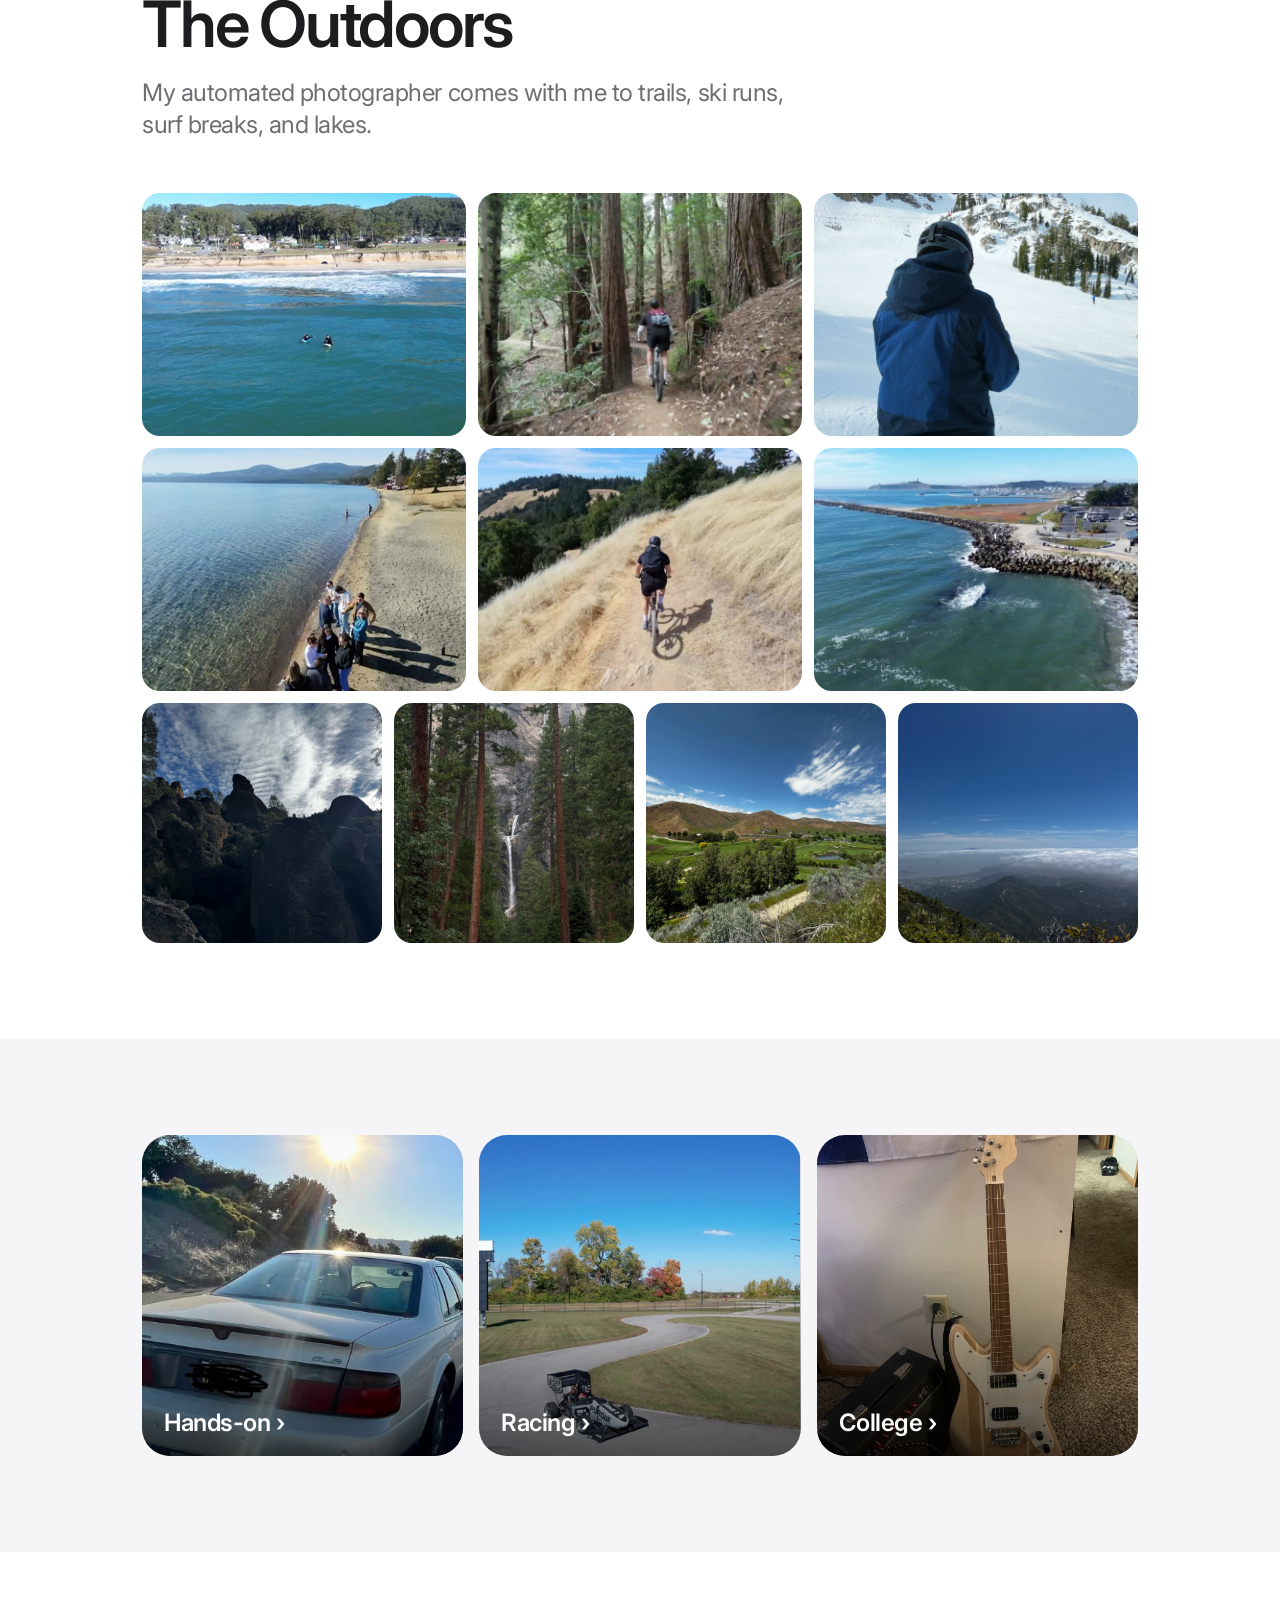
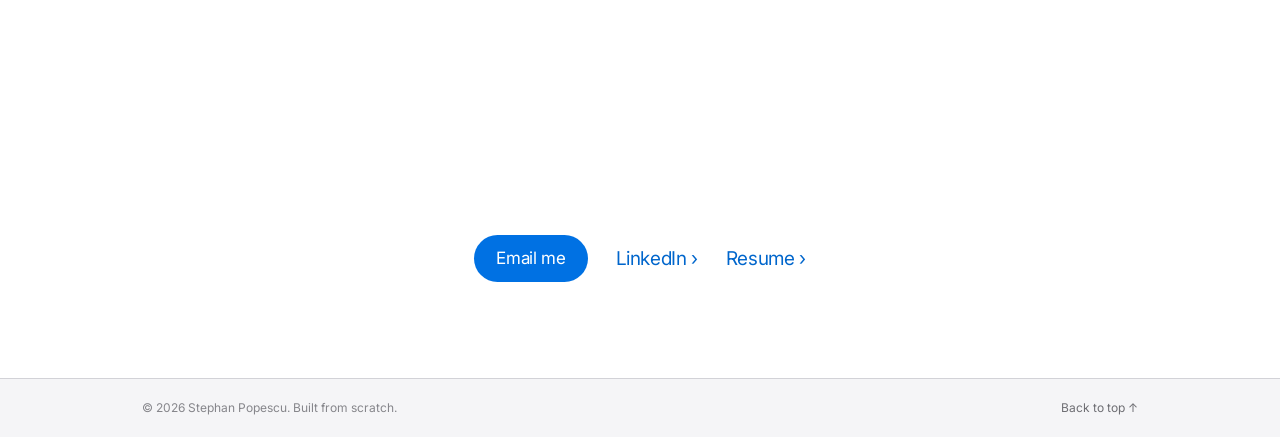
==== commit 9381eb33: "Plain bullets where details were removed; spacing in college spec lines Co-Authored-By: Claude Opus " ====
--- a/index.html
+++ b/index.html
@@ -110,7 +110,7 @@
         <figure class="st-media"><img src="media/archer/hangar.jpg" alt="Archer Midnight, front view in the hangar" loading="lazy"><figcaption>Midnight, front view <span class="credit">Image: Archer Aviation</span></figcaption></figure>
         <div class="st-copy">
           <div class="pts">
-            <details class="pt"><summary><b>The job.</b> Hundreds of parts each arrive a little off. The aircraft still has to fit, seal, and look right.</summary><p></p></details>
+            <p class="pt"><b>The job.</b> Hundreds of parts each arrive a little off. The aircraft still has to fit, seal, and look right.</p>
           </div>
         </div>
       </div>
@@ -118,8 +118,8 @@
         <figure class="st-media"><img src="media/archer/takeoff.jpg" alt="Midnight during a conventional takeoff" loading="lazy"><figcaption>Midnight in flight test <span class="credit">Image: Archer Aviation</span></figcaption></figure>
         <div class="st-copy">
           <div class="pts">
-            <details class="pt"><summary><b>Datum strategy.</b> How every part locates on the aircraft.</summary><p></p></details>
-            <details class="pt"><summary><b>Variation analysis.</b> 3D tolerance models in 3DCS.</summary><p></p></details>
+            <p class="pt"><b>Datum strategy.</b> How every part locates on the aircraft.</p>
+            <p class="pt"><b>Variation analysis.</b> 3D tolerance models in 3DCS.</p>
           </div>
         </div>
       </div>
@@ -127,7 +127,7 @@
         <figure class="st-media"><img src="media/archer/flight.jpg" alt="Midnight flying above the clouds" loading="lazy"><figcaption>Midnight above the clouds <span class="credit">Image: Archer Aviation</span></figcaption></figure>
         <div class="st-copy">
           <div class="pts">
-            <details class="pt"><summary><b>One source of truth.</b> A database I built that ties quality targets to datums, build sequence, variation results, and inspection plans.</summary><p></p></details>
+            <p class="pt"><b>One source of truth.</b> A database I built that ties quality targets to datums, build sequence, variation results, and inspection plans.</p>
           </div>
         </div>
       </div>
@@ -153,7 +153,7 @@
           <p class="kicker">Mechanical Engineer, Vehicle Architecture · Jan – Jun 2023</p>
           <div class="pts">
             <p class="pt"><b>Gravity front end.</b> Packaging across BIW, chassis, interiors, exteriors, thermal, and LV/HV.</p>
-            <details class="pt"><summary><b>Washer system redesign.</b> $10 off every car and $400K less capex.</summary><p></p></details>
+            <p class="pt"><b>Washer system redesign.</b> $10 off every car and $400K less capex.</p>
           </div>
         </div>
       </div>
@@ -162,7 +162,7 @@
         <div class="st-copy">
           <p class="kicker">Senior Mechanical Engineer, Dimensional Engineering · May 2023 – Dec 2025</p>
           <div class="pts">
-            <details class="pt"><summary><b>Gravity interior.</b> Variation models for every interior part, checked against 100+ craftsmanship targets.</summary><p></p></details>
+            <p class="pt"><b>Gravity interior.</b> Variation models for every interior part, checked against 100+ craftsmanship targets.</p>
           </div>
         </div>
       </div>
@@ -170,7 +170,7 @@
         <figure class="st-media natural"><img src="media/lucid/atlas.jpg" alt="Exploded view of the Lucid Atlas drive unit" loading="lazy"><figcaption>Atlas drive unit <span class="credit">Image: Lucid Motors</span></figcaption></figure>
         <div class="st-copy">
           <div class="pts">
-            <details class="pt"><summary><b>Atlas drive unit.</b>&nbsp;Analyzed 50 critical interfaces between transmission, inverter, and thermal parts, set up for robotic assembly.</summary><p></p></details>
+            <p class="pt"><b>Atlas drive unit.</b> Analyzed 50 critical interfaces between transmission, inverter, and thermal parts, set up for robotic assembly.</p>
           </div>
         </div>
       </div>
@@ -186,8 +186,8 @@
         <figure class="st-media"><img src="media/lucid/midsize.jpg" alt="Lucid Midsize platform, see-through view" loading="lazy"><figcaption>Midsize platform, the base for Cosmos and Earth <span class="credit">Image: Lucid Motors</span></figcaption></figure>
         <div class="st-copy">
           <div class="pts">
-            <details class="pt"><summary><b>Midsize platform.</b> Led system integration for body-in-white, closures, and exteriors.</summary><p></p></details>
-            <details class="pt"><summary><b>On the floor.</b> Fixture concepts and tolerance negotiations with tier-1 suppliers.</summary><p></p></details>
+            <p class="pt"><b>Midsize platform.</b> Led system integration for body-in-white, closures, and exteriors.</p>
+            <p class="pt"><b>On the floor.</b> Fixture concepts and tolerance negotiations with tier-1 suppliers.</p>
           </div>
         </div>
       </div>
@@ -217,8 +217,8 @@
         <figure class="st-media paper"><img src="media/milwaukee/exploded.png" alt="Exploded view of the gear, pawls, and springs" loading="lazy"><figcaption>Fig. 5, the mechanism</figcaption></figure>
         <div class="st-copy">
           <div class="pts">
-            <details class="pt"><summary><b>Field research first.</b> Benchmarking, plus interviews with 8 independent and commercial service pros.</summary><p></p></details>
-            <details class="pt"><summary><b>The mechanism.</b>&nbsp;Two springs, each tuned on its own: one controls reverse torque, the other controls the tactile feedback.</summary><p></p></details>
+            <p class="pt"><b>Field research first.</b> Benchmarking, plus interviews with 8 independent and commercial service pros.</p>
+            <p class="pt"><b>The mechanism.</b> Two springs, each tuned on its own: one controls reverse torque, the other controls the tactile feedback.</p>
           </div>
         </div>
       </div>
@@ -226,7 +226,7 @@
         <figure class="st-media paper"><img src="media/milwaukee/section.png" alt="Section view of the pawls engaging the gear" loading="lazy"><figcaption>Fig. 7, section view</figcaption></figure>
         <div class="st-copy">
           <div class="pts">
-            <details class="pt"><summary><b>Proof.</b> Torque-to-failure tests on prototype parts.</summary><p></p></details>
+            <p class="pt"><b>Proof.</b> Torque-to-failure tests on prototype parts.</p>
           </div>
         </div>
       </div>
--- a/style.css
+++ b/style.css
@@ -540,3 +540,6 @@
 @media (max-width: 760px) { .more-grid { grid-template-columns: 1fr; } .more-tile { aspect-ratio: 4 / 3; } }
 @media (prefers-reduced-motion: reduce) { .more-tile img, .more-tile video, .more-cap p { transition: none; } .more-tile:hover img, .more-tile:hover video { transform: none; } }
 body.editing .more-cap p { max-height: none; opacity: 1; margin-top: 6px; }
+
+/* college guitar spec lines */
+.specs { display: grid; gap: 6px; margin-top: 24px; }
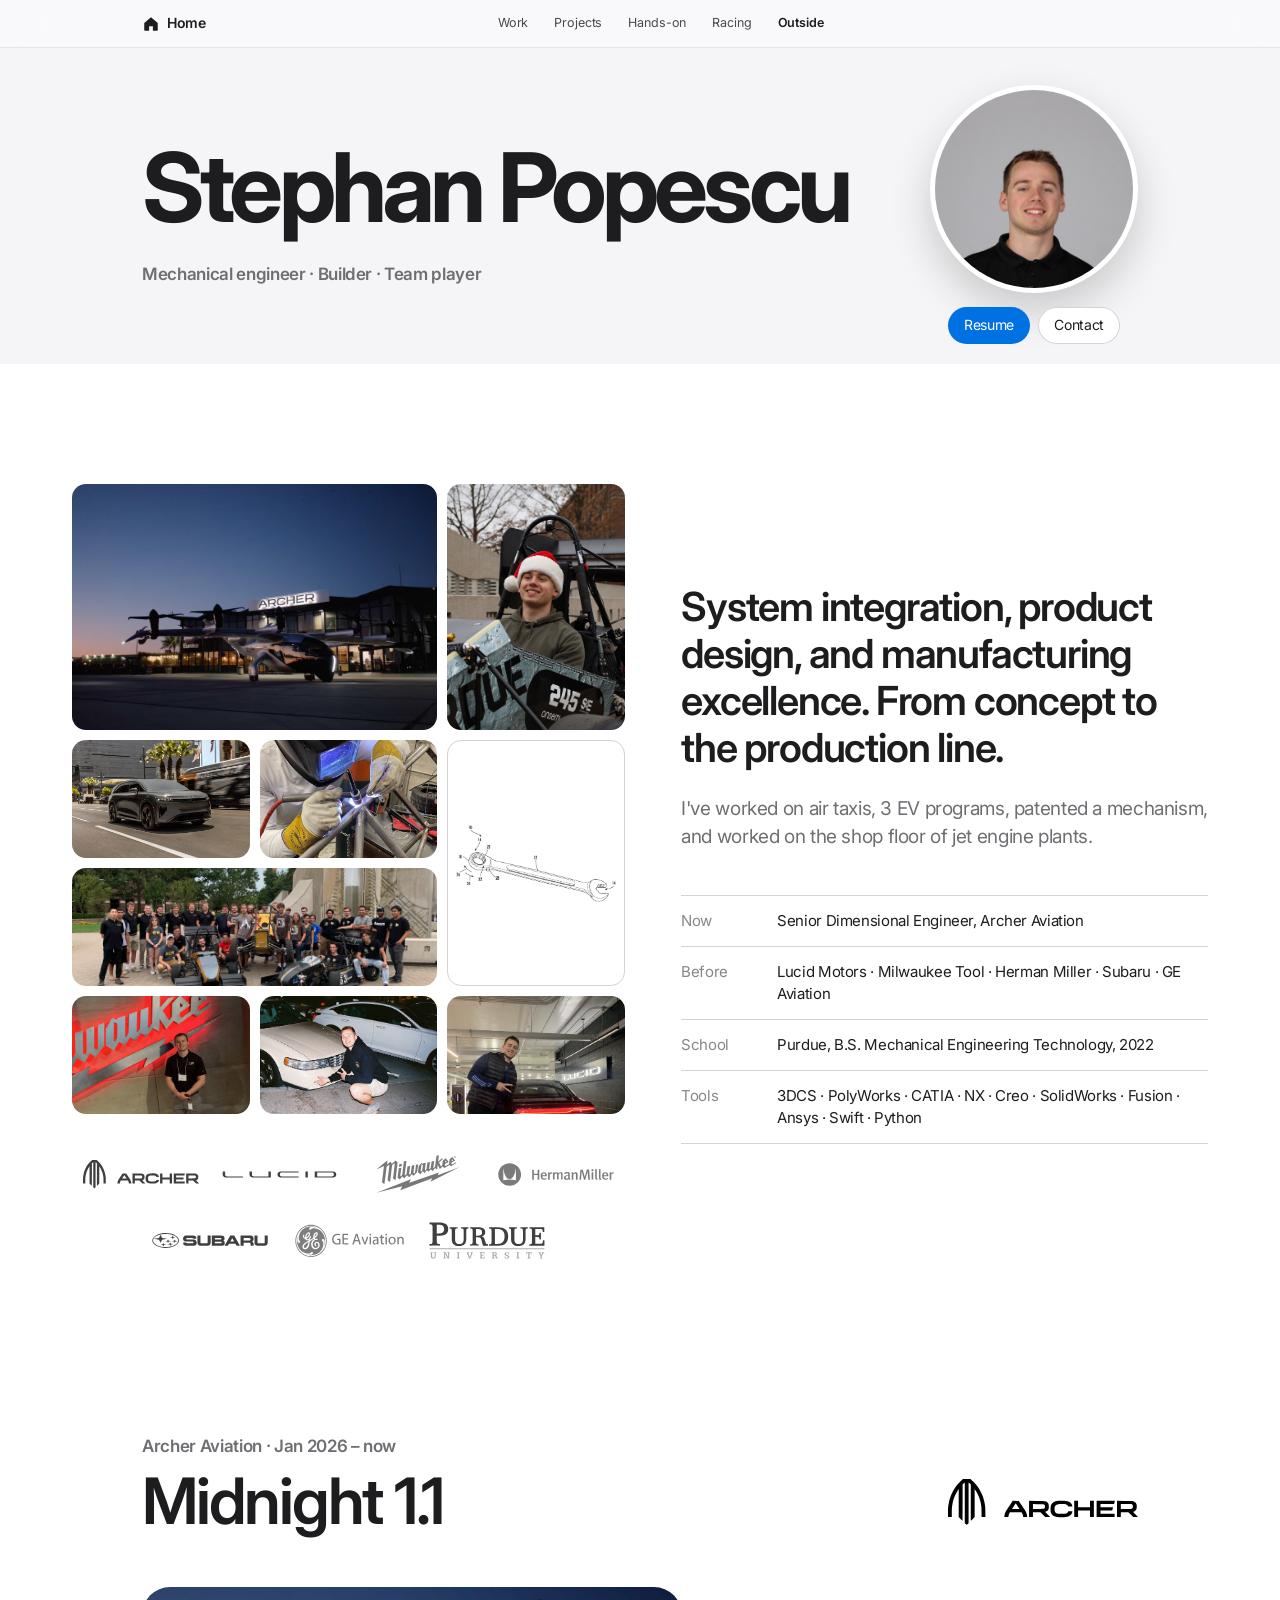
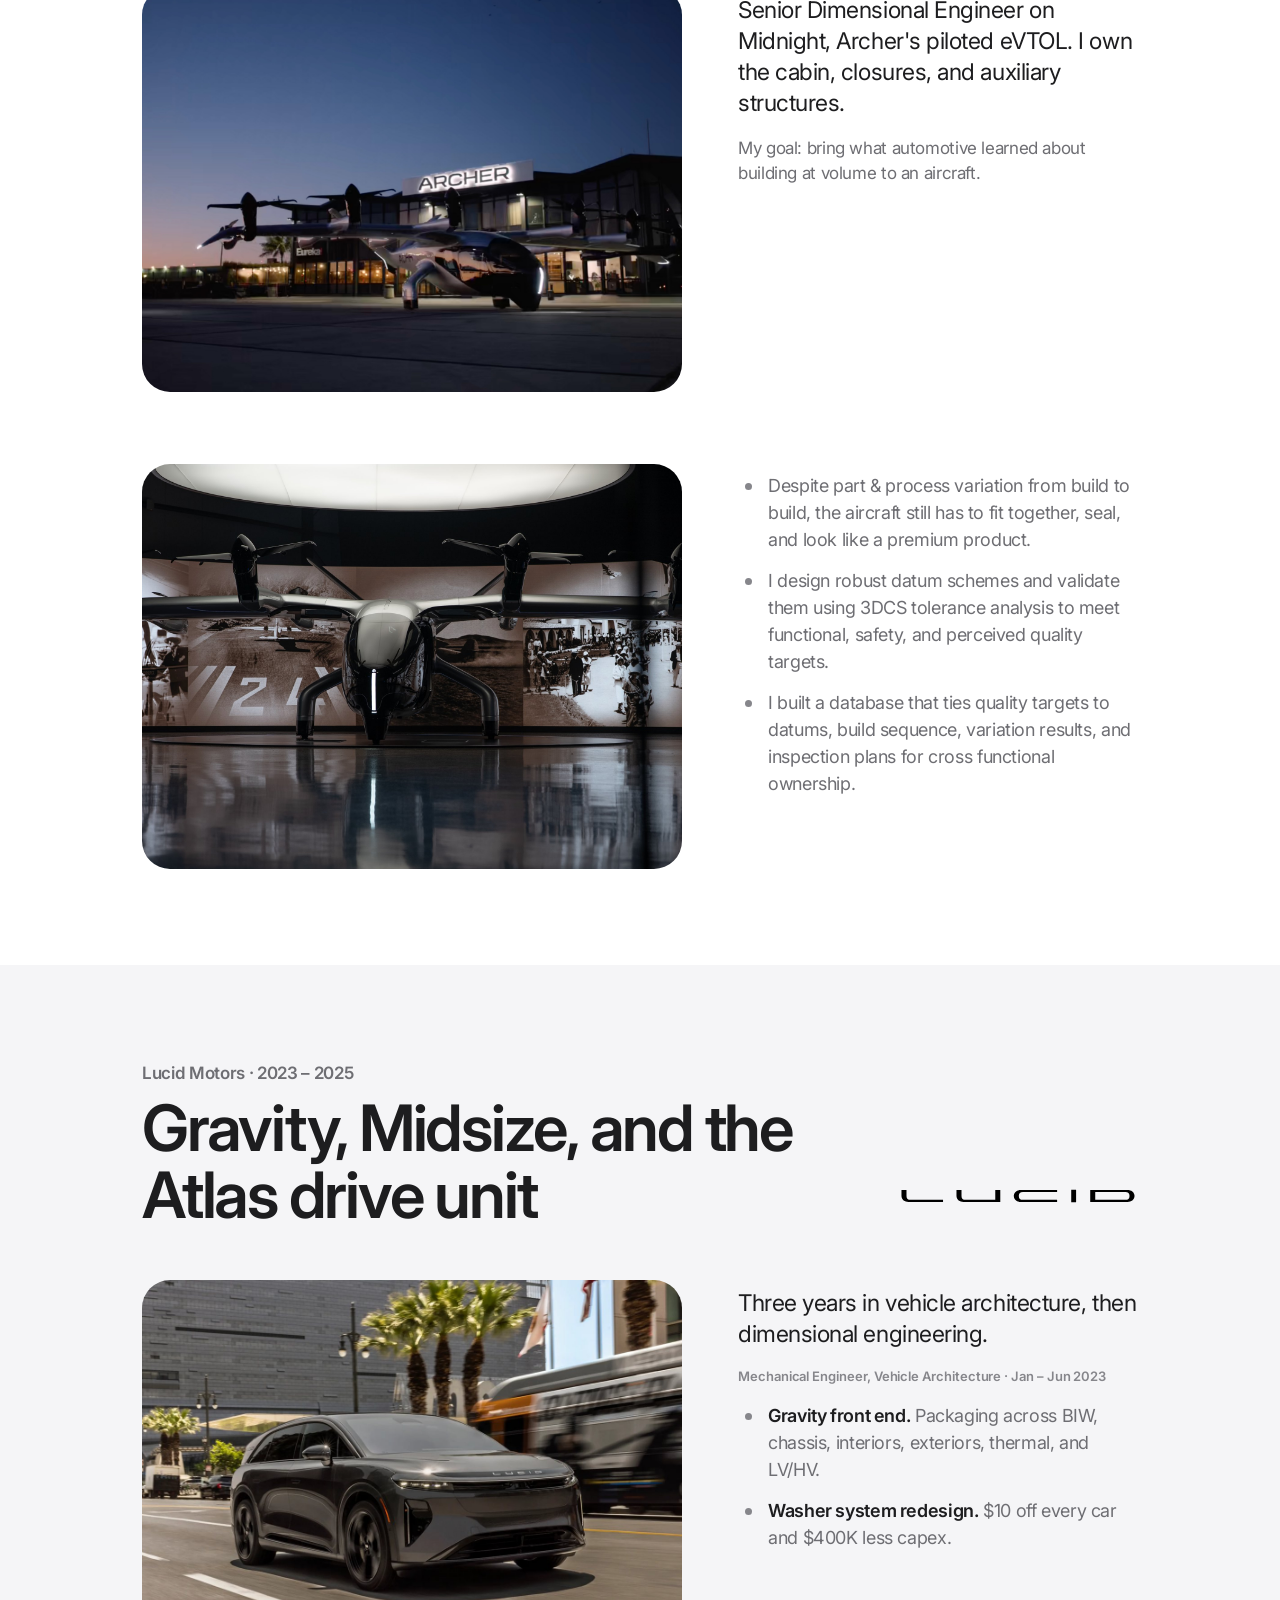
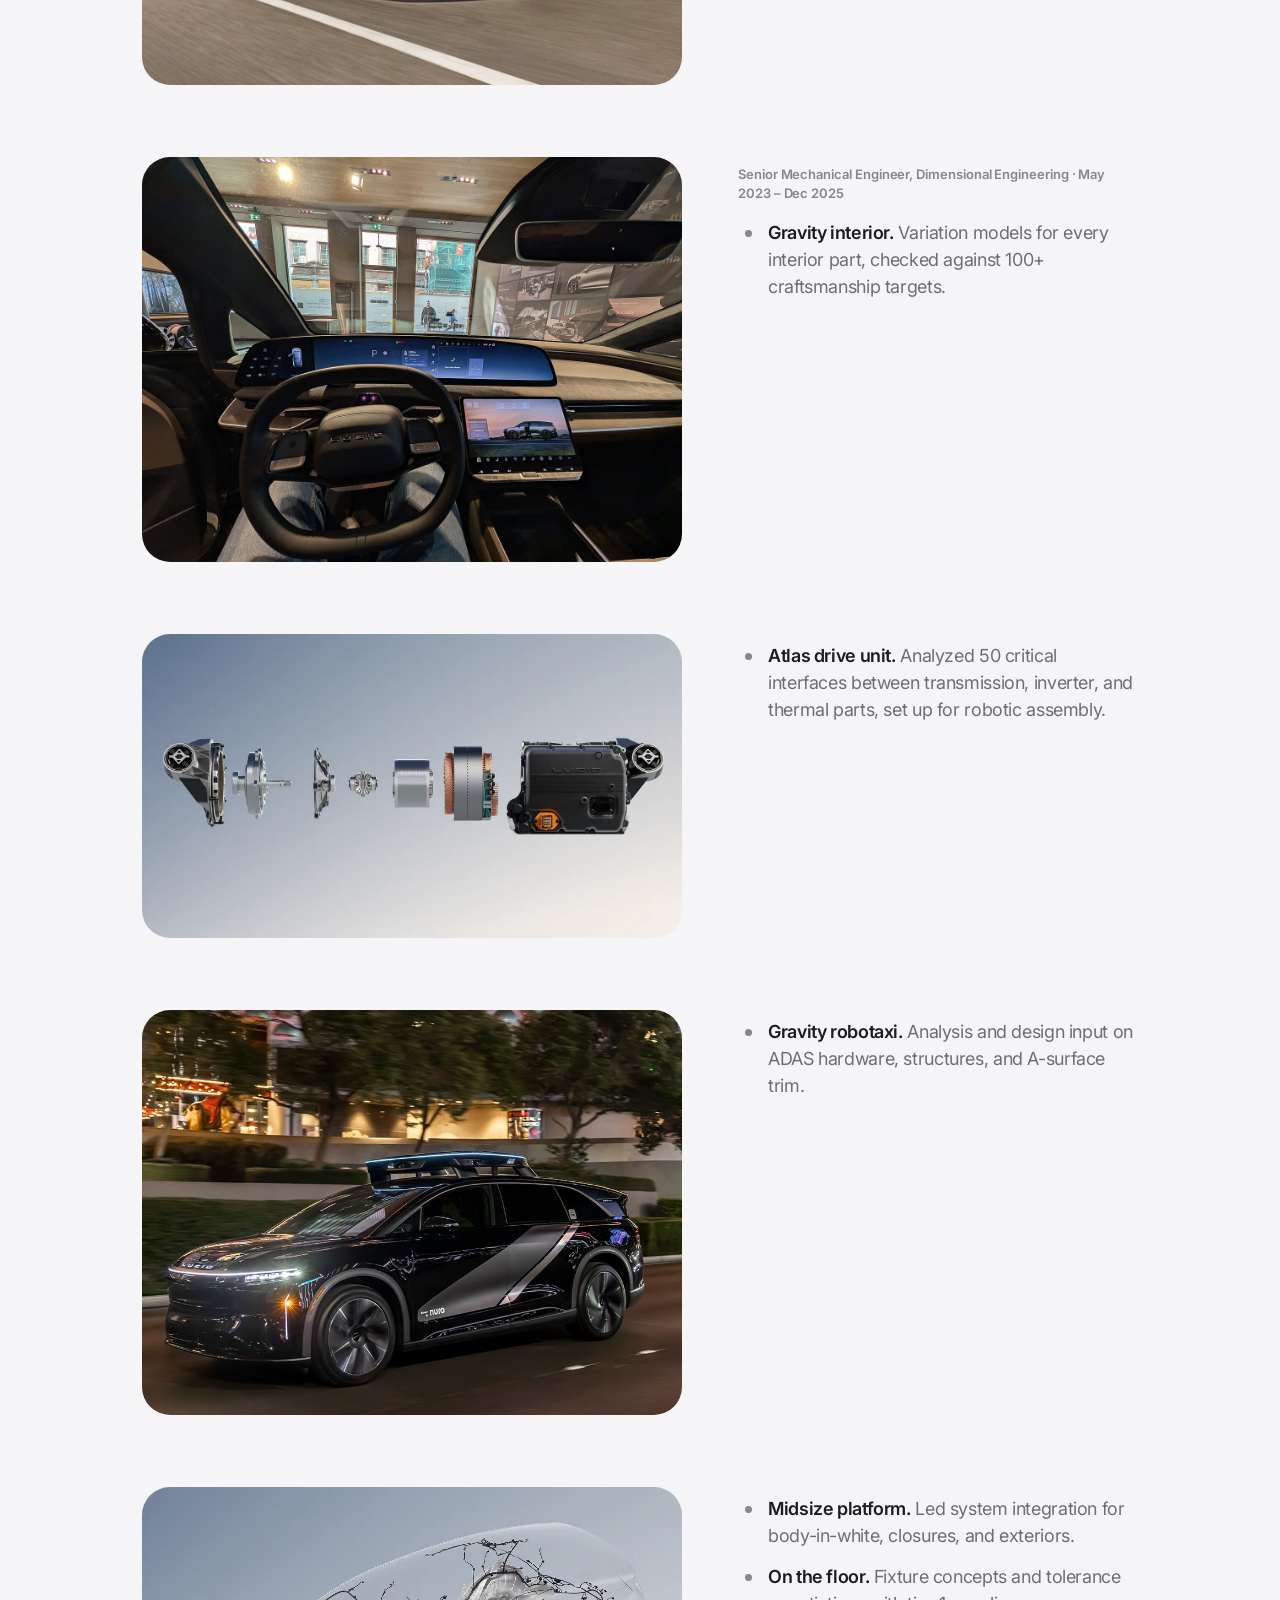
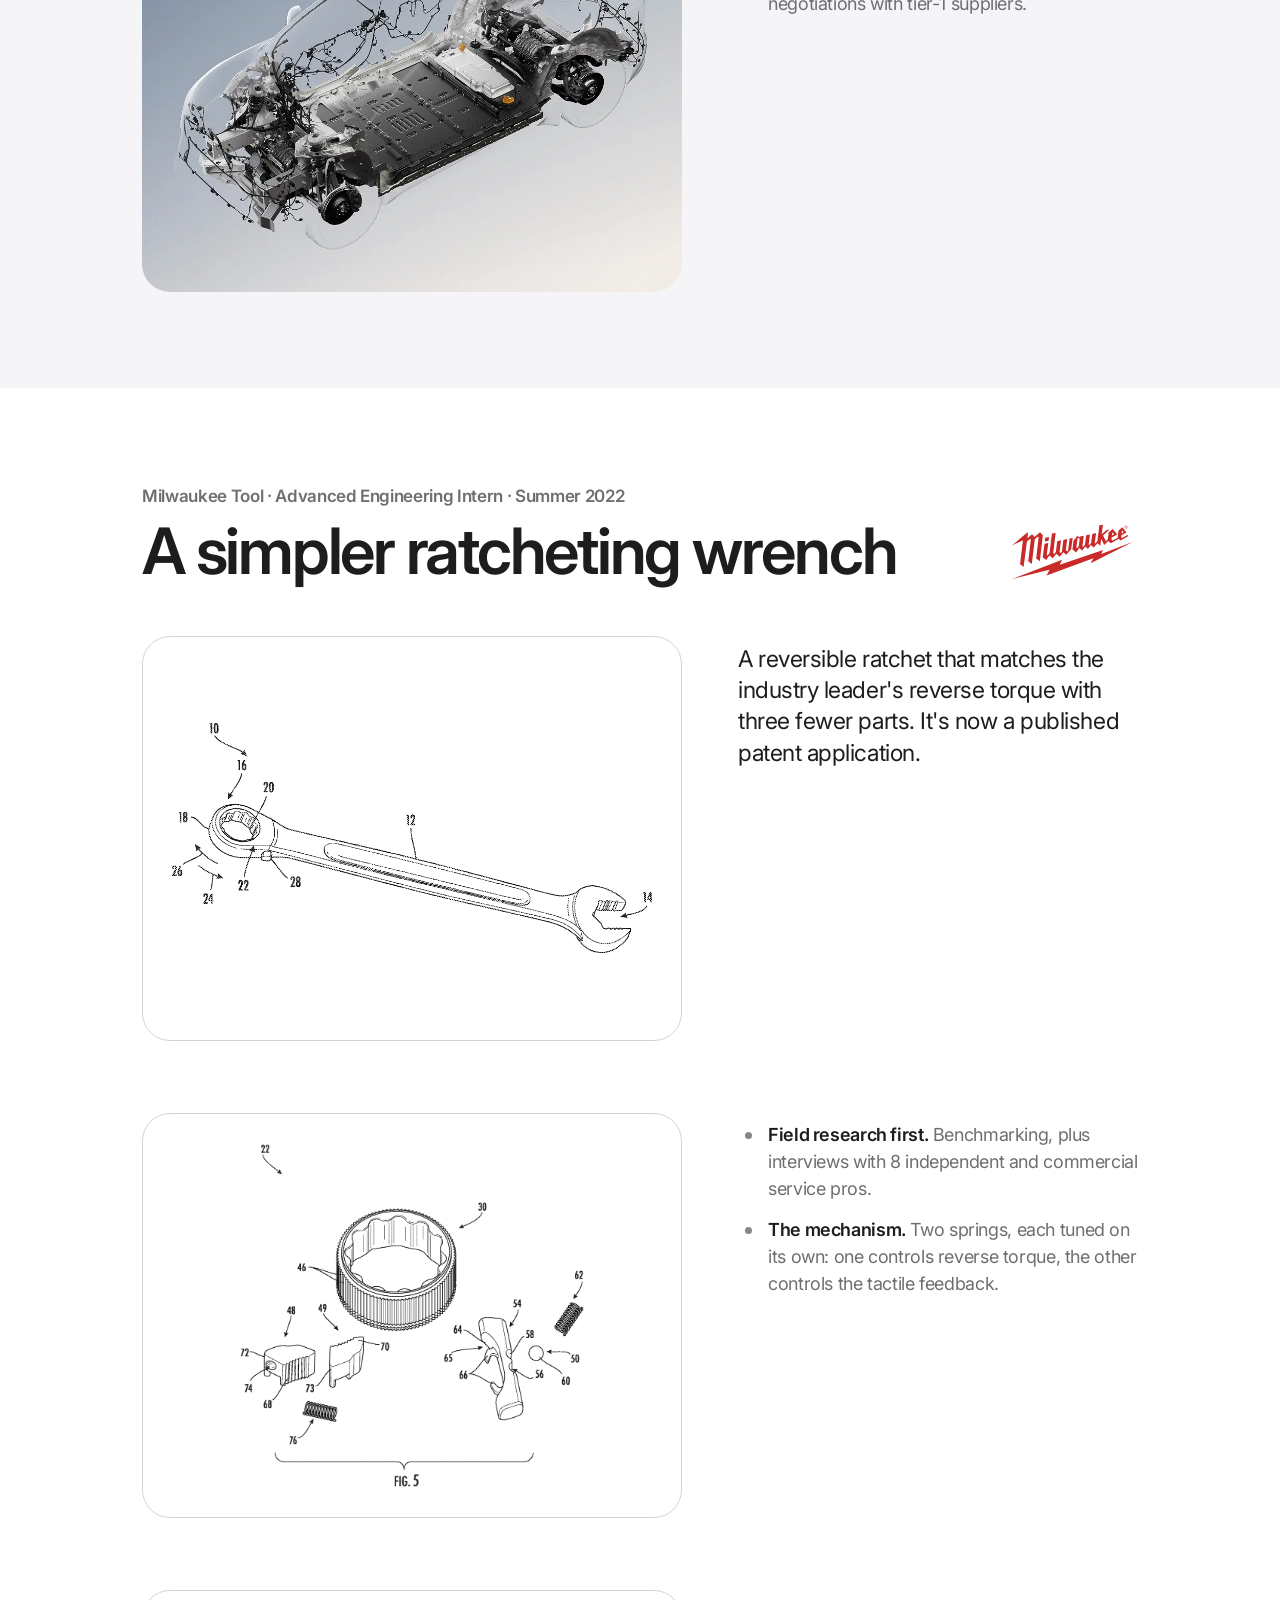
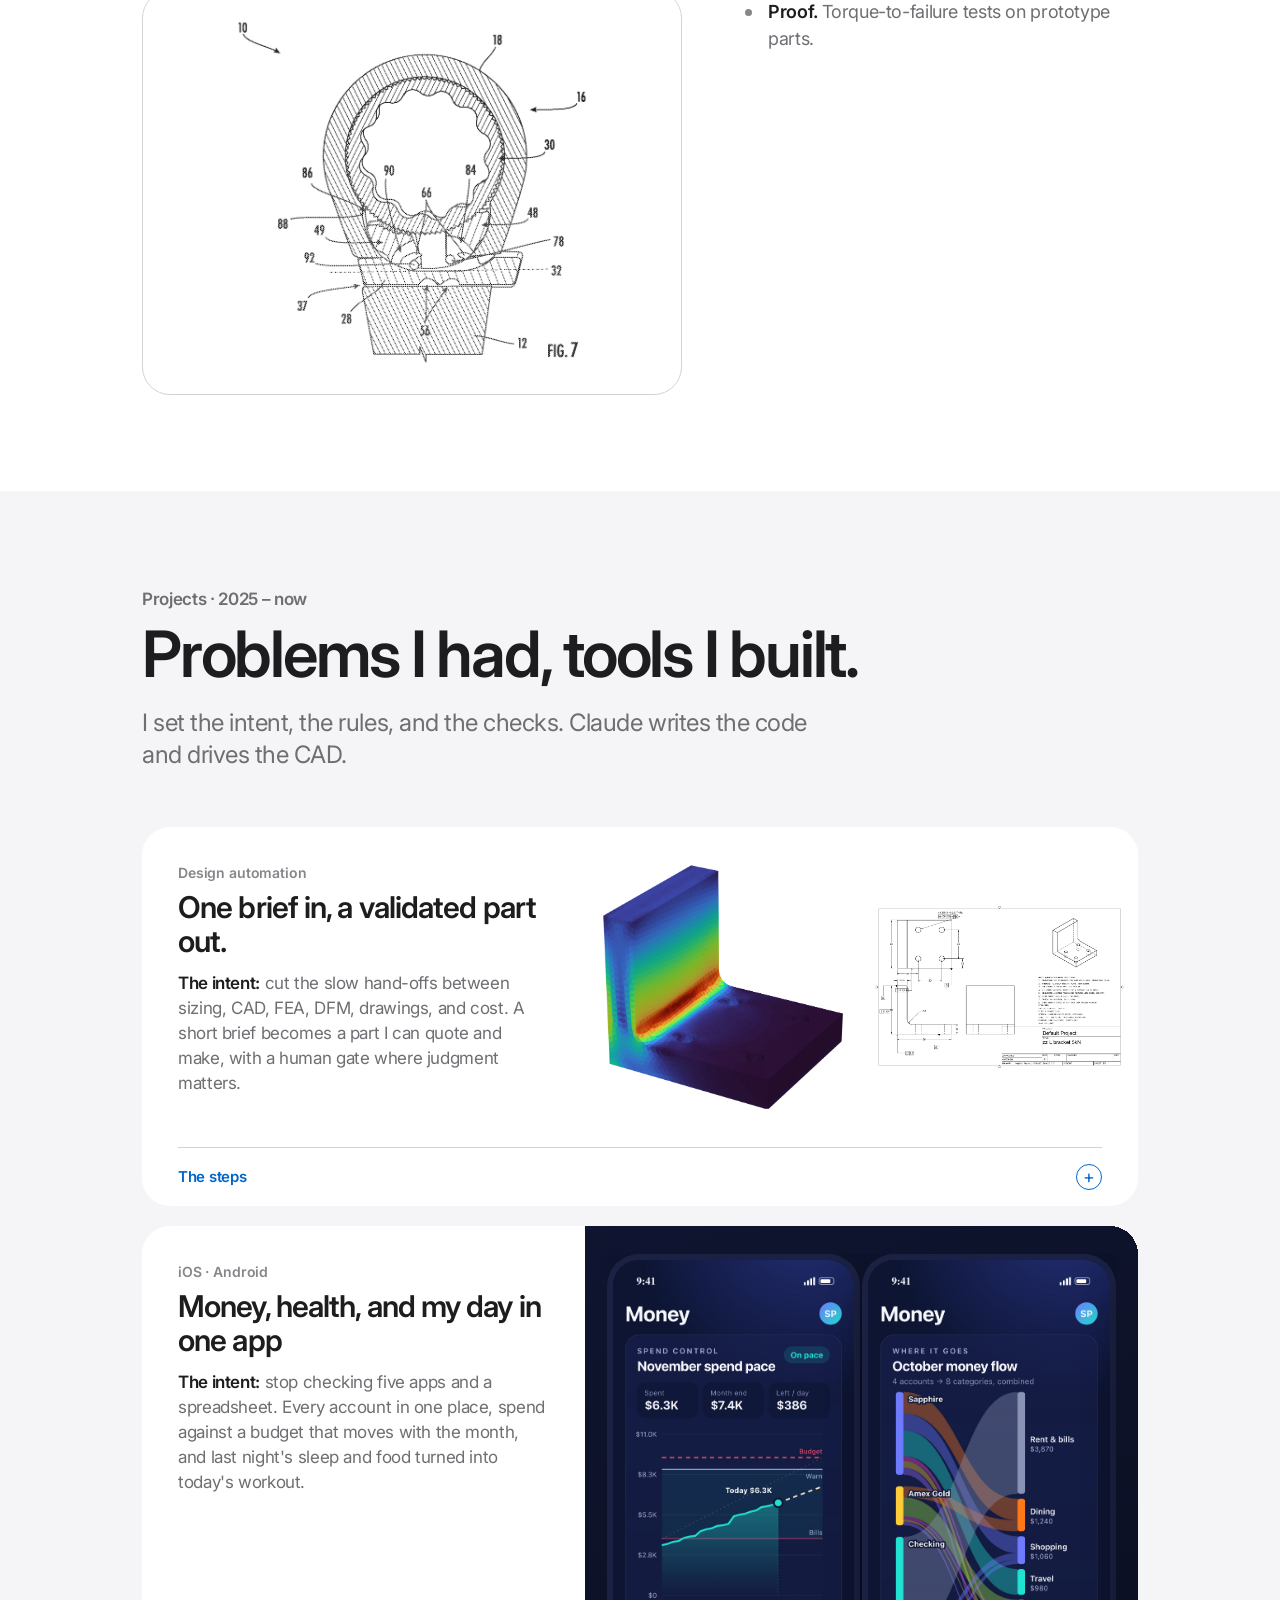
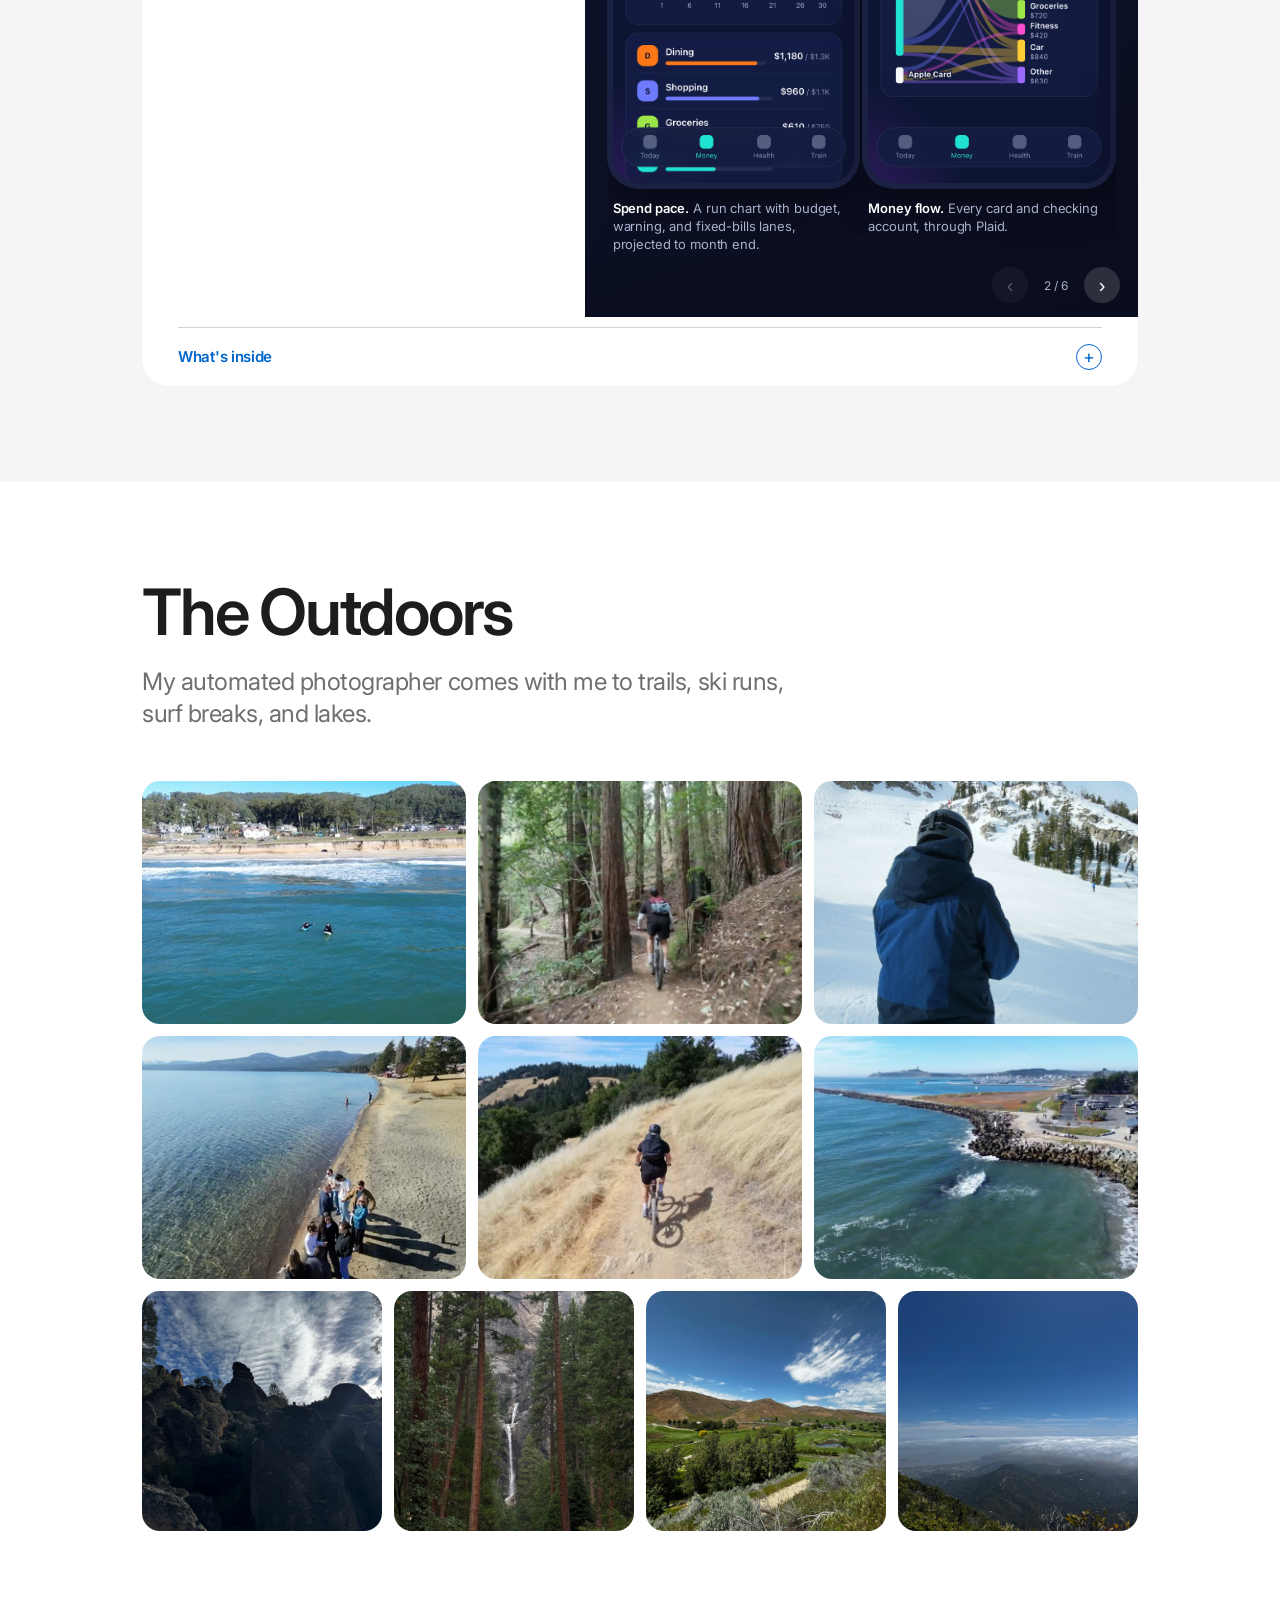
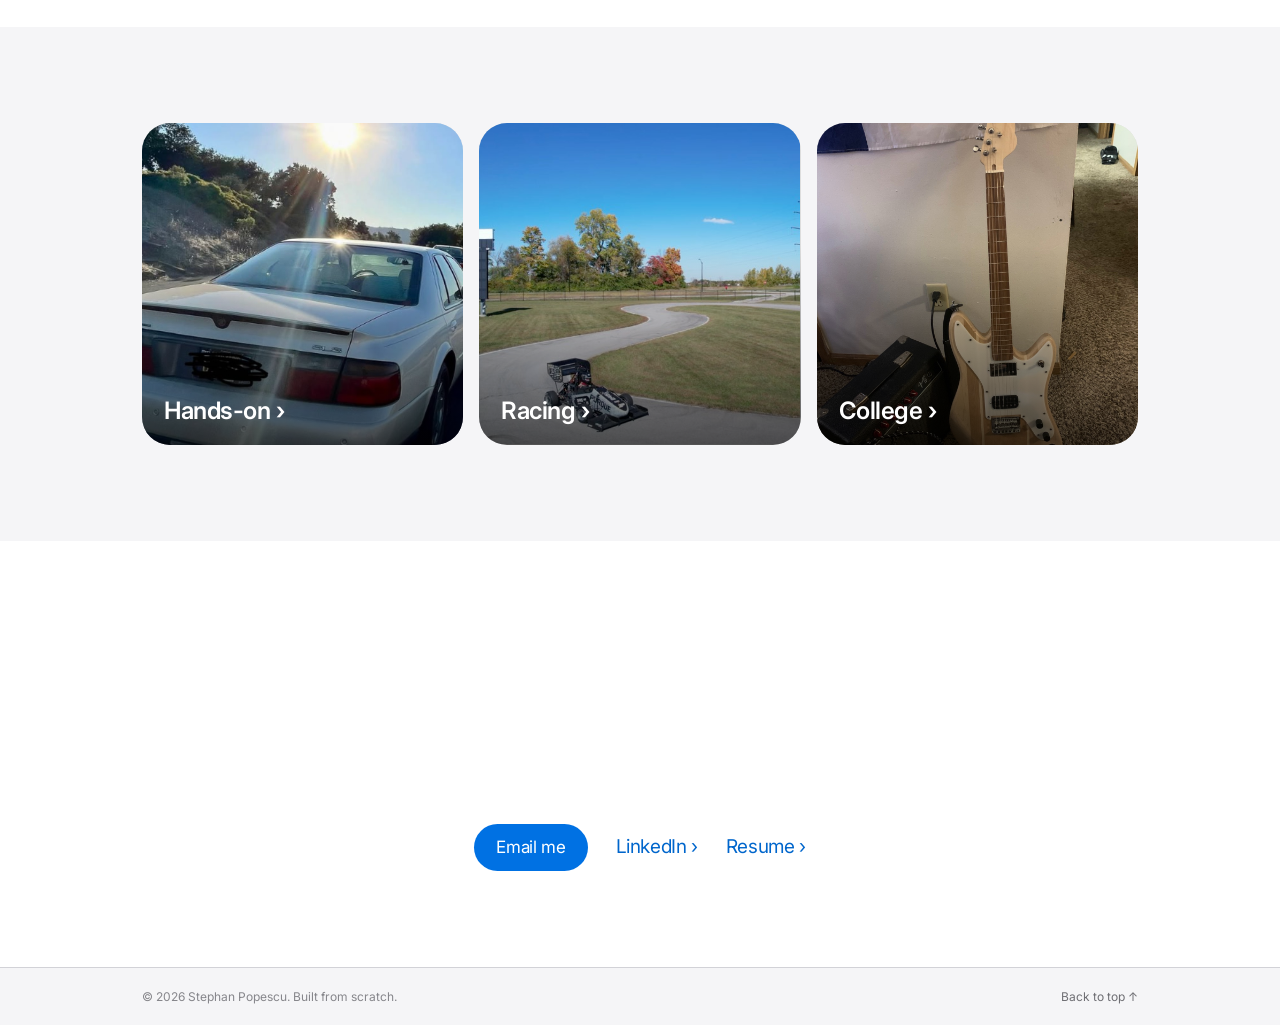
==== commit a6b75d4e: "Archer bullets beside first two images, About statement, link preview, fixed app charts - About: pos" ====
--- a/index.html
+++ b/index.html
@@ -6,7 +6,11 @@
 <meta name="description" content="Stephan Popescu, mechanical engineer. Dimensional engineering and product design on an air taxi, EVs, and hand tools, from concept to production.">
 <meta property="og:title" content="Stephan Popescu — Mechanical Engineer">
 <meta property="og:description" content="Dimensional engineering and product design on an air taxi, EVs, and hand tools, from concept to production.">
-<meta property="og:image" content="media/me/portrait.jpg">
+<meta property="og:image" content="https://stephanpopescu66.github.io/media/me/share.jpg">
+<meta property="og:image:width" content="1200">
+<meta property="og:image:height" content="630">
+<meta property="og:url" content="https://stephanpopescu66.github.io/">
+<meta name="twitter:card" content="summary_large_image">
 <link rel="preconnect" href="https://fonts.googleapis.com">
 <link rel="preconnect" href="https://fonts.gstatic.com" crossorigin="">
 <link href="https://fonts.googleapis.com/css2?family=Inter:wght@400;500;600;700&amp;display=swap" rel="stylesheet">
@@ -43,9 +47,9 @@
 <section class="hero" id="top" data-fixed="start">
   <div class="wrap">
     <div class="hero-copy">
-      <p class="eyebrow">Mechanical engineer · Builder · Team player</p>
+      <p class="eyebrow"></p>
       <h1>Stephan Popescu</h1>
-      <p class="hero-line">Dimensional engineering, system integration, product design, and quality, from concept to the production line.</p>
+      <p class="hero-line"><span style="font-size: 17px; font-weight: 600; letter-spacing: -0.34px;">Mechanical engineer · Builder · Team player</span></p>
     </div>
   </div>
 </section>
@@ -74,8 +78,8 @@
       </div>
     </div>
     <div class="about-text">
-    <p class="statement">Good engineering solves the problem with the fewest parts, the least money, and some creativity.</p>
-    <p class="body">I've worked on air tax's, 3 EV programs, patented a mechanism, and worked on the shop floor of jet engine plants.<br><br>I focus on robust design practices that work on paper and when thousands of real parts show up on the line. </p>
+    <p class="statement">System integration, product design, and manufacturing excellence. From concept to the production line.</p>
+    <p class="body">I've worked on air taxis, 3 EV programs, patented a mechanism, and worked on the shop floor of jet engine plants.</p>
     <ul class="facts">
       <li><span>Now</span>Senior Dimensional Engineer, Archer Aviation</li>
       <li><span>Before</span>Lucid Motors · Milwaukee Tool · Herman Miller · Subaru · GE Aviation</li>
@@ -110,24 +114,9 @@
         <figure class="st-media"><img src="media/archer/hangar.jpg" alt="Archer Midnight, front view in the hangar" loading="lazy"><figcaption>Midnight, front view <span class="credit">Image: Archer Aviation</span></figcaption></figure>
         <div class="st-copy">
           <div class="pts">
-            <p class="pt"><b>The job.</b> Hundreds of parts each arrive a little off. The aircraft still has to fit, seal, and look right.</p>
-          </div>
-        </div>
-      </div>
-      <div class="st-row">
-        <figure class="st-media"><img src="media/archer/takeoff.jpg" alt="Midnight during a conventional takeoff" loading="lazy"><figcaption>Midnight in flight test <span class="credit">Image: Archer Aviation</span></figcaption></figure>
-        <div class="st-copy">
-          <div class="pts">
-            <p class="pt"><b>Datum strategy.</b> How every part locates on the aircraft.</p>
-            <p class="pt"><b>Variation analysis.</b> 3D tolerance models in 3DCS.</p>
-          </div>
-        </div>
-      </div>
-      <div class="st-row">
-        <figure class="st-media"><img src="media/archer/flight.jpg" alt="Midnight flying above the clouds" loading="lazy"><figcaption>Midnight above the clouds <span class="credit">Image: Archer Aviation</span></figcaption></figure>
-        <div class="st-copy">
-          <div class="pts">
-            <p class="pt"><b>One source of truth.</b> A database I built that ties quality targets to datums, build sequence, variation results, and inspection plans.</p>
+            <p class="pt">Despite part &amp; process variation from build to build, the aircraft still has to fit together, seal, and look like a premium product.</p>
+            <p class="pt">I design robust datum schemes and validate them using 3DCS tolerance analysis to meet functional, safety, and perceived quality targets.</p>
+            <p class="pt">I built a database that ties quality targets to datums, build sequence, variation results, and inspection plans for cross functional ownership.</p>
           </div>
         </div>
       </div>
